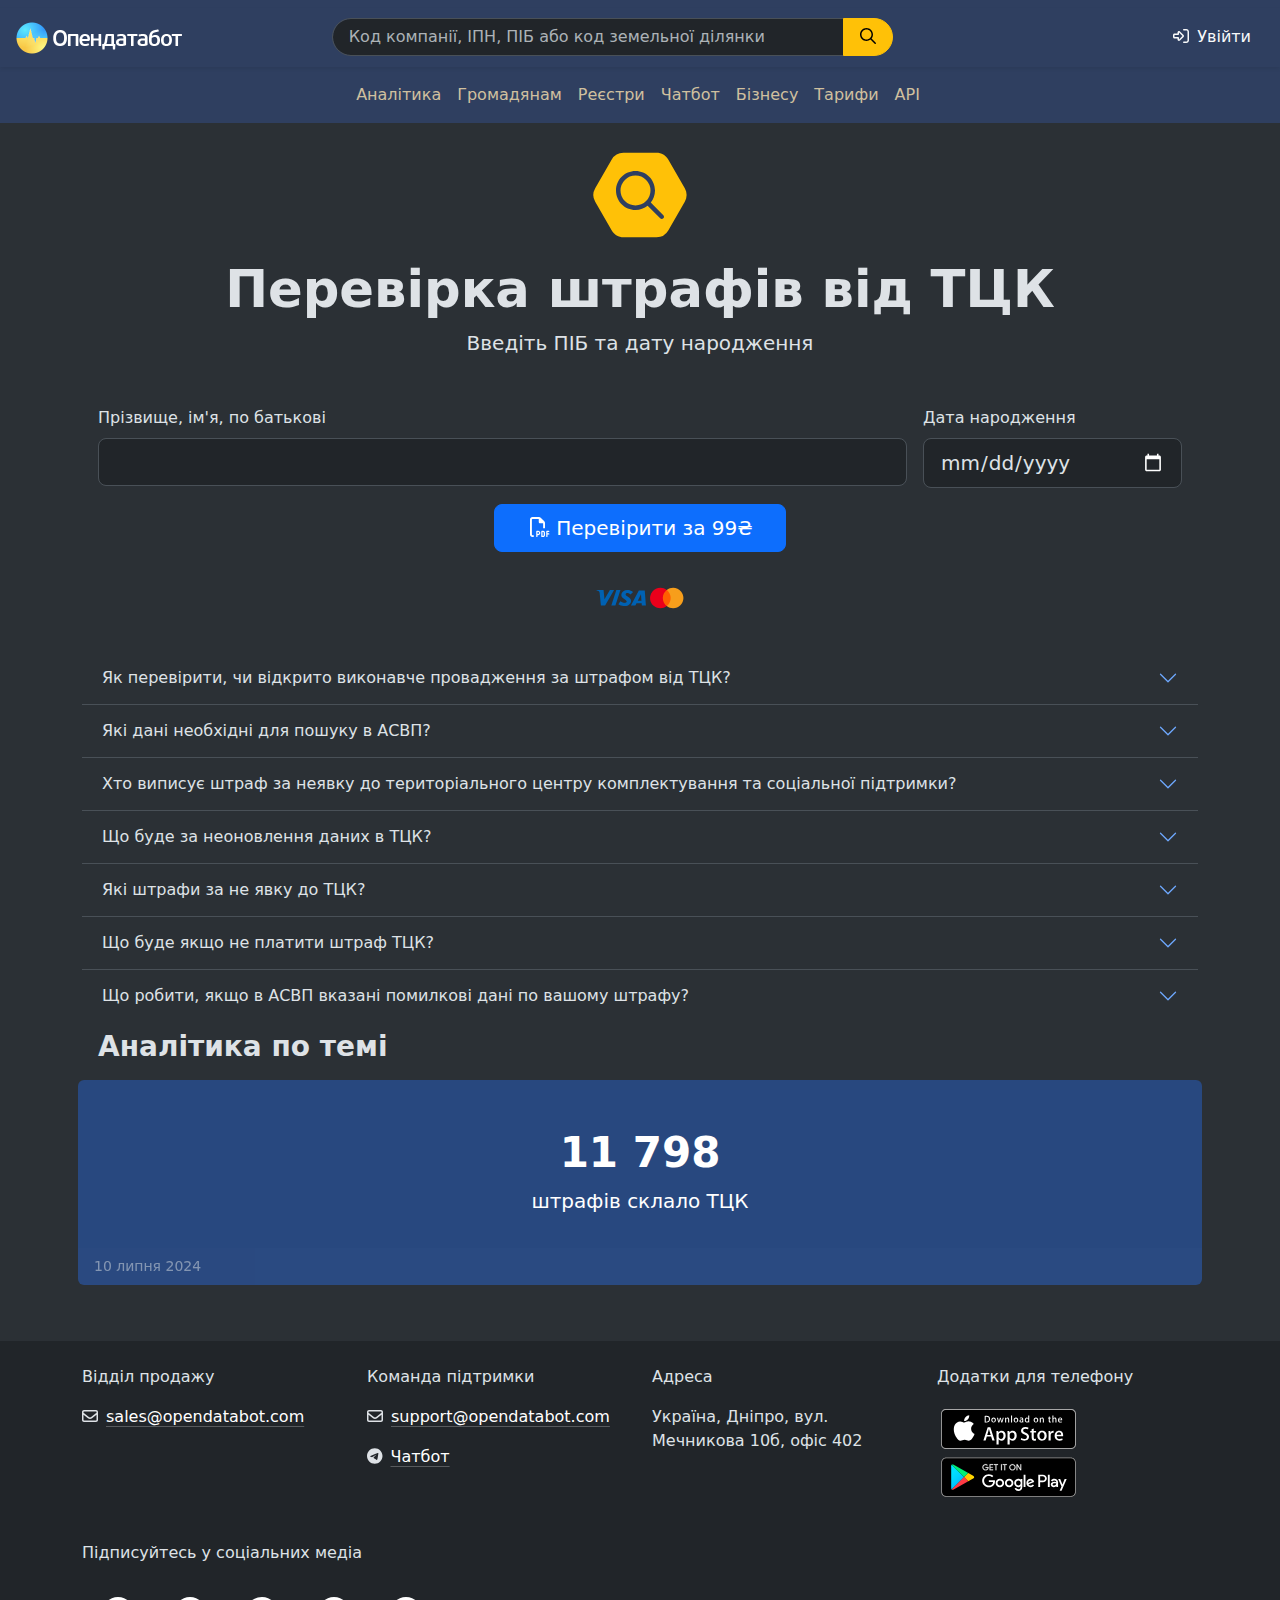
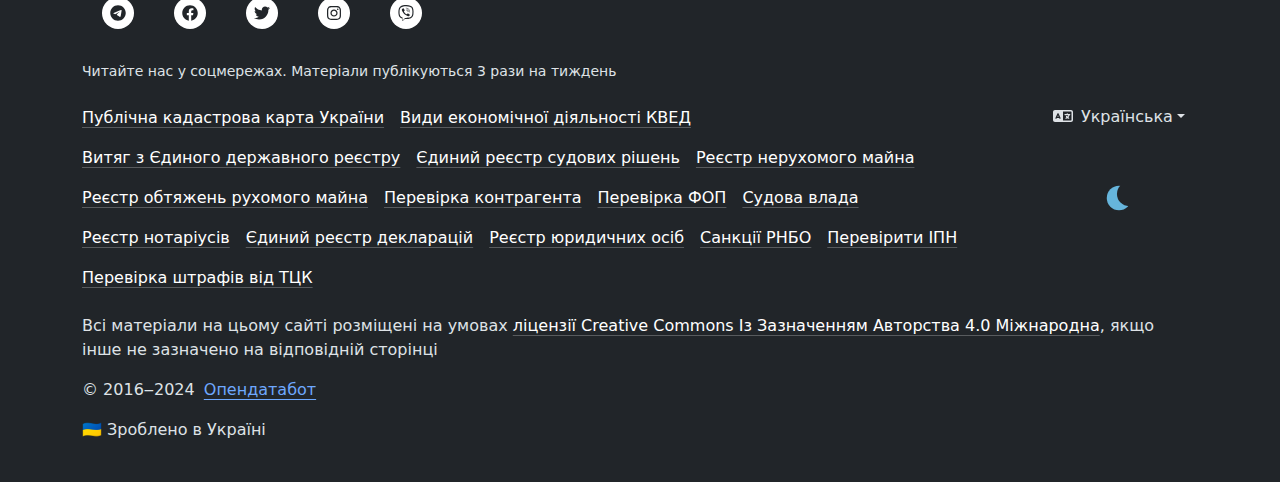
==== index.html @ 86ce8aa5 "Add files via upload" ====
<!DOCTYPE html>
<html lang="uk" itemscope="" itemtype="https://schema.org/FAQPage"
  data-n-head="%7B%22lang%22:%7B%22ssr%22:%22uk%22%7D,%22itemscope%22:%7B%22ssr%22:%22itemscope%22%7D,%22itemtype%22:%7B%22ssr%22:%22https://schema.org/FAQPage%22%7D%7D"
  data-bs-theme="dark" data-scrapbook-source="https://opendatabot.ua/open/tck-fines"
  data-scrapbook-create="20240731192706706">

<head>
  <title>Штрафи від ТЦК - як дізнатися чи відкрито виконавче провадження з АСВП?</title>
  <meta data-n-head="ssr" charset="UTF-8">
  <meta data-n-head="ssr" name="viewport" content="width=device-width, initial-scale=1">
  <meta data-n-head="ssr" data-hid="fb:app_id" property="fb:app_id" content="1633346113660246">
  <meta data-n-head="ssr" data-hid="msapplication-TileColor" name="msapplication-TileColor" content="#da532c">
  <meta data-n-head="ssr" name="theme-color" content="#2b3035">
  <meta data-n-head="ssr" data-hid="og:title" property="og:title"
    content="Штрафи від ТЦК - як дізнатися чи відкрито виконавче провадження з АСВП?">
  <meta data-n-head="ssr" data-hid="twitter:title" name="twitter:title"
    content="Штрафи від ТЦК - як дізнатися чи відкрито виконавче провадження з АСВП?">
  <meta data-n-head="ssr" data-hid="description" name="description"
    content="Як дізнатися, чи відкрито виконавче провадження за штрафом від ТЦК за допомогою системи АСВП. Підпишиться на Опендатабот щоб отримувати сповіщення про штраф від ТЦК.">
  <meta data-n-head="ssr" data-hid="og:description" property="og:description"
    content="Як дізнатися, чи відкрито виконавче провадження за штрафом від ТЦК за допомогою системи АСВП. Підпишиться на Опендатабот щоб отримувати сповіщення про штраф від ТЦК.">
  <meta data-n-head="ssr" data-hid="twitter:description" name="twitter:description"
    content="Як дізнатися, чи відкрито виконавче провадження за штрафом від ТЦК за допомогою системи АСВП. Підпишиться на Опендатабот щоб отримувати сповіщення про штраф від ТЦК.">
  <meta data-n-head="ssr" data-hid="og:image" property="og:image" content="https://opendatabot.ua/images/odb_meta.png">
  <meta data-n-head="ssr" data-hid="og:image:secure_url" property="og:image:secure_url"
    content="https://opendatabot.ua/images/odb_meta.png">
  <meta data-n-head="ssr" data-hid="twitter:image" name="twitter:image"
    content="https://opendatabot.ua/images/odb_meta.png">
  <meta data-n-head="ssr" data-hid="twitter:card" name="twitter:card" content="summary">
  <meta data-n-head="ssr" data-hid="og:image:alt" property="og:image:alt" content="Перевірка штрафів від ТЦК">
  <meta data-n-head="ssr" data-hid="twitter:image:alt" name="twitter:image:alt" content="Перевірка штрафів від ТЦК">
  <meta data-n-head="ssr" data-hid="og:url" property="og:url" content="https://opendatabot.ua/open/tck-fines">
  <style type="text/css">
    :root,
    :host {
      --fa-font-solid: normal 900 1em/1 "Font Awesome 6 Solid";
      --fa-font-regular: normal 400 1em/1 "Font Awesome 6 Regular";
      --fa-font-light: normal 300 1em/1 "Font Awesome 6 Light";
      --fa-font-thin: normal 100 1em/1 "Font Awesome 6 Thin";
      --fa-font-duotone: normal 900 1em/1 "Font Awesome 6 Duotone";
      --fa-font-brands: normal 400 1em/1 "Font Awesome 6 Brands";
    }

    svg:not(:root).svg-inline--fa,
    svg:not(:host).svg-inline--fa {
      overflow: visible;
      box-sizing: content-box;
    }

    .svg-inline--fa {
      display: var(--fa-display, inline-block);
      height: 1em;
      overflow: visible;
      vertical-align: -0.125em;
    }

    .svg-inline--fa.fa-2xs {
      vertical-align: 0.1em;
    }

    .svg-inline--fa.fa-xs {
      vertical-align: 0em;
    }

    .svg-inline--fa.fa-sm {
      vertical-align: -0.0714285705em;
    }

    .svg-inline--fa.fa-lg {
      vertical-align: -0.2em;
    }

    .svg-inline--fa.fa-xl {
      vertical-align: -0.25em;
    }

    .svg-inline--fa.fa-2xl {
      vertical-align: -0.3125em;
    }

    .svg-inline--fa.fa-pull-left {
      margin-right: var(--fa-pull-margin, 0.3em);
      width: auto;
    }

    .svg-inline--fa.fa-pull-right {
      margin-left: var(--fa-pull-margin, 0.3em);
      width: auto;
    }

    .svg-inline--fa.fa-li {
      width: var(--fa-li-width, 2em);
      top: 0.25em;
    }

    .svg-inline--fa.fa-fw {
      width: var(--fa-fw-width, 1.25em);
    }

    .fa-layers svg.svg-inline--fa {
      bottom: 0;
      left: 0;
      margin: auto;
      position: absolute;
      right: 0;
      top: 0;
    }

    .fa-layers-counter,
    .fa-layers-text {
      display: inline-block;
      position: absolute;
      text-align: center;
    }

    .fa-layers {
      display: inline-block;
      height: 1em;
      position: relative;
      text-align: center;
      vertical-align: -0.125em;
      width: 1em;
    }

    .fa-layers svg.svg-inline--fa {
      -webkit-transform-origin: center center;
      transform-origin: center center;
    }

    .fa-layers-text {
      left: 50%;
      top: 50%;
      -webkit-transform: translate(-50%, -50%);
      transform: translate(-50%, -50%);
      -webkit-transform-origin: center center;
      transform-origin: center center;
    }

    .fa-layers-counter {
      background-color: var(--fa-counter-background-color, #ff253a);
      border-radius: var(--fa-counter-border-radius, 1em);
      box-sizing: border-box;
      color: var(--fa-inverse, #fff);
      line-height: var(--fa-counter-line-height, 1);
      max-width: var(--fa-counter-max-width, 5em);
      min-width: var(--fa-counter-min-width, 1.5em);
      overflow: hidden;
      padding: var(--fa-counter-padding, 0.25em 0.5em);
      right: var(--fa-right, 0);
      text-overflow: ellipsis;
      top: var(--fa-top, 0);
      -webkit-transform: scale(var(--fa-counter-scale, 0.25));
      transform: scale(var(--fa-counter-scale, 0.25));
      -webkit-transform-origin: top right;
      transform-origin: top right;
    }

    .fa-layers-bottom-right {
      bottom: var(--fa-bottom, 0);
      right: var(--fa-right, 0);
      top: auto;
      -webkit-transform: scale(var(--fa-layers-scale, 0.25));
      transform: scale(var(--fa-layers-scale, 0.25));
      -webkit-transform-origin: bottom right;
      transform-origin: bottom right;
    }

    .fa-layers-bottom-left {
      bottom: var(--fa-bottom, 0);
      left: var(--fa-left, 0);
      right: auto;
      top: auto;
      -webkit-transform: scale(var(--fa-layers-scale, 0.25));
      transform: scale(var(--fa-layers-scale, 0.25));
      -webkit-transform-origin: bottom left;
      transform-origin: bottom left;
    }

    .fa-layers-top-right {
      top: var(--fa-top, 0);
      right: var(--fa-right, 0);
      -webkit-transform: scale(var(--fa-layers-scale, 0.25));
      transform: scale(var(--fa-layers-scale, 0.25));
      -webkit-transform-origin: top right;
      transform-origin: top right;
    }

    .fa-layers-top-left {
      left: var(--fa-left, 0);
      right: auto;
      top: var(--fa-top, 0);
      -webkit-transform: scale(var(--fa-layers-scale, 0.25));
      transform: scale(var(--fa-layers-scale, 0.25));
      -webkit-transform-origin: top left;
      transform-origin: top left;
    }

    .fa-1x {
      font-size: 1em;
    }

    .fa-2x {
      font-size: 2em;
    }

    .fa-3x {
      font-size: 3em;
    }

    .fa-4x {
      font-size: 4em;
    }

    .fa-5x {
      font-size: 5em;
    }

    .fa-6x {
      font-size: 6em;
    }

    .fa-7x {
      font-size: 7em;
    }

    .fa-8x {
      font-size: 8em;
    }

    .fa-9x {
      font-size: 9em;
    }

    .fa-10x {
      font-size: 10em;
    }

    .fa-2xs {
      font-size: 0.625em;
      line-height: 0.1em;
      vertical-align: 0.225em;
    }

    .fa-xs {
      font-size: 0.75em;
      line-height: 0.0833333337em;
      vertical-align: 0.125em;
    }

    .fa-sm {
      font-size: 0.875em;
      line-height: 0.0714285718em;
      vertical-align: 0.0535714295em;
    }

    .fa-lg {
      font-size: 1.25em;
      line-height: 0.05em;
      vertical-align: -0.075em;
    }

    .fa-xl {
      font-size: 1.5em;
      line-height: 0.0416666682em;
      vertical-align: -0.125em;
    }

    .fa-2xl {
      font-size: 2em;
      line-height: 0.03125em;
      vertical-align: -0.1875em;
    }

    .fa-fw {
      text-align: center;
      width: 1.25em;
    }

    .fa-ul {
      list-style-type: none;
      margin-left: var(--fa-li-margin, 2.5em);
      padding-left: 0;
    }

    .fa-ul>li {
      position: relative;
    }

    .fa-li {
      left: calc(var(--fa-li-width, 2em) * -1);
      position: absolute;
      text-align: center;
      width: var(--fa-li-width, 2em);
      line-height: inherit;
    }

    .fa-border {
      border-color: var(--fa-border-color, #eee);
      border-radius: var(--fa-border-radius, 0.1em);
      border-style: var(--fa-border-style, solid);
      border-width: var(--fa-border-width, 0.08em);
      padding: var(--fa-border-padding, 0.2em 0.25em 0.15em);
    }

    .fa-pull-left {
      float: left;
      margin-right: var(--fa-pull-margin, 0.3em);
    }

    .fa-pull-right {
      float: right;
      margin-left: var(--fa-pull-margin, 0.3em);
    }

    .fa-beat {
      -webkit-animation-name: fa-beat;
      animation-name: fa-beat;
      -webkit-animation-delay: var(--fa-animation-delay, 0);
      animation-delay: var(--fa-animation-delay, 0);
      -webkit-animation-direction: var(--fa-animation-direction, normal);
      animation-direction: var(--fa-animation-direction, normal);
      -webkit-animation-duration: var(--fa-animation-duration, 1s);
      animation-duration: var(--fa-animation-duration, 1s);
      -webkit-animation-iteration-count: var(--fa-animation-iteration-count, infinite);
      animation-iteration-count: var(--fa-animation-iteration-count, infinite);
      -webkit-animation-timing-function: var(--fa-animation-timing, ease-in-out);
      animation-timing-function: var(--fa-animation-timing, ease-in-out);
    }

    .fa-bounce {
      -webkit-animation-name: fa-bounce;
      animation-name: fa-bounce;
      -webkit-animation-delay: var(--fa-animation-delay, 0);
      animation-delay: var(--fa-animation-delay, 0);
      -webkit-animation-direction: var(--fa-animation-direction, normal);
      animation-direction: var(--fa-animation-direction, normal);
      -webkit-animation-duration: var(--fa-animation-duration, 1s);
      animation-duration: var(--fa-animation-duration, 1s);
      -webkit-animation-iteration-count: var(--fa-animation-iteration-count, infinite);
      animation-iteration-count: var(--fa-animation-iteration-count, infinite);
      -webkit-animation-timing-function: var(--fa-animation-timing, cubic-bezier(0.28, 0.84, 0.42, 1));
      animation-timing-function: var(--fa-animation-timing, cubic-bezier(0.28, 0.84, 0.42, 1));
    }

    .fa-fade {
      -webkit-animation-name: fa-fade;
      animation-name: fa-fade;
      -webkit-animation-delay: var(--fa-animation-delay, 0);
      animation-delay: var(--fa-animation-delay, 0);
      -webkit-animation-direction: var(--fa-animation-direction, normal);
      animation-direction: var(--fa-animation-direction, normal);
      -webkit-animation-duration: var(--fa-animation-duration, 1s);
      animation-duration: var(--fa-animation-duration, 1s);
      -webkit-animation-iteration-count: var(--fa-animation-iteration-count, infinite);
      animation-iteration-count: var(--fa-animation-iteration-count, infinite);
      -webkit-animation-timing-function: var(--fa-animation-timing, cubic-bezier(0.4, 0, 0.6, 1));
      animation-timing-function: var(--fa-animation-timing, cubic-bezier(0.4, 0, 0.6, 1));
    }

    .fa-beat-fade {
      -webkit-animation-name: fa-beat-fade;
      animation-name: fa-beat-fade;
      -webkit-animation-delay: var(--fa-animation-delay, 0);
      animation-delay: var(--fa-animation-delay, 0);
      -webkit-animation-direction: var(--fa-animation-direction, normal);
      animation-direction: var(--fa-animation-direction, normal);
      -webkit-animation-duration: var(--fa-animation-duration, 1s);
      animation-duration: var(--fa-animation-duration, 1s);
      -webkit-animation-iteration-count: var(--fa-animation-iteration-count, infinite);
      animation-iteration-count: var(--fa-animation-iteration-count, infinite);
      -webkit-animation-timing-function: var(--fa-animation-timing, cubic-bezier(0.4, 0, 0.6, 1));
      animation-timing-function: var(--fa-animation-timing, cubic-bezier(0.4, 0, 0.6, 1));
    }

    .fa-flip {
      -webkit-animation-name: fa-flip;
      animation-name: fa-flip;
      -webkit-animation-delay: var(--fa-animation-delay, 0);
      animation-delay: var(--fa-animation-delay, 0);
      -webkit-animation-direction: var(--fa-animation-direction, normal);
      animation-direction: var(--fa-animation-direction, normal);
      -webkit-animation-duration: var(--fa-animation-duration, 1s);
      animation-duration: var(--fa-animation-duration, 1s);
      -webkit-animation-iteration-count: var(--fa-animation-iteration-count, infinite);
      animation-iteration-count: var(--fa-animation-iteration-count, infinite);
      -webkit-animation-timing-function: var(--fa-animation-timing, ease-in-out);
      animation-timing-function: var(--fa-animation-timing, ease-in-out);
    }

    .fa-shake {
      -webkit-animation-name: fa-shake;
      animation-name: fa-shake;
      -webkit-animation-delay: var(--fa-animation-delay, 0);
      animation-delay: var(--fa-animation-delay, 0);
      -webkit-animation-direction: var(--fa-animation-direction, normal);
      animation-direction: var(--fa-animation-direction, normal);
      -webkit-animation-duration: var(--fa-animation-duration, 1s);
      animation-duration: var(--fa-animation-duration, 1s);
      -webkit-animation-iteration-count: var(--fa-animation-iteration-count, infinite);
      animation-iteration-count: var(--fa-animation-iteration-count, infinite);
      -webkit-animation-timing-function: var(--fa-animation-timing, linear);
      animation-timing-function: var(--fa-animation-timing, linear);
    }

    .fa-spin {
      -webkit-animation-name: fa-spin;
      animation-name: fa-spin;
      -webkit-animation-delay: var(--fa-animation-delay, 0);
      animation-delay: var(--fa-animation-delay, 0);
      -webkit-animation-direction: var(--fa-animation-direction, normal);
      animation-direction: var(--fa-animation-direction, normal);
      -webkit-animation-duration: var(--fa-animation-duration, 2s);
      animation-duration: var(--fa-animation-duration, 2s);
      -webkit-animation-iteration-count: var(--fa-animation-iteration-count, infinite);
      animation-iteration-count: var(--fa-animation-iteration-count, infinite);
      -webkit-animation-timing-function: var(--fa-animation-timing, linear);
      animation-timing-function: var(--fa-animation-timing, linear);
    }

    .fa-spin-reverse {
      --fa-animation-direction: reverse;
    }

    .fa-pulse,
    .fa-spin-pulse {
      -webkit-animation-name: fa-spin;
      animation-name: fa-spin;
      -webkit-animation-direction: var(--fa-animation-direction, normal);
      animation-direction: var(--fa-animation-direction, normal);
      -webkit-animation-duration: var(--fa-animation-duration, 1s);
      animation-duration: var(--fa-animation-duration, 1s);
      -webkit-animation-iteration-count: var(--fa-animation-iteration-count, infinite);
      animation-iteration-count: var(--fa-animation-iteration-count, infinite);
      -webkit-animation-timing-function: var(--fa-animation-timing, steps(8));
      animation-timing-function: var(--fa-animation-timing, steps(8));
    }

    @media (prefers-reduced-motion: reduce) {

      .fa-beat,
      .fa-bounce,
      .fa-fade,
      .fa-beat-fade,
      .fa-flip,
      .fa-pulse,
      .fa-shake,
      .fa-spin,
      .fa-spin-pulse {
        -webkit-animation-delay: -1ms;
        animation-delay: -1ms;
        -webkit-animation-duration: 1ms;
        animation-duration: 1ms;
        -webkit-animation-iteration-count: 1;
        animation-iteration-count: 1;
        transition-delay: 0s;
        transition-duration: 0s;
      }
    }

    @-webkit-keyframes fa-beat {

      0%,
      90% {
        -webkit-transform: scale(1);
        transform: scale(1);
      }

      45% {
        -webkit-transform: scale(var(--fa-beat-scale, 1.25));
        transform: scale(var(--fa-beat-scale, 1.25));
      }
    }

    @keyframes fa-beat {

      0%,
      90% {
        -webkit-transform: scale(1);
        transform: scale(1);
      }

      45% {
        -webkit-transform: scale(var(--fa-beat-scale, 1.25));
        transform: scale(var(--fa-beat-scale, 1.25));
      }
    }

    @-webkit-keyframes fa-bounce {
      0% {
        -webkit-transform: scale(1, 1) translateY(0);
        transform: scale(1, 1) translateY(0);
      }

      10% {
        -webkit-transform: scale(var(--fa-bounce-start-scale-x, 1.1), var(--fa-bounce-start-scale-y, 0.9)) translateY(0);
        transform: scale(var(--fa-bounce-start-scale-x, 1.1), var(--fa-bounce-start-scale-y, 0.9)) translateY(0);
      }

      30% {
        -webkit-transform: scale(var(--fa-bounce-jump-scale-x, 0.9), var(--fa-bounce-jump-scale-y, 1.1)) translateY(var(--fa-bounce-height, -0.5em));
        transform: scale(var(--fa-bounce-jump-scale-x, 0.9), var(--fa-bounce-jump-scale-y, 1.1)) translateY(var(--fa-bounce-height, -0.5em));
      }

      50% {
        -webkit-transform: scale(var(--fa-bounce-land-scale-x, 1.05), var(--fa-bounce-land-scale-y, 0.95)) translateY(0);
        transform: scale(var(--fa-bounce-land-scale-x, 1.05), var(--fa-bounce-land-scale-y, 0.95)) translateY(0);
      }

      57% {
        -webkit-transform: scale(1, 1) translateY(var(--fa-bounce-rebound, -0.125em));
        transform: scale(1, 1) translateY(var(--fa-bounce-rebound, -0.125em));
      }

      64% {
        -webkit-transform: scale(1, 1) translateY(0);
        transform: scale(1, 1) translateY(0);
      }

      100% {
        -webkit-transform: scale(1, 1) translateY(0);
        transform: scale(1, 1) translateY(0);
      }
    }

    @keyframes fa-bounce {
      0% {
        -webkit-transform: scale(1, 1) translateY(0);
        transform: scale(1, 1) translateY(0);
      }

      10% {
        -webkit-transform: scale(var(--fa-bounce-start-scale-x, 1.1), var(--fa-bounce-start-scale-y, 0.9)) translateY(0);
        transform: scale(var(--fa-bounce-start-scale-x, 1.1), var(--fa-bounce-start-scale-y, 0.9)) translateY(0);
      }

      30% {
        -webkit-transform: scale(var(--fa-bounce-jump-scale-x, 0.9), var(--fa-bounce-jump-scale-y, 1.1)) translateY(var(--fa-bounce-height, -0.5em));
        transform: scale(var(--fa-bounce-jump-scale-x, 0.9), var(--fa-bounce-jump-scale-y, 1.1)) translateY(var(--fa-bounce-height, -0.5em));
      }

      50% {
        -webkit-transform: scale(var(--fa-bounce-land-scale-x, 1.05), var(--fa-bounce-land-scale-y, 0.95)) translateY(0);
        transform: scale(var(--fa-bounce-land-scale-x, 1.05), var(--fa-bounce-land-scale-y, 0.95)) translateY(0);
      }

      57% {
        -webkit-transform: scale(1, 1) translateY(var(--fa-bounce-rebound, -0.125em));
        transform: scale(1, 1) translateY(var(--fa-bounce-rebound, -0.125em));
      }

      64% {
        -webkit-transform: scale(1, 1) translateY(0);
        transform: scale(1, 1) translateY(0);
      }

      100% {
        -webkit-transform: scale(1, 1) translateY(0);
        transform: scale(1, 1) translateY(0);
      }
    }

    @-webkit-keyframes fa-fade {
      50% {
        opacity: var(--fa-fade-opacity, 0.4);
      }
    }

    @keyframes fa-fade {
      50% {
        opacity: var(--fa-fade-opacity, 0.4);
      }
    }

    @-webkit-keyframes fa-beat-fade {

      0%,
      100% {
        opacity: var(--fa-beat-fade-opacity, 0.4);
        -webkit-transform: scale(1);
        transform: scale(1);
      }

      50% {
        opacity: 1;
        -webkit-transform: scale(var(--fa-beat-fade-scale, 1.125));
        transform: scale(var(--fa-beat-fade-scale, 1.125));
      }
    }

    @keyframes fa-beat-fade {

      0%,
      100% {
        opacity: var(--fa-beat-fade-opacity, 0.4);
        -webkit-transform: scale(1);
        transform: scale(1);
      }

      50% {
        opacity: 1;
        -webkit-transform: scale(var(--fa-beat-fade-scale, 1.125));
        transform: scale(var(--fa-beat-fade-scale, 1.125));
      }
    }

    @-webkit-keyframes fa-flip {
      50% {
        -webkit-transform: rotate3d(var(--fa-flip-x, 0), var(--fa-flip-y, 1), var(--fa-flip-z, 0), var(--fa-flip-angle, -180deg));
        transform: rotate3d(var(--fa-flip-x, 0), var(--fa-flip-y, 1), var(--fa-flip-z, 0), var(--fa-flip-angle, -180deg));
      }
    }

    @keyframes fa-flip {
      50% {
        -webkit-transform: rotate3d(var(--fa-flip-x, 0), var(--fa-flip-y, 1), var(--fa-flip-z, 0), var(--fa-flip-angle, -180deg));
        transform: rotate3d(var(--fa-flip-x, 0), var(--fa-flip-y, 1), var(--fa-flip-z, 0), var(--fa-flip-angle, -180deg));
      }
    }

    @-webkit-keyframes fa-shake {
      0% {
        -webkit-transform: rotate(-15deg);
        transform: rotate(-15deg);
      }

      4% {
        -webkit-transform: rotate(15deg);
        transform: rotate(15deg);
      }

      8%,
      24% {
        -webkit-transform: rotate(-18deg);
        transform: rotate(-18deg);
      }

      12%,
      28% {
        -webkit-transform: rotate(18deg);
        transform: rotate(18deg);
      }

      16% {
        -webkit-transform: rotate(-22deg);
        transform: rotate(-22deg);
      }

      20% {
        -webkit-transform: rotate(22deg);
        transform: rotate(22deg);
      }

      32% {
        -webkit-transform: rotate(-12deg);
        transform: rotate(-12deg);
      }

      36% {
        -webkit-transform: rotate(12deg);
        transform: rotate(12deg);
      }

      40%,
      100% {
        -webkit-transform: rotate(0deg);
        transform: rotate(0deg);
      }
    }

    @keyframes fa-shake {
      0% {
        -webkit-transform: rotate(-15deg);
        transform: rotate(-15deg);
      }

      4% {
        -webkit-transform: rotate(15deg);
        transform: rotate(15deg);
      }

      8%,
      24% {
        -webkit-transform: rotate(-18deg);
        transform: rotate(-18deg);
      }

      12%,
      28% {
        -webkit-transform: rotate(18deg);
        transform: rotate(18deg);
      }

      16% {
        -webkit-transform: rotate(-22deg);
        transform: rotate(-22deg);
      }

      20% {
        -webkit-transform: rotate(22deg);
        transform: rotate(22deg);
      }

      32% {
        -webkit-transform: rotate(-12deg);
        transform: rotate(-12deg);
      }

      36% {
        -webkit-transform: rotate(12deg);
        transform: rotate(12deg);
      }

      40%,
      100% {
        -webkit-transform: rotate(0deg);
        transform: rotate(0deg);
      }
    }

    @-webkit-keyframes fa-spin {
      0% {
        -webkit-transform: rotate(0deg);
        transform: rotate(0deg);
      }

      100% {
        -webkit-transform: rotate(360deg);
        transform: rotate(360deg);
      }
    }

    @keyframes fa-spin {
      0% {
        -webkit-transform: rotate(0deg);
        transform: rotate(0deg);
      }

      100% {
        -webkit-transform: rotate(360deg);
        transform: rotate(360deg);
      }
    }

    .fa-rotate-90 {
      -webkit-transform: rotate(90deg);
      transform: rotate(90deg);
    }

    .fa-rotate-180 {
      -webkit-transform: rotate(180deg);
      transform: rotate(180deg);
    }

    .fa-rotate-270 {
      -webkit-transform: rotate(270deg);
      transform: rotate(270deg);
    }

    .fa-flip-horizontal {
      -webkit-transform: scale(-1, 1);
      transform: scale(-1, 1);
    }

    .fa-flip-vertical {
      -webkit-transform: scale(1, -1);
      transform: scale(1, -1);
    }

    .fa-flip-both,
    .fa-flip-horizontal.fa-flip-vertical {
      -webkit-transform: scale(-1, -1);
      transform: scale(-1, -1);
    }

    .fa-rotate-by {
      -webkit-transform: rotate(var(--fa-rotate-angle, none));
      transform: rotate(var(--fa-rotate-angle, none));
    }

    .fa-stack {
      display: inline-block;
      vertical-align: middle;
      height: 2em;
      position: relative;
      width: 2.5em;
    }

    .fa-stack-1x,
    .fa-stack-2x {
      bottom: 0;
      left: 0;
      margin: auto;
      position: absolute;
      right: 0;
      top: 0;
      z-index: var(--fa-stack-z-index, auto);
    }

    .svg-inline--fa.fa-stack-1x {
      height: 1em;
      width: 1.25em;
    }

    .svg-inline--fa.fa-stack-2x {
      height: 2em;
      width: 2.5em;
    }

    .fa-inverse {
      color: var(--fa-inverse, #fff);
    }

    .sr-only,
    .fa-sr-only {
      position: absolute;
      width: 1px;
      height: 1px;
      padding: 0;
      margin: -1px;
      overflow: hidden;
      clip: rect(0, 0, 0, 0);
      white-space: nowrap;
      border-width: 0;
    }

    .sr-only-focusable:not(:focus),
    .fa-sr-only-focusable:not(:focus) {
      position: absolute;
      width: 1px;
      height: 1px;
      padding: 0;
      margin: -1px;
      overflow: hidden;
      clip: rect(0, 0, 0, 0);
      white-space: nowrap;
      border-width: 0;
    }

    .svg-inline--fa .fa-primary {
      fill: var(--fa-primary-color, currentColor);
      opacity: var(--fa-primary-opacity, 1);
    }

    .svg-inline--fa .fa-secondary {
      fill: var(--fa-secondary-color, currentColor);
      opacity: var(--fa-secondary-opacity, 0.4);
    }

    .svg-inline--fa.fa-swap-opacity .fa-primary {
      opacity: var(--fa-secondary-opacity, 0.4);
    }

    .svg-inline--fa.fa-swap-opacity .fa-secondary {
      opacity: var(--fa-primary-opacity, 1);
    }

    .svg-inline--fa mask .fa-primary,
    .svg-inline--fa mask .fa-secondary {
      fill: black;
    }

    .fad.fa-inverse,
    .fa-duotone.fa-inverse {
      color: var(--fa-inverse, #fff);

      .dropdown-container {
        max-width: 800px;
        min-width: 300px;
        margin: 1rem auto;
        border: 1px solid #ccc;
        background-color: white;
        color: #888;
        overflow: hidden;
      }

      .dropdown-container {
        background-color: white;
      }

      .dropdown-container header {
        cursor: pointer;
        font-size: 0.6rem;
        padding: 1rem;
        background-color: mediumspringgreen;
        color: white;
        transition: background-color 350ms ease-in-out;
      }

      .dropdown-container.open header {
        background-color: springgreen;
      }

      .dropdown-container h1 {
        float: left;
        text-transform: uppercase;
        letter-spacing: 0.2em;
      }

      .dropdown-container .expand {
        float: right;
        transform: rotate(45deg);
        font-size: 1.8em;
        transition: transform 350ms ease-in-out;
      }

      .dropdown-container.open .expand {
        transform: rotate(0);
      }


      .dropdown-container article {
        max-height: 0px;
        overflow: hidden;
        line-height: 1.6;
        transition: max-height 350ms ease-in-out;
      }

      /* padding can't be on article element because it won't collapse properly, add wrapper around contents */
      .dropdown-container .article-inner {
        padding: 1rem;
      }

    }
  </style>
  <link data-n-head="ssr" rel="icon" type="image/x-icon" href="favicon.ico">
  <link data-n-head="ssr" rel="icon" type="image/png" sizes="16x16"
    href="urn:scrapbook:download:error:https://opendatabot.ua/favicon-16x16.png">
  <link data-n-head="ssr" rel="icon" type="image/png" sizes="32x32"
    href="urn:scrapbook:download:error:https://opendatabot.ua/favicon-32x32.png">
  <link data-n-head="ssr" rel="apple-touch-icon" sizes="180x180" href="https://opendatabot.ua/apple-touch-icon.png">
  <link data-n-head="ssr" rel="mask-icon" href="https://opendatabot.ua/safari-pinned-tab.svg" color="#5bbad5">
  <link data-n-head="ssr" rel="manifest" href="https://opendatabot.ua/site.webmanifest">
  <link data-n-head="ssr" rel="canonical" href="https://opendatabot.ua/open/tck-fines">
  <link rel="stylesheet" href="4eda0a8.css">
  <link rel="stylesheet" href="68dfca0.css">
  <link rel="stylesheet" href="b9b9e4e.css">
  <link rel="stylesheet" href="b6cf7a1.css">
  <style data-vue-ssr-id="data-v-78bc30f4_0">
    .shake[data-v-78bc30f4] {
      animation: shake-data-v-78bc30f4 .5s cubic-bezier(.36, .07, .19, .97) both;
      transform: translate3d(0, 0, 0);
      backface-visibility: hidden;
      perspective: 1000px
    }

    @keyframes shake-data-v-78bc30f4 {

      10%,
      90% {
        transform: translate3d(-1px, 0, 0)
      }

      20%,
      80% {
        transform: translate3d(2px, 0, 0)
      }

      30%,
      50%,
      70% {
        transform: translate3d(-4px, 0, 0)
      }

      40%,
      60% {
        transform: translate3d(4px, 0, 0)
      }
    }

    .navbar-brand[data-v-78bc30f4] {
      width: 32px;
      min-width: 32px;
      overflow: hidden;
      transition: width .5s
    }

    #search input[data-v-78bc30f4] {
      border-radius: 50rem 0 0 50rem
    }

    #search button[data-v-78bc30f4] {
      border-radius: 0 50rem 50rem 0
    }

    @media (min-width:576px) {
      .navbar-brand[data-v-78bc30f4] {
        width: 166px
      }
    }

    @media (min-width:768px) {
      #search input[data-v-78bc30f4] {
        width: 24rem
      }

      .navbar-nav[data-v-78bc30f4] {
        overflow: auto
      }
    }

    @media (min-width:992px) {
      #search input[data-v-78bc30f4] {
        width: 32rem
      }
    }
  </style>
  <style type="text/css">
    .shake[data-v-78bc30f4] {
      animation: shake-data-v-78bc30f4 .5s cubic-bezier(.36, .07, .19, .97) both;
      transform: translate3d(0, 0, 0);
      backface-visibility: hidden;
      perspective: 1000px
    }

    @keyframes shake-data-v-78bc30f4 {

      10%,
      90% {
        transform: translate3d(-1px, 0, 0)
      }

      20%,
      80% {
        transform: translate3d(2px, 0, 0)
      }

      30%,
      50%,
      70% {
        transform: translate3d(-4px, 0, 0)
      }

      40%,
      60% {
        transform: translate3d(4px, 0, 0)
      }
    }

    .navbar-brand[data-v-78bc30f4] {
      width: 32px;
      min-width: 32px;
      overflow: hidden;
      transition: width .5s
    }

    #search input[data-v-78bc30f4] {
      border-radius: 50rem 0 0 50rem
    }

    #search button[data-v-78bc30f4] {
      border-radius: 0 50rem 50rem 0
    }

    @media (min-width:576px) {
      .navbar-brand[data-v-78bc30f4] {
        width: 166px
      }
    }

    @media (min-width:768px) {
      #search input[data-v-78bc30f4] {
        width: 24rem
      }

      .navbar-nav[data-v-78bc30f4] {
        overflow: auto
      }
    }

    @media (min-width:992px) {
      #search input[data-v-78bc30f4] {
        width: 32rem
      }
    }
  </style>
</head>

<body class="bg-body-tertiary" data-n-head="%7B%22class%22:%7B%22ssr%22:%22bg-body-tertiary%22%7D%7D">
  <div id="__nuxt"><!---->
    <div id="__layout">
      <div class="section">
        <nav class="navbar navbar-expand navbar-dark bg-dark" data-v-08dbef8c="">
          <div class="container-fluid d-block px-0" data-v-08dbef8c="">
            <div class="d-flex align-items-center px-3 py-2 shadow-sm" data-v-08dbef8c=""><a
                href="https://opendatabot.ua/" class="navbar-brand nuxt-link-active" data-v-08dbef8c=""><img
                  src="bc0260d.png" alt="Опендатабот" width="166" height="32" title="Головна сторінка"
                  data-v-08dbef8c=""></a>
              <form class="mx-auto" data-v-78bc30f4="" data-v-08dbef8c="">
                <div id="search" class="input-group" data-v-78bc30f4=""><input type="text" list="datalistOptions"
                    placeholder="Код компанії, ІПН, ПIБ або код земельної ділянки"
                    aria-label="Код компанії, ІПН, ПIБ або код земельної ділянки" size="32" value=""
                    class="form-control ps-3" data-v-78bc30f4=""><datalist id="datalistOptions"
                    data-v-78bc30f4=""></datalist><button id="search-by-code" title="Пошук" type="button"
                    class="btn btn-primary px-md-3 btn-warning" data-v-78bc30f4=""><svg aria-hidden="true"
                      focusable="false" data-prefix="far" data-icon="magnifying-glass" role="img"
                      xmlns="http://www.w3.org/2000/svg" viewBox="0 0 512 512"
                      class="svg-inline--fa fa-magnifying-glass" data-v-78bc30f4="">
                      <path fill="currentColor"
                        d="M504.1 471l-134-134C399.1 301.5 415.1 256.8 415.1 208c0-114.9-93.13-208-208-208S-.0002 93.13-.0002 208S93.12 416 207.1 416c48.79 0 93.55-16.91 129-45.04l134 134C475.7 509.7 481.9 512 488 512s12.28-2.344 16.97-7.031C514.3 495.6 514.3 480.4 504.1 471zM48 208c0-88.22 71.78-160 160-160s160 71.78 160 160s-71.78 160-160 160S48 296.2 48 208z"
                        data-v-78bc30f4="" class=""></path>
                    </svg></button></div>
                <div id="helpLink" class="collapse" data-v-78bc30f4=""><a href="https://opendatabot.ua/help"
                    class="btn btn-link" data-v-78bc30f4="">Як пошук працює?</a></div>
              </form><a rel="nofollow" href="https://opendatabot.ua/login" title="Увійти"
                class="btn btn-link text-decoration-none link-light ms-auto" data-v-08dbef8c=""><svg
                  xmlns="http://www.w3.org/2000/svg" viewBox="0 0 512 512"
                  class="me-md-2 far fa-right-to-bracket svg-inline--fa" data-v-08dbef8c="">
                  <path
                    d="M192 365.8L302 256 192 146.2V200c0 13.3-10.7 24-24 24H48v64h120c13.3 0 24 10.7 24 24v53.8zM352 256c0 11.5-4.6 22.5-12.7 30.6L223.2 402.4c-8.7 8.7-20.5 13.6-32.8 13.6-25.6 0-46.4-20.8-46.4-46.4V336H48c-26.5 0-48-21.5-48-48v-64c0-26.5 21.5-48 48-48h96v-33.6c0-25.6 20.8-46.4 46.4-46.4 12.3 0 24.1 4.9 32.8 13.6l116.1 115.8c8.1 8.1 12.7 19.1 12.7 30.6zm-8 176h80c22.1 0 40-17.9 40-40V120c0-22.1-17.9-40-40-40h-80c-13.3 0-24-10.7-24-24s10.7-24 24-24h80c48.6 0 88 39.4 88 88v272c0 48.6-39.4 88-88 88h-80c-13.3 0-24-10.7-24-24s10.7-24 24-24z">
                  </path>
                </svg><span class="d-none d-md-inline" data-v-08dbef8c="">Увійти</span></a>
            </div>
            <nav data-v-08dbef8c="">
              <ul class="nav-position navbar-nav ms-auto justify-content-sm-center px-2 ps-md-1 pt-2 scrollable"
                data-v-08dbef8c="">
                <li class="nav-item text-nowrap" data-v-08dbef8c=""><a href="https://opendatabot.ua/analytics"
                    class="nav-link" data-v-08dbef8c="">Аналітика</a></li>
                <li class="nav-item text-nowrap" data-v-08dbef8c=""><a href="https://opendatabot.ua/open/citizen"
                    class="nav-link" data-v-08dbef8c="">Громадянам</a></li>
                <li class="nav-item text-nowrap" data-v-08dbef8c=""><a href="https://opendatabot.ua/registry"
                    class="nav-link" data-v-08dbef8c="">Реєстри</a></li>
                <li class="nav-item text-nowrap" data-v-08dbef8c=""><a href="https://opendatabot.ua/pro"
                    class="nav-link" data-v-08dbef8c="">Чатбот</a></li>
                <li class="nav-item text-nowrap" data-v-08dbef8c=""><a href="https://opendatabot.ua/business"
                    class="nav-link" data-v-08dbef8c="">Бізнесу</a></li>
                <li class="nav-item text-nowrap" data-v-08dbef8c=""><a href="https://opendatabot.ua/open/prices"
                    class="nav-link" data-v-08dbef8c="">Тарифи</a></li>
                <li class="nav-item text-nowrap" data-v-08dbef8c=""><a href="https://opendatabot.ua/open/api"
                    class="nav-link" data-v-08dbef8c="">API</a></li>
              </ul>
            </nav>
          </div>
        </nav>
        <div class="container" data-v-f8b987b4="">
          <div class="text-center pt-4" data-v-f8b987b4=""><span class="fa-stack fa-3x text-brand"
              data-v-f8b987b4=""><svg xmlns="http://www.w3.org/2000/svg" viewBox="0 0 512 512"
                class="fa-stack-2x fas fa-hexagon svg-inline--fa" data-v-f8b987b4="">
                <path
                  d="M17.1 220a71.814 71.814 0 000 72l88.3 152.9c12.9 22.3 36.6 36 62.4 36h176.6a72.1 72.1 0 0062.4-36L494.9 292c12.9-22.3 12.9-49.7 0-72L406.6 67.1c-12.9-22.3-36.6-36-62.4-36H167.6a72.1 72.1 0 00-62.4 36L17.1 220z">
                </path>
              </svg><svg xmlns="http://www.w3.org/2000/svg" viewBox="0 0 512 512"
                class="fa-stack-1x fa-inverse text-warning text-brand-inverse far fa-magnifying-glass svg-inline--fa"
                data-v-f8b987b4="">
                <path
                  d="M368 208a160 160 0 10-320 0 160 160 0 10320 0zm-30.9 163.1C301.7 399.2 256.8 416 208 416 93.1 416 0 322.9 0 208S93.1 0 208 0s208 93.1 208 208c0 48.8-16.8 93.7-44.9 129.1L505 471c9.4 9.4 9.4 24.6 0 33.9s-24.6 9.4-33.9 0l-134-133.8z">
                </path>
              </svg></span></div>
          <section class="p-3" data-v-f8b987b4="">
            <hgroup class="text-center" data-v-f8b987b4="">
              <h1 data-v-f8b987b4="">Перевірка штрафів від ТЦК</h1>
              <p class="lead" data-v-f8b987b4="">Введіть ПІБ та дату народження</p>
            </hgroup>
          </section>
          <div class="p-3" data-v-f8b987b4=""><!---->
            <form novalidate="novalidate" class="row g-3 needs-validation" data-v-f8b987b4="">
              <div class="col-md-8 col-lg-9" data-v-f8b987b4=""><label for="inputPIB" class="form-label"
                  data-v-f8b987b4="">Прізвище, ім'я, по батькові</label><input id="inputPIB" type="text"
                  required="required" value="" class="form-control form-control-lg" data-v-f8b987b4="">
                <div class="invalid-feedback" data-v-f8b987b4="">Будь ласка, введіть ПІБ</div>
              </div>
              <div class="col-md-4 col-lg-3" data-v-f8b987b4=""><label for="inputBirthdate" class="form-label"
                  data-v-f8b987b4="">Дата народження</label><input id="inputBirthdate" type="date" required="required"
                  class="form-control form-control-lg" data-v-f8b987b4="" value="">
                <div class="invalid-feedback" data-v-f8b987b4="">Будь ласка, введіть дату народженя</div>
              </div>
              <div class="text-center mt-3" data-v-f8b987b4=""><button type="submit"
                  class="purchase-button btn btn-primary btn-lg" data-v-f8b987b4=""><span class="fa-layers fa-fw"
                    data-v-f8b987b4=""><svg xmlns="http://www.w3.org/2000/svg" viewBox="0 0 512 512"
                      class="fa-fw fa-spin fas fa-circle-notch svg-inline--fa" data-v-f8b987b4="">
                      <path
                        d="M222.7 32.1c5 16.9-4.6 34.8-21.5 39.8C121.8 95.6 64 169.1 64 256c0 106 86 192 192 192s192-86 192-192c0-86.9-57.8-160.4-137.1-184.1-16.9-5-26.6-22.9-21.5-39.8s22.9-26.6 39.8-21.5C434.9 42.1 512 140 512 256c0 141.4-114.6 256-256 256S0 397.4 0 256C0 140 77.1 42.1 182.9 10.6c16.9-5 34.8 4.6 39.8 21.5z">
                      </path>
                    </svg><svg xmlns="http://www.w3.org/2000/svg" viewBox="0 0 512 512"
                      class="text-white far fa-file-pdf svg-inline--fa" data-v-f8b987b4="">
                      <path
                        d="M64 464h32v48H64c-35.3 0-64-28.7-64-64V64C0 28.7 28.7 0 64 0h165.5c17 0 33.3 6.7 45.3 18.7l90.5 90.5c12 12 18.7 28.3 18.7 45.3V288h-48V160h-80c-17.7 0-32-14.3-32-32V48H64c-8.8 0-16 7.2-16 16v384c0 8.8 7.2 16 16 16zm112-112h32c30.9 0 56 25.1 56 56s-25.1 56-56 56h-16v32c0 8.8-7.2 16-16 16s-16-7.2-16-16V368c0-8.8 7.2-16 16-16zm32 80c13.3 0 24-10.7 24-24s-10.7-24-24-24h-16v48h16zm96-80h32c26.5 0 48 21.5 48 48v64c0 26.5-21.5 48-48 48h-32c-8.8 0-16-7.2-16-16V368c0-8.8 7.2-16 16-16zm32 128c8.8 0 16-7.2 16-16v-64c0-8.8-7.2-16-16-16h-16v96h16zm80-112c0-8.8 7.2-16 16-16h48c8.8 0 16 7.2 16 16s-7.2 16-16 16h-32v32h32c8.8 0 16 7.2 16 16s-7.2 16-16 16h-32v48c0 8.8-7.2 16-16 16s-16-7.2-16-16V368z">
                      </path>
                    </svg></span><span class="ms-1" data-v-f8b987b4="">Перевірити за 99₴</span></button></div>
              <div class="text-center" data-v-f8b987b4=""><img src="payment-icons.5c743a7.svg" alt="Visa Mastercard"
                  width="100" height="60" data-v-f8b987b4=""></div>
            </form>
          </div>
          <div id="accordionFaq" class="accordion accordion-flush py-2" data-v-13828c78="" data-v-f8b987b4="">
            <div itemscope="itemscope" itemprop="mainEntity" itemtype="https://schema.org/Question"
              class="accordion-item" data-v-13828c78="">
              <h2 itemprop="name" id="heading-0" class="accordion-header" data-v-13828c78=""><button
                  class="accordion-button collapsed" data-v-13828c78="">Як перевірити, чи відкрито виконавче провадження
                  за штрафом від ТЦК?</button></h2>
              <div class="accordion-collapse collapse" data-v-13828c78="">
                <div itemscope="itemscope" itemprop="acceptedAnswer" itemtype="https://schema.org/Answer"
                  class="accordion-body" data-v-13828c78="">
                  <div itemprop="text" data-v-13828c78="">
                    <div data-v-13828c78="">Перевірити виконавче провадження за штрафом ТЦК можливо за допомогою сервісу
                      Опендатабот. Для такої перевірки особі необхідно ввести свої ПІБ та дату народження. За
                      результатом перевірки особа отримає довідку про відсутність або наявність відкритих щодо неї
                      виконавчих проваджень.</div><!---->
                  </div>
                </div>
              </div>
              <div class="collapsing" data-v-13828c78=""></div>
            </div>
            <div itemscope="itemscope" itemprop="mainEntity" itemtype="https://schema.org/Question"
              class="accordion-item" data-v-13828c78="">
              <h2 itemprop="name" id="heading-1" class="accordion-header" data-v-13828c78=""><button
                  class="accordion-button collapsed" data-v-13828c78="">Які дані необхідні для пошуку в АСВП?</button>
              </h2>
              <div class="accordion-collapse collapse" data-v-13828c78="">
                <div itemscope="itemscope" itemprop="acceptedAnswer" itemtype="https://schema.org/Answer"
                  class="accordion-body" data-v-13828c78="">
                  <div itemprop="text" data-v-13828c78="">
                    <div data-v-13828c78="">Для здійснення пошуку особі необхідно ввести свої ПІБ та дату народження.
                    </div><!---->
                  </div>
                </div>
              </div>
              <div class="collapsing" data-v-13828c78=""></div>
            </div>
            <div itemscope="itemscope" itemprop="mainEntity" itemtype="https://schema.org/Question"
              class="accordion-item" data-v-13828c78="">
              <h2 itemprop="name" id="heading-2" class="accordion-header" data-v-13828c78=""><button
                  class="accordion-button collapsed" data-v-13828c78="">Хто виписує штраф за неявку до територіального
                  центру комплектування та соціальної підтримки?</button></h2>
              <div class="accordion-collapse collapse" data-v-13828c78="">
                <div itemscope="itemscope" itemprop="acceptedAnswer" itemtype="https://schema.org/Answer"
                  class="accordion-body" data-v-13828c78="">
                  <div itemprop="text" data-v-13828c78="">
                    <div data-v-13828c78="">Штрафи за невиконання вимог законодавства щодо військового обліку
                      складаються уповноваженими особами територіального центру комплектування та соціальної підтримки.
                    </div><!---->
                  </div>
                </div>
              </div>
              <div class="collapsing" data-v-13828c78=""></div>
            </div>
            <div itemscope="itemscope" itemprop="mainEntity" itemtype="https://schema.org/Question"
              class="accordion-item" data-v-13828c78="">
              <h2 itemprop="name" id="heading-3" class="accordion-header" data-v-13828c78=""><button
                  class="accordion-button collapsed" data-v-13828c78="">Що буде за неоновлення даних в ТЦК?</button>
              </h2>
              <div class="accordion-collapse collapse" data-v-13828c78="">
                <div itemscope="itemscope" itemprop="acceptedAnswer" itemtype="https://schema.org/Answer"
                  class="accordion-body" data-v-13828c78="">
                  <div itemprop="text" data-v-13828c78="">
                    <div data-v-13828c78="">Не виконання вимоги щодо оновлення облікових даних військовозобовʼязаного
                      може призвести до накладення на особу відповідного штрафу, так як такі дії можуть бути розцінені,
                      як невиконання вимог законодавства щодо військового обліку.</div><!---->
                  </div>
                </div>
              </div>
              <div class="collapsing" data-v-13828c78=""></div>
            </div>
            <div itemscope="itemscope" itemprop="mainEntity" itemtype="https://schema.org/Question"
              class="accordion-item" data-v-13828c78="">
              <h2 itemprop="name" id="heading-4" class="accordion-header" data-v-13828c78=""><button
                  class="accordion-button collapsed" data-v-13828c78="">Які штрафи за не явку до ТЦК?</button></h2>
              <div class="accordion-collapse collapse" data-v-13828c78="">
                <div itemscope="itemscope" itemprop="acceptedAnswer" itemtype="https://schema.org/Answer"
                  class="accordion-body" data-v-13828c78="">
                  <div itemprop="text" data-v-13828c78="">
                    <div data-v-13828c78="">Чоловікам віком від 18 до 60 років, які не оновили свої дані у ТЦК та СП або
                      не перебувають на військовому обліку, загрожує штраф від 17 000 до 25 500 грн під час воєнного
                      стану чи за повторне порушення. Штраф для громадян становить від 17 000 до 25 500 грн, а для
                      посадових і юридичних осіб — від 34 000 до 59 000 грн.</div><!---->
                  </div>
                </div>
              </div>
              <div class="collapsing" data-v-13828c78=""></div>
            </div>
            <div itemscope="itemscope" itemprop="mainEntity" itemtype="https://schema.org/Question"
              class="accordion-item" data-v-13828c78="">
              <h2 itemprop="name" id="heading-5" class="accordion-header" data-v-13828c78=""><button
                  class="accordion-button collapsed" data-v-13828c78="">Що буде якщо не платити штраф ТЦК?</button></h2>
              <div class="accordion-collapse collapse" data-v-13828c78="">
                <div itemscope="itemscope" itemprop="acceptedAnswer" itemtype="https://schema.org/Answer"
                  class="accordion-body" data-v-13828c78="">
                  <div itemprop="text" data-v-13828c78="">
                    <div data-v-13828c78="">Не сплата штрафу призведе до його передання до виконавчої служби для
                      примусового виконання. В межах таких виконавчих проваджень може бути накладено арешт на кошти та
                      майно особи, які надалі можуть бути використані для погашення боргу.</div><!---->
                  </div>
                </div>
              </div>
              <div class="collapsing" data-v-13828c78=""></div>
            </div>
            <div itemscope="itemscope" itemprop="mainEntity" itemtype="https://schema.org/Question"
              class="accordion-item" data-v-13828c78="">
              <h2 itemprop="name" id="heading-6" class="accordion-header" data-v-13828c78=""><button
                  class="accordion-button collapsed" data-v-13828c78="">Що робити, якщо в АСВП вказані помилкові дані по
                  вашому штрафу?</button></h2>
              <div class="accordion-collapse collapse" data-v-13828c78="">
                <div itemscope="itemscope" itemprop="acceptedAnswer" itemtype="https://schema.org/Answer"
                  class="accordion-body" data-v-13828c78="">
                  <div itemprop="text" data-v-13828c78="">
                    <div data-v-13828c78="">Щоб зʼясувати обставини відкриття щодо особи виконавчого провадження, їй
                      необхідно звернутись до відповідного державного виконавця, який супроводжує його справу.</div>
                    <!---->
                  </div>
                </div>
              </div>
              <div class="collapsing" data-v-13828c78=""></div>
            </div>
          </div>
          <div data-fetch-key="0" data-v-f8b987b4="">
            <h2 class="px-3" style="font-size: 1.75rem">Аналітика по темі</h2>
            <div class="row">
              <div class="col p-2">
                <div class="card h-100 border-0 overflow-hidden bg-light-blue scale-2" data-v-27d32b5b=""
                  data-v-3cdd2bfc=""><!----><span class="badge text-body-emphasis tag bg-light-blue"
                    data-v-27d32b5b="">Штрафи ТЦК</span>
                  <div class="card-body" data-v-27d32b5b=""><a href="https://opendatabot.ua/analytics/tck-fines"
                      aria-label="Майже 12 тисяч штрафів склало ТЦК від початку року"
                      class="stretched-link text-body-emphasis text-decoration-none d-flex h-100" data-v-3cdd2bfc=""
                      data-v-27d32b5b="">
                      <div class="text-center my-auto w-100" data-v-3cdd2bfc="">
                        <div class="p-3" data-v-3cdd2bfc=""></div>
                        <h2 class="fw-black lh-2 zoom-in" style="font-size:42px;" data-v-3cdd2bfc="">
                          <div data-v-3cdd2bfc="" style="min-width: 138px;"><span aria-label="11&nbsp;798"
                              data-v-0abbdf5a="">11 798</span><span
                              style="color: transparent; display: none;">11&nbsp;798</span></div>
                        </h2>
                        <p class="lead" data-v-3cdd2bfc="">штрафів склало ТЦК</p>
                      </div>
                    </a></div>
                  <div class="card-footer opacity-50 small border-0" data-v-27d32b5b="">10 липня 2024</div>
                </div>
              </div>
            </div>
            <div class="p-4"></div>
          </div>
        </div>
        <footer class="bg-body py-4 p-4" data-v-83b5b97e="">
          <div class="container" data-v-83b5b97e="">
            <div class="row g-4" data-v-83b5b97e="">
              <div class="col col-md-4 col-xl-3" data-v-83b5b97e="">
                <p class="fw-bold" data-v-83b5b97e="">Відділ продажу</p>
                <address data-v-83b5b97e="">
                  <p class="text-nowrap" data-v-83b5b97e=""><svg xmlns="http://www.w3.org/2000/svg"
                      viewBox="0 0 512 512" class="me-2 far fa-envelope svg-inline--fa" data-v-83b5b97e="">
                      <path
                        d="M64 112c-8.8 0-16 7.2-16 16v22.1l172.5 141.6c20.7 17 50.4 17 71.1 0L464 150.1V128c0-8.8-7.2-16-16-16H64zM48 212.2V384c0 8.8 7.2 16 16 16h384c8.8 0 16-7.2 16-16V212.2L322 328.8c-38.4 31.5-93.7 31.5-132 0L48 212.2zM0 128c0-35.3 28.7-64 64-64h384c35.3 0 64 28.7 64 64v256c0 35.3-28.7 64-64 64H64c-35.3 0-64-28.7-64-64V128z">
                      </path>
                    </svg><a href="mailto:sales@opendatabot.com"
                      class="link-body-emphasis link-offset-2 link-underline-opacity-25 link-underline-opacity-75-hover"
                      data-v-83b5b97e="">sales@opendatabot.com</a></p>
                </address>
              </div>
              <div class="col col-md-4 col-xl-3" data-v-83b5b97e="">
                <p class="fw-bold" data-v-83b5b97e="">Команда підтримки</p>
                <address data-v-83b5b97e="">
                  <p class="text-nowrap" data-v-83b5b97e=""><svg xmlns="http://www.w3.org/2000/svg"
                      viewBox="0 0 512 512" class="me-2 far fa-envelope svg-inline--fa" data-v-83b5b97e="">
                      <path
                        d="M64 112c-8.8 0-16 7.2-16 16v22.1l172.5 141.6c20.7 17 50.4 17 71.1 0L464 150.1V128c0-8.8-7.2-16-16-16H64zM48 212.2V384c0 8.8 7.2 16 16 16h384c8.8 0 16-7.2 16-16V212.2L322 328.8c-38.4 31.5-93.7 31.5-132 0L48 212.2zM0 128c0-35.3 28.7-64 64-64h384c35.3 0 64 28.7 64 64v256c0 35.3-28.7 64-64 64H64c-35.3 0-64-28.7-64-64V128z">
                      </path>
                    </svg><a href="mailto:support@opendatabot.com"
                      class="link-body-emphasis link-offset-2 link-underline-opacity-25 link-underline-opacity-75-hover"
                      data-v-83b5b97e="">support@opendatabot.com</a></p>
                  <p class="text-nowrap" data-v-83b5b97e=""><svg xmlns="http://www.w3.org/2000/svg"
                      viewBox="0 0 496 512" class="me-2 fab fa-telegram svg-inline--fa" data-v-83b5b97e="">
                      <path
                        d="M248 8C111.033 8 0 119.033 0 256s111.033 248 248 248 248-111.033 248-248S384.967 8 248 8zm114.952 168.66c-3.732 39.215-19.881 134.378-28.1 178.3-3.476 18.584-10.322 24.816-16.948 25.425-14.4 1.326-25.338-9.517-39.287-18.661-21.827-14.308-34.158-23.215-55.346-37.177-24.485-16.135-8.612-25 5.342-39.5 3.652-3.793 67.107-61.51 68.335-66.746.153-.655.3-3.1-1.154-4.384s-3.59-.849-5.135-.5q-3.283.746-104.608 69.142-14.845 10.194-26.894 9.934c-8.855-.191-25.888-5.006-38.551-9.123-15.531-5.048-27.875-7.717-26.8-16.291q.84-6.7 18.45-13.7 108.446-47.248 144.628-62.3c68.872-28.647 83.183-33.623 92.511-33.789 2.052-.034 6.639.474 9.61 2.885a10.452 10.452 0 013.53 6.716 43.765 43.765 0 01.417 9.769z">
                      </path>
                    </svg><a href="https://telegram.me/OpenDataUABot?start=redirect_map_help"
                      class="link-body-emphasis link-offset-2 link-underline-opacity-25 link-underline-opacity-75-hover"
                      data-v-83b5b97e="">Чатбот</a></p>
                </address>
              </div>
              <div class="col col-md-4 col-xl-3" data-v-83b5b97e="">
                <p class="fw-bold" data-v-83b5b97e="">Адреса</p>
                <address data-v-83b5b97e="">
                  <p data-v-83b5b97e="">Україна, Дніпро, вул. Мечникова 10б, офіс 402</p>
                </address>
              </div>
              <div class="col" data-v-83b5b97e="">
                <p class="fw-bold" data-v-83b5b97e="">Додатки для телефону</p>
                <p data-v-83b5b97e=""><a
                    href="https://apps.apple.com/ua/app/%D0%BE%D0%BF%D0%B5%D0%BD%D0%B4%D0%B0%D1%82%D0%B0%D0%B1%D0%BE%D1%82/id1463927156"
                    aria-label="Установити з Appstore" data-v-83b5b97e=""><img src="appstore.f34e9a2.svg" width="135"
                      height="40" alt="Appstore" class="m-1"></a><a
                    href="https://play.google.com/store/apps/details?id=ua.opendatabot&amp;hl=uk"
                    aria-label="Установити з Google Play" data-v-83b5b97e=""><img src="googleplay.c83af8e.svg"
                      width="135" height="40" alt="Google Play" class="m-1"></a></p>
              </div>
              <div class="col-12 col-md col-xl-12" data-v-83b5b97e="">
                <p class="fw-bold" data-v-83b5b97e="">Підписуйтесь у соціальних медіа</p>
                <div class="mb-3" data-v-4d3fe9b5="" data-v-83b5b97e=""><a href="https://t.me/OpendatabotChannel"
                    id="socialNetworkTelegram" aria-label="Telegram" rel="nofollow" target="_blank"
                    class="text-body-emphasis d-inline-block m-2 m-md-3 p-0 bg-telegram" data-v-4d3fe9b5=""><span
                      class="fa-stack" data-v-4d3fe9b5=""><svg xmlns="http://www.w3.org/2000/svg" viewBox="0 0 512 512"
                        class="fa-stack-2x fas fa-circle svg-inline--fa" data-v-4d3fe9b5="">
                        <path d="M256 512a256 256 0 100-512 256 256 0 100 512z"></path>
                      </svg><svg xmlns="http://www.w3.org/2000/svg" viewBox="0 0 496 512"
                        class="fa-stack-1x text-emphasis-inverse fab fa-telegram svg-inline--fa" data-v-4d3fe9b5="">
                        <path
                          d="M248 8C111.033 8 0 119.033 0 256s111.033 248 248 248 248-111.033 248-248S384.967 8 248 8zm114.952 168.66c-3.732 39.215-19.881 134.378-28.1 178.3-3.476 18.584-10.322 24.816-16.948 25.425-14.4 1.326-25.338-9.517-39.287-18.661-21.827-14.308-34.158-23.215-55.346-37.177-24.485-16.135-8.612-25 5.342-39.5 3.652-3.793 67.107-61.51 68.335-66.746.153-.655.3-3.1-1.154-4.384s-3.59-.849-5.135-.5q-3.283.746-104.608 69.142-14.845 10.194-26.894 9.934c-8.855-.191-25.888-5.006-38.551-9.123-15.531-5.048-27.875-7.717-26.8-16.291q.84-6.7 18.45-13.7 108.446-47.248 144.628-62.3c68.872-28.647 83.183-33.623 92.511-33.789 2.052-.034 6.639.474 9.61 2.885a10.452 10.452 0 013.53 6.716 43.765 43.765 0 01.417 9.769z">
                        </path>
                      </svg></span></a><a href="https://www.facebook.com/Opendatabot/" id="socialNetworkFacebook"
                    aria-label="Facebook" rel="nofollow" target="_blank"
                    class="text-body-emphasis d-inline-block m-2 m-md-3 p-0 bg-facebook" data-v-4d3fe9b5=""><span
                      class="fa-stack" data-v-4d3fe9b5=""><svg xmlns="http://www.w3.org/2000/svg" viewBox="0 0 512 512"
                        class="fa-stack-2x fas fa-circle svg-inline--fa" data-v-4d3fe9b5="">
                        <path d="M256 512a256 256 0 100-512 256 256 0 100 512z"></path>
                      </svg><svg xmlns="http://www.w3.org/2000/svg" viewBox="0 0 512 512"
                        class="fa-stack-1x text-emphasis-inverse fab fa-facebook svg-inline--fa" data-v-4d3fe9b5="">
                        <path
                          d="M504 256C504 119 393 8 256 8S8 119 8 256c0 123.78 90.69 226.38 209.25 245V327.69h-63V256h63v-54.64c0-62.15 37-96.48 93.67-96.48 27.14 0 55.52 4.84 55.52 4.84v61h-31.28c-30.8 0-40.41 19.12-40.41 38.73V256h68.78l-11 71.69h-57.78V501C413.31 482.38 504 379.78 504 256z">
                        </path>
                      </svg></span></a><a href="https://twitter.com/opendatabot" id="socialNetworkTwitter"
                    aria-label="Twitter" rel="nofollow" target="_blank"
                    class="text-body-emphasis d-inline-block m-2 m-md-3 p-0 bg-twitter" data-v-4d3fe9b5=""><span
                      class="fa-stack" data-v-4d3fe9b5=""><svg xmlns="http://www.w3.org/2000/svg" viewBox="0 0 512 512"
                        class="fa-stack-2x fas fa-circle svg-inline--fa" data-v-4d3fe9b5="">
                        <path d="M256 512a256 256 0 100-512 256 256 0 100 512z"></path>
                      </svg><svg xmlns="http://www.w3.org/2000/svg" viewBox="0 0 512 512"
                        class="fa-stack-1x text-emphasis-inverse fab fa-twitter svg-inline--fa" data-v-4d3fe9b5="">
                        <path
                          d="M459.37 151.716c.325 4.548.325 9.097.325 13.645 0 138.72-105.583 298.558-298.558 298.558-59.452 0-114.68-17.219-161.137-47.106 8.447.974 16.568 1.299 25.34 1.299 49.055 0 94.213-16.568 130.274-44.832-46.132-.975-84.792-31.188-98.112-72.772 6.498.974 12.995 1.624 19.818 1.624 9.421 0 18.843-1.3 27.614-3.573-48.081-9.747-84.143-51.98-84.143-102.985v-1.299c13.969 7.797 30.214 12.67 47.431 13.319-28.264-18.843-46.781-51.005-46.781-87.391 0-19.492 5.197-37.36 14.294-52.954 51.655 63.675 129.3 105.258 216.365 109.807-1.624-7.797-2.599-15.918-2.599-24.04 0-57.828 46.782-104.934 104.934-104.934 30.213 0 57.502 12.67 76.67 33.137 23.715-4.548 46.456-13.32 66.599-25.34-7.798 24.366-24.366 44.833-46.132 57.827 21.117-2.273 41.584-8.122 60.426-16.243-14.292 20.791-32.161 39.308-52.628 54.253z">
                        </path>
                      </svg></span></a><a href="https://www.instagram.com/opendatabot/" id="socialNetworkInstagram"
                    aria-label="Instagram" rel="nofollow" target="_blank"
                    class="text-body-emphasis d-inline-block m-2 m-md-3 p-0 bg-instagram" data-v-4d3fe9b5=""><span
                      class="fa-stack" data-v-4d3fe9b5=""><svg xmlns="http://www.w3.org/2000/svg" viewBox="0 0 512 512"
                        class="fa-stack-2x fas fa-circle svg-inline--fa" data-v-4d3fe9b5="">
                        <path d="M256 512a256 256 0 100-512 256 256 0 100 512z"></path>
                      </svg><svg xmlns="http://www.w3.org/2000/svg" viewBox="0 0 448 512"
                        class="fa-stack-1x text-emphasis-inverse fab fa-instagram svg-inline--fa" data-v-4d3fe9b5="">
                        <path
                          d="M224.1 141c-63.6 0-114.9 51.3-114.9 114.9s51.3 114.9 114.9 114.9S339 319.5 339 255.9 287.7 141 224.1 141zm0 189.6c-41.1 0-74.7-33.5-74.7-74.7s33.5-74.7 74.7-74.7 74.7 33.5 74.7 74.7-33.6 74.7-74.7 74.7zm146.4-194.3c0 14.9-12 26.8-26.8 26.8-14.9 0-26.8-12-26.8-26.8s12-26.8 26.8-26.8 26.8 12 26.8 26.8zm76.1 27.2c-1.7-35.9-9.9-67.7-36.2-93.9-26.2-26.2-58-34.4-93.9-36.2-37-2.1-147.9-2.1-184.9 0-35.8 1.7-67.6 9.9-93.9 36.1s-34.4 58-36.2 93.9c-2.1 37-2.1 147.9 0 184.9 1.7 35.9 9.9 67.7 36.2 93.9s58 34.4 93.9 36.2c37 2.1 147.9 2.1 184.9 0 35.9-1.7 67.7-9.9 93.9-36.2 26.2-26.2 34.4-58 36.2-93.9 2.1-37 2.1-147.8 0-184.8zM398.8 388c-7.8 19.6-22.9 34.7-42.6 42.6-29.5 11.7-99.5 9-132.1 9s-102.7 2.6-132.1-9c-19.6-7.8-34.7-22.9-42.6-42.6-11.7-29.5-9-99.5-9-132.1s-2.6-102.7 9-132.1c7.8-19.6 22.9-34.7 42.6-42.6 29.5-11.7 99.5-9 132.1-9s102.7-2.6 132.1 9c19.6 7.8 34.7 22.9 42.6 42.6 11.7 29.5 9 99.5 9 132.1s2.7 102.7-9 132.1z">
                        </path>
                      </svg></span></a><a
                    href="https://invite.viber.com/?g2=AQAry5csUXZ61EtEp4vDVbfqzqyrFA4mK%2B1Nko34pmQt5ljjQom3DgKCXSVAqq4p"
                    id="socialNetworkViber" aria-label="Viber" rel="nofollow" target="_blank"
                    class="text-body-emphasis d-inline-block m-2 m-md-3 p-0 bg-viber" data-v-4d3fe9b5=""><span
                      class="fa-stack" data-v-4d3fe9b5=""><svg xmlns="http://www.w3.org/2000/svg" viewBox="0 0 512 512"
                        class="fa-stack-2x fas fa-circle svg-inline--fa" data-v-4d3fe9b5="">
                        <path d="M256 512a256 256 0 100-512 256 256 0 100 512z"></path>
                      </svg><svg xmlns="http://www.w3.org/2000/svg" viewBox="0 0 512 512"
                        class="fa-stack-1x text-emphasis-inverse fab fa-viber svg-inline--fa" data-v-4d3fe9b5="">
                        <path
                          d="M444 49.9C431.3 38.2 379.9.9 265.3.4c0 0-135.1-8.1-200.9 52.3C27.8 89.3 14.9 143 13.5 209.5c-1.4 66.5-3.1 191.1 117 224.9h.1l-.1 51.6s-.8 20.9 13 25.1c16.6 5.2 26.4-10.7 42.3-27.8 8.7-9.4 20.7-23.2 29.8-33.7 82.2 6.9 145.3-8.9 152.5-11.2 16.6-5.4 110.5-17.4 125.7-142 15.8-128.6-7.6-209.8-49.8-246.5zM457.9 287c-12.9 104-89 110.6-103 115.1-6 1.9-61.5 15.7-131.2 11.2 0 0-52 62.7-68.2 79-5.3 5.3-11.1 4.8-11-5.7 0-6.9.4-85.7.4-85.7-.1 0-.1 0 0 0-101.8-28.2-95.8-134.3-94.7-189.8 1.1-55.5 11.6-101 42.6-131.6 55.7-50.5 170.4-43 170.4-43 96.9.4 143.3 29.6 154.1 39.4 35.7 30.6 53.9 103.8 40.6 211.1zm-139-80.8c.4 8.6-12.5 9.2-12.9.6-1.1-22-11.4-32.7-32.6-33.9-8.6-.5-7.8-13.4.7-12.9 27.9 1.5 43.4 17.5 44.8 46.2zm20.3 11.3c1-42.4-25.5-75.6-75.8-79.3-8.5-.6-7.6-13.5.9-12.9 58 4.2 88.9 44.1 87.8 92.5-.1 8.6-13.1 8.2-12.9-.3zm47 13.4c.1 8.6-12.9 8.7-12.9.1-.6-81.5-54.9-125.9-120.8-126.4-8.5-.1-8.5-12.9 0-12.9 73.7.5 133 51.4 133.7 139.2zM374.9 329v.2c-10.8 19-31 40-51.8 33.3l-.2-.3c-21.1-5.9-70.8-31.5-102.2-56.5-16.2-12.8-31-27.9-42.4-42.4-10.3-12.9-20.7-28.2-30.8-46.6-21.3-38.5-26-55.7-26-55.7-6.7-20.8 14.2-41 33.3-51.8h.2c9.2-4.8 18-3.2 23.9 3.9 0 0 12.4 14.8 17.7 22.1 5 6.8 11.7 17.7 15.2 23.8 6.1 10.9 2.3 22-3.7 26.6l-12 9.6c-6.1 4.9-5.3 14-5.3 14s17.8 67.3 84.3 84.3c0 0 9.1.8 14-5.3l9.6-12c4.6-6 15.7-9.8 26.6-3.7 14.7 8.3 33.4 21.2 45.8 32.9 7 5.7 8.6 14.4 3.8 23.6z">
                        </path>
                      </svg></span></a></div>
                <div class="small" data-v-83b5b97e="">Читайте нас у соцмережах. Матеріали публікуються 3 рази на тиждень
                </div>
              </div>
            </div>
            <div class="p-2" data-v-83b5b97e=""></div>
            <div class="row" data-v-83b5b97e="">
              <div class="col-12 col-sm-auto order-sm-1" data-v-83b5b97e="">
                <div class="dropdown mb-3" data-v-83b5b97e=""><button type="button"
                    class="btn btn-border dropdown-toggle"><svg xmlns="http://www.w3.org/2000/svg" viewBox="0 0 640 512"
                      class="me-2 far fa-language svg-inline--fa">
                      <path
                        d="M64 64C28.7 64 0 92.7 0 128v256c0 35.3 28.7 64 64 64h512c35.3 0 64-28.7 64-64V128c0-35.3-28.7-64-64-64H64zm512 48c8.8 0 16 7.2 16 16v256c0 8.8-7.2 16-16 16H320V112h256zm-397.7 63.9l64 144c4.5 10.1-.1 21.9-10.2 26.4s-21.9-.1-26.4-10.2l-8.9-20.1h-73.6l-8.9 20.1c-4.5 10.1-16.3 14.6-26.4 10.2S73.3 330 77.7 319.9l64-144c3.2-7.2 10.4-11.9 18.3-11.9s15.1 4.7 18.3 11.9zM179 276l-19-42.8-19 42.8h38zm277-112c-11 0-20 9-20 20v4h-52c-11 0-20 9-20 20s9 20 20 20h107.1c-7.3 16.7-17.4 31.9-29.8 45l-.5-.5-14.6-14.6c-7.8-7.8-20.5-7.8-28.3 0s-7.8 20.5 0 28.3l12.1 12.1c-5.9 3.6-12.1 6.9-18.5 9.8l-3.6 1.6c-10.1 4.5-14.6 16.3-10.2 26.4s16.3 14.6 26.4 10.2l3.6-1.6c12-5.3 23.4-11.8 34-19.4 4.3 3 8.6 5.8 13.1 8.5l18.9 11.3c9.5 5.7 21.8 2.6 27.4-6.9s2.6-21.8-6.9-27.4l-18.9-11.3c-.9-.5-1.8-1.1-2.7-1.6 17.2-18.8 30.7-40.9 39.6-65.4l1.8-4.5h2c11 0 20-9 20-20s-9-20-20-20h-60v-4c0-11-9-20-20-20z">
                      </path>
                    </svg>Українська</button>
                  <ul class="dropdown-menu show" style="display: none;">
                    <li><a href="https://opendatabot.ua/ru/open/tck-fines" class="dropdown-item">Русский</a></li>
                    <li><a href="https://opendatabot.ua/en" class="dropdown-item">English</a></li>
                  </ul>
                </div>
                <div class="text-center p-4 theme-button" data-v-83b5b97e=""><button id="theme-toggle"
                    title="Toggles light &amp; dark" data-bs-theme-switch="" class="btn theme-toggle fs-3"
                    data-v-83b5b97e=""><svg aria-hidden="true" viewBox="0 0 24 24" class="sun-and-moon"
                      data-v-83b5b97e="">
                      <mask id="moon-mask" class="moon" data-v-83b5b97e="">
                        <rect x="0" y="0" width="100%" height="100%" fill="white" data-v-83b5b97e=""></rect>
                        <circle cx="24" cy="10" r="6" fill="black" data-v-83b5b97e=""></circle>
                      </mask>
                      <circle cx="12" cy="12" r="6" mask="url(#moon-mask)" fill="currentColor" class="sun"
                        data-v-83b5b97e=""></circle>
                      <g stroke="currentColor" class="sun-beams" data-v-83b5b97e="">
                        <line x1="12" y1="1" x2="12" y2="3" data-v-83b5b97e=""></line>
                        <line x1="12" y1="21" x2="12" y2="23" data-v-83b5b97e=""></line>
                        <line x1="4.22" y1="4.22" x2="5.64" y2="5.64" data-v-83b5b97e=""></line>
                        <line x1="18.36" y1="18.36" x2="19.78" y2="19.78" data-v-83b5b97e=""></line>
                        <line x1="1" y1="12" x2="3" y2="12" data-v-83b5b97e=""></line>
                        <line x1="21" y1="12" x2="23" y2="12" data-v-83b5b97e=""></line>
                        <line x1="4.22" y1="19.78" x2="5.64" y2="18.36" data-v-83b5b97e=""></line>
                        <line x1="18.36" y1="5.64" x2="19.78" y2="4.22" data-v-83b5b97e=""></line>
                      </g>
                    </svg></button></div>
              </div>
              <div class="col" data-v-83b5b97e="">
                <ul class="nav" data-v-74e938b6="" data-v-83b5b97e="">
                  <li class="nav-item" data-v-74e938b6=""><a href="https://opendatabot.ua/l"
                      class="link-body-emphasis link-offset-2 link-underline-opacity-25 link-underline-opacity-75-hover py-2 me-3 d-block"
                      data-v-74e938b6="">Публічна кадастрова карта України</a><!----></li>
                  <li class="nav-item" data-v-74e938b6=""><a href="https://opendatabot.ua/c/kved"
                      class="link-body-emphasis link-offset-2 link-underline-opacity-25 link-underline-opacity-75-hover py-2 me-3 d-block"
                      data-v-74e938b6="">Види економічної діяльності КВЕД</a><!----></li>
                  <li class="nav-item" data-v-74e938b6=""><!----><a href="https://opendatabot.ua/open/edr"
                      class="link-body-emphasis link-offset-2 link-underline-opacity-25 link-underline-opacity-75-hover py-2 me-3 d-block"
                      data-v-74e938b6="">Витяг з Єдиного державного реєстру</a></li>
                  <li class="nav-item" data-v-74e938b6=""><a href="https://court.opendatabot.ua/"
                      class="link-body-emphasis link-offset-2 link-underline-opacity-25 link-underline-opacity-75-hover py-2 me-3 d-block"
                      data-v-74e938b6="">Єдиний реєстр судових рішень</a><!----></li>
                  <li class="nav-item" data-v-74e938b6=""><!----><a
                      href="https://opendatabot.ua/open/real-estate-registry"
                      class="link-body-emphasis link-offset-2 link-underline-opacity-25 link-underline-opacity-75-hover py-2 me-3 d-block"
                      data-v-74e938b6="">Реєстр нерухомого майна</a></li>
                  <li class="nav-item" data-v-74e938b6=""><!----><a href="https://opendatabot.ua/open/drorm"
                      class="link-body-emphasis link-offset-2 link-underline-opacity-25 link-underline-opacity-75-hover py-2 me-3 d-block"
                      data-v-74e938b6="">Реєстр обтяжень рухомого майна</a></li>
                  <li class="nav-item" data-v-74e938b6=""><!----><a
                      href="https://opendatabot.ua/open/counterparty-check"
                      class="link-body-emphasis link-offset-2 link-underline-opacity-25 link-underline-opacity-75-hover py-2 me-3 d-block"
                      data-v-74e938b6="">Перевірка контрагента</a></li>
                  <li class="nav-item" data-v-74e938b6=""><!----><a href="https://opendatabot.ua/open/fop-check"
                      class="link-body-emphasis link-offset-2 link-underline-opacity-25 link-underline-opacity-75-hover py-2 me-3 d-block"
                      data-v-74e938b6="">Перевірка ФОП</a></li>
                  <li class="nav-item" data-v-74e938b6=""><!----><a href="https://opendatabot.ua/open/court-fair"
                      class="link-body-emphasis link-offset-2 link-underline-opacity-25 link-underline-opacity-75-hover py-2 me-3 d-block"
                      data-v-74e938b6="">Судова влада</a></li>
                  <li class="nav-item" data-v-74e938b6=""><!----><a href="https://opendatabot.ua/open/notaries"
                      class="link-body-emphasis link-offset-2 link-underline-opacity-25 link-underline-opacity-75-hover py-2 me-3 d-block"
                      data-v-74e938b6="">Реєстр нотаріусів</a></li>
                  <li class="nav-item" data-v-74e938b6=""><!----><a href="https://opendatabot.ua/open/declarations"
                      class="link-body-emphasis link-offset-2 link-underline-opacity-25 link-underline-opacity-75-hover py-2 me-3 d-block"
                      data-v-74e938b6="">Єдиний реєстр декларацій</a></li>
                  <li class="nav-item" data-v-74e938b6=""><a href="https://opendatabot.ua/c"
                      class="link-body-emphasis link-offset-2 link-underline-opacity-25 link-underline-opacity-75-hover py-2 me-3 d-block"
                      data-v-74e938b6="">Реєстр юридичних осіб</a><!----></li>
                  <li class="nav-item" data-v-74e938b6=""><!----><a href="https://opendatabot.ua/open/rnbo-citizens"
                      class="link-body-emphasis link-offset-2 link-underline-opacity-25 link-underline-opacity-75-hover py-2 me-3 d-block"
                      data-v-74e938b6="">Санкції РНБО</a></li>
                  <li class="nav-item" data-v-74e938b6=""><!----><a href="https://opendatabot.ua/open/ipn-check"
                      class="link-body-emphasis link-offset-2 link-underline-opacity-25 link-underline-opacity-75-hover py-2 me-3 d-block"
                      data-v-74e938b6="">Перевірити ІПН</a></li>
                  <li class="nav-item" data-v-74e938b6=""><!----><a href="" aria-current="page"
                      class="link-body-emphasis link-offset-2 link-underline-opacity-25 link-underline-opacity-75-hover py-2 me-3 d-block active nuxt-link-active"
                      data-v-74e938b6="">Перевірка штрафів від ТЦК</a></li>
                </ul>
              </div>
            </div><!---->
            <div class="p-2" data-v-83b5b97e=""></div>
            <div class="row" data-v-83b5b97e="">
              <div class="col" data-v-83b5b97e="">
                <p data-v-83b5b97e="">Всі матеріали на цьому сайті розміщені на умовах <a rel="license"
                    href="https://creativecommons.org/licenses/by/4.0/legalcode.uk"
                    class="link-body-emphasis link-offset-2 link-underline-opacity-25 link-underline-opacity-75-hover"
                    data-v-83b5b97e="">ліцензії Creative Commons Із Зазначенням Авторства 4.0 Міжнародна</a>, якщо інше
                  не зазначено на відповідній сторінці</p>
                <p data-v-83b5b97e="">© 2016‒2024&nbsp;<a href="https://opendatabot.ua/"
                    class="link-offset-2 link-underline-opacity-25 link-underline-opacity-75-hover ps-1"
                    data-v-83b5b97e="">Опендатабот</a></p>
                <p data-v-83b5b97e="">🇺🇦 Зроблено в Україні</p>
              </div>
            </div>
          </div>
        </footer>
      </div>
    </div>
  </div>

  <script>
    document.querySelectorAll('.accordion-button').forEach(function (button) {
      button.addEventListener('click', function () {
        // Get the accordion item associated with the clicked button
        const clickedAccordionItem = this.closest('.accordion-item')

        // Check if the clicked item is already open
        const isOpen = !this.classList.contains('collapsed')

        // Get all accordion items
        const allAccordionItems = document.querySelectorAll('.accordion-item')

        // Loop through all items and close them
        allAccordionItems.forEach(function (item) {
          const collapseElement = item.querySelector('.accordion-collapse')
          const button = item.querySelector('.accordion-button')

          // Close the collapse element and add 'collapsed' class to button if not the clicked one or if the clicked one is already open
          if (item !== clickedAccordionItem || isOpen) {
            collapseElement.classList.add('collapse')
            button.classList.add('collapsed')
          }
        })

        // If the clicked item was not open, open it
        if (!isOpen) {
          const collapseElement = clickedAccordionItem.querySelector('.accordion-collapse')
          collapseElement.classList.remove('collapse')
          this.classList.remove('collapsed')
        }
      })
    });

  </script>

  <link href="b6cf7a1.css" rel="stylesheet" type="text/css">
  <link href="b9b9e4e.css" rel="stylesheet" type="text/css">
  <link href="a7a3df4.css" rel="stylesheet" type="text/css">
  <link href="ded3409.css" rel="stylesheet" type="text/css">
  <link href="6154d9e.css" rel="stylesheet" type="text/css">
  <link href="e06b9bf.css" rel="stylesheet" type="text/css">
  <link href="1597e06.css" rel="stylesheet" type="text/css">
  <link href="2199ee3.css" rel="stylesheet" type="text/css">
  <link href="0e480b3.css" rel="stylesheet" type="text/css">
  <link href="f064336.css" rel="stylesheet" type="text/css">
  <link href="7debf50.css" rel="stylesheet" type="text/css">
  <link href="1797fd2.css" rel="stylesheet" type="text/css">
  <link href="613048e.css" rel="stylesheet" type="text/css">
  <link href="0a3c505.css" rel="stylesheet" type="text/css">
  <link href="d3c07ac.css" rel="stylesheet" type="text/css">
  <link href="68dfca0.css" rel="stylesheet" type="text/css">

</body>

</html>
---- 4eda0a8.css ----
code[class*='language-'],
pre[class*='language-'] {
   color: #000;
   background: none;
   text-shadow: 0 1px #fff;
   font-family: Consolas, Monaco, Andale Mono, Ubuntu Mono, monospace;
   font-size: 1em;
   text-align: left;
   white-space: pre;
   word-spacing: normal;
   word-break: normal;
   word-wrap: normal;
   line-height: 1.5;
   -moz-tab-size: 4;
   -o-tab-size: 4;
   tab-size: 4;
   -webkit-hyphens: none;
   hyphens: none;
}
code[class*='language-']::-moz-selection,
code[class*='language-'] ::-moz-selection,
pre[class*='language-']::-moz-selection,
pre[class*='language-'] ::-moz-selection {
   text-shadow: none;
   background: #b3d4fc;
}
code[class*='language-']::selection,
code[class*='language-'] ::selection,
pre[class*='language-']::selection,
pre[class*='language-'] ::selection {
   text-shadow: none;
   background: #b3d4fc;
}
@media print {
   code[class*='language-'],
   pre[class*='language-'] {
      text-shadow: none;
   }
}
pre[class*='language-'] {
   padding: 1em;
   margin: 0.5em 0;
   overflow: auto;
   background: #f5f2f0;
}
.token.comment {
   color: #708090;
}
.token.number,
.token.property,
.token.symbol,
.token.tag {
   color: #905;
}
.token.char,
.token.inserted,
.token.string {
   color: #690;
}
.style .token.string,
.token.url {
   color: #9a6e3a;
   background: hsla(0, 0%, 100%, 0.5);
}
.token.function {
   color: #dd4a68;
}
.token.important {
   color: #e90;
}
.token.bold,
.token.important {
   font-weight: 700;
}
---- 68dfca0.css ----
#__layout,
#__nuxt,
body,
html {
   height: 100%;
}

.nuxt-progress {
   position: fixed;
   top: 0;
   left: 0;
   right: 0;
   height: 2px;
   width: 0;
   opacity: 1;
   transition: width 0.1s, opacity 0.4s;
   background-color: #000;
   z-index: 999999;
}

.nuxt-progress-failed {
   background-color: red;
}

.svg-inline--fa {
   fill: currentColor;
}

.svg-inline--fa path:not(.fa-primary)[opacity] {
   fill: currentColor;
   fill: var(--fa-secondary-color, currentColor);
   opacity: 0.4;
   opacity: var(--fa-secondary-opacity, 0.4);
}

.navbar.bg-dark #helpLink a {
   color: #6ea8fe !important;
}

/*!
 * Bootstrap  v5.3.2 (https://getbootstrap.com/)
 * Copyright 2011-2023 The Bootstrap Authors
 * Licensed under MIT (https://github.com/twbs/bootstrap/blob/main/LICENSE)
 */
:root,
[data-bs-theme='light'] {
   --bs-blue: #0d6efd;
   --bs-indigo: #6610f2;
   --bs-purple: #6f42c1;
   --bs-pink: #d63384;
   --bs-red: #dc3545;
   --bs-orange: #fd7e14;
   --bs-yellow: #ffc107;
   --bs-green: #198754;
   --bs-teal: #20c997;
   --bs-cyan: #0dcaf0;
   --bs-black: #000;
   --bs-white: #fff;
   --bs-gray: #6c757d;
   --bs-gray-dark: #343a40;
   --bs-gray-100: #f8f9fa;
   --bs-gray-200: #e9ecef;
   --bs-gray-300: #dee2e6;
   --bs-gray-400: #ced4da;
   --bs-gray-500: #adb5bd;
   --bs-gray-600: #6c757d;
   --bs-gray-700: #495057;
   --bs-gray-800: #343a40;
   --bs-gray-900: #212529;
   --bs-primary: #0d6efd;
   --bs-secondary: #6c757d;
   --bs-success: #198754;
   --bs-info: #0dcaf0;
   --bs-warning: #ffc107;
   --bs-danger: #dc3545;
   --bs-light: #f8f9fa;
   --bs-dark: #212529;
   --bs-primary-rgb: 13, 110, 253;
   --bs-secondary-rgb: 108, 117, 125;
   --bs-success-rgb: 25, 135, 84;
   --bs-info-rgb: 13, 202, 240;
   --bs-warning-rgb: 255, 193, 7;
   --bs-danger-rgb: 220, 53, 69;
   --bs-light-rgb: 248, 249, 250;
   --bs-dark-rgb: 33, 37, 41;
   --bs-primary-text-emphasis: #052c65;
   --bs-secondary-text-emphasis: #2b2f32;
   --bs-success-text-emphasis: #0a3622;
   --bs-info-text-emphasis: #055160;
   --bs-warning-text-emphasis: #664d03;
   --bs-danger-text-emphasis: #58151c;
   --bs-light-text-emphasis: #495057;
   --bs-dark-text-emphasis: #495057;
   --bs-primary-bg-subtle: #cfe2ff;
   --bs-secondary-bg-subtle: #e2e3e5;
   --bs-success-bg-subtle: #d1e7dd;
   --bs-info-bg-subtle: #cff4fc;
   --bs-warning-bg-subtle: #fff3cd;
   --bs-danger-bg-subtle: #f8d7da;
   --bs-light-bg-subtle: #fcfcfd;
   --bs-dark-bg-subtle: #ced4da;
   --bs-primary-border-subtle: #9ec5fe;
   --bs-secondary-border-subtle: #c4c8cb;
   --bs-success-border-subtle: #a3cfbb;
   --bs-info-border-subtle: #9eeaf9;
   --bs-warning-border-subtle: #ffe69c;
   --bs-danger-border-subtle: #f1aeb5;
   --bs-light-border-subtle: #e9ecef;
   --bs-dark-border-subtle: #adb5bd;
   --bs-white-rgb: 255, 255, 255;
   --bs-black-rgb: 0, 0, 0;
   --bs-font-sans-serif: system-ui, -apple-system, Segoe UI, Roboto, Ubuntu, Cantarell,
      Noto Sans, sans-serif, 'Segoe UI', Roboto, 'Helvetica Neue', 'Noto Sans',
      'Liberation Sans', Arial, sans-serif, 'Apple Color Emoji', 'Segoe UI Emoji',
      'Segoe UI Symbol', 'Noto Color Emoji';
   --bs-font-monospace: SFMono-Regular, Menlo, Monaco, Consolas, 'Liberation Mono',
      'Courier New', monospace;
   --bs-gradient: linear-gradient(180deg, hsla(0, 0%, 100%, 0.15), hsla(0, 0%, 100%, 0));
   --bs-body-font-family: var(--bs-font-sans-serif);
   --bs-body-font-size: 1rem;
   --bs-body-font-weight: 400;
   --bs-body-line-height: 1.5;
   --bs-body-color: #212529;
   --bs-body-color-rgb: 33, 37, 41;
   --bs-body-bg: #fff;
   --bs-body-bg-rgb: 255, 255, 255;
   --bs-emphasis-color: #000;
   --bs-emphasis-color-rgb: 0, 0, 0;
   --bs-secondary-color: rgba(33, 37, 41, 0.75);
   --bs-secondary-color-rgb: 33, 37, 41;
   --bs-secondary-bg: #e9ecef;
   --bs-secondary-bg-rgb: 233, 236, 239;
   --bs-tertiary-color: rgba(33, 37, 41, 0.5);
   --bs-tertiary-color-rgb: 33, 37, 41;
   --bs-tertiary-bg: #f8f9fa;
   --bs-tertiary-bg-rgb: 248, 249, 250;
   --bs-heading-color: inherit;
   --bs-link-color: #0d6efd;
   --bs-link-color-rgb: 13, 110, 253;
   --bs-link-decoration: none;
   --bs-link-hover-color: #0a58ca;
   --bs-link-hover-color-rgb: 10, 88, 202;
   --bs-link-hover-decoration: underline;
   --bs-code-color: #d63384;
   --bs-highlight-color: #212529;
   --bs-highlight-bg: #fff3cd;
   --bs-border-width: 1px;
   --bs-border-style: solid;
   --bs-border-color: #dee2e6;
   --bs-border-color-translucent: rgba(0, 0, 0, 0.175);
   --bs-border-radius: 0.375rem;
   --bs-border-radius-sm: 0.25rem;
   --bs-border-radius-lg: 0.5rem;
   --bs-border-radius-xl: 1rem;
   --bs-border-radius-xxl: 2rem;
   --bs-border-radius-2xl: var(--bs-border-radius-xxl);
   --bs-border-radius-pill: 50rem;
   --bs-box-shadow: 0 0.5rem 1rem rgba(0, 0, 0, 0.15);
   --bs-box-shadow-sm: 0 0.125rem 0.25rem rgba(0, 0, 0, 0.075);
   --bs-box-shadow-lg: 0 1rem 3rem rgba(0, 0, 0, 0.175);
   --bs-box-shadow-inset: inset 0 1px 2px rgba(0, 0, 0, 0.075);
   --bs-focus-ring-width: 0.25rem;
   --bs-focus-ring-opacity: 0.25;
   --bs-focus-ring-color: rgba(13, 110, 253, 0.25);
   --bs-form-valid-color: #198754;
   --bs-form-valid-border-color: #198754;
   --bs-form-invalid-color: #dc3545;
   --bs-form-invalid-border-color: #dc3545;
}

[data-bs-theme='dark'] {
   color-scheme: dark;
   --bs-body-color: #dee2e6;
   --bs-body-color-rgb: 222, 226, 230;
   --bs-body-bg: #212529;
   --bs-body-bg-rgb: 33, 37, 41;
   --bs-emphasis-color: #fff;
   --bs-emphasis-color-rgb: 255, 255, 255;
   --bs-secondary-color: rgba(222, 226, 230, 0.75);
   --bs-secondary-color-rgb: 222, 226, 230;
   --bs-secondary-bg: #343a40;
   --bs-secondary-bg-rgb: 52, 58, 64;
   --bs-tertiary-color: rgba(222, 226, 230, 0.5);
   --bs-tertiary-color-rgb: 222, 226, 230;
   --bs-tertiary-bg: #2b3035;
   --bs-tertiary-bg-rgb: 43, 48, 53;
   --bs-primary-text-emphasis: #6ea8fe;
   --bs-secondary-text-emphasis: #a7acb1;
   --bs-success-text-emphasis: #75b798;
   --bs-info-text-emphasis: #6edff6;
   --bs-warning-text-emphasis: #ffda6a;
   --bs-danger-text-emphasis: #ea868f;
   --bs-light-text-emphasis: #f8f9fa;
   --bs-dark-text-emphasis: #dee2e6;
   --bs-primary-bg-subtle: #031633;
   --bs-secondary-bg-subtle: #161719;
   --bs-success-bg-subtle: #051b11;
   --bs-info-bg-subtle: #032830;
   --bs-warning-bg-subtle: #332701;
   --bs-danger-bg-subtle: #2c0b0e;
   --bs-light-bg-subtle: #343a40;
   --bs-dark-bg-subtle: #1a1d20;
   --bs-primary-border-subtle: #084298;
   --bs-secondary-border-subtle: #41464b;
   --bs-success-border-subtle: #0f5132;
   --bs-info-border-subtle: #087990;
   --bs-warning-border-subtle: #997404;
   --bs-danger-border-subtle: #842029;
   --bs-light-border-subtle: #495057;
   --bs-dark-border-subtle: #343a40;
   --bs-heading-color: inherit;
   --bs-link-color: #6ea8fe;
   --bs-link-hover-color: #8bb9fe;
   --bs-link-color-rgb: 110, 168, 254;
   --bs-link-hover-color-rgb: 139, 185, 254;
   --bs-code-color: #e685b5;
   --bs-highlight-color: #dee2e6;
   --bs-highlight-bg: #664d03;
   --bs-border-color: #495057;
   --bs-border-color-translucent: hsla(0, 0%, 100%, 0.15);
   --bs-form-valid-color: #75b798;
   --bs-form-valid-border-color: #75b798;
   --bs-form-invalid-color: #ea868f;
   --bs-form-invalid-border-color: #ea868f;
}

*,
:after,
:before {
   box-sizing: border-box;
}

@media (prefers-reduced-motion: no-preference) {
   :root {
      scroll-behavior: smooth;
   }
}

body {
   margin: 0;
   font-family: var(--bs-body-font-family);
   font-size: var(--bs-body-font-size);
   font-weight: var(--bs-body-font-weight);
   line-height: var(--bs-body-line-height);
   color: var(--bs-body-color);
   text-align: var(--bs-body-text-align);
   background-color: var(--bs-body-bg);
   -webkit-text-size-adjust: 100%;
   -webkit-tap-highlight-color: rgba(0, 0, 0, 0);
}

hr {
   margin: 1rem 0;
   color: inherit;
   border: 0;
   border-top: var(--bs-border-width) solid;
   opacity: 0.25;
}

.h1,
.h2,
.h3,
.h4,
.h5,
h1,
h2,
h3,
h4,
h5 {
   margin-top: 0;
   margin-bottom: 0.5rem;
   font-weight: 500;
   line-height: 1.2;
   color: var(--bs-heading-color);
}

.h1,
h1 {
   font-size: calc(1.375rem + 1.5vw);
}

@media (min-width: 1200px) {
   .h1,
   h1 {
      font-size: 2.5rem;
   }
}

.h2,
h2 {
   font-size: calc(1.325rem + 0.9vw);
}

@media (min-width: 1200px) {
   .h2,
   h2 {
      font-size: 2rem;
   }
}

.h3,
h3 {
   font-size: calc(1.3rem + 0.6vw);
}

@media (min-width: 1200px) {
   .h3,
   h3 {
      font-size: 1.75rem;
   }
}

.h4,
h4 {
   font-size: calc(1.275rem + 0.3vw);
}

@media (min-width: 1200px) {
   .h4,
   h4 {
      font-size: 1.5rem;
   }
}

.h5,
h5 {
   font-size: 1.25rem;
}

p {
   margin-top: 0;
}

address,
p {
   margin-bottom: 1rem;
}

address {
   font-style: normal;
   line-height: inherit;
}

ol,
ul {
   padding-left: 2rem;
}

dl,
ol,
ul {
   margin-top: 0;
   margin-bottom: 1rem;
}

ol ol,
ol ul,
ul ol,
ul ul {
   margin-bottom: 0;
}

dt {
   font-weight: 700;
}

dd {
   margin-bottom: 0.5rem;
   margin-left: 0;
}

blockquote {
   margin: 0 0 1rem;
}

b,
strong {
   font-weight: bolder;
}

.small,
small {
   font-size: 0.875em;
}

sub {
   position: relative;
   font-size: 0.75em;
   line-height: 0;
   vertical-align: baseline;
   bottom: -0.25em;
}

a {
   color: rgba(var(--bs-link-color-rgb), 1);
   color: rgba(var(--bs-link-color-rgb), var(--bs-link-opacity, 1));
}

a:hover {
   --bs-link-color-rgb: var(--bs-link-hover-color-rgb);
   text-decoration: underline;
}

a:not([href]):not([class]),
a:not([href]):not([class]):hover {
   color: inherit;
   text-decoration: none;
}

code,
pre {
   font-family: var(--bs-font-monospace);
   font-size: 1em;
}

pre {
   display: block;
   margin-top: 0;
   margin-bottom: 1rem;
   overflow: auto;
   font-size: 0.875em;
}

pre code {
   font-size: inherit;
   color: inherit;
   word-break: normal;
}

code {
   font-size: 0.875em;
   color: var(--bs-code-color);
   word-wrap: break-word;
}

a > code {
   color: inherit;
}

figure {
   margin: 0 0 1rem;
}

img,
svg {
   vertical-align: middle;
}

table {
   caption-side: bottom;
   border-collapse: collapse;
}

caption {
   padding-top: 0.5rem;
   padding-bottom: 0.5rem;
   color: var(--bs-secondary-color);
   text-align: left;
}

th {
   text-align: inherit;
   text-align: -webkit-match-parent;
}

tbody,
td,
th,
thead,
tr {
   border: 0 solid;
   border-color: inherit;
}

label {
   display: inline-block;
}

button {
   border-radius: 0;
}

button:focus:not(.focus-visible),
button:focus:not(:focus-visible) {
   outline: 0;
}

button,
input,
select {
   margin: 0;
   font-family: inherit;
   font-size: inherit;
   line-height: inherit;
}

button,
select {
   text-transform: none;
}

[role='button'] {
   cursor: pointer;
}

select {
   word-wrap: normal;
}

select:disabled {
   opacity: 1;
}

[list]:not([type='date']):not([type='datetime-local']):not([type='month']):not(
      [type='week']
   ):not([type='time'])::-webkit-calendar-picker-indicator {
   display: none !important;
}

[type='button'],
[type='submit'],
button {
   appearance: button;
}

[type='button']:not(:disabled),
[type='submit']:not(:disabled),
button:not(:disabled) {
   cursor: pointer;
}

legend {
   float: left;
   width: 100%;
   padding: 0;
   margin-bottom: 0.5rem;
   font-size: calc(1.275rem + 0.3vw);
   line-height: inherit;
}

@media (min-width: 1200px) {
   legend {
      font-size: 1.5rem;
   }
}

legend + * {
   clear: left;
}

[type='search'] {
   appearance: textfield;
   outline-offset: -2px;
}

progress {
   vertical-align: baseline;
}

[hidden] {
   display: none !important;
}

.lead {
   font-size: 1.25rem;
   font-weight: 300;
}

.list-unstyled {
   padding-left: 0;
   list-style: none;
}

.blockquote {
   margin-bottom: 1rem;
   font-size: 1.25rem;
}

.blockquote > :last-child {
   margin-bottom: 0;
}

.blockquote-footer {
   margin-top: -1rem;
   margin-bottom: 1rem;
   font-size: 0.875em;
   color: #6c757d;
}

.blockquote-footer:before {
   content: '— ';
}

.img-fluid {
   max-width: 100%;
   height: auto;
}

.figure {
   display: inline-block;
}

.container,
.container-fluid {
   --bs-gutter-x: 1.5rem;
   --bs-gutter-y: 0;
   width: 100%;
   padding-right: calc(var(--bs-gutter-x) * 0.5);
   padding-left: calc(var(--bs-gutter-x) * 0.5);
   margin-right: auto;
   margin-left: auto;
}

@media (min-width: 576px) {
   .container {
      max-width: 540px;
   }
}

@media (min-width: 768px) {
   .container {
      max-width: 720px;
   }
}

@media (min-width: 992px) {
   .container {
      max-width: 960px;
   }
}

@media (min-width: 1200px) {
   .container {
      max-width: 1140px;
   }
}

@media (min-width: 1400px) {
   .container {
      max-width: 1320px;
   }
}

:root {
   --bs-breakpoint-xs: 0;
   --bs-breakpoint-sm: 576px;
   --bs-breakpoint-md: 768px;
   --bs-breakpoint-lg: 992px;
   --bs-breakpoint-xl: 1200px;
   --bs-breakpoint-xxl: 1400px;
}

.row {
   --bs-gutter-x: 1.5rem;
   --bs-gutter-y: 0;
   display: flex;
   flex-wrap: wrap;
   margin-top: calc(var(--bs-gutter-y) * -1);
   margin-right: calc(var(--bs-gutter-x) * -0.5);
   margin-left: calc(var(--bs-gutter-x) * -0.5);
}

.row > * {
   flex-shrink: 0;
   width: 100%;
   max-width: 100%;
   padding-right: calc(var(--bs-gutter-x) * 0.5);
   padding-left: calc(var(--bs-gutter-x) * 0.5);
   margin-top: var(--bs-gutter-y);
}

.col {
   flex: 1 0 0%;
}

.row-cols-1 > * {
   flex: 0 0 auto;
   width: 100%;
}

.col-auto {
   flex: 0 0 auto;
   width: auto;
}

.col-3 {
   flex: 0 0 auto;
   width: 25%;
}

.col-4 {
   flex: 0 0 auto;
   width: 33.33333333%;
}

.col-5 {
   flex: 0 0 auto;
   width: 41.66666667%;
}

.col-6 {
   flex: 0 0 auto;
   width: 50%;
}

.col-7 {
   flex: 0 0 auto;
   width: 58.33333333%;
}

.col-12 {
   flex: 0 0 auto;
   width: 100%;
}

.g-2 {
   --bs-gutter-x: 0.5rem;
   --bs-gutter-y: 0.5rem;
}

.g-3 {
   --bs-gutter-x: 1rem;
   --bs-gutter-y: 1rem;
}

.g-4 {
   --bs-gutter-x: 1.5rem;
   --bs-gutter-y: 1.5rem;
}

@media (min-width: 576px) {
   .col-sm {
      flex: 1 0 0%;
   }

   .row-cols-sm-2 > * {
      flex: 0 0 auto;
      width: 50%;
   }

   .col-sm-auto {
      flex: 0 0 auto;
      width: auto;
   }

   .col-sm-4 {
      flex: 0 0 auto;
      width: 33.33333333%;
   }

   .col-sm-6 {
      flex: 0 0 auto;
      width: 50%;
   }

   .col-sm-12 {
      flex: 0 0 auto;
      width: 100%;
   }

   .g-sm-3 {
      --bs-gutter-x: 1rem;
      --bs-gutter-y: 1rem;
   }
}

@media (min-width: 768px) {
   .col-md {
      flex: 1 0 0%;
   }

   .row-cols-md-2 > * {
      flex: 0 0 auto;
      width: 50%;
   }

   .row-cols-md-3 > * {
      flex: 0 0 auto;
      width: 33.33333333%;
   }

   .col-md-3 {
      flex: 0 0 auto;
      width: 25%;
   }

   .col-md-4 {
      flex: 0 0 auto;
      width: 33.33333333%;
   }

   .col-md-6 {
      flex: 0 0 auto;
      width: 50%;
   }

   .col-md-8 {
      flex: 0 0 auto;
      width: 66.66666667%;
   }

   .col-md-9 {
      flex: 0 0 auto;
      width: 75%;
   }

   .col-md-10 {
      flex: 0 0 auto;
      width: 83.33333333%;
   }

   .col-md-12 {
      flex: 0 0 auto;
      width: 100%;
   }
}

@media (min-width: 992px) {
   .row-cols-lg-3 > * {
      flex: 0 0 auto;
      width: 33.33333333%;
   }

   .col-lg-3,
   .row-cols-lg-4 > * {
      flex: 0 0 auto;
      width: 25%;
   }

   .col-lg-4 {
      flex: 0 0 auto;
      width: 33.33333333%;
   }

   .col-lg-6 {
      flex: 0 0 auto;
      width: 50%;
   }

   .col-lg-7 {
      flex: 0 0 auto;
      width: 58.33333333%;
   }

   .col-lg-8 {
      flex: 0 0 auto;
      width: 66.66666667%;
   }

   .col-lg-9 {
      flex: 0 0 auto;
      width: 75%;
   }

   .col-lg-12 {
      flex: 0 0 auto;
      width: 100%;
   }
}

@media (min-width: 1200px) {
   .col-xl-3 {
      flex: 0 0 auto;
      width: 25%;
   }

   .col-xl-6 {
      flex: 0 0 auto;
      width: 50%;
   }

   .col-xl-12 {
      flex: 0 0 auto;
      width: 100%;
   }
}

@media (min-width: 1400px) {
   .col-xxl-2 {
      flex: 0 0 auto;
      width: 16.66666667%;
   }

   .col-xxl-4 {
      flex: 0 0 auto;
      width: 33.33333333%;
   }
}

.table {
   --bs-table-color-type: initial;
   --bs-table-bg-type: initial;
   --bs-table-color-state: initial;
   --bs-table-bg-state: initial;
   --bs-table-color: var(--bs-emphasis-color);
   --bs-table-bg: transparent;
   --bs-table-border-color: var(--bs-border-color);
   --bs-table-accent-bg: transparent;
   --bs-table-striped-color: var(--bs-emphasis-color);
   --bs-table-striped-bg: rgba(var(--bs-emphasis-color-rgb), 0.05);
   --bs-table-active-color: var(--bs-emphasis-color);
   --bs-table-active-bg: rgba(var(--bs-emphasis-color-rgb), 0.1);
   --bs-table-hover-color: var(--bs-emphasis-color);
   --bs-table-hover-bg: rgba(var(--bs-emphasis-color-rgb), 0.075);
   width: 100%;
   margin-bottom: 1rem;
   vertical-align: top;
   border-color: var(--bs-table-border-color);
}

.table > :not(caption) > * > * {
   padding: 0.5rem;
   color: var(--bs-table-color);
   color: var(--bs-table-color-state, var(--bs-table-color-type, var(--bs-table-color)));
   background-color: var(--bs-table-bg);
   border-bottom-width: var(--bs-border-width);
   box-shadow: inset 0 0 0 9999px var(--bs-table-accent-bg);
   box-shadow: inset 0 0 0 9999px
      var(--bs-table-bg-state, var(--bs-table-bg-type, var(--bs-table-accent-bg)));
}

.table > tbody {
   vertical-align: inherit;
}

.table > thead {
   vertical-align: bottom;
}

.table-sm > :not(caption) > * > * {
   padding: 0.25rem;
}

.table-responsive {
   overflow-x: auto;
   -webkit-overflow-scrolling: touch;
}

.form-label {
   margin-bottom: 0.5rem;
}

.form-control {
   display: block;
   width: 100%;
   padding: 0.375rem 0.75rem;
   font-size: 1rem;
   font-weight: 400;
   line-height: 1.5;
   color: var(--bs-body-color);
   -webkit-appearance: none;
   -moz-appearance: none;
   appearance: none;
   background-color: var(--bs-body-bg);
   background-clip: padding-box;
   border: var(--bs-border-width) solid var(--bs-border-color);
   border-radius: var(--bs-border-radius);
   transition: border-color 0.15s ease-in-out, box-shadow 0.15s ease-in-out;
}

@media (prefers-reduced-motion: reduce) {
   .form-control {
      transition: none;
   }
}

.form-control[type='file'] {
   overflow: hidden;
}

.form-control[type='file']:not(:disabled):not([readonly]) {
   cursor: pointer;
}

.form-control:focus {
   color: var(--bs-body-color);
   background-color: var(--bs-body-bg);
   border-color: #86b7fe;
   outline: 0;
   box-shadow: 0 0 0 0.25rem rgba(13, 110, 253, 0.25);
}

.form-control::-webkit-date-and-time-value {
   min-width: 85px;
   height: 1.5em;
   margin: 0;
}

.form-control::-webkit-datetime-edit {
   display: block;
   padding: 0;
}

.form-control::-moz-placeholder {
   color: var(--bs-secondary-color);
   opacity: 1;
}

.form-control::placeholder {
   color: var(--bs-secondary-color);
   opacity: 1;
}

.form-control:disabled {
   background-color: var(--bs-secondary-bg);
   opacity: 1;
}

.form-control::file-selector-button {
   padding: 0.375rem 0.75rem;
   margin: -0.375rem -0.75rem;
   color: var(--bs-body-color);
   background-color: var(--bs-tertiary-bg);
   pointer-events: none;
   border: 0 solid;
   border-color: inherit;
   border-radius: 0;
   transition: color 0.15s ease-in-out, background-color 0.15s ease-in-out,
      border-color 0.15s ease-in-out, box-shadow 0.15s ease-in-out;
}

@media (prefers-reduced-motion: reduce) {
   .form-control::file-selector-button {
      transition: none;
   }
}

.form-control:hover:not(:disabled):not([readonly])::file-selector-button {
   background-color: var(--bs-secondary-bg);
}

.form-control-lg {
   min-height: calc(1.5em + 1rem + var(--bs-border-width) * 2);
   padding: 0.5rem 1rem;
   font-size: 1.25rem;
   border-radius: var(--bs-border-radius-lg);
}

.form-control-lg::file-selector-button {
   padding: 0.5rem 1rem;
   margin: -0.5rem -1rem;
}

.form-select {
   --bs-form-select-bg-img: url('');
   display: block;
   width: 100%;
   padding: 0.375rem 2.25rem 0.375rem 0.75rem;
   font-size: 1rem;
   font-weight: 400;
   line-height: 1.5;
   color: var(--bs-body-color);
   -webkit-appearance: none;
   -moz-appearance: none;
   appearance: none;
   background-color: var(--bs-body-bg);
   background-image: var(--bs-form-select-bg-img), none;
   background-image: var(--bs-form-select-bg-img), var(--bs-form-select-bg-icon, none);
   background-repeat: no-repeat;
   background-position: right 0.75rem center;
   background-size: 16px 12px;
   border: var(--bs-border-width) solid var(--bs-border-color);
   border-radius: var(--bs-border-radius);
   transition: border-color 0.15s ease-in-out, box-shadow 0.15s ease-in-out;
}

@media (prefers-reduced-motion: reduce) {
   .form-select {
      transition: none;
   }
}

.form-select:focus {
   border-color: #86b7fe;
   outline: 0;
   box-shadow: 0 0 0 0.25rem rgba(13, 110, 253, 0.25);
}

.form-select[multiple],
.form-select[size]:not([size='1']) {
   padding-right: 0.75rem;
   background-image: none;
}

.form-select:disabled {
   background-color: var(--bs-secondary-bg);
}

.form-select:-moz-focusring {
   color: transparent;
   text-shadow: 0 0 0 var(--bs-body-color);
}

[data-bs-theme='dark'] .form-select {
   --bs-form-select-bg-img: url('');
}

.form-check {
   display: block;
   min-height: 1.5rem;
   padding-left: 1.5em;
   margin-bottom: 0.125rem;
}

.form-check .form-check-input {
   float: left;
   margin-left: -1.5em;
}

.form-check-input {
   --bs-form-check-bg: var(--bs-body-bg);
   flex-shrink: 0;
   width: 1em;
   height: 1em;
   margin-top: 0.25em;
   vertical-align: top;
   -webkit-appearance: none;
   -moz-appearance: none;
   appearance: none;
   background-color: var(--bs-form-check-bg);
   background-image: var(--bs-form-check-bg-image);
   background-repeat: no-repeat;
   background-position: 50%;
   background-size: contain;
   border: var(--bs-border-width) solid var(--bs-border-color);
   print-color-adjust: exact;
}

.form-check-input[type='checkbox'] {
   border-radius: 0.25em;
}

.form-check-input[type='radio'] {
   border-radius: 50%;
}

.form-check-input:active {
   filter: brightness(90%);
}

.form-check-input:focus {
   border-color: #86b7fe;
   outline: 0;
   box-shadow: 0 0 0 0.25rem rgba(13, 110, 253, 0.25);
}

.form-check-input:checked {
   background-color: #0d6efd;
   border-color: #0d6efd;
}

.form-check-input:checked[type='checkbox'] {
   --bs-form-check-bg-image: url('');
}

.form-check-input:checked[type='radio'] {
   --bs-form-check-bg-image: url('');
}

.form-check-input[type='checkbox']:indeterminate {
   background-color: #0d6efd;
   border-color: #0d6efd;
   --bs-form-check-bg-image: url('');
}

.form-check-input:disabled {
   pointer-events: none;
   filter: none;
   opacity: 0.5;
}

.form-check-input:disabled ~ .form-check-label,
.form-check-input[disabled] ~ .form-check-label {
   cursor: default;
   opacity: 0.5;
}

.form-switch {
   padding-left: 2.5em;
}

.form-switch .form-check-input {
   --bs-form-switch-bg: url('');
   width: 2em;
   margin-left: -2.5em;
   background-image: var(--bs-form-switch-bg);
   background-position: 0;
   border-radius: 2em;
   transition: background-position 0.15s ease-in-out;
}

@media (prefers-reduced-motion: reduce) {
   .form-switch .form-check-input {
      transition: none;
   }
}

.form-switch .form-check-input:focus {
   --bs-form-switch-bg: url('');
}

.form-switch .form-check-input:checked {
   background-position: 100%;
   --bs-form-switch-bg: url('');
}

.btn-check {
   position: absolute;
   clip: rect(0, 0, 0, 0);
   pointer-events: none;
}

.btn-check:disabled + .btn,
.btn-check[disabled] + .btn {
   pointer-events: none;
   filter: none;
   opacity: 0.65;
}

[data-bs-theme='dark'] .form-switch .form-check-input:not(:checked):not(:focus) {
   --bs-form-switch-bg: url('');
}

.form-floating {
   position: relative;
}

.form-floating > .form-control,
.form-floating > .form-select {
   height: calc(3.5rem + var(--bs-border-width) * 2);
   min-height: calc(3.5rem + var(--bs-border-width) * 2);
   line-height: 1.25;
}

.form-floating > label {
   position: absolute;
   top: 0;
   left: 0;
   z-index: 2;
   height: 100%;
   padding: 1rem 0.75rem;
   overflow: hidden;
   text-overflow: ellipsis;
   white-space: nowrap;
   pointer-events: none;
   border: var(--bs-border-width) solid transparent;
   transform-origin: 0 0;
   transition: opacity 0.1s ease-in-out, transform 0.1s ease-in-out;
}

@media (prefers-reduced-motion: reduce) {
   .form-floating > label {
      transition: none;
   }
}

.form-floating > .form-control {
   padding: 1rem 0.75rem;
}

.form-floating > .form-control::-moz-placeholder {
   color: transparent;
}

.form-floating > .form-control::placeholder {
   color: transparent;
}

.form-floating > .form-control:not(:-moz-placeholder-shown) {
   padding-top: 1.625rem;
   padding-bottom: 0.625rem;
}

.form-floating > .form-control:focus,
.form-floating > .form-control:not(:placeholder-shown) {
   padding-top: 1.625rem;
   padding-bottom: 0.625rem;
}

.form-floating > .form-control:-webkit-autofill {
   padding-top: 1.625rem;
   padding-bottom: 0.625rem;
}

.form-floating > .form-select {
   padding-top: 1.625rem;
   padding-bottom: 0.625rem;
}

.form-floating > .form-control:not(:-moz-placeholder-shown) ~ label {
   color: rgba(var(--bs-body-color-rgb), 0.65);
   transform: scale(0.85) translateY(-0.5rem) translateX(0.15rem);
}

.form-floating > .form-control:focus ~ label,
.form-floating > .form-control:not(:placeholder-shown) ~ label,
.form-floating > .form-select ~ label {
   color: rgba(var(--bs-body-color-rgb), 0.65);
   transform: scale(0.85) translateY(-0.5rem) translateX(0.15rem);
}

.form-floating > .form-control:not(:-moz-placeholder-shown) ~ label:after {
   position: absolute;
   top: 1rem;
   right: 0.375rem;
   bottom: 1rem;
   left: 0.375rem;
   z-index: -1;
   height: 1.5em;
   content: '';
   background-color: var(--bs-body-bg);
   border-radius: var(--bs-border-radius);
}

.form-floating > .form-control:focus ~ label:after,
.form-floating > .form-control:not(:placeholder-shown) ~ label:after,
.form-floating > .form-select ~ label:after {
   position: absolute;
   top: 1rem;
   right: 0.375rem;
   bottom: 1rem;
   left: 0.375rem;
   z-index: -1;
   height: 1.5em;
   content: '';
   background-color: var(--bs-body-bg);
   border-radius: var(--bs-border-radius);
}

.form-floating > .form-control:-webkit-autofill ~ label {
   color: rgba(var(--bs-body-color-rgb), 0.65);
   transform: scale(0.85) translateY(-0.5rem) translateX(0.15rem);
}

.form-floating > .form-control:disabled ~ label,
.form-floating > :disabled ~ label {
   color: #6c757d;
}

.form-floating > .form-control:disabled ~ label:after,
.form-floating > :disabled ~ label:after {
   background-color: var(--bs-secondary-bg);
}

.input-group {
   position: relative;
   display: flex;
   flex-wrap: wrap;
   align-items: stretch;
   width: 100%;
}

.input-group > .form-control,
.input-group > .form-floating,
.input-group > .form-select {
   position: relative;
   flex: 1 1 auto;
   width: 1%;
   min-width: 0;
}

.input-group > .form-control:focus,
.input-group > .form-select:focus {
   z-index: 5;
}

.input-group > .form-control:focus,
.input-group > .form-floating:focus-within,
.input-group > .form-select:focus {
   z-index: 5;
}

.input-group .btn {
   position: relative;
   z-index: 2;
}

.input-group .btn:focus {
   z-index: 5;
}

.input-group-text {
   display: flex;
   align-items: center;
   padding: 0.375rem 0.75rem;
   font-size: 1rem;
   font-weight: 400;
   line-height: 1.5;
   color: var(--bs-body-color);
   text-align: center;
   white-space: nowrap;
   background-color: var(--bs-tertiary-bg);
   border: var(--bs-border-width) solid var(--bs-border-color);
   border-radius: var(--bs-border-radius);
}

.input-group:not(.has-validation) > .dropdown-toggle:nth-last-child(n + 3),
.input-group:not(.has-validation) > .form-floating:not(:last-child) > .form-control,
.input-group:not(.has-validation) > .form-floating:not(:last-child) > .form-select,
.input-group:not(.has-validation)
   > :not(:last-child):not(.dropdown-toggle):not(.dropdown-menu):not(.form-floating) {
   border-top-right-radius: 0;
   border-bottom-right-radius: 0;
}

.input-group
   > :not(:first-child):not(.dropdown-menu):not(.valid-tooltip):not(.valid-feedback):not(
      .invalid-tooltip
   ):not(.invalid-feedback) {
   margin-left: calc(var(--bs-border-width) * -1);
   border-top-left-radius: 0;
   border-bottom-left-radius: 0;
}

.input-group > .form-floating:not(:first-child) > .form-control,
.input-group > .form-floating:not(:first-child) > .form-select {
   border-top-left-radius: 0;
   border-bottom-left-radius: 0;
}

.valid-feedback {
   display: none;
   width: 100%;
   margin-top: 0.25rem;
   font-size: 0.875em;
   color: var(--bs-form-valid-color);
}

.is-valid ~ .valid-feedback,
.was-validated :valid ~ .valid-feedback {
   display: block;
}

.form-control.is-valid,
.was-validated .form-control:valid {
   border-color: var(--bs-form-valid-border-color);
   padding-right: calc(1.5em + 0.75rem);
   background-image: url('');
   background-repeat: no-repeat;
   background-position: right calc(0.375em + 0.1875rem) center;
   background-size: calc(0.75em + 0.375rem) calc(0.75em + 0.375rem);
}

.form-control.is-valid:focus,
.was-validated .form-control:valid:focus {
   border-color: var(--bs-form-valid-border-color);
   box-shadow: 0 0 0 0.25rem rgba(var(--bs-success-rgb), 0.25);
}

.form-select.is-valid,
.was-validated .form-select:valid {
   border-color: var(--bs-form-valid-border-color);
}

.form-select.is-valid:not([multiple]):not([size]),
.form-select.is-valid:not([multiple])[size='1'],
.was-validated .form-select:valid:not([multiple]):not([size]),
.was-validated .form-select:valid:not([multiple])[size='1'] {
   --bs-form-select-bg-icon: url('');
   padding-right: 4.125rem;
   background-position: right 0.75rem center, center right 2.25rem;
   background-size: 16px 12px, calc(0.75em + 0.375rem) calc(0.75em + 0.375rem);
}

.form-select.is-valid:focus,
.was-validated .form-select:valid:focus {
   border-color: var(--bs-form-valid-border-color);
   box-shadow: 0 0 0 0.25rem rgba(var(--bs-success-rgb), 0.25);
}

.form-check-input.is-valid,
.was-validated .form-check-input:valid {
   border-color: var(--bs-form-valid-border-color);
}

.form-check-input.is-valid:checked,
.was-validated .form-check-input:valid:checked {
   background-color: var(--bs-form-valid-color);
}

.form-check-input.is-valid:focus,
.was-validated .form-check-input:valid:focus {
   box-shadow: 0 0 0 0.25rem rgba(var(--bs-success-rgb), 0.25);
}

.form-check-input.is-valid ~ .form-check-label,
.was-validated .form-check-input:valid ~ .form-check-label {
   color: var(--bs-form-valid-color);
}

.input-group > .form-control:not(:focus).is-valid,
.input-group > .form-floating:not([focus-within]).is-valid,
.input-group > .form-select:not(:focus).is-valid,
.was-validated .input-group > .form-control:not(:focus):valid,
.was-validated .input-group > .form-floating:not([focus-within]):valid,
.was-validated .input-group > .form-select:not(:focus):valid {
   z-index: 3;
}

.input-group > .form-control:not(:focus).is-valid,
.input-group > .form-floating:not(:focus-within).is-valid,
.input-group > .form-select:not(:focus).is-valid,
.was-validated .input-group > .form-control:not(:focus):valid,
.was-validated .input-group > .form-floating:not(:focus-within):valid,
.was-validated .input-group > .form-select:not(:focus):valid {
   z-index: 3;
}

.invalid-feedback {
   display: none;
   width: 100%;
   margin-top: 0.25rem;
   font-size: 0.875em;
   color: var(--bs-form-invalid-color);
}

.is-invalid ~ .invalid-feedback,
.was-validated :invalid ~ .invalid-feedback {
   display: block;
}

.form-control.is-invalid,
.was-validated .form-control:invalid {
   border-color: var(--bs-form-invalid-border-color);
   padding-right: calc(1.5em + 0.75rem);
   background-image: url('');
   background-repeat: no-repeat;
   background-position: right calc(0.375em + 0.1875rem) center;
   background-size: calc(0.75em + 0.375rem) calc(0.75em + 0.375rem);
}

.form-control.is-invalid:focus,
.was-validated .form-control:invalid:focus {
   border-color: var(--bs-form-invalid-border-color);
   box-shadow: 0 0 0 0.25rem rgba(var(--bs-danger-rgb), 0.25);
}

.form-select.is-invalid,
.was-validated .form-select:invalid {
   border-color: var(--bs-form-invalid-border-color);
}

.form-select.is-invalid:not([multiple]):not([size]),
.form-select.is-invalid:not([multiple])[size='1'],
.was-validated .form-select:invalid:not([multiple]):not([size]),
.was-validated .form-select:invalid:not([multiple])[size='1'] {
   --bs-form-select-bg-icon: url('');
   padding-right: 4.125rem;
   background-position: right 0.75rem center, center right 2.25rem;
   background-size: 16px 12px, calc(0.75em + 0.375rem) calc(0.75em + 0.375rem);
}

.form-select.is-invalid:focus,
.was-validated .form-select:invalid:focus {
   border-color: var(--bs-form-invalid-border-color);
   box-shadow: 0 0 0 0.25rem rgba(var(--bs-danger-rgb), 0.25);
}

.form-check-input.is-invalid,
.was-validated .form-check-input:invalid {
   border-color: var(--bs-form-invalid-border-color);
}

.form-check-input.is-invalid:checked,
.was-validated .form-check-input:invalid:checked {
   background-color: var(--bs-form-invalid-color);
}

.form-check-input.is-invalid:focus,
.was-validated .form-check-input:invalid:focus {
   box-shadow: 0 0 0 0.25rem rgba(var(--bs-danger-rgb), 0.25);
}

.form-check-input.is-invalid ~ .form-check-label,
.was-validated .form-check-input:invalid ~ .form-check-label {
   color: var(--bs-form-invalid-color);
}

.input-group > .form-control:not(:focus).is-invalid,
.input-group > .form-floating:not([focus-within]).is-invalid,
.input-group > .form-select:not(:focus).is-invalid,
.was-validated .input-group > .form-control:not(:focus):invalid,
.was-validated .input-group > .form-floating:not([focus-within]):invalid,
.was-validated .input-group > .form-select:not(:focus):invalid {
   z-index: 4;
}

.input-group > .form-control:not(:focus).is-invalid,
.input-group > .form-floating:not(:focus-within).is-invalid,
.input-group > .form-select:not(:focus).is-invalid,
.was-validated .input-group > .form-control:not(:focus):invalid,
.was-validated .input-group > .form-floating:not(:focus-within):invalid,
.was-validated .input-group > .form-select:not(:focus):invalid {
   z-index: 4;
}

.btn {
   --bs-btn-padding-x: 0.75rem;
   --bs-btn-padding-y: 0.375rem;
   --bs-btn-font-size: 1rem;
   --bs-btn-font-weight: 500;
   --bs-btn-line-height: 1.5;
   --bs-btn-color: var(--bs-body-color);
   --bs-btn-bg: transparent;
   --bs-btn-border-width: var(--bs-border-width);
   --bs-btn-border-color: transparent;
   --bs-btn-border-radius: 0.25rem;
   --bs-btn-hover-border-color: transparent;
   --bs-btn-box-shadow: inset 0 1px 0 hsla(0, 0%, 100%, 0.15),
      0 1px 1px rgba(0, 0, 0, 0.075);
   --bs-btn-disabled-opacity: 0.65;
   --bs-btn-focus-box-shadow: 0 0 0 0.25rem rgba(var(--bs-btn-focus-shadow-rgb), 0.5);
   display: inline-block;
   padding: var(--bs-btn-padding-y) var(--bs-btn-padding-x);
   font-family: var(--bs-btn-font-family);
   font-size: var(--bs-btn-font-size);
   font-weight: var(--bs-btn-font-weight);
   line-height: var(--bs-btn-line-height);
   color: var(--bs-btn-color);
   text-align: center;
   vertical-align: middle;
   cursor: pointer;
   -webkit-user-select: none;
   -moz-user-select: none;
   user-select: none;
   border: var(--bs-btn-border-width) solid var(--bs-btn-border-color);
   border-radius: var(--bs-btn-border-radius);
   background-color: var(--bs-btn-bg);
   transition: color 0.15s ease-in-out, background-color 0.15s ease-in-out,
      border-color 0.15s ease-in-out, box-shadow 0.15s ease-in-out;
}

@media (prefers-reduced-motion: reduce) {
   .btn {
      transition: none;
   }
}

.btn:hover {
   color: var(--bs-btn-hover-color);
   text-decoration: none;
   background-color: var(--bs-btn-hover-bg);
   border-color: var(--bs-btn-hover-border-color);
}

.btn-check + .btn:hover {
   color: var(--bs-btn-color);
   background-color: var(--bs-btn-bg);
   border-color: var(--bs-btn-border-color);
}

.btn:focus-visible {
   color: var(--bs-btn-hover-color);
   background-color: var(--bs-btn-hover-bg);
}

.btn-check:focus-visible + .btn,
.btn:focus-visible {
   border-color: var(--bs-btn-hover-border-color);
   outline: 0;
   box-shadow: var(--bs-btn-focus-box-shadow);
}

.btn-check:checked + .btn,
.btn.active,
.btn.show,
.btn:first-child:active {
   color: var(--bs-btn-active-color);
   background-color: var(--bs-btn-active-bg);
   border-color: var(--bs-btn-active-border-color);
}

.btn-check:checked + .btn:focus-visible,
.btn.active:focus-visible,
.btn.show:focus-visible,
.btn:first-child:active:focus-visible {
   box-shadow: var(--bs-btn-focus-box-shadow);
}

.btn.disabled,
.btn:disabled {
   color: var(--bs-btn-disabled-color);
   pointer-events: none;
   background-color: var(--bs-btn-disabled-bg);
   border-color: var(--bs-btn-disabled-border-color);
   opacity: var(--bs-btn-disabled-opacity);
}

.btn-primary {
   --bs-btn-color: #fff;
   --bs-btn-bg: #0d6efd;
   --bs-btn-border-color: #0d6efd;
   --bs-btn-hover-color: #fff;
   --bs-btn-hover-bg: #0b5ed7;
   --bs-btn-hover-border-color: #0a58ca;
   --bs-btn-focus-shadow-rgb: 49, 132, 253;
   --bs-btn-active-color: #fff;
   --bs-btn-active-bg: #0a58ca;
   --bs-btn-active-border-color: #0a53be;
   --bs-btn-active-shadow: inset 0 3px 5px rgba(0, 0, 0, 0.125);
   --bs-btn-disabled-color: #fff;
   --bs-btn-disabled-bg: #0d6efd;
   --bs-btn-disabled-border-color: #0d6efd;
}

.btn-secondary {
   --bs-btn-color: #fff;
   --bs-btn-bg: #6c757d;
   --bs-btn-border-color: #6c757d;
   --bs-btn-hover-color: #fff;
   --bs-btn-hover-bg: #5c636a;
   --bs-btn-hover-border-color: #565e64;
   --bs-btn-focus-shadow-rgb: 130, 138, 145;
   --bs-btn-active-color: #fff;
   --bs-btn-active-bg: #565e64;
   --bs-btn-active-border-color: #51585e;
   --bs-btn-active-shadow: inset 0 3px 5px rgba(0, 0, 0, 0.125);
   --bs-btn-disabled-color: #fff;
   --bs-btn-disabled-bg: #6c757d;
   --bs-btn-disabled-border-color: #6c757d;
}

.btn-success {
   --bs-btn-color: #fff;
   --bs-btn-bg: #198754;
   --bs-btn-border-color: #198754;
   --bs-btn-hover-color: #fff;
   --bs-btn-hover-bg: #157347;
   --bs-btn-hover-border-color: #146c43;
   --bs-btn-focus-shadow-rgb: 60, 153, 110;
   --bs-btn-active-color: #fff;
   --bs-btn-active-bg: #146c43;
   --bs-btn-active-border-color: #13653f;
   --bs-btn-active-shadow: inset 0 3px 5px rgba(0, 0, 0, 0.125);
   --bs-btn-disabled-color: #fff;
   --bs-btn-disabled-bg: #198754;
   --bs-btn-disabled-border-color: #198754;
}

.btn-warning {
   --bs-btn-color: #000;
   --bs-btn-bg: #ffc107;
   --bs-btn-border-color: #ffc107;
   --bs-btn-hover-color: #000;
   --bs-btn-hover-bg: #ffca2c;
   --bs-btn-hover-border-color: #ffc720;
   --bs-btn-focus-shadow-rgb: 217, 164, 6;
   --bs-btn-active-color: #000;
   --bs-btn-active-bg: #ffcd39;
   --bs-btn-active-border-color: #ffc720;
   --bs-btn-active-shadow: inset 0 3px 5px rgba(0, 0, 0, 0.125);
   --bs-btn-disabled-color: #000;
   --bs-btn-disabled-bg: #ffc107;
   --bs-btn-disabled-border-color: #ffc107;
}

.btn-danger {
   --bs-btn-color: #fff;
   --bs-btn-bg: #dc3545;
   --bs-btn-border-color: #dc3545;
   --bs-btn-hover-color: #fff;
   --bs-btn-hover-bg: #bb2d3b;
   --bs-btn-hover-border-color: #b02a37;
   --bs-btn-focus-shadow-rgb: 225, 83, 97;
   --bs-btn-active-color: #fff;
   --bs-btn-active-bg: #b02a37;
   --bs-btn-active-border-color: #a52834;
   --bs-btn-active-shadow: inset 0 3px 5px rgba(0, 0, 0, 0.125);
   --bs-btn-disabled-color: #fff;
   --bs-btn-disabled-bg: #dc3545;
   --bs-btn-disabled-border-color: #dc3545;
}

.btn-light {
   --bs-btn-color: #000;
   --bs-btn-bg: #f8f9fa;
   --bs-btn-border-color: #f8f9fa;
   --bs-btn-hover-color: #000;
   --bs-btn-hover-bg: #d3d4d5;
   --bs-btn-hover-border-color: #c6c7c8;
   --bs-btn-focus-shadow-rgb: 211, 212, 213;
   --bs-btn-active-color: #000;
   --bs-btn-active-bg: #c6c7c8;
   --bs-btn-active-border-color: #babbbc;
   --bs-btn-active-shadow: inset 0 3px 5px rgba(0, 0, 0, 0.125);
   --bs-btn-disabled-color: #000;
   --bs-btn-disabled-bg: #f8f9fa;
   --bs-btn-disabled-border-color: #f8f9fa;
}

.btn-dark {
   --bs-btn-color: #fff;
   --bs-btn-bg: #212529;
   --bs-btn-border-color: #212529;
   --bs-btn-hover-color: #fff;
   --bs-btn-hover-bg: #424649;
   --bs-btn-hover-border-color: #373b3e;
   --bs-btn-focus-shadow-rgb: 66, 70, 73;
   --bs-btn-active-color: #fff;
   --bs-btn-active-bg: #4d5154;
   --bs-btn-active-border-color: #373b3e;
   --bs-btn-active-shadow: inset 0 3px 5px rgba(0, 0, 0, 0.125);
   --bs-btn-disabled-color: #fff;
   --bs-btn-disabled-bg: #212529;
   --bs-btn-disabled-border-color: #212529;
}

.btn-outline-primary {
   --bs-btn-color: #0d6efd;
   --bs-btn-border-color: #0d6efd;
   --bs-btn-hover-color: #fff;
   --bs-btn-hover-bg: #0d6efd;
   --bs-btn-hover-border-color: #0d6efd;
   --bs-btn-focus-shadow-rgb: 13, 110, 253;
   --bs-btn-active-color: #fff;
   --bs-btn-active-bg: #0d6efd;
   --bs-btn-active-border-color: #0d6efd;
   --bs-btn-active-shadow: inset 0 3px 5px rgba(0, 0, 0, 0.125);
   --bs-btn-disabled-color: #0d6efd;
   --bs-btn-disabled-bg: transparent;
   --bs-btn-disabled-border-color: #0d6efd;
   --bs-gradient: none;
}

.btn-outline-dark {
   --bs-btn-color: #212529;
   --bs-btn-border-color: #212529;
   --bs-btn-hover-color: #fff;
   --bs-btn-hover-bg: #212529;
   --bs-btn-hover-border-color: #212529;
   --bs-btn-focus-shadow-rgb: 33, 37, 41;
   --bs-btn-active-color: #fff;
   --bs-btn-active-bg: #212529;
   --bs-btn-active-border-color: #212529;
   --bs-btn-active-shadow: inset 0 3px 5px rgba(0, 0, 0, 0.125);
   --bs-btn-disabled-color: #212529;
   --bs-btn-disabled-bg: transparent;
   --bs-btn-disabled-border-color: #212529;
   --bs-gradient: none;
}

.btn-link {
   --bs-btn-font-weight: 400;
   --bs-btn-color: var(--bs-link-color);
   --bs-btn-bg: transparent;
   --bs-btn-border-color: transparent;
   --bs-btn-hover-color: var(--bs-link-hover-color);
   --bs-btn-hover-border-color: transparent;
   --bs-btn-active-color: var(--bs-link-hover-color);
   --bs-btn-active-border-color: transparent;
   --bs-btn-disabled-color: #6c757d;
   --bs-btn-disabled-border-color: transparent;
   --bs-btn-box-shadow: 0 0 0 #000;
   --bs-btn-focus-shadow-rgb: 49, 132, 253;
   text-decoration: none;
}

.btn-link:focus-visible,
.btn-link:hover {
   text-decoration: underline;
}

.btn-link:focus-visible {
   color: var(--bs-btn-color);
}

.btn-link:hover {
   color: var(--bs-btn-hover-color);
}

.btn-lg {
   --bs-btn-padding-y: 0.5rem;
   --bs-btn-padding-x: 2rem;
   --bs-btn-font-size: 1.25rem;
   --bs-btn-border-radius: var(--bs-border-radius-lg);
}

.btn-sm {
   --bs-btn-padding-y: 0.25rem;
   --bs-btn-padding-x: 0.5rem;
   --bs-btn-font-size: 0.875rem;
   --bs-btn-border-radius: var(--bs-border-radius-sm);
}

.fade {
   transition: opacity 0.15s linear;
}

@media (prefers-reduced-motion: reduce) {
   .fade {
      transition: none;
   }
}

.fade:not(.show) {
   opacity: 0;
}

.collapse:not(.show) {
   display: none;
}

.collapsing {
   height: 0;
   overflow: hidden;
   transition: height 0.35s ease;
}

@media (prefers-reduced-motion: reduce) {
   .collapsing {
      transition: none;
   }
}

.dropdown,
.dropdown-center {
   position: relative;
}

.dropdown-toggle {
   white-space: nowrap;
}

.dropdown-toggle:after {
   display: inline-block;
   margin-left: 0.255em;
   vertical-align: 0.255em;
   content: '';
   border-top: 0.3em solid;
   border-right: 0.3em solid transparent;
   border-bottom: 0;
   border-left: 0.3em solid transparent;
}

.dropdown-toggle:empty:after {
   margin-left: 0;
}

.dropdown-menu {
   --bs-dropdown-zindex: 1000;
   --bs-dropdown-min-width: 10rem;
   --bs-dropdown-padding-x: 0;
   --bs-dropdown-padding-y: 0.5rem;
   --bs-dropdown-spacer: 0.125rem;
   --bs-dropdown-font-size: 1rem;
   --bs-dropdown-color: var(--bs-body-color);
   --bs-dropdown-bg: var(--bs-body-bg);
   --bs-dropdown-border-color: var(--bs-border-color-translucent);
   --bs-dropdown-border-radius: var(--bs-border-radius);
   --bs-dropdown-border-width: var(--bs-border-width);
   --bs-dropdown-inner-border-radius: calc(
      var(--bs-border-radius) - var(--bs-border-width)
   );
   --bs-dropdown-divider-bg: var(--bs-border-color-translucent);
   --bs-dropdown-divider-margin-y: 0.5rem;
   --bs-dropdown-box-shadow: var(--bs-box-shadow);
   --bs-dropdown-link-color: var(--bs-body-color);
   --bs-dropdown-link-hover-color: var(--bs-body-color);
   --bs-dropdown-link-hover-bg: var(--bs-tertiary-bg);
   --bs-dropdown-link-active-color: #fff;
   --bs-dropdown-link-active-bg: #0d6efd;
   --bs-dropdown-link-disabled-color: var(--bs-tertiary-color);
   --bs-dropdown-item-padding-x: 1rem;
   --bs-dropdown-item-padding-y: 0.25rem;
   --bs-dropdown-header-color: #6c757d;
   --bs-dropdown-header-padding-x: 1rem;
   --bs-dropdown-header-padding-y: 0.5rem;
   position: absolute;
   z-index: var(--bs-dropdown-zindex);
   display: none;
   min-width: var(--bs-dropdown-min-width);
   padding: var(--bs-dropdown-padding-y) var(--bs-dropdown-padding-x);
   margin: 0;
   font-size: var(--bs-dropdown-font-size);
   color: var(--bs-dropdown-color);
   text-align: left;
   list-style: none;
   background-color: var(--bs-dropdown-bg);
   background-clip: padding-box;
   border: var(--bs-dropdown-border-width) solid var(--bs-dropdown-border-color);
   border-radius: var(--bs-dropdown-border-radius);
}

.dropdown-menu[data-bs-popper] {
   top: 100%;
   left: 0;
   margin-top: var(--bs-dropdown-spacer);
}

.dropdown-menu-start {
   --bs-position: start;
}

.dropdown-menu-start[data-bs-popper] {
   right: auto;
   left: 0;
}

.dropdown-menu-end {
   --bs-position: end;
}

.dropdown-menu-end[data-bs-popper] {
   right: 0;
   left: auto;
}

@media (min-width: 576px) {
   .dropdown-menu-sm-start {
      --bs-position: start;
   }

   .dropdown-menu-sm-start[data-bs-popper] {
      right: auto;
      left: 0;
   }

   .dropdown-menu-sm-end {
      --bs-position: end;
   }

   .dropdown-menu-sm-end[data-bs-popper] {
      right: 0;
      left: auto;
   }
}

@media (min-width: 768px) {
   .dropdown-menu-md-start {
      --bs-position: start;
   }

   .dropdown-menu-md-start[data-bs-popper] {
      right: auto;
      left: 0;
   }

   .dropdown-menu-md-end {
      --bs-position: end;
   }

   .dropdown-menu-md-end[data-bs-popper] {
      right: 0;
      left: auto;
   }
}

@media (min-width: 992px) {
   .dropdown-menu-lg-start {
      --bs-position: start;
   }

   .dropdown-menu-lg-start[data-bs-popper] {
      right: auto;
      left: 0;
   }

   .dropdown-menu-lg-end {
      --bs-position: end;
   }

   .dropdown-menu-lg-end[data-bs-popper] {
      right: 0;
      left: auto;
   }
}

@media (min-width: 1200px) {
   .dropdown-menu-xl-start {
      --bs-position: start;
   }

   .dropdown-menu-xl-start[data-bs-popper] {
      right: auto;
      left: 0;
   }

   .dropdown-menu-xl-end {
      --bs-position: end;
   }

   .dropdown-menu-xl-end[data-bs-popper] {
      right: 0;
      left: auto;
   }
}

@media (min-width: 1400px) {
   .dropdown-menu-xxl-start {
      --bs-position: start;
   }

   .dropdown-menu-xxl-start[data-bs-popper] {
      right: auto;
      left: 0;
   }

   .dropdown-menu-xxl-end {
      --bs-position: end;
   }

   .dropdown-menu-xxl-end[data-bs-popper] {
      right: 0;
      left: auto;
   }
}

.dropdown-divider {
   height: 0;
   margin: var(--bs-dropdown-divider-margin-y) 0;
   overflow: hidden;
   border-top: 1px solid var(--bs-dropdown-divider-bg);
   opacity: 1;
}

.dropdown-item {
   display: block;
   width: 100%;
   padding: var(--bs-dropdown-item-padding-y) var(--bs-dropdown-item-padding-x);
   clear: both;
   font-weight: 400;
   color: var(--bs-dropdown-link-color);
   text-align: inherit;
   white-space: nowrap;
   background-color: transparent;
   border: 0;
   border-radius: 0;
   border-radius: var(--bs-dropdown-item-border-radius, 0);
}

.dropdown-item:focus,
.dropdown-item:hover {
   color: var(--bs-dropdown-link-hover-color);
   text-decoration: none;
   background-color: var(--bs-dropdown-link-hover-bg);
}

.dropdown-item.active,
.dropdown-item:active {
   color: var(--bs-dropdown-link-active-color);
   text-decoration: none;
   background-color: var(--bs-dropdown-link-active-bg);
}

.dropdown-item.disabled,
.dropdown-item:disabled {
   color: var(--bs-dropdown-link-disabled-color);
   pointer-events: none;
   background-color: transparent;
}

.dropdown-menu.show {
   display: block;
}

.dropdown-header {
   display: block;
   padding: var(--bs-dropdown-header-padding-y) var(--bs-dropdown-header-padding-x);
   margin-bottom: 0;
   font-size: 0.875rem;
   color: var(--bs-dropdown-header-color);
   white-space: nowrap;
}

.dropdown-item-text {
   display: block;
   padding: var(--bs-dropdown-item-padding-y) var(--bs-dropdown-item-padding-x);
   color: var(--bs-dropdown-link-color);
}

.dropdown-menu-dark {
   --bs-dropdown-color: #dee2e6;
   --bs-dropdown-bg: #343a40;
   --bs-dropdown-border-color: var(--bs-border-color-translucent);
   --bs-dropdown-link-color: #dee2e6;
   --bs-dropdown-link-hover-color: #fff;
   --bs-dropdown-divider-bg: var(--bs-border-color-translucent);
   --bs-dropdown-link-hover-bg: hsla(0, 0%, 100%, 0.15);
   --bs-dropdown-link-active-color: #fff;
   --bs-dropdown-link-active-bg: #0d6efd;
   --bs-dropdown-link-disabled-color: #adb5bd;
   --bs-dropdown-header-color: #adb5bd;
}

.btn-group {
   position: relative;
   display: inline-flex;
   vertical-align: middle;
}

.btn-group > .btn {
   position: relative;
   flex: 1 1 auto;
}

.btn-group > .btn-check:checked + .btn,
.btn-group > .btn-check:focus + .btn,
.btn-group > .btn.active,
.btn-group > .btn:active,
.btn-group > .btn:focus,
.btn-group > .btn:hover {
   z-index: 1;
}

.btn-group {
   border-radius: 0.25rem;
}

.btn-group > .btn-group:not(:first-child),
.btn-group > :not(.btn-check:first-child) + .btn {
   margin-left: calc(var(--bs-border-width) * -1);
}

.btn-group > .btn-group:not(:last-child) > .btn,
.btn-group > .btn.dropdown-toggle-split:first-child,
.btn-group > .btn:not(:last-child):not(.dropdown-toggle) {
   border-top-right-radius: 0;
   border-bottom-right-radius: 0;
}

.btn-group > .btn-group:not(:first-child) > .btn,
.btn-group > .btn:nth-child(n + 3),
.btn-group > :not(.btn-check) + .btn {
   border-top-left-radius: 0;
   border-bottom-left-radius: 0;
}

.dropdown-toggle-split {
   padding-right: 0.5625rem;
   padding-left: 0.5625rem;
}

.dropdown-toggle-split:after {
   margin-left: 0;
}

.btn-sm + .dropdown-toggle-split {
   padding-right: 0.375rem;
   padding-left: 0.375rem;
}

.btn-lg + .dropdown-toggle-split {
   padding-right: 1.5rem;
   padding-left: 1.5rem;
}

.nav {
   --bs-nav-link-padding-x: 1rem;
   --bs-nav-link-padding-y: 0.5rem;
   --bs-nav-link-color: var(--bs-link-color);
   --bs-nav-link-hover-color: var(--bs-link-hover-color);
   --bs-nav-link-disabled-color: var(--bs-secondary-color);
   display: flex;
   flex-wrap: wrap;
   padding-left: 0;
   margin-bottom: 0;
   list-style: none;
}

.nav-link {
   display: block;
   padding: var(--bs-nav-link-padding-y) var(--bs-nav-link-padding-x);
   font-size: var(--bs-nav-link-font-size);
   font-weight: var(--bs-nav-link-font-weight);
   color: var(--bs-nav-link-color);
   background: none;
   border: 0;
   transition: color 0.15s ease-in-out, background-color 0.15s ease-in-out,
      border-color 0.15s ease-in-out;
}

@media (prefers-reduced-motion: reduce) {
   .nav-link {
      transition: none;
   }
}

.nav-link:focus,
.nav-link:hover {
   color: var(--bs-nav-link-hover-color);
   text-decoration: none;
}

.nav-link:focus-visible {
   outline: 0;
   box-shadow: 0 0 0 0.25rem rgba(13, 110, 253, 0.25);
}

.nav-link.disabled,
.nav-link:disabled {
   color: var(--bs-nav-link-disabled-color);
   pointer-events: none;
   cursor: default;
}

.nav-pills {
   --bs-nav-pills-border-radius: var(--bs-border-radius);
   --bs-nav-pills-link-active-color: #fff;
   --bs-nav-pills-link-active-bg: #0d6efd;
}

.nav-pills .nav-link {
   border-radius: var(--bs-nav-pills-border-radius);
}

.nav-pills .nav-link.active,
.nav-pills .show > .nav-link {
   color: var(--bs-nav-pills-link-active-color);
   background-color: var(--bs-nav-pills-link-active-bg);
}

.navbar {
   --bs-navbar-padding-x: 0;
   --bs-navbar-padding-y: 0.5rem;
   --bs-navbar-color: rgba(var(--bs-emphasis-color-rgb), 0.65);
   --bs-navbar-hover-color: rgba(var(--bs-emphasis-color-rgb), 0.8);
   --bs-navbar-disabled-color: rgba(var(--bs-emphasis-color-rgb), 0.3);
   --bs-navbar-active-color: rgba(var(--bs-emphasis-color-rgb), 1);
   --bs-navbar-brand-padding-y: 0.3125rem;
   --bs-navbar-brand-margin-end: 1rem;
   --bs-navbar-brand-font-size: 1.25rem;
   --bs-navbar-brand-color: rgba(var(--bs-emphasis-color-rgb), 1);
   --bs-navbar-brand-hover-color: rgba(var(--bs-emphasis-color-rgb), 1);
   --bs-navbar-nav-link-padding-x: 0.5rem;
   --bs-navbar-toggler-padding-y: 0.25rem;
   --bs-navbar-toggler-padding-x: 0.75rem;
   --bs-navbar-toggler-font-size: 1.25rem;
   --bs-navbar-toggler-icon-bg: url('2d72acaa2ab3b7602808a47468ee08e92a331b54.svg');
   --bs-navbar-toggler-border-color: rgba(var(--bs-emphasis-color-rgb), 0.15);
   --bs-navbar-toggler-border-radius: 0.25rem;
   --bs-navbar-toggler-focus-width: 0.25rem;
   --bs-navbar-toggler-transition: box-shadow 0.15s ease-in-out;
   position: relative;
   flex-wrap: wrap;
   padding: var(--bs-navbar-padding-y) var(--bs-navbar-padding-x);
}

.navbar,
.navbar > .container,
.navbar > .container-fluid {
   display: flex;
   align-items: center;
   justify-content: space-between;
}

.navbar > .container,
.navbar > .container-fluid {
   flex-wrap: inherit;
}

.navbar-brand {
   padding-top: var(--bs-navbar-brand-padding-y);
   padding-bottom: var(--bs-navbar-brand-padding-y);
   margin-right: var(--bs-navbar-brand-margin-end);
   font-size: var(--bs-navbar-brand-font-size);
   color: var(--bs-navbar-brand-color);
   white-space: nowrap;
}

.navbar-brand:focus,
.navbar-brand:hover {
   color: var(--bs-navbar-brand-hover-color);
   text-decoration: none;
}

.navbar-nav {
   --bs-nav-link-padding-x: 0;
   --bs-nav-link-padding-y: 0.5rem;
   --bs-nav-link-color: var(--bs-navbar-color);
   --bs-nav-link-hover-color: var(--bs-navbar-hover-color);
   --bs-nav-link-disabled-color: var(--bs-navbar-disabled-color);
   display: flex;
   flex-direction: column;
   padding-left: 0;
   margin-bottom: 0;
   list-style: none;
}

.navbar-nav .nav-link.active,
.navbar-nav .nav-link.show {
   color: var(--bs-navbar-active-color);
}

.navbar-nav .dropdown-menu {
   position: static;
}

.navbar-text {
   padding-top: 0.5rem;
   padding-bottom: 0.5rem;
   color: var(--bs-navbar-color);
}

.navbar-text a,
.navbar-text a:focus,
.navbar-text a:hover {
   color: var(--bs-navbar-active-color);
}

.navbar-collapse {
   flex-basis: 100%;
   flex-grow: 1;
   align-items: center;
}

.navbar-expand {
   flex-wrap: nowrap;
   justify-content: flex-start;
}

.navbar-expand .navbar-nav {
   flex-direction: row;
}

.navbar-expand .navbar-nav .dropdown-menu {
   position: absolute;
}

.navbar-expand .navbar-nav .nav-link {
   padding-right: var(--bs-navbar-nav-link-padding-x);
   padding-left: var(--bs-navbar-nav-link-padding-x);
}

.navbar-expand .navbar-collapse {
   display: flex !important;
   flex-basis: auto;
}

.navbar-dark,
.navbar[data-bs-theme='dark'] {
   --bs-navbar-color: hsla(0, 0%, 100%, 0.55);
   --bs-navbar-hover-color: hsla(0, 0%, 100%, 0.75);
   --bs-navbar-disabled-color: hsla(0, 0%, 100%, 0.25);
   --bs-navbar-active-color: #fff;
   --bs-navbar-brand-color: #fff;
   --bs-navbar-brand-hover-color: #fff;
   --bs-navbar-toggler-border-color: hsla(0, 0%, 100%, 0.1);
   --bs-navbar-toggler-icon-bg: url('ececcfedc1cb7c3732aa8651f6461b6c109b466b.svg');
}

.card {
   --bs-card-spacer-y: 1rem;
   --bs-card-spacer-x: 1rem;
   --bs-card-title-spacer-y: 0.5rem;
   --bs-card-border-width: var(--bs-border-width);
   --bs-card-border-color: var(--bs-border-color-translucent);
   --bs-card-border-radius: var(--bs-border-radius);
   --bs-card-inner-border-radius: calc(var(--bs-border-radius) - var(--bs-border-width));
   --bs-card-cap-padding-y: 0.5rem;
   --bs-card-cap-padding-x: 1rem;
   --bs-card-cap-bg: rgba(var(--bs-body-color-rgb), 0.03);
   --bs-card-bg: var(--bs-body-bg);
   --bs-card-img-overlay-padding: 1rem;
   --bs-card-group-margin: 0.75rem;
   position: relative;
   display: flex;
   flex-direction: column;
   min-width: 0;
   height: var(--bs-card-height);
   color: var(--bs-body-color);
   word-wrap: break-word;
   background-color: var(--bs-card-bg);
   background-clip: border-box;
   border: var(--bs-card-border-width) solid var(--bs-card-border-color);
   border-radius: var(--bs-card-border-radius);
}

.card > hr {
   margin-right: 0;
   margin-left: 0;
}

.card > .list-group {
   border-top: inherit;
   border-bottom: inherit;
}

.card > .list-group:first-child {
   border-top-width: 0;
   border-top-left-radius: var(--bs-card-inner-border-radius);
   border-top-right-radius: var(--bs-card-inner-border-radius);
}

.card > .list-group:last-child {
   border-bottom-width: 0;
   border-bottom-right-radius: var(--bs-card-inner-border-radius);
   border-bottom-left-radius: var(--bs-card-inner-border-radius);
}

.card > .card-header + .list-group,
.card > .list-group + .card-footer {
   border-top: 0;
}

.card-body {
   flex: 1 1 auto;
   padding: var(--bs-card-spacer-y) var(--bs-card-spacer-x);
   color: var(--bs-card-color);
}

.card-title {
   margin-bottom: var(--bs-card-title-spacer-y);
   color: var(--bs-card-title-color);
}

.card-header,
.card-text:last-child {
   margin-bottom: 0;
}

.card-header {
   padding: var(--bs-card-cap-padding-y) var(--bs-card-cap-padding-x);
   color: var(--bs-card-cap-color);
   background-color: var(--bs-card-cap-bg);
   border-bottom: var(--bs-card-border-width) solid var(--bs-card-border-color);
}

.card-header:first-child {
   border-radius: var(--bs-card-inner-border-radius) var(--bs-card-inner-border-radius) 0 0;
}

.card-footer {
   padding: var(--bs-card-cap-padding-y) var(--bs-card-cap-padding-x);
   color: var(--bs-card-cap-color);
   background-color: var(--bs-card-cap-bg);
   border-top: var(--bs-card-border-width) solid var(--bs-card-border-color);
}

.card-footer:last-child {
   border-radius: 0 0 var(--bs-card-inner-border-radius) var(--bs-card-inner-border-radius);
}

.card-img-top {
   width: 100%;
   border-top-left-radius: var(--bs-card-inner-border-radius);
   border-top-right-radius: var(--bs-card-inner-border-radius);
}

.accordion {
   --bs-accordion-color: var(--bs-tertiary);
   --bs-accordion-bg: var(--bs-tertiary);
   --bs-accordion-transition: color 0.15s ease-in-out, background-color 0.15s ease-in-out,
      border-color 0.15s ease-in-out, box-shadow 0.15s ease-in-out, border-radius 0.15s ease;
   --bs-accordion-border-color: var(--bs-border-color);
   --bs-accordion-border-width: var(--bs-border-width);
   --bs-accordion-border-radius: var(--bs-border-radius);
   --bs-accordion-inner-border-radius: calc(
      var(--bs-border-radius) - var(--bs-border-width)
   );
   --bs-accordion-btn-padding-x: 1.25rem;
   --bs-accordion-btn-padding-y: 1rem;
   --bs-accordion-btn-color: var(--bs-body-color);
   --bs-accordion-btn-bg: var(--bs-accordion-bg);
   --bs-accordion-btn-icon: url('3571284e11e03a3ccc70c787a87e134cc1178dae.svg');
   --bs-accordion-btn-icon-width: 1.25rem;
   --bs-accordion-btn-icon-transform: rotate(-180deg);
   --bs-accordion-btn-icon-transition: transform 0.2s ease-in-out;
   --bs-accordion-btn-active-icon: url('04b1e161974498ce7132834258f3fe3ae358db6b.svg');
   --bs-accordion-btn-focus-border-color: #86b7fe;
   --bs-accordion-btn-focus-box-shadow: 0 0 0 0.25rem rgba(13, 110, 253, 0.25);
   --bs-accordion-body-padding-x: 1.25rem;
   --bs-accordion-body-padding-y: 1rem;
   --bs-accordion-active-color: var(--bs-primary-text-emphasis);
   --bs-accordion-active-bg: var(--bs-primary-bg-subtle);
}

.accordion-button {
   position: relative;
   display: flex;
   align-items: center;
   width: 100%;
   padding: var(--bs-accordion-btn-padding-y) var(--bs-accordion-btn-padding-x);
   font-size: 1rem;
   color: var(--bs-accordion-btn-color);
   text-align: left;
   background-color: var(--bs-accordion-btn-bg);
   border: 0;
   border-radius: 0;
   overflow-anchor: none;
   transition: var(--bs-accordion-transition);
}

@media (prefers-reduced-motion: reduce) {
   .accordion-button {
      transition: none;
   }
}

.accordion-button:not(.collapsed) {
   color: var(--bs-accordion-active-color);
   background-color: var(--bs-accordion-active-bg);
   box-shadow: inset 0 calc(var(--bs-accordion-border-width) * -1) 0
      var(--bs-accordion-border-color);
}

.accordion-button:not(.collapsed):after {
   background-image: var(--bs-accordion-btn-active-icon);
   transform: var(--bs-accordion-btn-icon-transform);
}

.accordion-button:after {
   flex-shrink: 0;
   width: var(--bs-accordion-btn-icon-width);
   height: var(--bs-accordion-btn-icon-width);
   margin-left: auto;
   content: '';
   background-image: var(--bs-accordion-btn-icon);
   background-repeat: no-repeat;
   background-size: var(--bs-accordion-btn-icon-width);
   transition: var(--bs-accordion-btn-icon-transition);
}

@media (prefers-reduced-motion: reduce) {
   .accordion-button:after {
      transition: none;
   }
}

.accordion-button:hover {
   z-index: 2;
}

.accordion-button:focus {
   z-index: 3;
   border-color: var(--bs-accordion-btn-focus-border-color);
   outline: 0;
   box-shadow: var(--bs-accordion-btn-focus-box-shadow);
}

.accordion-header {
   margin-bottom: 0;
}

.accordion-item {
   color: var(--bs-accordion-color);
   background-color: var(--bs-accordion-bg);
   border: var(--bs-accordion-border-width) solid var(--bs-accordion-border-color);
}

.accordion-item:first-of-type {
   border-top-left-radius: var(--bs-accordion-border-radius);
   border-top-right-radius: var(--bs-accordion-border-radius);
}

.accordion-item:first-of-type .accordion-button {
   border-top-left-radius: var(--bs-accordion-inner-border-radius);
   border-top-right-radius: var(--bs-accordion-inner-border-radius);
}

.accordion-item:not(:first-of-type) {
   border-top: 0;
}

.accordion-item:last-of-type {
   border-bottom-right-radius: var(--bs-accordion-border-radius);
   border-bottom-left-radius: var(--bs-accordion-border-radius);
}

.accordion-item:last-of-type .accordion-button.collapsed {
   border-bottom-right-radius: var(--bs-accordion-inner-border-radius);
   border-bottom-left-radius: var(--bs-accordion-inner-border-radius);
}

.accordion-item:last-of-type .accordion-collapse {
   border-bottom-right-radius: var(--bs-accordion-border-radius);
   border-bottom-left-radius: var(--bs-accordion-border-radius);
}

.accordion-body {
   padding: var(--bs-accordion-body-padding-y) var(--bs-accordion-body-padding-x);
}

.accordion-flush .accordion-collapse {
   border-width: 0;
}

.accordion-flush .accordion-item {
   border-right: 0;
   border-left: 0;
   border-radius: 0;
}

.accordion-flush .accordion-item:first-child {
   border-top: 0;
}

.accordion-flush .accordion-item:last-child {
   border-bottom: 0;
}

.accordion-flush .accordion-item .accordion-button,
.accordion-flush .accordion-item .accordion-button.collapsed {
   border-radius: 0;
}

[data-bs-theme='dark'] .accordion-button:after {
   --bs-accordion-btn-icon: url('83fdb0eb28d615a1c4549d96f57cf9b3a7c11959.svg');
   --bs-accordion-btn-active-icon: url('83fdb0eb28d615a1c4549d96f57cf9b3a7c11959.svg');
}

.breadcrumb {
   --bs-breadcrumb-padding-x: 0;
   --bs-breadcrumb-padding-y: 0;
   --bs-breadcrumb-margin-bottom: 1rem;
   --bs-breadcrumb-divider-color: var(--bs-secondary-color);
   --bs-breadcrumb-item-padding-x: 0.5rem;
   --bs-breadcrumb-item-active-color: var(--bs-secondary-color);
   display: flex;
   flex-wrap: wrap;
   padding: var(--bs-breadcrumb-padding-y) var(--bs-breadcrumb-padding-x);
   margin-bottom: var(--bs-breadcrumb-margin-bottom);
   font-size: var(--bs-breadcrumb-font-size);
   list-style: none;
   background-color: var(--bs-breadcrumb-bg);
   border-radius: var(--bs-breadcrumb-border-radius);
}

.breadcrumb-item + .breadcrumb-item {
   padding-left: var(--bs-breadcrumb-item-padding-x);
}

.breadcrumb-item + .breadcrumb-item:before {
   float: left;
   padding-right: var(--bs-breadcrumb-item-padding-x);
   color: var(--bs-breadcrumb-divider-color);
   content: '/';
   content: var(--bs-breadcrumb-divider, '/');
}

.breadcrumb-item.active {
   color: var(--bs-breadcrumb-item-active-color);
}

.pagination {
   --bs-pagination-padding-x: 0.75rem;
   --bs-pagination-padding-y: 0.375rem;
   --bs-pagination-font-size: 1rem;
   --bs-pagination-color: var(--bs-link-color);
   --bs-pagination-bg: var(--bs-body-bg);
   --bs-pagination-border-width: var(--bs-border-width);
   --bs-pagination-border-color: var(--bs-border-color);
   --bs-pagination-border-radius: var(--bs-border-radius);
   --bs-pagination-hover-color: #121416;
   --bs-pagination-hover-bg: #ced4da;
   --bs-pagination-hover-border-color: #ced4da;
   --bs-pagination-focus-color: var(--bs-link-hover-color);
   --bs-pagination-focus-bg: var(--bs-secondary-bg);
   --bs-pagination-focus-box-shadow: 0 0 0 0.2rem #ced4da;
   --bs-pagination-active-color: #fff;
   --bs-pagination-active-bg: #0d6efd;
   --bs-pagination-active-border-color: #0d6efd;
   --bs-pagination-disabled-color: #ced4da;
   --bs-pagination-disabled-bg: #fff;
   --bs-pagination-disabled-border-color: #dee2e6;
   display: flex;
   padding-left: 0;
   list-style: none;
}

.page-link {
   position: relative;
   display: block;
   padding: var(--bs-pagination-padding-y) var(--bs-pagination-padding-x);
   font-size: var(--bs-pagination-font-size);
   color: var(--bs-pagination-color);
   background-color: var(--bs-pagination-bg);
   border: var(--bs-pagination-border-width) solid var(--bs-pagination-border-color);
   transition: color 0.15s ease-in-out, background-color 0.15s ease-in-out,
      border-color 0.15s ease-in-out, box-shadow 0.15s ease-in-out;
}

@media (prefers-reduced-motion: reduce) {
   .page-link {
      transition: none;
   }
}

.page-link:hover {
   z-index: 2;
   color: var(--bs-pagination-hover-color);
   text-decoration: none;
   background-color: var(--bs-pagination-hover-bg);
   border-color: var(--bs-pagination-hover-border-color);
}

.page-link:focus {
   z-index: 3;
   color: var(--bs-pagination-focus-color);
   background-color: var(--bs-pagination-focus-bg);
   outline: 0;
   box-shadow: var(--bs-pagination-focus-box-shadow);
}

.active > .page-link,
.page-link.active {
   z-index: 3;
   color: var(--bs-pagination-active-color);
   background-color: var(--bs-pagination-active-bg);
   border-color: var(--bs-pagination-active-border-color);
}

.disabled > .page-link,
.page-link.disabled {
   color: var(--bs-pagination-disabled-color);
   pointer-events: none;
   background-color: var(--bs-pagination-disabled-bg);
   border-color: var(--bs-pagination-disabled-border-color);
}

.page-item:not(:first-child) .page-link {
   margin-left: calc(var(--bs-border-width) * -1);
}

.page-item:first-child .page-link {
   border-top-left-radius: var(--bs-pagination-border-radius);
   border-bottom-left-radius: var(--bs-pagination-border-radius);
}

.page-item:last-child .page-link {
   border-top-right-radius: var(--bs-pagination-border-radius);
   border-bottom-right-radius: var(--bs-pagination-border-radius);
}

.badge {
   --bs-badge-padding-x: 0.65em;
   --bs-badge-padding-y: 0.35em;
   --bs-badge-font-size: 0.75em;
   --bs-badge-font-weight: 700;
   --bs-badge-color: #fff;
   --bs-badge-border-radius: var(--bs-border-radius);
   display: inline-block;
   padding: var(--bs-badge-padding-y) var(--bs-badge-padding-x);
   font-size: var(--bs-badge-font-size);
   font-weight: var(--bs-badge-font-weight);
   line-height: 1;
   color: var(--bs-badge-color);
   text-align: center;
   white-space: nowrap;
   vertical-align: baseline;
   border-radius: var(--bs-badge-border-radius);
}

.badge:empty {
   display: none;
}

.btn .badge {
   position: relative;
   top: -1px;
}

.alert {
   --bs-alert-bg: transparent;
   --bs-alert-padding-x: 1rem;
   --bs-alert-padding-y: 1rem;
   --bs-alert-margin-bottom: 1rem;
   --bs-alert-color: inherit;
   --bs-alert-border-color: transparent;
   --bs-alert-border: 0 solid var(--bs-alert-border-color);
   --bs-alert-border-radius: var(--bs-border-radius);
   --bs-alert-link-color: inherit;
   position: relative;
   padding: var(--bs-alert-padding-y) var(--bs-alert-padding-x);
   margin-bottom: var(--bs-alert-margin-bottom);
   color: var(--bs-alert-color);
   background-color: var(--bs-alert-bg);
   border: var(--bs-alert-border);
   border-radius: var(--bs-alert-border-radius);
}

.alert-link {
   font-weight: 700;
   color: var(--bs-alert-link-color);
}

.alert-dismissible {
   padding-right: 3rem;
}

.alert-dismissible .btn-close {
   position: absolute;
   top: 0;
   right: 0;
   z-index: 2;
   padding: 1.25rem 1rem;
}

.alert-success {
   --bs-alert-color: var(--bs-success-text-emphasis);
   --bs-alert-bg: var(--bs-success-bg-subtle);
   --bs-alert-border-color: var(--bs-success-border-subtle);
   --bs-alert-link-color: var(--bs-success-text-emphasis);
}

.alert-info {
   --bs-alert-color: var(--bs-info-text-emphasis);
   --bs-alert-bg: var(--bs-info-bg-subtle);
   --bs-alert-border-color: var(--bs-info-border-subtle);
   --bs-alert-link-color: var(--bs-info-text-emphasis);
}

.alert-warning {
   --bs-alert-color: var(--bs-warning-text-emphasis);
   --bs-alert-bg: var(--bs-warning-bg-subtle);
   --bs-alert-border-color: var(--bs-warning-border-subtle);
   --bs-alert-link-color: var(--bs-warning-text-emphasis);
}

.alert-danger {
   --bs-alert-color: var(--bs-danger-text-emphasis);
   --bs-alert-bg: var(--bs-danger-bg-subtle);
   --bs-alert-border-color: var(--bs-danger-border-subtle);
   --bs-alert-link-color: var(--bs-danger-text-emphasis);
}

@keyframes progress-bar-stripes {
   0% {
      background-position-x: 1rem;
   }
}

.progress {
   --bs-progress-height: 1rem;
   --bs-progress-font-size: 0.75rem;
   --bs-progress-bg: var(--bs-secondary-bg);
   --bs-progress-border-radius: var(--bs-border-radius);
   --bs-progress-box-shadow: var(--bs-box-shadow-inset);
   --bs-progress-bar-color: #fff;
   --bs-progress-bar-bg: #0d6efd;
   --bs-progress-bar-transition: width 0.6s ease;
   height: var(--bs-progress-height);
   font-size: var(--bs-progress-font-size);
   background-color: var(--bs-progress-bg);
   border-radius: var(--bs-progress-border-radius);
}

.progress,
.progress-bar {
   display: flex;
   overflow: hidden;
}

.progress-bar {
   flex-direction: column;
   justify-content: center;
   color: var(--bs-progress-bar-color);
   text-align: center;
   white-space: nowrap;
   background-color: var(--bs-progress-bar-bg);
   transition: var(--bs-progress-bar-transition);
}

@media (prefers-reduced-motion: reduce) {
   .progress-bar {
      transition: none;
   }
}

.progress-bar-striped {
   background-image: linear-gradient(
      45deg,
      hsla(0, 0%, 100%, 0.15) 25%,
      transparent 0,
      transparent 50%,
      hsla(0, 0%, 100%, 0.15) 0,
      hsla(0, 0%, 100%, 0.15) 75%,
      transparent 0,
      transparent
   );
   background-size: var(--bs-progress-height) var(--bs-progress-height);
}

.progress-bar-animated {
   animation: progress-bar-stripes 1s linear infinite;
}

@media (prefers-reduced-motion: reduce) {
   .progress-bar-animated {
      animation: none;
   }
}

.list-group {
   --bs-list-group-color: var(--bs-body-color);
   --bs-list-group-bg: var(--bs-body-bg);
   --bs-list-group-border-color: var(--bs-border-color);
   --bs-list-group-border-width: var(--bs-border-width);
   --bs-list-group-border-radius: var(--bs-border-radius);
   --bs-list-group-item-padding-x: 1rem;
   --bs-list-group-item-padding-y: 0.5rem;
   --bs-list-group-action-color: var(--bs-secondary-color);
   --bs-list-group-action-hover-color: var(--bs-emphasis-color);
   --bs-list-group-action-hover-bg: var(--bs-tertiary-bg);
   --bs-list-group-action-active-color: var(--bs-body-color);
   --bs-list-group-action-active-bg: var(--bs-secondary-bg);
   --bs-list-group-disabled-color: var(--bs-secondary-color);
   --bs-list-group-disabled-bg: var(--bs-body-bg);
   --bs-list-group-active-color: #fff;
   --bs-list-group-active-bg: #0d6efd;
   --bs-list-group-active-border-color: #0d6efd;
   display: flex;
   flex-direction: column;
   padding-left: 0;
   margin-bottom: 0;
   border-radius: var(--bs-list-group-border-radius);
}

.list-group-item-action {
   width: 100%;
   color: var(--bs-list-group-action-color);
   text-align: inherit;
}

.list-group-item-action:focus,
.list-group-item-action:hover {
   z-index: 1;
   color: var(--bs-list-group-action-hover-color);
   text-decoration: none;
   background-color: var(--bs-list-group-action-hover-bg);
}

.list-group-item-action:active {
   color: var(--bs-list-group-action-active-color);
   background-color: var(--bs-list-group-action-active-bg);
}

.list-group-item {
   position: relative;
   display: block;
   padding: var(--bs-list-group-item-padding-y) var(--bs-list-group-item-padding-x);
   color: var(--bs-list-group-color);
   background-color: var(--bs-list-group-bg);
   border: var(--bs-list-group-border-width) solid var(--bs-list-group-border-color);
}

.list-group-item:first-child {
   border-top-left-radius: inherit;
   border-top-right-radius: inherit;
}

.list-group-item:last-child {
   border-bottom-right-radius: inherit;
   border-bottom-left-radius: inherit;
}

.list-group-item.disabled,
.list-group-item:disabled {
   color: var(--bs-list-group-disabled-color);
   pointer-events: none;
   background-color: var(--bs-list-group-disabled-bg);
}

.list-group-item.active {
   z-index: 2;
   color: var(--bs-list-group-active-color);
   background-color: var(--bs-list-group-active-bg);
   border-color: var(--bs-list-group-active-border-color);
}

.list-group-item + .list-group-item {
   border-top-width: 0;
}

.list-group-item + .list-group-item.active {
   margin-top: calc(var(--bs-list-group-border-width) * -1);
   border-top-width: var(--bs-list-group-border-width);
}

.btn-close {
   --bs-btn-close-color: #000;
   --bs-btn-close-bg: url('');
   --bs-btn-close-opacity: 0.5;
   --bs-btn-close-hover-opacity: 0.75;
   --bs-btn-close-focus-shadow: 0 0 0 0.25rem rgba(13, 110, 253, 0.25);
   --bs-btn-close-focus-opacity: 1;
   --bs-btn-close-disabled-opacity: 0.25;
   --bs-btn-close-white-filter: invert(1) grayscale(100%) brightness(200%);
   box-sizing: content-box;
   width: 1em;
   height: 1em;
   padding: 0.25em;
   background: transparent var(--bs-btn-close-bg) 50%/1em auto no-repeat;
   border: 0;
   border-radius: 0.375rem;
   opacity: var(--bs-btn-close-opacity);
}

.btn-close,
.btn-close:hover {
   color: var(--bs-btn-close-color);
}

.btn-close:hover {
   text-decoration: none;
   opacity: var(--bs-btn-close-hover-opacity);
}

.btn-close:focus {
   outline: 0;
   box-shadow: var(--bs-btn-close-focus-shadow);
   opacity: var(--bs-btn-close-focus-opacity);
}

.btn-close.disabled,
.btn-close:disabled {
   pointer-events: none;
   -webkit-user-select: none;
   -moz-user-select: none;
   user-select: none;
   opacity: var(--bs-btn-close-disabled-opacity);
}

.btn-close-white,
[data-bs-theme='dark'] .btn-close {
   filter: var(--bs-btn-close-white-filter);
}

.modal {
   --bs-modal-zindex: 1055;
   --bs-modal-width: 500px;
   --bs-modal-padding: 1rem;
   --bs-modal-margin: 0.5rem;
   --bs-modal-bg: var(--bs-body-bg);
   --bs-modal-border-color: var(--bs-border-color-translucent);
   --bs-modal-border-width: var(--bs-border-width);
   --bs-modal-border-radius: var(--bs-border-radius-lg);
   --bs-modal-box-shadow: var(--bs-box-shadow-sm);
   --bs-modal-inner-border-radius: calc(
      var(--bs-border-radius-lg) - var(--bs-border-width)
   );
   --bs-modal-header-padding-x: 1rem;
   --bs-modal-header-padding-y: 1rem;
   --bs-modal-header-padding: 1rem 1rem;
   --bs-modal-header-border-color: var(--bs-border-color);
   --bs-modal-header-border-width: var(--bs-border-width);
   --bs-modal-title-line-height: 1.5;
   --bs-modal-footer-gap: 0.5rem;
   --bs-modal-footer-border-color: var(--bs-border-color);
   --bs-modal-footer-border-width: var(--bs-border-width);
   position: fixed;
   top: 0;
   left: 0;
   z-index: var(--bs-modal-zindex);
   display: none;
   width: 100%;
   height: 100%;
   overflow-x: hidden;
   overflow-y: auto;
   outline: 0;
}

.modal-dialog {
   position: relative;
   width: auto;
   margin: var(--bs-modal-margin);
   pointer-events: none;
}

.modal.fade .modal-dialog {
   transition: transform 0.3s ease-out;
   transform: translateY(-50px);
}

@media (prefers-reduced-motion: reduce) {
   .modal.fade .modal-dialog {
      transition: none;
   }
}

.modal.show .modal-dialog {
   transform: none;
}

.modal-dialog-scrollable {
   height: calc(100% - var(--bs-modal-margin) * 2);
}

.modal-dialog-scrollable .modal-content {
   max-height: 100%;
   overflow: hidden;
}

.modal-dialog-scrollable .modal-body {
   overflow-y: auto;
}

.modal-dialog-centered {
   display: flex;
   align-items: center;
   min-height: calc(100% - var(--bs-modal-margin) * 2);
}

.modal-content {
   position: relative;
   display: flex;
   flex-direction: column;
   width: 100%;
   color: var(--bs-modal-color);
   pointer-events: auto;
   background-color: var(--bs-modal-bg);
   background-clip: padding-box;
   border: var(--bs-modal-border-width) solid var(--bs-modal-border-color);
   border-radius: var(--bs-modal-border-radius);
   outline: 0;
}

.modal-backdrop {
   --bs-backdrop-zindex: 1050;
   --bs-backdrop-bg: #000;
   --bs-backdrop-opacity: 0.5;
   position: fixed;
   top: 0;
   left: 0;
   z-index: var(--bs-backdrop-zindex);
   width: 100vw;
   height: 100vh;
   background-color: var(--bs-backdrop-bg);
}

.modal-backdrop.fade {
   opacity: 0;
}

.modal-backdrop.show {
   opacity: var(--bs-backdrop-opacity);
}

.modal-header {
   display: flex;
   flex-shrink: 0;
   align-items: center;
   justify-content: space-between;
   padding: var(--bs-modal-header-padding);
   border-bottom: var(--bs-modal-header-border-width) solid
      var(--bs-modal-header-border-color);
   border-top-left-radius: var(--bs-modal-inner-border-radius);
   border-top-right-radius: var(--bs-modal-inner-border-radius);
}

.modal-header .btn-close {
   padding: calc(var(--bs-modal-header-padding-y) * 0.5)
      calc(var(--bs-modal-header-padding-x) * 0.5);
   margin: calc(var(--bs-modal-header-padding-y) * -0.5)
      calc(var(--bs-modal-header-padding-x) * -0.5)
      calc(var(--bs-modal-header-padding-y) * -0.5) auto;
}

.modal-title {
   margin-bottom: 0;
   line-height: var(--bs-modal-title-line-height);
}

.modal-body {
   position: relative;
   flex: 1 1 auto;
   padding: var(--bs-modal-padding);
}

.modal-footer {
   display: flex;
   flex-shrink: 0;
   flex-wrap: wrap;
   align-items: center;
   justify-content: flex-end;
   padding: calc(var(--bs-modal-padding) - var(--bs-modal-footer-gap) * 0.5);
   background-color: var(--bs-modal-footer-bg);
   border-top: var(--bs-modal-footer-border-width) solid var(--bs-modal-footer-border-color);
   border-bottom-right-radius: var(--bs-modal-inner-border-radius);
   border-bottom-left-radius: var(--bs-modal-inner-border-radius);
}

.modal-footer > * {
   margin: calc(var(--bs-modal-footer-gap) * 0.5);
}

@media (min-width: 576px) {
   .modal {
      --bs-modal-margin: 1.75rem;
      --bs-modal-box-shadow: var(--bs-box-shadow);
   }

   .modal-dialog {
      max-width: var(--bs-modal-width);
      margin-right: auto;
      margin-left: auto;
   }
}

.tooltip {
   --bs-tooltip-zindex: 1080;
   --bs-tooltip-max-width: 200px;
   --bs-tooltip-padding-x: 0.5rem;
   --bs-tooltip-padding-y: 0.25rem;
   --bs-tooltip-font-size: 0.875rem;
   --bs-tooltip-color: var(--bs-body-bg);
   --bs-tooltip-bg: var(--bs-emphasis-color);
   --bs-tooltip-border-radius: var(--bs-border-radius);
   --bs-tooltip-opacity: 0.9;
   --bs-tooltip-arrow-width: 0.8rem;
   --bs-tooltip-arrow-height: 0.4rem;
   z-index: var(--bs-tooltip-zindex);
   display: block;
   margin: var(--bs-tooltip-margin);
   font-family: var(--bs-font-sans-serif);
   font-style: normal;
   font-weight: 400;
   line-height: 1.5;
   text-align: left;
   text-decoration: none;
   text-shadow: none;
   text-transform: none;
   letter-spacing: normal;
   word-break: normal;
   white-space: normal;
   word-spacing: normal;
   line-break: auto;
   font-size: var(--bs-tooltip-font-size);
   word-wrap: break-word;
   opacity: 0;
}

.tooltip.show {
   opacity: var(--bs-tooltip-opacity);
}

.spinner-border {
   display: inline-block;
   width: var(--bs-spinner-width);
   height: var(--bs-spinner-height);
   vertical-align: var(--bs-spinner-vertical-align);
   border-radius: 50%;
   animation: var(--bs-spinner-animation-speed) linear infinite
      var(--bs-spinner-animation-name);
}

@keyframes spinner-border {
   to {
      transform: rotate(1turn);
   }
}

.spinner-border {
   --bs-spinner-width: 2rem;
   --bs-spinner-height: 2rem;
   --bs-spinner-vertical-align: -0.125em;
   --bs-spinner-border-width: 0.25em;
   --bs-spinner-animation-speed: 0.75s;
   --bs-spinner-animation-name: spinner-border;
   border: var(--bs-spinner-border-width) solid;
   border-right-color: transparent;
}

.spinner-border-sm {
   --bs-spinner-width: 1rem;
   --bs-spinner-height: 1rem;
   --bs-spinner-border-width: 0.2em;
}

@keyframes spinner-grow {
   0% {
      transform: scale(0);
   }

   50% {
      opacity: 1;
      transform: none;
   }
}

@media (prefers-reduced-motion: reduce) {
   .spinner-border {
      --bs-spinner-animation-speed: 1.5s;
   }
}

.placeholder {
   display: inline-block;
   min-height: 1em;
   vertical-align: middle;
   cursor: wait;
   background-color: currentcolor;
   opacity: 0.5;
}

.placeholder.btn:before {
   display: inline-block;
   content: '';
}

.placeholder-sm {
   min-height: 0.8em;
}

.placeholder-glow .placeholder {
   animation: placeholder-glow 2s ease-in-out infinite;
}

@keyframes placeholder-glow {
   50% {
      opacity: 0.2;
   }
}

@keyframes placeholder-wave {
   to {
      -webkit-mask-position: -200% 0;
      mask-position: -200% 0;
   }
}

.text-bg-primary {
   color: #fff !important;
   background-color: RGBA(var(--bs-primary-rgb), 1) !important;
   background-color: RGBA(var(--bs-primary-rgb), var(--bs-bg-opacity, 1)) !important;
}

.text-bg-light {
   color: #000 !important;
   background-color: RGBA(var(--bs-light-rgb), 1) !important;
   background-color: RGBA(var(--bs-light-rgb), var(--bs-bg-opacity, 1)) !important;
}

.link-primary {
   color: RGBA(var(--bs-primary-rgb), 1) !important;
   color: RGBA(var(--bs-primary-rgb), var(--bs-link-opacity, 1)) !important;
   -webkit-text-decoration-color: RGBA(var(--bs-primary-rgb), 1) !important;
   text-decoration-color: RGBA(var(--bs-primary-rgb), 1) !important;
   -webkit-text-decoration-color: RGBA(
      var(--bs-primary-rgb),
      var(--bs-link-underline-opacity, 1)
   ) !important;
   text-decoration-color: RGBA(
      var(--bs-primary-rgb),
      var(--bs-link-underline-opacity, 1)
   ) !important;
}

.link-primary:focus,
.link-primary:hover {
   color: #0a58ca !important;
   color: RGBA(10, 88, 202, var(--bs-link-opacity, 1)) !important;
   -webkit-text-decoration-color: #0a58ca !important;
   text-decoration-color: #0a58ca !important;
   -webkit-text-decoration-color: RGBA(
      10,
      88,
      202,
      var(--bs-link-underline-opacity, 1)
   ) !important;
   text-decoration-color: RGBA(10, 88, 202, var(--bs-link-underline-opacity, 1)) !important;
}

.link-secondary {
   color: RGBA(var(--bs-secondary-rgb), 1) !important;
   color: RGBA(var(--bs-secondary-rgb), var(--bs-link-opacity, 1)) !important;
   -webkit-text-decoration-color: RGBA(var(--bs-secondary-rgb), 1) !important;
   text-decoration-color: RGBA(var(--bs-secondary-rgb), 1) !important;
   -webkit-text-decoration-color: RGBA(
      var(--bs-secondary-rgb),
      var(--bs-link-underline-opacity, 1)
   ) !important;
   text-decoration-color: RGBA(
      var(--bs-secondary-rgb),
      var(--bs-link-underline-opacity, 1)
   ) !important;
}

.link-secondary:focus,
.link-secondary:hover {
   color: #565e64 !important;
   color: RGBA(86, 94, 100, var(--bs-link-opacity, 1)) !important;
   -webkit-text-decoration-color: #565e64 !important;
   text-decoration-color: #565e64 !important;
   -webkit-text-decoration-color: RGBA(
      86,
      94,
      100,
      var(--bs-link-underline-opacity, 1)
   ) !important;
   text-decoration-color: RGBA(86, 94, 100, var(--bs-link-underline-opacity, 1)) !important;
}

.link-light {
   color: RGBA(var(--bs-light-rgb), 1) !important;
   color: RGBA(var(--bs-light-rgb), var(--bs-link-opacity, 1)) !important;
   -webkit-text-decoration-color: RGBA(var(--bs-light-rgb), 1) !important;
   text-decoration-color: RGBA(var(--bs-light-rgb), 1) !important;
   -webkit-text-decoration-color: RGBA(
      var(--bs-light-rgb),
      var(--bs-link-underline-opacity, 1)
   ) !important;
   text-decoration-color: RGBA(
      var(--bs-light-rgb),
      var(--bs-link-underline-opacity, 1)
   ) !important;
}

.link-light:focus,
.link-light:hover {
   color: #f9fafb !important;
   color: RGBA(249, 250, 251, var(--bs-link-opacity, 1)) !important;
   -webkit-text-decoration-color: #f9fafb !important;
   text-decoration-color: #f9fafb !important;
   -webkit-text-decoration-color: RGBA(
      249,
      250,
      251,
      var(--bs-link-underline-opacity, 1)
   ) !important;
   text-decoration-color: RGBA(
      249,
      250,
      251,
      var(--bs-link-underline-opacity, 1)
   ) !important;
}

.link-body-emphasis {
   color: RGBA(var(--bs-emphasis-color-rgb), 1) !important;
   color: RGBA(var(--bs-emphasis-color-rgb), var(--bs-link-opacity, 1)) !important;
   -webkit-text-decoration-color: RGBA(var(--bs-emphasis-color-rgb), 1) !important;
   text-decoration-color: RGBA(var(--bs-emphasis-color-rgb), 1) !important;
   -webkit-text-decoration-color: RGBA(
      var(--bs-emphasis-color-rgb),
      var(--bs-link-underline-opacity, 1)
   ) !important;
   text-decoration-color: RGBA(
      var(--bs-emphasis-color-rgb),
      var(--bs-link-underline-opacity, 1)
   ) !important;
}

.link-body-emphasis:focus,
.link-body-emphasis:hover {
   color: RGBA(var(--bs-emphasis-color-rgb), 0.75) !important;
   color: RGBA(var(--bs-emphasis-color-rgb), var(--bs-link-opacity, 0.75)) !important;
   -webkit-text-decoration-color: RGBA(var(--bs-emphasis-color-rgb), 0.75) !important;
   text-decoration-color: RGBA(var(--bs-emphasis-color-rgb), 0.75) !important;
   -webkit-text-decoration-color: RGBA(
      var(--bs-emphasis-color-rgb),
      var(--bs-link-underline-opacity, 0.75)
   ) !important;
   text-decoration-color: RGBA(
      var(--bs-emphasis-color-rgb),
      var(--bs-link-underline-opacity, 0.75)
   ) !important;
}

.ratio {
   position: relative;
   width: 100%;
}

.ratio:before {
   display: block;
   padding-top: var(--bs-aspect-ratio);
   content: '';
}

.ratio > * {
   position: absolute;
   top: 0;
   left: 0;
   width: 100%;
   height: 100%;
}

.ratio-1x1 {
   --bs-aspect-ratio: 100%;
}

.fixed-top {
   top: 0;
   position: fixed;
   right: 0;
   left: 0;
   z-index: 1030;
}

.sticky-top {
   top: 0;
   position: sticky;
   z-index: 1020;
}

.stretched-link:after {
   position: absolute;
   top: 0;
   right: 0;
   bottom: 0;
   left: 0;
   z-index: 1;
   content: '';
}

.text-truncate {
   overflow: hidden;
   text-overflow: ellipsis;
   white-space: nowrap;
}

.align-baseline {
   vertical-align: baseline !important;
}

.align-middle {
   vertical-align: middle !important;
}

.object-fit-contain {
   -o-object-fit: contain !important;
   object-fit: contain !important;
}

.opacity-25 {
   opacity: 0.25 !important;
}

.opacity-50 {
   opacity: 0.5 !important;
}

.opacity-75 {
   opacity: 0.75 !important;
}

.overflow-auto {
   overflow: auto !important;
}

.overflow-hidden {
   overflow: hidden !important;
}

.d-inline-block {
   display: inline-block !important;
}

.d-block {
   display: block !important;
}

.d-flex {
   display: flex !important;
}

.d-none {
   display: none !important;
}

.shadow {
   box-shadow: var(--bs-box-shadow) !important;
}

.shadow-sm {
   box-shadow: var(--bs-box-shadow-sm) !important;
}

.position-relative {
   position: relative !important;
}

.position-absolute {
   position: absolute !important;
}

.top-50 {
   top: 50% !important;
}

.start-0 {
   left: 0 !important;
}

.translate-middle {
   transform: translate(-50%, -50%) !important;
}

.border {
   border: var(--bs-border-width) var(--bs-border-style) var(--bs-border-color) !important;
}

.border-0 {
   border: 0 !important;
}

.border-bottom {
   border-bottom: var(--bs-border-width) var(--bs-border-style) var(--bs-border-color) !important;
}

.border-primary {
   --bs-border-opacity: 1;
   border-color: rgba(var(--bs-primary-rgb), var(--bs-border-opacity)) !important;
}

.border-light {
   --bs-border-opacity: 1;
   border-color: rgba(var(--bs-light-rgb), var(--bs-border-opacity)) !important;
}

.w-25 {
   width: 25% !important;
}

.w-75 {
   width: 75% !important;
}

.w-100 {
   width: 100% !important;
}

.h-100 {
   height: 100% !important;
}

.flex-row {
   flex-direction: row !important;
}

.flex-column {
   flex-direction: column !important;
}

.flex-row-reverse {
   flex-direction: row-reverse !important;
}

.flex-column-reverse {
   flex-direction: column-reverse !important;
}

.flex-grow-1 {
   flex-grow: 1 !important;
}

.flex-shrink-1 {
   flex-shrink: 1 !important;
}

.flex-wrap {
   flex-wrap: wrap !important;
}

.flex-nowrap {
   flex-wrap: nowrap !important;
}

.justify-content-start {
   justify-content: flex-start !important;
}

.justify-content-center {
   justify-content: center !important;
}

.justify-content-between {
   justify-content: space-between !important;
}

.justify-content-around {
   justify-content: space-around !important;
}

.align-items-start {
   align-items: flex-start !important;
}

.align-items-center {
   align-items: center !important;
}

.align-content-center {
   align-content: center !important;
}

.m-0 {
   margin: 0 !important;
}

.m-1 {
   margin: 0.25rem !important;
}

.m-2 {
   margin: 0.5rem !important;
}

.m-3 {
   margin: 1rem !important;
}

.m-4 {
   margin: 1.5rem !important;
}

.mx-1 {
   margin-right: 0.25rem !important;
   margin-left: 0.25rem !important;
}

.mx-3 {
   margin-right: 1rem !important;
   margin-left: 1rem !important;
}

.mx-4 {
   margin-right: 1.5rem !important;
   margin-left: 1.5rem !important;
}

.mx-auto {
   margin-right: auto !important;
   margin-left: auto !important;
}

.my-0 {
   margin-top: 0 !important;
   margin-bottom: 0 !important;
}

.my-1 {
   margin-top: 0.25rem !important;
   margin-bottom: 0.25rem !important;
}

.my-3 {
   margin-top: 1rem !important;
   margin-bottom: 1rem !important;
}

.my-auto {
   margin-top: auto !important;
   margin-bottom: auto !important;
}

.mt-3 {
   margin-top: 1rem !important;
}

.mt-4 {
   margin-top: 1.5rem !important;
}

.mt-5 {
   margin-top: 3rem !important;
}

.mt-auto {
   margin-top: auto !important;
}

.me-1 {
   margin-right: 0.25rem !important;
}

.me-2 {
   margin-right: 0.5rem !important;
}

.me-3 {
   margin-right: 1rem !important;
}

.me-auto {
   margin-right: auto !important;
}

.mb-0 {
   margin-bottom: 0 !important;
}

.mb-1 {
   margin-bottom: 0.25rem !important;
}

.mb-2 {
   margin-bottom: 0.5rem !important;
}

.mb-3 {
   margin-bottom: 1rem !important;
}

.mb-4 {
   margin-bottom: 1.5rem !important;
}

.mb-auto {
   margin-bottom: auto !important;
}

.ms-1 {
   margin-left: 0.25rem !important;
}

.ms-2 {
   margin-left: 0.5rem !important;
}

.ms-4 {
   margin-left: 1.5rem !important;
}

.ms-auto {
   margin-left: auto !important;
}

.p-0 {
   padding: 0 !important;
}

.p-1 {
   padding: 0.25rem !important;
}

.p-2 {
   padding: 0.5rem !important;
}

.p-3 {
   padding: 1rem !important;
}

.p-4 {
   padding: 1.5rem !important;
}

.p-5 {
   padding: 3rem !important;
}

.px-0 {
   padding-right: 0 !important;
   padding-left: 0 !important;
}

.px-1 {
   padding-right: 0.25rem !important;
   padding-left: 0.25rem !important;
}

.px-2 {
   padding-right: 0.5rem !important;
   padding-left: 0.5rem !important;
}

.px-3 {
   padding-right: 1rem !important;
   padding-left: 1rem !important;
}

.px-4 {
   padding-right: 1.5rem !important;
   padding-left: 1.5rem !important;
}

.px-5 {
   padding-right: 3rem !important;
   padding-left: 3rem !important;
}

.py-1 {
   padding-top: 0.25rem !important;
   padding-bottom: 0.25rem !important;
}

.py-2 {
   padding-top: 0.5rem !important;
   padding-bottom: 0.5rem !important;
}

.py-3 {
   padding-top: 1rem !important;
   padding-bottom: 1rem !important;
}

.py-4 {
   padding-top: 1.5rem !important;
   padding-bottom: 1.5rem !important;
}

.py-5 {
   padding-top: 3rem !important;
   padding-bottom: 3rem !important;
}

.pt-1 {
   padding-top: 0.25rem !important;
}

.pt-2 {
   padding-top: 0.5rem !important;
}

.pt-3 {
   padding-top: 1rem !important;
}

.pt-4 {
   padding-top: 1.5rem !important;
}

.pt-5 {
   padding-top: 3rem !important;
}

.pb-0 {
   padding-bottom: 0 !important;
}

.pb-1 {
   padding-bottom: 0.25rem !important;
}

.pb-2 {
   padding-bottom: 0.5rem !important;
}

.pb-3 {
   padding-bottom: 1rem !important;
}

.pb-4 {
   padding-bottom: 1.5rem !important;
}

.ps-0 {
   padding-left: 0 !important;
}

.ps-1 {
   padding-left: 0.25rem !important;
}

.ps-3 {
   padding-left: 1rem !important;
}

.ps-5 {
   padding-left: 3rem !important;
}

.font-monospace {
   font-family: var(--bs-font-monospace) !important;
}

.fs-1 {
   font-size: calc(1.375rem + 1.5vw) !important;
}

.fs-2 {
   font-size: calc(1.325rem + 0.9vw) !important;
}

.fs-3 {
   font-size: calc(1.3rem + 0.6vw) !important;
}

.fs-4 {
   font-size: calc(1.275rem + 0.3vw) !important;
}

.fs-5 {
   font-size: 1.25rem !important;
}

.fs-6 {
   font-size: 1rem !important;
}

.fst-italic {
   font-style: italic !important;
}

.fw-light {
   font-weight: 300 !important;
}

.fw-normal {
   font-weight: 400 !important;
}

.fw-medium {
   font-weight: 500 !important;
}

.fw-bold {
   font-weight: 700 !important;
}

.fw-bolder {
   font-weight: bolder !important;
}

.text-start {
   text-align: left !important;
}

.text-end {
   text-align: right !important;
}

.text-center {
   text-align: center !important;
}

.text-decoration-none {
   text-decoration: none !important;
}

.text-decoration-underline {
   text-decoration: underline !important;
}

.text-uppercase {
   text-transform: uppercase !important;
}

.text-wrap {
   white-space: normal !important;
}

.text-nowrap {
   white-space: nowrap !important;
}

.text-break {
   word-wrap: break-word !important;
   word-break: break-word !important;
}

.text-primary {
   --bs-text-opacity: 1;
   color: rgba(var(--bs-primary-rgb), var(--bs-text-opacity)) !important;
}

.text-success {
   --bs-text-opacity: 1;
   color: rgba(var(--bs-success-rgb), var(--bs-text-opacity)) !important;
}

.text-info {
   --bs-text-opacity: 1;
   color: rgba(var(--bs-info-rgb), var(--bs-text-opacity)) !important;
}

.text-warning {
   --bs-text-opacity: 1;
   color: rgba(var(--bs-warning-rgb), var(--bs-text-opacity)) !important;
}

.text-danger {
   --bs-text-opacity: 1;
   color: rgba(var(--bs-danger-rgb), var(--bs-text-opacity)) !important;
}

.text-light {
   --bs-text-opacity: 1;
   color: rgba(var(--bs-light-rgb), var(--bs-text-opacity)) !important;
}

.text-dark {
   --bs-text-opacity: 1;
   color: rgba(var(--bs-dark-rgb), var(--bs-text-opacity)) !important;
}

.text-white {
   --bs-text-opacity: 1;
   color: rgba(var(--bs-white-rgb), var(--bs-text-opacity)) !important;
}

.text-body {
   --bs-text-opacity: 1;
   color: rgba(var(--bs-body-color-rgb), var(--bs-text-opacity)) !important;
}

.text-muted {
   --bs-text-opacity: 1;
   color: var(--bs-secondary-color) !important;
}

.text-body-tertiary {
   --bs-text-opacity: 1;
   color: var(--bs-tertiary-color) !important;
}

.text-body-emphasis {
   --bs-text-opacity: 1;
   color: var(--bs-emphasis-color) !important;
}

.link-offset-2 {
   text-underline-offset: 0.25em !important;
}

.link-underline-opacity-25 {
   --bs-link-underline-opacity: 0.25;
}

.link-underline-opacity-75-hover:hover {
   --bs-link-underline-opacity: 0.75;
}

.bg-primary {
   --bs-bg-opacity: 1;
   background-color: rgba(var(--bs-primary-rgb), var(--bs-bg-opacity)) !important;
}

.bg-secondary {
   --bs-bg-opacity: 1;
   background-color: rgba(var(--bs-secondary-rgb), var(--bs-bg-opacity)) !important;
}

.bg-success {
   --bs-bg-opacity: 1;
   background-color: rgba(var(--bs-success-rgb), var(--bs-bg-opacity)) !important;
}

.bg-warning {
   --bs-bg-opacity: 1;
   background-color: rgba(var(--bs-warning-rgb), var(--bs-bg-opacity)) !important;
}

.bg-danger {
   --bs-bg-opacity: 1;
   background-color: rgba(var(--bs-danger-rgb), var(--bs-bg-opacity)) !important;
}

.bg-dark {
   --bs-bg-opacity: 1;
   background-color: rgba(var(--bs-dark-rgb), var(--bs-bg-opacity)) !important;
}

.bg-black {
   --bs-bg-opacity: 1;
   background-color: rgba(var(--bs-black-rgb), var(--bs-bg-opacity)) !important;
}

.bg-white {
   --bs-bg-opacity: 1;
   background-color: rgba(var(--bs-white-rgb), var(--bs-bg-opacity)) !important;
}

.bg-body {
   --bs-bg-opacity: 1;
   background-color: rgba(var(--bs-body-bg-rgb), var(--bs-bg-opacity)) !important;
}

.bg-body-tertiary {
   --bs-bg-opacity: 1;
   background-color: rgba(var(--bs-tertiary-bg-rgb), var(--bs-bg-opacity)) !important;
}

.bg-opacity-10 {
   --bs-bg-opacity: 0.1;
}

.bg-dark-subtle {
   background-color: var(--bs-dark-bg-subtle) !important;
}

.rounded {
   border-radius: var(--bs-border-radius) !important;
}

.rounded-3 {
   border-radius: var(--bs-border-radius-lg) !important;
}

.rounded-circle {
   border-radius: 50% !important;
}

.rounded-pill {
   border-radius: var(--bs-border-radius-pill) !important;
}

.rounded-top {
   border-top-left-radius: var(--bs-border-radius) !important;
   border-top-right-radius: var(--bs-border-radius) !important;
}

.rounded-bottom {
   border-bottom-right-radius: var(--bs-border-radius) !important;
   border-bottom-left-radius: var(--bs-border-radius) !important;
}

.visible {
   visibility: visible !important;
}

@media (min-width: 576px) {
   .d-sm-inline {
      display: inline !important;
   }

   .justify-content-sm-center {
      justify-content: center !important;
   }

   .order-sm-1 {
      order: 1 !important;
   }

   .mx-sm-0 {
      margin-right: 0 !important;
      margin-left: 0 !important;
   }

   .ms-sm-auto {
      margin-left: auto !important;
   }

   .px-sm-3 {
      padding-right: 1rem !important;
      padding-left: 1rem !important;
   }

   .px-sm-4 {
      padding-right: 1.5rem !important;
      padding-left: 1.5rem !important;
   }
}

@media (min-width: 768px) {
   .d-md-inline {
      display: inline !important;
   }

   .flex-md-wrap {
      flex-wrap: wrap !important;
   }

   .m-md-3 {
      margin: 1rem !important;
   }

   .me-md-2 {
      margin-right: 0.5rem !important;
   }

   .p-md-2 {
      padding: 0.5rem !important;
   }

   .p-md-4 {
      padding: 1.5rem !important;
   }

   .p-md-5 {
      padding: 3rem !important;
   }

   .px-md-1 {
      padding-right: 0.25rem !important;
      padding-left: 0.25rem !important;
   }

   .px-md-3 {
      padding-right: 1rem !important;
      padding-left: 1rem !important;
   }

   .px-md-5 {
      padding-right: 3rem !important;
      padding-left: 3rem !important;
   }

   .py-md-2 {
      padding-top: 0.5rem !important;
      padding-bottom: 0.5rem !important;
   }

   .pt-md-5 {
      padding-top: 3rem !important;
   }

   .pb-md-5 {
      padding-bottom: 3rem !important;
   }

   .ps-md-1 {
      padding-left: 0.25rem !important;
   }
}

@media (min-width: 992px) {
   .flex-lg-wrap {
      flex-wrap: wrap !important;
   }

   .flex-lg-nowrap {
      flex-wrap: nowrap !important;
   }

   .me-lg-3 {
      margin-right: 1rem !important;
   }

   .mb-lg-0 {
      margin-bottom: 0 !important;
   }

   .px-lg-3 {
      padding-right: 1rem !important;
      padding-left: 1rem !important;
   }

   .px-lg-5 {
      padding-right: 3rem !important;
      padding-left: 3rem !important;
   }

   .pt-lg-5 {
      padding-top: 3rem !important;
   }
}

@media (min-width: 1200px) {
   .fs-1 {
      font-size: 2.5rem !important;
   }

   .fs-2 {
      font-size: 2rem !important;
   }

   .fs-3 {
      font-size: 1.75rem !important;
   }

   .fs-4 {
      font-size: 1.5rem !important;
   }
}

@media print {
   .d-print-inline-block {
      display: inline-block !important;
   }

   .d-print-none {
      display: none !important;
   }
}

@media (prefers-reduced-motion: no-preference) {
   :root {
      scroll-behavior: auto;
   }
}

.fw-medium {
   font-weight: 500;
}

.h1,
h1 {
   font-size: calc(2rem + 1.5vw);
}

.h1,
.h2,
.h3,
h1,
h2,
h3 {
   font-weight: 700;
}

p.lead {
   font-weight: 500;
}

a,
a:focus,
a:hover {
   text-decoration: none;
}

.slide-left-enter-active,
.slide-left-leave-active,
.slide-right-enter-active,
.slide-right-leave-active {
   transition: all 0.125s ease-in-out;
}

.slide-left-enter,
.slide-right-leave-to {
   transform: translate(50px);
   opacity: 0;
}

.slide-left-leave-to,
.slide-right-enter {
   transform: translate(-50px);
   opacity: 0;
}

.fade-static-enter-active,
.fade-static-leave-active {
   transition: opacity 0.125s ease;
}

.fade-static-enter,
.fade-static-leave-to {
   opacity: 0;
}

.fade-block-enter-active,
.fade-block-leave-active {
   transition: opacity 0.5s;
}

.fade-block-enter,
.fade-block-leave-to {
   opacity: 0;
}

.expand-enter-active,
.expand-leave-active {
   transition: height 0.25s ease-in-out;
   overflow: hidden;
   transition-property: opacity, height;
}

.expand-enter,
.expand-leave-to {
   height: 0;
   opacity: 0;
}

/*!
 * Font Awesome Pro 6.4.2 by @fontawesome - https://fontawesome.com
 * License - https://fontawesome.com/license (Commercial License)
 * Copyright 2023 Fonticons, Inc.
 */
:root {
   --fa-font-solid: normal 900 1em/1 'Font Awesome 6 Solid';
   --fa-font-regular: normal 400 1em/1 'Font Awesome 6 Regular';
   --fa-font-light: normal 300 1em/1 'Font Awesome 6 Light';
   --fa-font-thin: normal 100 1em/1 'Font Awesome 6 Thin';
   --fa-font-duotone: normal 900 1em/1 'Font Awesome 6 Duotone';
   --fa-font-sharp-solid: normal 900 1em/1 'Font Awesome 6 Sharp';
   --fa-font-sharp-regular: normal 400 1em/1 'Font Awesome 6 Sharp';
   --fa-font-sharp-light: normal 300 1em/1 'Font Awesome 6 Sharp';
   --fa-font-brands: normal 400 1em/1 'Font Awesome 6 Brands';
}

svg:not(:host).svg-inline--fa,
svg:not(:root).svg-inline--fa {
   overflow: visible;
   box-sizing: content-box;
}

.svg-inline--fa {
   display: inline-block;
   display: var(--fa-display, inline-block);
   height: 1em;
   overflow: visible;
   vertical-align: -0.125em;
}

.svg-inline--fa.fa-2xs {
   vertical-align: 0.1em;
}

.svg-inline--fa.fa-xs {
   vertical-align: 0;
}

.svg-inline--fa.fa-sm {
   vertical-align: -0.07143em;
}

.svg-inline--fa.fa-lg {
   vertical-align: -0.2em;
}

.svg-inline--fa.fa-xl {
   vertical-align: -0.25em;
}

.svg-inline--fa.fa-2xl {
   vertical-align: -0.3125em;
}

.svg-inline--fa.fa-pull-left {
   margin-right: 0.3em;
   margin-right: var(--fa-pull-margin, 0.3em);
   width: auto;
}

.svg-inline--fa.fa-pull-right {
   margin-left: 0.3em;
   margin-left: var(--fa-pull-margin, 0.3em);
   width: auto;
}

.svg-inline--fa.fa-li {
   width: 2em;
   width: var(--fa-li-width, 2em);
   top: 0.25em;
}

.svg-inline--fa.fa-fw {
   width: 1.25em;
   width: var(--fa-fw-width, 1.25em);
}

.fa-layers svg.svg-inline--fa {
   bottom: 0;
   left: 0;
   margin: auto;
   position: absolute;
   right: 0;
   top: 0;
}

.fa-layers-counter,
.fa-layers-text {
   display: inline-block;
   position: absolute;
   text-align: center;
}

.fa-layers {
   display: inline-block;
   height: 1em;
   position: relative;
   text-align: center;
   vertical-align: -0.125em;
   width: 1em;
}

.fa-layers svg.svg-inline--fa {
   transform-origin: center center;
}

.fa-layers-text {
   left: 50%;
   top: 50%;
   transform: translate(-50%, -50%);
   transform-origin: center center;
}

.fa-layers-counter {
   background-color: #ff253a;
   background-color: var(--fa-counter-background-color, #ff253a);
   border-radius: 1em;
   border-radius: var(--fa-counter-border-radius, 1em);
   box-sizing: border-box;
   color: #fff;
   color: var(--fa-inverse, #fff);
   line-height: 1;
   line-height: var(--fa-counter-line-height, 1);
   max-width: 5em;
   max-width: var(--fa-counter-max-width, 5em);
   min-width: 1.5em;
   min-width: var(--fa-counter-min-width, 1.5em);
   overflow: hidden;
   padding: 0.25em 0.5em;
   padding: var(--fa-counter-padding, 0.25em 0.5em);
   right: 0;
   right: var(--fa-right, 0);
   text-overflow: ellipsis;
   top: 0;
   top: var(--fa-top, 0);
   transform: scale(0.25);
   transform: scale(var(--fa-counter-scale, 0.25));
   transform-origin: top right;
}

.fa-layers-bottom-right {
   bottom: 0;
   bottom: var(--fa-bottom, 0);
   right: 0;
   right: var(--fa-right, 0);
   top: auto;
   transform: scale(0.25);
   transform: scale(var(--fa-layers-scale, 0.25));
   transform-origin: bottom right;
}

.fa-layers-bottom-left {
   bottom: 0;
   bottom: var(--fa-bottom, 0);
   left: 0;
   left: var(--fa-left, 0);
   right: auto;
   top: auto;
   transform: scale(0.25);
   transform: scale(var(--fa-layers-scale, 0.25));
   transform-origin: bottom left;
}

.fa-layers-top-right {
   top: 0;
   top: var(--fa-top, 0);
   right: 0;
   right: var(--fa-right, 0);
   transform: scale(0.25);
   transform: scale(var(--fa-layers-scale, 0.25));
   transform-origin: top right;
}

.fa-layers-top-left {
   left: 0;
   left: var(--fa-left, 0);
   right: auto;
   top: 0;
   top: var(--fa-top, 0);
   transform: scale(0.25);
   transform: scale(var(--fa-layers-scale, 0.25));
   transform-origin: top left;
}

.fa-1x {
   font-size: 1em;
}

.fa-2x {
   font-size: 2em;
}

.fa-3x {
   font-size: 3em;
}

.fa-4x {
   font-size: 4em;
}

.fa-5x {
   font-size: 5em;
}

.fa-6x {
   font-size: 6em;
}

.fa-7x {
   font-size: 7em;
}

.fa-8x {
   font-size: 8em;
}

.fa-9x {
   font-size: 9em;
}

.fa-10x {
   font-size: 10em;
}

.fa-2xs {
   font-size: 0.625em;
   line-height: 0.1em;
   vertical-align: 0.225em;
}

.fa-xs {
   font-size: 0.75em;
   line-height: 0.08333em;
   vertical-align: 0.125em;
}

.fa-sm {
   font-size: 0.875em;
   line-height: 0.07143em;
   vertical-align: 0.05357em;
}

.fa-lg {
   font-size: 1.25em;
   line-height: 0.05em;
   vertical-align: -0.075em;
}

.fa-xl {
   font-size: 1.5em;
   line-height: 0.04167em;
   vertical-align: -0.125em;
}

.fa-2xl {
   font-size: 2em;
   line-height: 0.03125em;
   vertical-align: -0.1875em;
}

.fa-fw {
   text-align: center;
   width: 1.25em;
}

.fa-ul {
   list-style-type: none;
   margin-left: 2.5em;
   margin-left: var(--fa-li-margin, 2.5em);
   padding-left: 0;
}

.fa-ul > li {
   position: relative;
}

.fa-li {
   left: -2em;
   left: calc(var(--fa-li-width, 2em) * -1);
   position: absolute;
   text-align: center;
   width: 2em;
   width: var(--fa-li-width, 2em);
   line-height: inherit;
}

.fa-border {
   border-radius: 0.1em;
   border-radius: var(--fa-border-radius, 0.1em);
   border: 0.08em solid #eee;
   border: var(--fa-border-width, 0.08em) var(--fa-border-style, solid)
      var(--fa-border-color, #eee);
   padding: 0.2em 0.25em 0.15em;
   padding: var(--fa-border-padding, 0.2em 0.25em 0.15em);
}

.fa-pull-left {
   float: left;
   margin-right: 0.3em;
   margin-right: var(--fa-pull-margin, 0.3em);
}

.fa-pull-right {
   float: right;
   margin-left: 0.3em;
   margin-left: var(--fa-pull-margin, 0.3em);
}

.fa-beat {
   animation-name: fa-beat;
   animation-delay: 0s;
   animation-delay: var(--fa-animation-delay, 0s);
   animation-direction: normal;
   animation-direction: var(--fa-animation-direction, normal);
   animation-duration: 1s;
   animation-duration: var(--fa-animation-duration, 1s);
   animation-iteration-count: infinite;
   animation-iteration-count: var(--fa-animation-iteration-count, infinite);
   animation-timing-function: ease-in-out;
   animation-timing-function: var(--fa-animation-timing, ease-in-out);
}

.fa-bounce {
   animation-name: fa-bounce;
   animation-delay: 0s;
   animation-delay: var(--fa-animation-delay, 0s);
   animation-direction: normal;
   animation-direction: var(--fa-animation-direction, normal);
   animation-duration: 1s;
   animation-duration: var(--fa-animation-duration, 1s);
   animation-iteration-count: infinite;
   animation-iteration-count: var(--fa-animation-iteration-count, infinite);
   animation-timing-function: cubic-bezier(0.28, 0.84, 0.42, 1);
   animation-timing-function: var(--fa-animation-timing, cubic-bezier(0.28, 0.84, 0.42, 1));
}

.fa-fade {
   animation-name: fa-fade;
   animation-iteration-count: infinite;
   animation-iteration-count: var(--fa-animation-iteration-count, infinite);
   animation-timing-function: cubic-bezier(0.4, 0, 0.6, 1);
   animation-timing-function: var(--fa-animation-timing, cubic-bezier(0.4, 0, 0.6, 1));
}

.fa-beat-fade,
.fa-fade {
   animation-delay: 0s;
   animation-delay: var(--fa-animation-delay, 0s);
   animation-direction: normal;
   animation-direction: var(--fa-animation-direction, normal);
   animation-duration: 1s;
   animation-duration: var(--fa-animation-duration, 1s);
}

.fa-beat-fade {
   animation-name: fa-beat-fade;
   animation-iteration-count: infinite;
   animation-iteration-count: var(--fa-animation-iteration-count, infinite);
   animation-timing-function: cubic-bezier(0.4, 0, 0.6, 1);
   animation-timing-function: var(--fa-animation-timing, cubic-bezier(0.4, 0, 0.6, 1));
}

.fa-flip {
   animation-name: fa-flip;
   animation-delay: 0s;
   animation-delay: var(--fa-animation-delay, 0s);
   animation-direction: normal;
   animation-direction: var(--fa-animation-direction, normal);
   animation-duration: 1s;
   animation-duration: var(--fa-animation-duration, 1s);
   animation-iteration-count: infinite;
   animation-iteration-count: var(--fa-animation-iteration-count, infinite);
   animation-timing-function: ease-in-out;
   animation-timing-function: var(--fa-animation-timing, ease-in-out);
}

.fa-shake {
   animation-name: fa-shake;
   animation-duration: 1s;
   animation-duration: var(--fa-animation-duration, 1s);
   animation-iteration-count: infinite;
   animation-iteration-count: var(--fa-animation-iteration-count, infinite);
   animation-timing-function: linear;
   animation-timing-function: var(--fa-animation-timing, linear);
}

.fa-shake,
.fa-spin {
   animation-delay: 0s;
   animation-delay: var(--fa-animation-delay, 0s);
   animation-direction: normal;
   animation-direction: var(--fa-animation-direction, normal);
}

.fa-spin {
   animation-name: fa-spin;
   animation-duration: 2s;
   animation-duration: var(--fa-animation-duration, 2s);
   animation-iteration-count: infinite;
   animation-iteration-count: var(--fa-animation-iteration-count, infinite);
   animation-timing-function: linear;
   animation-timing-function: var(--fa-animation-timing, linear);
}

.fa-spin-reverse {
   --fa-animation-direction: reverse;
}

.fa-pulse,
.fa-spin-pulse {
   animation-name: fa-spin;
   animation-direction: normal;
   animation-direction: var(--fa-animation-direction, normal);
   animation-duration: 1s;
   animation-duration: var(--fa-animation-duration, 1s);
   animation-iteration-count: infinite;
   animation-iteration-count: var(--fa-animation-iteration-count, infinite);
   animation-timing-function: steps(8);
   animation-timing-function: var(--fa-animation-timing, steps(8));
}

@media (prefers-reduced-motion: reduce) {
   .fa-beat,
   .fa-beat-fade,
   .fa-bounce,
   .fa-fade,
   .fa-flip,
   .fa-pulse,
   .fa-shake,
   .fa-spin,
   .fa-spin-pulse {
      animation-delay: -1ms;
      animation-duration: 1ms;
      animation-iteration-count: 1;
      transition-delay: 0s;
      transition-duration: 0s;
   }
}

@keyframes fa-beat {
   0%,
   90% {
      transform: scale(1);
   }

   45% {
      transform: scale(1.25);
      transform: scale(var(--fa-beat-scale, 1.25));
   }
}

@keyframes fa-bounce {
   0% {
      transform: scale(1) translateY(0);
   }

   10% {
      transform: scale(1.1, 0.9) translateY(0);
      transform: scale(
            var(--fa-bounce-start-scale-x, 1.1),
            var(--fa-bounce-start-scale-y, 0.9)
         )
         translateY(0);
   }

   30% {
      transform: scale(0.9, 1.1) translateY(-0.5em);
      transform: scale(
            var(--fa-bounce-jump-scale-x, 0.9),
            var(--fa-bounce-jump-scale-y, 1.1)
         )
         translateY(var(--fa-bounce-height, -0.5em));
   }

   50% {
      transform: scale(1.05, 0.95) translateY(0);
      transform: scale(
            var(--fa-bounce-land-scale-x, 1.05),
            var(--fa-bounce-land-scale-y, 0.95)
         )
         translateY(0);
   }

   57% {
      transform: scale(1) translateY(-0.125em);
      transform: scale(1) translateY(var(--fa-bounce-rebound, -0.125em));
   }

   64% {
      transform: scale(1) translateY(0);
   }

   to {
      transform: scale(1) translateY(0);
   }
}

@keyframes fa-fade {
   50% {
      opacity: 0.4;
      opacity: var(--fa-fade-opacity, 0.4);
   }
}

@keyframes fa-beat-fade {
   0%,
   to {
      opacity: 0.4;
      opacity: var(--fa-beat-fade-opacity, 0.4);
      transform: scale(1);
   }

   50% {
      opacity: 1;
      transform: scale(1.125);
      transform: scale(var(--fa-beat-fade-scale, 1.125));
   }
}

@keyframes fa-flip {
   50% {
      transform: rotateY(-180deg);
      transform: rotate3d(
         var(--fa-flip-x, 0),
         var(--fa-flip-y, 1),
         var(--fa-flip-z, 0),
         var(--fa-flip-angle, -180deg)
      );
   }
}

@keyframes fa-shake {
   0% {
      transform: rotate(-15deg);
   }

   4% {
      transform: rotate(15deg);
   }

   8%,
   24% {
      transform: rotate(-18deg);
   }

   12%,
   28% {
      transform: rotate(18deg);
   }

   16% {
      transform: rotate(-22deg);
   }

   20% {
      transform: rotate(22deg);
   }

   32% {
      transform: rotate(-12deg);
   }

   36% {
      transform: rotate(12deg);
   }

   40%,
   to {
      transform: rotate(0deg);
   }
}

@keyframes fa-spin {
   0% {
      transform: rotate(0deg);
   }

   to {
      transform: rotate(1turn);
   }
}

.fa-rotate-90 {
   transform: rotate(90deg);
}

.fa-rotate-180 {
   transform: rotate(180deg);
}

.fa-rotate-270 {
   transform: rotate(270deg);
}

.fa-flip-horizontal {
   transform: scaleX(-1);
}

.fa-flip-vertical {
   transform: scaleY(-1);
}

.fa-flip-both,
.fa-flip-horizontal.fa-flip-vertical {
   transform: scale(-1);
}

.fa-rotate-by {
   transform: rotate(none);
   transform: rotate(var(--fa-rotate-angle, none));
}

.fa-stack {
   display: inline-block;
   vertical-align: middle;
   height: 2em;
   position: relative;
   width: 2.5em;
}

.fa-stack-1x,
.fa-stack-2x {
   bottom: 0;
   left: 0;
   margin: auto;
   position: absolute;
   right: 0;
   top: 0;
   z-index: auto;
   z-index: var(--fa-stack-z-index, auto);
}

.svg-inline--fa.fa-stack-1x {
   height: 1em;
   width: 1.25em;
}

.svg-inline--fa.fa-stack-2x {
   height: 2em;
   width: 2.5em;
}

.fa-inverse {
   color: #fff;
   color: var(--fa-inverse, #fff);
}

.fa-sr-only,
.fa-sr-only-focusable:not(:focus) {
   position: absolute;
   width: 1px;
   height: 1px;
   padding: 0;
   margin: -1px;
   overflow: hidden;
   clip: rect(0, 0, 0, 0);
   white-space: nowrap;
   border-width: 0;
}

.svg-inline--fa .fa-primary {
   fill: currentColor;
   fill: var(--fa-primary-color, currentColor);
   opacity: 1;
   opacity: var(--fa-primary-opacity, 1);
}

.svg-inline--fa .fa-secondary {
   fill: currentColor;
   fill: var(--fa-secondary-color, currentColor);
}

.svg-inline--fa .fa-secondary,
.svg-inline--fa.fa-swap-opacity .fa-primary {
   opacity: 0.4;
   opacity: var(--fa-secondary-opacity, 0.4);
}

.svg-inline--fa.fa-swap-opacity .fa-secondary {
   opacity: 1;
   opacity: var(--fa-primary-opacity, 1);
}

.svg-inline--fa mask .fa-primary,
.svg-inline--fa mask .fa-secondary {
   fill: #000;
}

.fa-duotone.fa-inverse,
.fad.fa-inverse {
   color: #fff;
   color: var(--fa-inverse, #fff);
}

.navbar-brand[data-v-08dbef8c] {
   width: 32px;
   min-width: 32px;
   overflow: hidden;
   transition: width 0.5s;
}

@media (min-width: 576px) {
   .navbar-brand[data-v-08dbef8c] {
      width: 166px;
   }
}

.navbar-nav[data-v-08dbef8c] {
   overflow-x: auto;
   -ms-overflow-style: none;
   scrollbar-width: none;
}

.navbar-nav[data-v-08dbef8c]::-webkit-scrollbar {
   display: none;
}

.navbar-nav .nav-item[data-v-08dbef8c] {
   white-space: nowrap;
}

.nav-link[data-v-08dbef8c]:not(:hover) {
   color: #d0c09f;
}

@media (min-width: 768px) {
   .navbar-nav[data-v-08dbef8c] {
      overflow: auto;
   }
}

.navbar[data-v-08dbef8c] {
   padding-bottom: 0;
}

.navbar.bg-dark[data-v-08dbef8c] {
   background-color: #2f3f60 !important;
}

.navbar ul.nav-position[data-v-08dbef8c] {
   position: relative;
   overflow-y: hidden;
}

.navbar ul.nav-position li a[data-v-08dbef8c] {
   padding-bottom: 1rem;
}

.navbar ul.nav-position li a.active[data-v-08dbef8c] {
   position: relative;
}

.navbar ul.nav-position li a.active[data-v-08dbef8c]:before {
   content: '';
   position: absolute;
   border-top: 6px solid #ffc107;
   border-radius: 3px;
   width: 100%;
   bottom: -3px;
   left: 0;
}

a.link-offset-2.link-underline-opacity-25[data-v-74e938b6],
a.link-offset-2.link-underline-opacity-25[data-v-83b5b97e] {
   text-decoration: underline;
}

.sun-and-moon[data-v-83b5b97e] > :is(.moon, .sun, .sun-beams) {
   transform-origin: center center;
}

.sun-and-moon[data-v-83b5b97e] > :is(.moon, .sun) {
   fill: var(--icon-fill);
}

.theme-toggle:is(:hover, .focus-visible)
   > .sun-and-moon[data-v-83b5b97e]
   > :is(.moon, .sun),
.theme-toggle:is(:hover, :focus-visible)
   > .sun-and-moon[data-v-83b5b97e]
   > :is(.moon, .sun) {
   fill: var(--icon-fill-hover);
}

.sun-and-moon > .sun-beams[data-v-83b5b97e] {
   stroke: var(--icon-fill);
   stroke-width: 2px;
}

.theme-toggle:is(:hover, .focus-visible) .sun-and-moon > .sun-beams[data-v-83b5b97e],
.theme-toggle:is(:hover, :focus-visible) .sun-and-moon > .sun-beams[data-v-83b5b97e] {
   stroke: var(--icon-fill-hover);
}

[data-bs-theme='dark'] .sun-and-moon > .sun[data-v-83b5b97e] {
   transform: scale(1.75);
}

[data-bs-theme='dark'] .sun-and-moon > .sun-beams[data-v-83b5b97e] {
   opacity: 0;
}

[data-bs-theme='dark'] .sun-and-moon > .moon > circle[data-v-83b5b97e] {
   transform: translate(-7px);
}

@supports (cx: 1) {
   [data-bs-theme='dark'] .sun-and-moon > .moon > circle[data-v-83b5b97e] {
      transform: translate(0);
      cx: 17;
   }
}

@media (prefers-reduced-motion: no-preference) {
   .sun-and-moon > .sun[data-v-83b5b97e] {
      transition: transform 0.5s cubic-bezier(0.5, 1.25, 0.75, 1.25);
   }

   .sun-and-moon > .sun-beams[data-v-83b5b97e] {
      transition: transform 0.5s cubic-bezier(0.5, 1.5, 0.75, 1.25),
         opacity 0.5s cubic-bezier(0.25, 0, 0.3, 1);
   }

   .sun-and-moon .moon > circle[data-v-83b5b97e] {
      transition: transform 0.25s cubic-bezier(0, 0, 0, 1);
   }

   @supports (cx: 1) {
      .sun-and-moon .moon > circle[data-v-83b5b97e] {
         transition: cx 0.25s cubic-bezier(0, 0, 0, 1);
      }
   }

   [data-bs-theme='dark'] .sun-and-moon > .sun[data-v-83b5b97e] {
      transform: scale(1.75);
      transition-timing-function: cubic-bezier(0.25, 0, 0.3, 1);
      transition-duration: 0.25s;
   }

   [data-bs-theme='dark'] .sun-and-moon > .sun-beams[data-v-83b5b97e] {
      transform: rotate(-25deg);
      transition-duration: 0.15s;
   }

   [data-bs-theme='dark'] .sun-and-moon > .moon > circle[data-v-83b5b97e] {
      transition-delay: 0.25s;
      transition-duration: 0.5s;
   }
}

.theme-toggle[data-v-83b5b97e] {
   --size: 2rem;
   --icon-fill: #fc0;
   --icon-fill-hover: #da3;
   background: none;
   border: none;
   padding: 0;
   width: var(--size);
   height: var(--size);
   aspect-ratio: 1;
   border-radius: 50%;
   cursor: pointer;
   touch-action: manipulation;
   -webkit-tap-highlight-color: transparent;
   outline-offset: 5px;
}

.theme-toggle > svg[data-v-83b5b97e] {
   width: 100%;
   height: 100%;
   stroke-linecap: round;
   width: 1em;
   height: 1em;
}

[data-bs-theme='dark'] .theme-toggle[data-v-83b5b97e] {
   --icon-fill: #66b5dc;
   --icon-fill-hover: #1873a0;
}

@media (hover: none) {
   .theme-toggle[data-v-83b5b97e] {
      --size: 48px;
   }
}

@keyframes octocat-wave-data-v-83b5b97e {
   0%,
   to {
      transform: rotate(0);
   }

   20%,
   60% {
      transform: rotate(-25deg);
   }

   40%,
   80% {
      transform: rotate(10deg);
   }
}

.fw-bold[data-v-83b5b97e] {
   font-weight: 500 !important;
}

[data-bs-theme='dark'] a .fa-stack .text-emphasis-inverse[data-v-4d3fe9b5] {
   color: var(--bs-dark);
}

a[data-v-4d3fe9b5] {
   border-width: 0;
}

a .fa-stack[data-v-4d3fe9b5] {
   transition: transform 0.25s;
}

a .fa-stack[data-v-4d3fe9b5]:hover {
   transform: scale(1.25);
}

a .fa-stack .text-emphasis-inverse[data-v-4d3fe9b5] {
   color: var(--bs-light);
}

#backdrop-blur[data-v-4d3fe9b5] {
   -webkit-backdrop-filter: blur(10px);
   backdrop-filter: blur(10px);
   background-color: var(--bs-body-bg), 0.75;
}

.fade-enter-active,
.fade-leave-active {
   transition: opacity 0.2s ease;
}

.fade-enter,
.fade-leave-to {
   opacity: 0;
}

@media (min-width: 576px) {
   .dropdown-menu {
      right: 0;
      left: auto;
   }
}

#open-in-app[data-v-7494c627] {
   transition: margin 0.5s;
}

#open-in-app img[data-v-7494c627] {
   width: 32px;
   height: 32px;
}

#open-in-app a p[data-v-7494c627] {
   font-size: 13px;
   line-height: 1.3;
}

#open-in-app a .small[data-v-7494c627] {
   font-size: 10px;
   opacity: 0.6;
}
---- b9b9e4e.css ----
.purchase-button .fa-layers .svg-inline--fa[data-v-f8b987b4],
.purchase-button .fa-layers i.far[data-v-f8b987b4] {
   transition: all 0.25s ease-out;
}
.purchase-button .fa-layers .svg-inline--fa[data-v-f8b987b4]:first-of-type,
.purchase-button .fa-layers i.far[data-v-f8b987b4]:first-of-type {
   transform: scale(0.5);
   opacity: 0;
}
.purchase-button .fa-layers.active .svg-inline--fa[data-v-f8b987b4]:first-of-type,
.purchase-button .fa-layers.active i.far[data-v-f8b987b4]:first-of-type,
.purchase-button .fa-layers .svg-inline--fa[data-v-f8b987b4]:last-of-type,
.purchase-button .fa-layers i.far[data-v-f8b987b4]:last-of-type {
   transform: scale(1);
   opacity: 1;
}
.purchase-button .fa-layers.active .svg-inline--fa[data-v-f8b987b4]:last-of-type,
.purchase-button .fa-layers.active i.far[data-v-f8b987b4]:last-of-type {
   transform: scale(0.5);
   opacity: 0;
}
.text-brand[data-v-f8b987b4] {
   color: #2f3f60 !important;
}
.text-brand-inverse[data-v-f8b987b4],
[data-bs-theme='dark'] .text-brand[data-v-f8b987b4] {
   color: rgba(var(--bs-warning-rgb)) !important;
}
[data-bs-theme='dark'] .text-brand-inverse[data-v-f8b987b4] {
   color: #2f3f60 !important;
}
.fa-stack[data-v-f8b987b4] {
   vertical-align: middle;
}
.fa-spin[data-v-f8b987b4] {
   animation-duration: 0.75s;
}
p[data-v-13828c78]:last-child {
   margin-bottom: 0;
}
.fa-fire-flame-curved .fa-primary[data-v-29990ee2] {
   animation: burn-data-v-29990ee2 2s infinite alternate;
}
.fa-fire-flame-curved .fa-secondary[data-v-29990ee2] {
   animation: burn-data-v-29990ee2 2.5s infinite alternate;
}
@keyframes burn-data-v-29990ee2 {
   0% {
      opacity: 1;
      transform-origin: 50% 50%;
      transform: scale(1.01);
   }
   to {
      opacity: 0.7;
      transform-origin: 50% 50%;
      transform: scale(0.95);
   }
}
.card[data-v-29990ee2] {
   min-width: 12rem;
   transition: box-shadow 0.125s;
}
.card.bg-danger[data-v-29990ee2]:hover {
   box-shadow: 0 0.5rem 1rem rgba(128, 0, 0, 0.35) !important;
}
.card.bg-danger:hover .zoom-in[data-v-29990ee2] {
   animation: zoom-in-data-v-29990ee2 15s forwards;
   transform-origin: 0 20%;
}
@keyframes zoom-in-data-v-29990ee2 {
   to {
      transform: scale(1.25);
   }
}
body[data-v-0cec507c] {
   background-color: #f8f9fa;
}
p.lead[data-v-0cec507c] {
   font-weight: 500;
}
.fw-black[data-v-0cec507c] {
   font-weight: 800;
}
.bg-light-blue[data-v-0cec507c] {
   background-color: #e9eede;
}
.bg-light-indigo[data-v-0cec507c] {
   background-color: #eeeadd;
}
.bg-light-purple[data-v-0cec507c] {
   background-color: #eeecdb;
}
.bg-light-red[data-v-0cec507c] {
   background-color: #f4ebd4;
}
.bg-light-orange[data-v-0cec507c] {
   background-color: #f5efd2;
}
.bg-light-yellow[data-v-0cec507c] {
   background-color: #f6f2d1;
}
.bg-light-green[data-v-0cec507c] {
   background-color: #eaf0d5;
}
.bg-light-cyan[data-v-0cec507c] {
   background-color: #e9f3dd;
}
.bg-light-gray[data-v-0cec507c] {
   background-color: #f1f2da;
}
.bg-light-black[data-v-0cec507c] {
   background-color: #e9e9d1;
}
[data-bs-theme='dark'] .bg-light-blue[data-v-0cec507c] {
   background-color: #5780b7;
}
[data-bs-theme='dark'] .bg-light-indigo[data-v-0cec507c] {
   background-color: #7264b4;
}
[data-bs-theme='dark'] .bg-light-purple[data-v-0cec507c] {
   background-color: #7573a5;
}
[data-bs-theme='dark'] .bg-light-red[data-v-0cec507c] {
   background-color: #956f80;
}
[data-bs-theme='dark'] .bg-light-orange[data-v-0cec507c] {
   background-color: #9f8571;
}
[data-bs-theme='dark'] .bg-light-yellow[data-v-0cec507c] {
   background-color: #a0996d;
}
[data-bs-theme='dark'] .bg-light-green[data-v-0cec507c] {
   background-color: #5b8884;
}
[data-bs-theme='dark'] .bg-light-cyan[data-v-0cec507c] {
   background-color: #579cb3;
}
[data-bs-theme='dark'] .bg-light-gray[data-v-0cec507c] {
   background-color: #8796a4;
}
[data-bs-theme='dark'] .bg-light-black[data-v-0cec507c] {
   background-color: #535f6b;
}
.scale-0[data-v-0cec507c] {
   animation: anim-scale-0-data-v-0cec507c 0.5s ease-out 0s forwards;
}
@keyframes anim-scale-0-data-v-0cec507c {
   0% {
      opacity: 0.5;
      transform: scale(1.02);
   }
   to {
      opacity: 1;
      transform: scale(0.9);
   }
}
.scale-1[data-v-0cec507c] {
   animation: anim-scale-1-data-v-0cec507c 0.5s ease-out 0s forwards;
}
@keyframes anim-scale-1-data-v-0cec507c {
   0% {
      opacity: 0.5;
      transform: scale(1.02);
   }
   to {
      opacity: 1;
      transform: scale(0.92);
   }
}
.scale-2[data-v-0cec507c] {
   animation: anim-scale-2-data-v-0cec507c 0.5s ease-out 0s forwards;
}
@keyframes anim-scale-2-data-v-0cec507c {
   0% {
      opacity: 0.5;
      transform: scale(1.02);
   }
   to {
      opacity: 1;
      transform: scale(0.94);
   }
}
.scale-3[data-v-0cec507c] {
   animation: anim-scale-3-data-v-0cec507c 0.5s ease-out 0s forwards;
}
@keyframes anim-scale-3-data-v-0cec507c {
   0% {
      opacity: 0.5;
      transform: scale(1.02);
   }
   to {
      opacity: 1;
      transform: scale(0.96);
   }
}
.scale-4[data-v-0cec507c] {
   animation: anim-scale-4-data-v-0cec507c 0.5s ease-out 0s forwards;
}
@keyframes anim-scale-4-data-v-0cec507c {
   0% {
      opacity: 0.5;
      transform: scale(1.02);
   }
   to {
      opacity: 1;
      transform: scale(0.98);
   }
}
.scale-5[data-v-0cec507c] {
   animation: anim-scale-5-data-v-0cec507c 0.5s ease-out 0s forwards;
}
@keyframes anim-scale-5-data-v-0cec507c {
   0% {
      opacity: 0.5;
      transform: scale(1.02);
   }
   to {
      opacity: 1;
      transform: scale(1);
   }
}
i.fad.fa-fire-alt[data-v-0cec507c]:after {
   animation: burn-data-v-0cec507c 2s infinite alternate;
}
i.fad.fa-fire-alt[data-v-0cec507c]:before {
   animation: burn-data-v-0cec507c 2.5s infinite alternate;
}
@keyframes burn-data-v-0cec507c {
   0% {
      opacity: 1;
      transform: scale(1.01);
   }
   to {
      opacity: 0.7;
      transform: scale(0.9);
   }
}
.card[data-v-0cec507c] {
   min-width: 12rem;
   transition: box-shadow 0.125s;
}
.card.bg-danger[data-v-0cec507c]:hover {
   box-shadow: 0 0.5rem 1rem rgba(128, 0, 0, 0.35) !important;
}
.card.bg-danger:hover .zoom-in[data-v-0cec507c] {
   animation: zoom-in-burn-data-v-0cec507c 15s forwards;
   transform-origin: 0 20%;
}
.card[data-v-0cec507c]:hover {
   box-shadow: 0 0.5rem 1rem rgba(0, 0, 0, 0.15) !important;
}
.card:hover .zoom-in[data-v-0cec507c] {
   animation: zoom-in-data-v-0cec507c 15s forwards;
}
@keyframes zoom-in-data-v-0cec507c {
   to {
      transform: scale(1.25);
   }
}
@keyframes zoom-in-burn-data-v-0cec507c {
   to {
      transform: scale(1.25);
   }
}
span.tag a[data-v-0cec507c]:before {
   content: '#';
}
span span.tag[data-v-0cec507c] {
   position: absolute;
   left: 50%;
   transition: transform 0.25s, opacity 0.25s;
   transform: translate(-50%);
   opacity: 0;
}
span:hover span.tag[data-v-0cec507c] {
   transform: translate(-50%, 0.5rem);
   opacity: 0.85;
}
.fs-0[data-v-0cec507c] {
   font-size: calc(1.375rem + 4vw) !important;
}
[v-cloak][data-v-0cec507c] {
   display: none;
}
.card span.tag[data-v-e32fbcc4] {
   position: absolute;
   left: 50%;
   transition: transform 0.25s, opacity 0.25s;
   transform: translate(-50%);
   opacity: 0;
}
.card:hover span.tag[data-v-e32fbcc4] {
   transform: translate(-50%, 0.5rem);
   opacity: 0.85;
}
.card[data-v-e32fbcc4] {
   min-width: 12rem;
   transition: box-shadow 0.125s;
}
.card[data-v-e32fbcc4]:hover {
   box-shadow: 0 0.5rem 1rem rgba(0, 0, 0, 0.15) !important;
}
.card:hover .zoom-in[data-v-e32fbcc4] {
   animation: zoom-in-data-v-e32fbcc4 15s forwards;
}
@keyframes zoom-in-data-v-e32fbcc4 {
   to {
      transform: scale(1.25);
   }
}
.fs-0[data-v-e32fbcc4] {
   font-size: calc(1.375rem + 4vw) !important;
}
.fs-1[data-v-e32fbcc4] {
   font-size: calc(1.375rem + 1.5vw) !important;
}
.fs-2[data-v-e32fbcc4] {
   font-size: calc(1.325rem + 0.9vw) !important;
}
.fs-3[data-v-e32fbcc4] {
   font-size: calc(1.3rem + 0.6vw) !important;
}
.fs-4[data-v-e32fbcc4] {
   font-size: calc(1.275rem + 0.3vw) !important;
}
.fs-5[data-v-e32fbcc4] {
   font-size: 1.25rem !important;
}
---- b6cf7a1.css ----
.bg-light-blue[data-v-27d32b5b] {
   background-color: #e9eede;
}
.bg-light-indigo[data-v-27d32b5b] {
   background-color: #eeeadd;
}
.bg-light-purple[data-v-27d32b5b] {
   background-color: #eeecdb;
}
.bg-light-red[data-v-27d32b5b] {
   background-color: #f4ebd4;
}
.bg-light-orange[data-v-27d32b5b] {
   background-color: #f5efd2;
}
.bg-light-yellow[data-v-27d32b5b] {
   background-color: #f6f2d1;
}
.bg-light-green[data-v-27d32b5b] {
   background-color: #eaf0d5;
}
.bg-light-cyan[data-v-27d32b5b] {
   background-color: #e9f3dd;
}
.bg-light-gray[data-v-27d32b5b] {
   background-color: #f1f2da;
}
.bg-light-black[data-v-27d32b5b] {
   background-color: #e9e9d1;
}
[data-bs-theme='dark'] .bg-light-blue[data-v-27d32b5b] {
   background-color: #28487f;
}
[data-bs-theme='dark'] .bg-light-indigo[data-v-27d32b5b] {
   background-color: #3a367d;
}
[data-bs-theme='dark'] .bg-light-purple[data-v-27d32b5b] {
   background-color: #3c4073;
}
[data-bs-theme='dark'] .bg-light-red[data-v-27d32b5b] {
   background-color: #523d5b;
}
[data-bs-theme='dark'] .bg-light-orange[data-v-27d32b5b] {
   background-color: #584c51;
}
[data-bs-theme='dark'] .bg-light-yellow[data-v-27d32b5b] {
   background-color: #59594e;
}
[data-bs-theme='dark'] .bg-light-green[data-v-27d32b5b] {
   background-color: #2b4d5e;
}
[data-bs-theme='dark'] .bg-light-cyan[data-v-27d32b5b] {
   background-color: #285b7d;
}
[data-bs-theme='dark'] .bg-light-gray[data-v-27d32b5b] {
   background-color: #485773;
}
[data-bs-theme='dark'] .bg-light-black[data-v-27d32b5b] {
   background-color: #26324d;
}
.scale-0[data-v-27d32b5b] {
   animation: anim-scale-0-data-v-27d32b5b 0.5s ease-out 0s forwards;
}
@keyframes anim-scale-0-data-v-27d32b5b {
   0% {
      opacity: 0.5;
      transform: scale(1.02);
   }
   to {
      opacity: 1;
      transform: scale(0.9);
   }
}
.scale-1[data-v-27d32b5b] {
   animation: anim-scale-1-data-v-27d32b5b 0.5s ease-out 0s forwards;
}
@keyframes anim-scale-1-data-v-27d32b5b {
   0% {
      opacity: 0.5;
      transform: scale(1.02);
   }
   to {
      opacity: 1;
      transform: scale(0.92);
   }
}
.scale-2[data-v-27d32b5b] {
   animation: anim-scale-2-data-v-27d32b5b 0.5s ease-out 0s forwards;
}
@keyframes anim-scale-2-data-v-27d32b5b {
   0% {
      opacity: 0.5;
      transform: scale(1.02);
   }
   to {
      opacity: 1;
      transform: scale(0.94);
   }
}
.scale-3[data-v-27d32b5b] {
   animation: anim-scale-3-data-v-27d32b5b 0.5s ease-out 0s forwards;
}
@keyframes anim-scale-3-data-v-27d32b5b {
   0% {
      opacity: 0.5;
      transform: scale(1.02);
   }
   to {
      opacity: 1;
      transform: scale(0.96);
   }
}
.scale-4[data-v-27d32b5b] {
   animation: anim-scale-4-data-v-27d32b5b 0.5s ease-out 0s forwards;
}
@keyframes anim-scale-4-data-v-27d32b5b {
   0% {
      opacity: 0.5;
      transform: scale(1.02);
   }
   to {
      opacity: 1;
      transform: scale(0.98);
   }
}
.scale-5[data-v-27d32b5b] {
   animation: anim-scale-5-data-v-27d32b5b 0.5s ease-out 0s forwards;
}
@keyframes anim-scale-5-data-v-27d32b5b {
   0% {
      opacity: 0.5;
      transform: scale(1.02);
   }
   to {
      opacity: 1;
      transform: scale(1);
   }
}
.card span.tag[data-v-27d32b5b] {
   position: absolute;
   left: 50%;
   transition: transform 0.25s, opacity 0.25s;
   transform: translate(-50%);
   opacity: 0;
}
.card:hover span.tag[data-v-27d32b5b] {
   transform: translate(-50%, 0.5rem);
   opacity: 0.85;
}
.card[data-v-27d32b5b] {
   min-width: 12rem;
   transition: box-shadow 0.125s;
}
.card .card-img-top[data-v-27d32b5b] {
   min-width: 24rem;
}
.card[data-v-27d32b5b]:hover {
   box-shadow: 0 0.5rem 1rem rgba(0, 0, 0, 0.15) !important;
}
.card:hover .zoom-in[data-v-27d32b5b] {
   animation: zoom-in-data-v-27d32b5b 15s forwards;
}
@keyframes zoom-in-data-v-27d32b5b {
   to {
      transform: scale(1.25);
   }
}
picture[data-v-6750d592] {
   width: 100%;
}
img[data-v-6750d592] {
   height: 100%;
}
img.stretch-image[data-v-6750d592] {
   width: inherit;
}
.card span.tag[data-v-3cdd2bfc] {
   position: absolute;
   left: 50%;
   transition: transform 0.25s, opacity 0.25s;
   transform: translate(-50%);
   opacity: 0;
}
.card:hover span.tag[data-v-3cdd2bfc] {
   transform: translate(-50%, 0.5rem);
   opacity: 0.85;
}
.card[data-v-3cdd2bfc] {
   min-width: 12rem;
   transition: box-shadow 0.125s;
}
.card[data-v-3cdd2bfc]:hover {
   box-shadow: 0 0.5rem 1rem rgba(0, 0, 0, 0.15) !important;
}
.card:hover .zoom-in[data-v-3cdd2bfc] {
   animation: zoom-in-data-v-3cdd2bfc 15s forwards;
}
@keyframes zoom-in-data-v-3cdd2bfc {
   to {
      transform: scale(1.25);
   }
}
.fs-0[data-v-3cdd2bfc] {
   font-size: calc(1.375rem + 4vw) !important;
}
.fs-1[data-v-3cdd2bfc] {
   font-size: calc(1.375rem + 1.5vw) !important;
}
.fs-2[data-v-3cdd2bfc] {
   font-size: calc(1.325rem + 0.9vw) !important;
}
.fs-3[data-v-3cdd2bfc] {
   font-size: calc(1.3rem + 0.6vw) !important;
}
.fs-4[data-v-3cdd2bfc] {
   font-size: calc(1.275rem + 0.3vw) !important;
}
.fs-5[data-v-3cdd2bfc] {
   font-size: 1.25rem !important;
}
.fw-black[data-v-3cdd2bfc] {
   font-weight: 800;
}
---- b6cf7a1.css ----
.bg-light-blue[data-v-27d32b5b] {
   background-color: #e9eede;
}
.bg-light-indigo[data-v-27d32b5b] {
   background-color: #eeeadd;
}
.bg-light-purple[data-v-27d32b5b] {
   background-color: #eeecdb;
}
.bg-light-red[data-v-27d32b5b] {
   background-color: #f4ebd4;
}
.bg-light-orange[data-v-27d32b5b] {
   background-color: #f5efd2;
}
.bg-light-yellow[data-v-27d32b5b] {
   background-color: #f6f2d1;
}
.bg-light-green[data-v-27d32b5b] {
   background-color: #eaf0d5;
}
.bg-light-cyan[data-v-27d32b5b] {
   background-color: #e9f3dd;
}
.bg-light-gray[data-v-27d32b5b] {
   background-color: #f1f2da;
}
.bg-light-black[data-v-27d32b5b] {
   background-color: #e9e9d1;
}
[data-bs-theme='dark'] .bg-light-blue[data-v-27d32b5b] {
   background-color: #28487f;
}
[data-bs-theme='dark'] .bg-light-indigo[data-v-27d32b5b] {
   background-color: #3a367d;
}
[data-bs-theme='dark'] .bg-light-purple[data-v-27d32b5b] {
   background-color: #3c4073;
}
[data-bs-theme='dark'] .bg-light-red[data-v-27d32b5b] {
   background-color: #523d5b;
}
[data-bs-theme='dark'] .bg-light-orange[data-v-27d32b5b] {
   background-color: #584c51;
}
[data-bs-theme='dark'] .bg-light-yellow[data-v-27d32b5b] {
   background-color: #59594e;
}
[data-bs-theme='dark'] .bg-light-green[data-v-27d32b5b] {
   background-color: #2b4d5e;
}
[data-bs-theme='dark'] .bg-light-cyan[data-v-27d32b5b] {
   background-color: #285b7d;
}
[data-bs-theme='dark'] .bg-light-gray[data-v-27d32b5b] {
   background-color: #485773;
}
[data-bs-theme='dark'] .bg-light-black[data-v-27d32b5b] {
   background-color: #26324d;
}
.scale-0[data-v-27d32b5b] {
   animation: anim-scale-0-data-v-27d32b5b 0.5s ease-out 0s forwards;
}
@keyframes anim-scale-0-data-v-27d32b5b {
   0% {
      opacity: 0.5;
      transform: scale(1.02);
   }
   to {
      opacity: 1;
      transform: scale(0.9);
   }
}
.scale-1[data-v-27d32b5b] {
   animation: anim-scale-1-data-v-27d32b5b 0.5s ease-out 0s forwards;
}
@keyframes anim-scale-1-data-v-27d32b5b {
   0% {
      opacity: 0.5;
      transform: scale(1.02);
   }
   to {
      opacity: 1;
      transform: scale(0.92);
   }
}
.scale-2[data-v-27d32b5b] {
   animation: anim-scale-2-data-v-27d32b5b 0.5s ease-out 0s forwards;
}
@keyframes anim-scale-2-data-v-27d32b5b {
   0% {
      opacity: 0.5;
      transform: scale(1.02);
   }
   to {
      opacity: 1;
      transform: scale(0.94);
   }
}
.scale-3[data-v-27d32b5b] {
   animation: anim-scale-3-data-v-27d32b5b 0.5s ease-out 0s forwards;
}
@keyframes anim-scale-3-data-v-27d32b5b {
   0% {
      opacity: 0.5;
      transform: scale(1.02);
   }
   to {
      opacity: 1;
      transform: scale(0.96);
   }
}
.scale-4[data-v-27d32b5b] {
   animation: anim-scale-4-data-v-27d32b5b 0.5s ease-out 0s forwards;
}
@keyframes anim-scale-4-data-v-27d32b5b {
   0% {
      opacity: 0.5;
      transform: scale(1.02);
   }
   to {
      opacity: 1;
      transform: scale(0.98);
   }
}
.scale-5[data-v-27d32b5b] {
   animation: anim-scale-5-data-v-27d32b5b 0.5s ease-out 0s forwards;
}
@keyframes anim-scale-5-data-v-27d32b5b {
   0% {
      opacity: 0.5;
      transform: scale(1.02);
   }
   to {
      opacity: 1;
      transform: scale(1);
   }
}
.card span.tag[data-v-27d32b5b] {
   position: absolute;
   left: 50%;
   transition: transform 0.25s, opacity 0.25s;
   transform: translate(-50%);
   opacity: 0;
}
.card:hover span.tag[data-v-27d32b5b] {
   transform: translate(-50%, 0.5rem);
   opacity: 0.85;
}
.card[data-v-27d32b5b] {
   min-width: 12rem;
   transition: box-shadow 0.125s;
}
.card .card-img-top[data-v-27d32b5b] {
   min-width: 24rem;
}
.card[data-v-27d32b5b]:hover {
   box-shadow: 0 0.5rem 1rem rgba(0, 0, 0, 0.15) !important;
}
.card:hover .zoom-in[data-v-27d32b5b] {
   animation: zoom-in-data-v-27d32b5b 15s forwards;
}
@keyframes zoom-in-data-v-27d32b5b {
   to {
      transform: scale(1.25);
   }
}
picture[data-v-6750d592] {
   width: 100%;
}
img[data-v-6750d592] {
   height: 100%;
}
img.stretch-image[data-v-6750d592] {
   width: inherit;
}
.card span.tag[data-v-3cdd2bfc] {
   position: absolute;
   left: 50%;
   transition: transform 0.25s, opacity 0.25s;
   transform: translate(-50%);
   opacity: 0;
}
.card:hover span.tag[data-v-3cdd2bfc] {
   transform: translate(-50%, 0.5rem);
   opacity: 0.85;
}
.card[data-v-3cdd2bfc] {
   min-width: 12rem;
   transition: box-shadow 0.125s;
}
.card[data-v-3cdd2bfc]:hover {
   box-shadow: 0 0.5rem 1rem rgba(0, 0, 0, 0.15) !important;
}
.card:hover .zoom-in[data-v-3cdd2bfc] {
   animation: zoom-in-data-v-3cdd2bfc 15s forwards;
}
@keyframes zoom-in-data-v-3cdd2bfc {
   to {
      transform: scale(1.25);
   }
}
.fs-0[data-v-3cdd2bfc] {
   font-size: calc(1.375rem + 4vw) !important;
}
.fs-1[data-v-3cdd2bfc] {
   font-size: calc(1.375rem + 1.5vw) !important;
}
.fs-2[data-v-3cdd2bfc] {
   font-size: calc(1.325rem + 0.9vw) !important;
}
.fs-3[data-v-3cdd2bfc] {
   font-size: calc(1.3rem + 0.6vw) !important;
}
.fs-4[data-v-3cdd2bfc] {
   font-size: calc(1.275rem + 0.3vw) !important;
}
.fs-5[data-v-3cdd2bfc] {
   font-size: 1.25rem !important;
}
.fw-black[data-v-3cdd2bfc] {
   font-weight: 800;
}
---- b9b9e4e.css ----
.purchase-button .fa-layers .svg-inline--fa[data-v-f8b987b4],
.purchase-button .fa-layers i.far[data-v-f8b987b4] {
   transition: all 0.25s ease-out;
}
.purchase-button .fa-layers .svg-inline--fa[data-v-f8b987b4]:first-of-type,
.purchase-button .fa-layers i.far[data-v-f8b987b4]:first-of-type {
   transform: scale(0.5);
   opacity: 0;
}
.purchase-button .fa-layers.active .svg-inline--fa[data-v-f8b987b4]:first-of-type,
.purchase-button .fa-layers.active i.far[data-v-f8b987b4]:first-of-type,
.purchase-button .fa-layers .svg-inline--fa[data-v-f8b987b4]:last-of-type,
.purchase-button .fa-layers i.far[data-v-f8b987b4]:last-of-type {
   transform: scale(1);
   opacity: 1;
}
.purchase-button .fa-layers.active .svg-inline--fa[data-v-f8b987b4]:last-of-type,
.purchase-button .fa-layers.active i.far[data-v-f8b987b4]:last-of-type {
   transform: scale(0.5);
   opacity: 0;
}
.text-brand[data-v-f8b987b4] {
   color: #2f3f60 !important;
}
.text-brand-inverse[data-v-f8b987b4],
[data-bs-theme='dark'] .text-brand[data-v-f8b987b4] {
   color: rgba(var(--bs-warning-rgb)) !important;
}
[data-bs-theme='dark'] .text-brand-inverse[data-v-f8b987b4] {
   color: #2f3f60 !important;
}
.fa-stack[data-v-f8b987b4] {
   vertical-align: middle;
}
.fa-spin[data-v-f8b987b4] {
   animation-duration: 0.75s;
}
p[data-v-13828c78]:last-child {
   margin-bottom: 0;
}
.fa-fire-flame-curved .fa-primary[data-v-29990ee2] {
   animation: burn-data-v-29990ee2 2s infinite alternate;
}
.fa-fire-flame-curved .fa-secondary[data-v-29990ee2] {
   animation: burn-data-v-29990ee2 2.5s infinite alternate;
}
@keyframes burn-data-v-29990ee2 {
   0% {
      opacity: 1;
      transform-origin: 50% 50%;
      transform: scale(1.01);
   }
   to {
      opacity: 0.7;
      transform-origin: 50% 50%;
      transform: scale(0.95);
   }
}
.card[data-v-29990ee2] {
   min-width: 12rem;
   transition: box-shadow 0.125s;
}
.card.bg-danger[data-v-29990ee2]:hover {
   box-shadow: 0 0.5rem 1rem rgba(128, 0, 0, 0.35) !important;
}
.card.bg-danger:hover .zoom-in[data-v-29990ee2] {
   animation: zoom-in-data-v-29990ee2 15s forwards;
   transform-origin: 0 20%;
}
@keyframes zoom-in-data-v-29990ee2 {
   to {
      transform: scale(1.25);
   }
}
body[data-v-0cec507c] {
   background-color: #f8f9fa;
}
p.lead[data-v-0cec507c] {
   font-weight: 500;
}
.fw-black[data-v-0cec507c] {
   font-weight: 800;
}
.bg-light-blue[data-v-0cec507c] {
   background-color: #e9eede;
}
.bg-light-indigo[data-v-0cec507c] {
   background-color: #eeeadd;
}
.bg-light-purple[data-v-0cec507c] {
   background-color: #eeecdb;
}
.bg-light-red[data-v-0cec507c] {
   background-color: #f4ebd4;
}
.bg-light-orange[data-v-0cec507c] {
   background-color: #f5efd2;
}
.bg-light-yellow[data-v-0cec507c] {
   background-color: #f6f2d1;
}
.bg-light-green[data-v-0cec507c] {
   background-color: #eaf0d5;
}
.bg-light-cyan[data-v-0cec507c] {
   background-color: #e9f3dd;
}
.bg-light-gray[data-v-0cec507c] {
   background-color: #f1f2da;
}
.bg-light-black[data-v-0cec507c] {
   background-color: #e9e9d1;
}
[data-bs-theme='dark'] .bg-light-blue[data-v-0cec507c] {
   background-color: #5780b7;
}
[data-bs-theme='dark'] .bg-light-indigo[data-v-0cec507c] {
   background-color: #7264b4;
}
[data-bs-theme='dark'] .bg-light-purple[data-v-0cec507c] {
   background-color: #7573a5;
}
[data-bs-theme='dark'] .bg-light-red[data-v-0cec507c] {
   background-color: #956f80;
}
[data-bs-theme='dark'] .bg-light-orange[data-v-0cec507c] {
   background-color: #9f8571;
}
[data-bs-theme='dark'] .bg-light-yellow[data-v-0cec507c] {
   background-color: #a0996d;
}
[data-bs-theme='dark'] .bg-light-green[data-v-0cec507c] {
   background-color: #5b8884;
}
[data-bs-theme='dark'] .bg-light-cyan[data-v-0cec507c] {
   background-color: #579cb3;
}
[data-bs-theme='dark'] .bg-light-gray[data-v-0cec507c] {
   background-color: #8796a4;
}
[data-bs-theme='dark'] .bg-light-black[data-v-0cec507c] {
   background-color: #535f6b;
}
.scale-0[data-v-0cec507c] {
   animation: anim-scale-0-data-v-0cec507c 0.5s ease-out 0s forwards;
}
@keyframes anim-scale-0-data-v-0cec507c {
   0% {
      opacity: 0.5;
      transform: scale(1.02);
   }
   to {
      opacity: 1;
      transform: scale(0.9);
   }
}
.scale-1[data-v-0cec507c] {
   animation: anim-scale-1-data-v-0cec507c 0.5s ease-out 0s forwards;
}
@keyframes anim-scale-1-data-v-0cec507c {
   0% {
      opacity: 0.5;
      transform: scale(1.02);
   }
   to {
      opacity: 1;
      transform: scale(0.92);
   }
}
.scale-2[data-v-0cec507c] {
   animation: anim-scale-2-data-v-0cec507c 0.5s ease-out 0s forwards;
}
@keyframes anim-scale-2-data-v-0cec507c {
   0% {
      opacity: 0.5;
      transform: scale(1.02);
   }
   to {
      opacity: 1;
      transform: scale(0.94);
   }
}
.scale-3[data-v-0cec507c] {
   animation: anim-scale-3-data-v-0cec507c 0.5s ease-out 0s forwards;
}
@keyframes anim-scale-3-data-v-0cec507c {
   0% {
      opacity: 0.5;
      transform: scale(1.02);
   }
   to {
      opacity: 1;
      transform: scale(0.96);
   }
}
.scale-4[data-v-0cec507c] {
   animation: anim-scale-4-data-v-0cec507c 0.5s ease-out 0s forwards;
}
@keyframes anim-scale-4-data-v-0cec507c {
   0% {
      opacity: 0.5;
      transform: scale(1.02);
   }
   to {
      opacity: 1;
      transform: scale(0.98);
   }
}
.scale-5[data-v-0cec507c] {
   animation: anim-scale-5-data-v-0cec507c 0.5s ease-out 0s forwards;
}
@keyframes anim-scale-5-data-v-0cec507c {
   0% {
      opacity: 0.5;
      transform: scale(1.02);
   }
   to {
      opacity: 1;
      transform: scale(1);
   }
}
i.fad.fa-fire-alt[data-v-0cec507c]:after {
   animation: burn-data-v-0cec507c 2s infinite alternate;
}
i.fad.fa-fire-alt[data-v-0cec507c]:before {
   animation: burn-data-v-0cec507c 2.5s infinite alternate;
}
@keyframes burn-data-v-0cec507c {
   0% {
      opacity: 1;
      transform: scale(1.01);
   }
   to {
      opacity: 0.7;
      transform: scale(0.9);
   }
}
.card[data-v-0cec507c] {
   min-width: 12rem;
   transition: box-shadow 0.125s;
}
.card.bg-danger[data-v-0cec507c]:hover {
   box-shadow: 0 0.5rem 1rem rgba(128, 0, 0, 0.35) !important;
}
.card.bg-danger:hover .zoom-in[data-v-0cec507c] {
   animation: zoom-in-burn-data-v-0cec507c 15s forwards;
   transform-origin: 0 20%;
}
.card[data-v-0cec507c]:hover {
   box-shadow: 0 0.5rem 1rem rgba(0, 0, 0, 0.15) !important;
}
.card:hover .zoom-in[data-v-0cec507c] {
   animation: zoom-in-data-v-0cec507c 15s forwards;
}
@keyframes zoom-in-data-v-0cec507c {
   to {
      transform: scale(1.25);
   }
}
@keyframes zoom-in-burn-data-v-0cec507c {
   to {
      transform: scale(1.25);
   }
}
span.tag a[data-v-0cec507c]:before {
   content: '#';
}
span span.tag[data-v-0cec507c] {
   position: absolute;
   left: 50%;
   transition: transform 0.25s, opacity 0.25s;
   transform: translate(-50%);
   opacity: 0;
}
span:hover span.tag[data-v-0cec507c] {
   transform: translate(-50%, 0.5rem);
   opacity: 0.85;
}
.fs-0[data-v-0cec507c] {
   font-size: calc(1.375rem + 4vw) !important;
}
[v-cloak][data-v-0cec507c] {
   display: none;
}
.card span.tag[data-v-e32fbcc4] {
   position: absolute;
   left: 50%;
   transition: transform 0.25s, opacity 0.25s;
   transform: translate(-50%);
   opacity: 0;
}
.card:hover span.tag[data-v-e32fbcc4] {
   transform: translate(-50%, 0.5rem);
   opacity: 0.85;
}
.card[data-v-e32fbcc4] {
   min-width: 12rem;
   transition: box-shadow 0.125s;
}
.card[data-v-e32fbcc4]:hover {
   box-shadow: 0 0.5rem 1rem rgba(0, 0, 0, 0.15) !important;
}
.card:hover .zoom-in[data-v-e32fbcc4] {
   animation: zoom-in-data-v-e32fbcc4 15s forwards;
}
@keyframes zoom-in-data-v-e32fbcc4 {
   to {
      transform: scale(1.25);
   }
}
.fs-0[data-v-e32fbcc4] {
   font-size: calc(1.375rem + 4vw) !important;
}
.fs-1[data-v-e32fbcc4] {
   font-size: calc(1.375rem + 1.5vw) !important;
}
.fs-2[data-v-e32fbcc4] {
   font-size: calc(1.325rem + 0.9vw) !important;
}
.fs-3[data-v-e32fbcc4] {
   font-size: calc(1.3rem + 0.6vw) !important;
}
.fs-4[data-v-e32fbcc4] {
   font-size: calc(1.275rem + 0.3vw) !important;
}
.fs-5[data-v-e32fbcc4] {
   font-size: 1.25rem !important;
}
---- a7a3df4.css ----
.cls-container[data-v-ace78834] {
   position: relative;
   overflow: hidden;
   height: 0;
}
.cls-container img[data-v-ace78834] {
   aspect-ratio: attr(width) / attr(height);
   position: absolute;
   top: 0;
   left: 0;
   width: 100%;
   height: 100%;
}
.card[data-v-7c5ba27e] {
   overflow: hidden;
}
.card .card-body a[data-v-7c5ba27e],
.card[data-v-7c5ba27e] {
   transition: all 0.25s ease;
}
.card.active .fa-stack .fa-hexagon[data-v-7c5ba27e] {
   transform: rotate(160deg) scale(9) !important;
}
.card .fa-stack[data-v-7c5ba27e] {
   transition: all 0.25s ease;
}
.card .fa-stack .fa-hexagon[data-v-7c5ba27e] {
   transition: all 0.25s ease-out;
}
.card:hover .fa-stack[data-v-7c5ba27e] {
   transform: scale(1.25);
}
.card:hover .fa-stack .fa-hexagon[data-v-7c5ba27e] {
   transform: rotate(45deg);
}
.text-brand[data-v-7c5ba27e] {
   color: #2f3f60;
}
.text-brand-inverse[data-v-7c5ba27e],
[data-bs-theme='dark'] .text-brand[data-v-7c5ba27e] {
   color: rgba(var(--bs-warning-rgb)) !important;
}
[data-bs-theme='dark'] .text-brand-inverse[data-v-7c5ba27e] {
   color: #2f3f60 !important;
}
.fa-stack[data-v-7c5ba27e] {
   vertical-align: middle;
}
[v-cloak][data-v-7c5ba27e] {
   display: none;
}
.fa-fire-flame-curved .fa-primary[data-v-29990ee2] {
   animation: burn-data-v-29990ee2 2s infinite alternate;
}
.fa-fire-flame-curved .fa-secondary[data-v-29990ee2] {
   animation: burn-data-v-29990ee2 2.5s infinite alternate;
}
@keyframes burn-data-v-29990ee2 {
   0% {
      opacity: 1;
      transform-origin: 50% 50%;
      transform: scale(1.01);
   }
   to {
      opacity: 0.7;
      transform-origin: 50% 50%;
      transform: scale(0.95);
   }
}
.card[data-v-29990ee2] {
   min-width: 12rem;
   transition: box-shadow 0.125s;
}
.card.bg-danger[data-v-29990ee2]:hover {
   box-shadow: 0 0.5rem 1rem rgba(128, 0, 0, 0.35) !important;
}
.card.bg-danger:hover .zoom-in[data-v-29990ee2] {
   animation: zoom-in-data-v-29990ee2 15s forwards;
   transform-origin: 0 20%;
}
@keyframes zoom-in-data-v-29990ee2 {
   to {
      transform: scale(1.25);
   }
}
body[data-v-0cec507c] {
   background-color: #f8f9fa;
}
p.lead[data-v-0cec507c] {
   font-weight: 500;
}
.fw-black[data-v-0cec507c] {
   font-weight: 800;
}
.bg-light-blue[data-v-0cec507c] {
   background-color: #e9eede;
}
.bg-light-indigo[data-v-0cec507c] {
   background-color: #eeeadd;
}
.bg-light-purple[data-v-0cec507c] {
   background-color: #eeecdb;
}
.bg-light-red[data-v-0cec507c] {
   background-color: #f4ebd4;
}
.bg-light-orange[data-v-0cec507c] {
   background-color: #f5efd2;
}
.bg-light-yellow[data-v-0cec507c] {
   background-color: #f6f2d1;
}
.bg-light-green[data-v-0cec507c] {
   background-color: #eaf0d5;
}
.bg-light-cyan[data-v-0cec507c] {
   background-color: #e9f3dd;
}
.bg-light-gray[data-v-0cec507c] {
   background-color: #f1f2da;
}
.bg-light-black[data-v-0cec507c] {
   background-color: #e9e9d1;
}
[data-bs-theme='dark'] .bg-light-blue[data-v-0cec507c] {
   background-color: #5780b7;
}
[data-bs-theme='dark'] .bg-light-indigo[data-v-0cec507c] {
   background-color: #7264b4;
}
[data-bs-theme='dark'] .bg-light-purple[data-v-0cec507c] {
   background-color: #7573a5;
}
[data-bs-theme='dark'] .bg-light-red[data-v-0cec507c] {
   background-color: #956f80;
}
[data-bs-theme='dark'] .bg-light-orange[data-v-0cec507c] {
   background-color: #9f8571;
}
[data-bs-theme='dark'] .bg-light-yellow[data-v-0cec507c] {
   background-color: #a0996d;
}
[data-bs-theme='dark'] .bg-light-green[data-v-0cec507c] {
   background-color: #5b8884;
}
[data-bs-theme='dark'] .bg-light-cyan[data-v-0cec507c] {
   background-color: #579cb3;
}
[data-bs-theme='dark'] .bg-light-gray[data-v-0cec507c] {
   background-color: #8796a4;
}
[data-bs-theme='dark'] .bg-light-black[data-v-0cec507c] {
   background-color: #535f6b;
}
.scale-0[data-v-0cec507c] {
   animation: anim-scale-0-data-v-0cec507c 0.5s ease-out 0s forwards;
}
@keyframes anim-scale-0-data-v-0cec507c {
   0% {
      opacity: 0.5;
      transform: scale(1.02);
   }
   to {
      opacity: 1;
      transform: scale(0.9);
   }
}
.scale-1[data-v-0cec507c] {
   animation: anim-scale-1-data-v-0cec507c 0.5s ease-out 0s forwards;
}
@keyframes anim-scale-1-data-v-0cec507c {
   0% {
      opacity: 0.5;
      transform: scale(1.02);
   }
   to {
      opacity: 1;
      transform: scale(0.92);
   }
}
.scale-2[data-v-0cec507c] {
   animation: anim-scale-2-data-v-0cec507c 0.5s ease-out 0s forwards;
}
@keyframes anim-scale-2-data-v-0cec507c {
   0% {
      opacity: 0.5;
      transform: scale(1.02);
   }
   to {
      opacity: 1;
      transform: scale(0.94);
   }
}
.scale-3[data-v-0cec507c] {
   animation: anim-scale-3-data-v-0cec507c 0.5s ease-out 0s forwards;
}
@keyframes anim-scale-3-data-v-0cec507c {
   0% {
      opacity: 0.5;
      transform: scale(1.02);
   }
   to {
      opacity: 1;
      transform: scale(0.96);
   }
}
.scale-4[data-v-0cec507c] {
   animation: anim-scale-4-data-v-0cec507c 0.5s ease-out 0s forwards;
}
@keyframes anim-scale-4-data-v-0cec507c {
   0% {
      opacity: 0.5;
      transform: scale(1.02);
   }
   to {
      opacity: 1;
      transform: scale(0.98);
   }
}
.scale-5[data-v-0cec507c] {
   animation: anim-scale-5-data-v-0cec507c 0.5s ease-out 0s forwards;
}
@keyframes anim-scale-5-data-v-0cec507c {
   0% {
      opacity: 0.5;
      transform: scale(1.02);
   }
   to {
      opacity: 1;
      transform: scale(1);
   }
}
i.fad.fa-fire-alt[data-v-0cec507c]:after {
   animation: burn-data-v-0cec507c 2s infinite alternate;
}
i.fad.fa-fire-alt[data-v-0cec507c]:before {
   animation: burn-data-v-0cec507c 2.5s infinite alternate;
}
@keyframes burn-data-v-0cec507c {
   0% {
      opacity: 1;
      transform: scale(1.01);
   }
   to {
      opacity: 0.7;
      transform: scale(0.9);
   }
}
.card[data-v-0cec507c] {
   min-width: 12rem;
   transition: box-shadow 0.125s;
}
.card.bg-danger[data-v-0cec507c]:hover {
   box-shadow: 0 0.5rem 1rem rgba(128, 0, 0, 0.35) !important;
}
.card.bg-danger:hover .zoom-in[data-v-0cec507c] {
   animation: zoom-in-burn-data-v-0cec507c 15s forwards;
   transform-origin: 0 20%;
}
.card[data-v-0cec507c]:hover {
   box-shadow: 0 0.5rem 1rem rgba(0, 0, 0, 0.15) !important;
}
.card:hover .zoom-in[data-v-0cec507c] {
   animation: zoom-in-data-v-0cec507c 15s forwards;
}
@keyframes zoom-in-data-v-0cec507c {
   to {
      transform: scale(1.25);
   }
}
@keyframes zoom-in-burn-data-v-0cec507c {
   to {
      transform: scale(1.25);
   }
}
span.tag a[data-v-0cec507c]:before {
   content: '#';
}
span span.tag[data-v-0cec507c] {
   position: absolute;
   left: 50%;
   transition: transform 0.25s, opacity 0.25s;
   transform: translate(-50%);
   opacity: 0;
}
span:hover span.tag[data-v-0cec507c] {
   transform: translate(-50%, 0.5rem);
   opacity: 0.85;
}
.fs-0[data-v-0cec507c] {
   font-size: calc(1.375rem + 4vw) !important;
}
[v-cloak][data-v-0cec507c] {
   display: none;
}
.card span.tag[data-v-e32fbcc4] {
   position: absolute;
   left: 50%;
   transition: transform 0.25s, opacity 0.25s;
   transform: translate(-50%);
   opacity: 0;
}
.card:hover span.tag[data-v-e32fbcc4] {
   transform: translate(-50%, 0.5rem);
   opacity: 0.85;
}
.card[data-v-e32fbcc4] {
   min-width: 12rem;
   transition: box-shadow 0.125s;
}
.card[data-v-e32fbcc4]:hover {
   box-shadow: 0 0.5rem 1rem rgba(0, 0, 0, 0.15) !important;
}
.card:hover .zoom-in[data-v-e32fbcc4] {
   animation: zoom-in-data-v-e32fbcc4 15s forwards;
}
@keyframes zoom-in-data-v-e32fbcc4 {
   to {
      transform: scale(1.25);
   }
}
.fs-0[data-v-e32fbcc4] {
   font-size: calc(1.375rem + 4vw) !important;
}
.fs-1[data-v-e32fbcc4] {
   font-size: calc(1.375rem + 1.5vw) !important;
}
.fs-2[data-v-e32fbcc4] {
   font-size: calc(1.325rem + 0.9vw) !important;
}
.fs-3[data-v-e32fbcc4] {
   font-size: calc(1.3rem + 0.6vw) !important;
}
.fs-4[data-v-e32fbcc4] {
   font-size: calc(1.275rem + 0.3vw) !important;
}
.fs-5[data-v-e32fbcc4] {
   font-size: 1.25rem !important;
}
@media (max-width: 768px) {
   .max-width-11rem[data-v-76b92d96] {
      max-width: 10rem;
      width: 100%;
   }
}
.cards-odb[data-v-4b07c6de] {
   overflow-x: auto;
   -ms-overflow-style: none;
   scrollbar-width: none;
}
.cards-odb[data-v-4b07c6de]::-webkit-scrollbar {
   display: none;
}
---- ded3409.css ----
.hidden[data-v-66b27952] {
   display: none;
}
.valid-error[data-v-66b27952] {
   display: block;
   height: 1rem;
}
button[data-v-0c816781] {
   position: relative;
}
button span[data-v-0c816781] {
   transition: padding 0.25s ease-in-out;
}
button .spinner[data-v-0c816781] {
   transition: opacity 0.25s ease-in-out;
   opacity: 0;
}
button:disabled .spinner[data-v-0c816781] {
   position: absolute;
   display: inline-block !important;
   opacity: 1;
}
button:disabled span[data-v-0c816781] {
   padding-left: 1.5rem;
}
---- 6154d9e.css ----
img[data-v-29961f18] {
   width: auto;
   max-width: 100%;
   height: auto;
   aspect-ratio: attr(width) / attr(height);
}
.info-block-enter-active[data-v-30f4c450],
.info-block-leave-active[data-v-30f4c450] {
   transition-duration: 0.3s;
   transition-property: height, opacity;
   transition-timing-function: ease;
   overflow: hidden;
}
.info-block-enter[data-v-30f4c450],
.info-block-leave-to[data-v-30f4c450] {
   opacity: 0;
}
@media (max-width: 576px) {
   h1[data-v-da071236] {
      font-size: 1.5rem;
   }
   h2[data-v-da071236] {
      font-size: 1.25rem;
   }
}
input[data-v-5be4fb7e]::-webkit-inner-spin-button,
input[data-v-5be4fb7e]::-webkit-outer-spin-button {
   -webkit-appearance: none;
   margin: 0;
}
input[type='number'][data-v-5be4fb7e] {
   -moz-appearance: textfield;
}
---- e06b9bf.css ----
.fa-fire-flame-curved .fa-primary[data-v-29990ee2] {
   animation: burn-data-v-29990ee2 2s infinite alternate;
}
.fa-fire-flame-curved .fa-secondary[data-v-29990ee2] {
   animation: burn-data-v-29990ee2 2.5s infinite alternate;
}
@keyframes burn-data-v-29990ee2 {
   0% {
      opacity: 1;
      transform-origin: 50% 50%;
      transform: scale(1.01);
   }
   to {
      opacity: 0.7;
      transform-origin: 50% 50%;
      transform: scale(0.95);
   }
}
.card[data-v-29990ee2] {
   min-width: 12rem;
   transition: box-shadow 0.125s;
}
.card.bg-danger[data-v-29990ee2]:hover {
   box-shadow: 0 0.5rem 1rem rgba(128, 0, 0, 0.35) !important;
}
.card.bg-danger:hover .zoom-in[data-v-29990ee2] {
   animation: zoom-in-data-v-29990ee2 15s forwards;
   transform-origin: 0 20%;
}
@keyframes zoom-in-data-v-29990ee2 {
   to {
      transform: scale(1.25);
   }
}
.bg-light-blue[data-v-27d32b5b] {
   background-color: #e9eede;
}
.bg-light-indigo[data-v-27d32b5b] {
   background-color: #eeeadd;
}
.bg-light-purple[data-v-27d32b5b] {
   background-color: #eeecdb;
}
.bg-light-red[data-v-27d32b5b] {
   background-color: #f4ebd4;
}
.bg-light-orange[data-v-27d32b5b] {
   background-color: #f5efd2;
}
.bg-light-yellow[data-v-27d32b5b] {
   background-color: #f6f2d1;
}
.bg-light-green[data-v-27d32b5b] {
   background-color: #eaf0d5;
}
.bg-light-cyan[data-v-27d32b5b] {
   background-color: #e9f3dd;
}
.bg-light-gray[data-v-27d32b5b] {
   background-color: #f1f2da;
}
.bg-light-black[data-v-27d32b5b] {
   background-color: #e9e9d1;
}
[data-bs-theme='dark'] .bg-light-blue[data-v-27d32b5b] {
   background-color: #28487f;
}
[data-bs-theme='dark'] .bg-light-indigo[data-v-27d32b5b] {
   background-color: #3a367d;
}
[data-bs-theme='dark'] .bg-light-purple[data-v-27d32b5b] {
   background-color: #3c4073;
}
[data-bs-theme='dark'] .bg-light-red[data-v-27d32b5b] {
   background-color: #523d5b;
}
[data-bs-theme='dark'] .bg-light-orange[data-v-27d32b5b] {
   background-color: #584c51;
}
[data-bs-theme='dark'] .bg-light-yellow[data-v-27d32b5b] {
   background-color: #59594e;
}
[data-bs-theme='dark'] .bg-light-green[data-v-27d32b5b] {
   background-color: #2b4d5e;
}
[data-bs-theme='dark'] .bg-light-cyan[data-v-27d32b5b] {
   background-color: #285b7d;
}
[data-bs-theme='dark'] .bg-light-gray[data-v-27d32b5b] {
   background-color: #485773;
}
[data-bs-theme='dark'] .bg-light-black[data-v-27d32b5b] {
   background-color: #26324d;
}
.scale-0[data-v-27d32b5b] {
   animation: anim-scale-0-data-v-27d32b5b 0.5s ease-out 0s forwards;
}
@keyframes anim-scale-0-data-v-27d32b5b {
   0% {
      opacity: 0.5;
      transform: scale(1.02);
   }
   to {
      opacity: 1;
      transform: scale(0.9);
   }
}
.scale-1[data-v-27d32b5b] {
   animation: anim-scale-1-data-v-27d32b5b 0.5s ease-out 0s forwards;
}
@keyframes anim-scale-1-data-v-27d32b5b {
   0% {
      opacity: 0.5;
      transform: scale(1.02);
   }
   to {
      opacity: 1;
      transform: scale(0.92);
   }
}
.scale-2[data-v-27d32b5b] {
   animation: anim-scale-2-data-v-27d32b5b 0.5s ease-out 0s forwards;
}
@keyframes anim-scale-2-data-v-27d32b5b {
   0% {
      opacity: 0.5;
      transform: scale(1.02);
   }
   to {
      opacity: 1;
      transform: scale(0.94);
   }
}
.scale-3[data-v-27d32b5b] {
   animation: anim-scale-3-data-v-27d32b5b 0.5s ease-out 0s forwards;
}
@keyframes anim-scale-3-data-v-27d32b5b {
   0% {
      opacity: 0.5;
      transform: scale(1.02);
   }
   to {
      opacity: 1;
      transform: scale(0.96);
   }
}
.scale-4[data-v-27d32b5b] {
   animation: anim-scale-4-data-v-27d32b5b 0.5s ease-out 0s forwards;
}
@keyframes anim-scale-4-data-v-27d32b5b {
   0% {
      opacity: 0.5;
      transform: scale(1.02);
   }
   to {
      opacity: 1;
      transform: scale(0.98);
   }
}
.scale-5[data-v-27d32b5b] {
   animation: anim-scale-5-data-v-27d32b5b 0.5s ease-out 0s forwards;
}
@keyframes anim-scale-5-data-v-27d32b5b {
   0% {
      opacity: 0.5;
      transform: scale(1.02);
   }
   to {
      opacity: 1;
      transform: scale(1);
   }
}
.card span.tag[data-v-27d32b5b] {
   position: absolute;
   left: 50%;
   transition: transform 0.25s, opacity 0.25s;
   transform: translate(-50%);
   opacity: 0;
}
.card:hover span.tag[data-v-27d32b5b] {
   transform: translate(-50%, 0.5rem);
   opacity: 0.85;
}
.card[data-v-27d32b5b] {
   min-width: 12rem;
   transition: box-shadow 0.125s;
}
.card .card-img-top[data-v-27d32b5b] {
   min-width: 24rem;
}
.card[data-v-27d32b5b]:hover {
   box-shadow: 0 0.5rem 1rem rgba(0, 0, 0, 0.15) !important;
}
.card:hover .zoom-in[data-v-27d32b5b] {
   animation: zoom-in-data-v-27d32b5b 15s forwards;
}
@keyframes zoom-in-data-v-27d32b5b {
   to {
      transform: scale(1.25);
   }
}
picture[data-v-6750d592] {
   width: 100%;
}
img[data-v-6750d592] {
   height: 100%;
}
img.stretch-image[data-v-6750d592] {
   width: inherit;
}
body[data-v-0cec507c] {
   background-color: #f8f9fa;
}
p.lead[data-v-0cec507c] {
   font-weight: 500;
}
.fw-black[data-v-0cec507c] {
   font-weight: 800;
}
.bg-light-blue[data-v-0cec507c] {
   background-color: #e9eede;
}
.bg-light-indigo[data-v-0cec507c] {
   background-color: #eeeadd;
}
.bg-light-purple[data-v-0cec507c] {
   background-color: #eeecdb;
}
.bg-light-red[data-v-0cec507c] {
   background-color: #f4ebd4;
}
.bg-light-orange[data-v-0cec507c] {
   background-color: #f5efd2;
}
.bg-light-yellow[data-v-0cec507c] {
   background-color: #f6f2d1;
}
.bg-light-green[data-v-0cec507c] {
   background-color: #eaf0d5;
}
.bg-light-cyan[data-v-0cec507c] {
   background-color: #e9f3dd;
}
.bg-light-gray[data-v-0cec507c] {
   background-color: #f1f2da;
}
.bg-light-black[data-v-0cec507c] {
   background-color: #e9e9d1;
}
[data-bs-theme='dark'] .bg-light-blue[data-v-0cec507c] {
   background-color: #5780b7;
}
[data-bs-theme='dark'] .bg-light-indigo[data-v-0cec507c] {
   background-color: #7264b4;
}
[data-bs-theme='dark'] .bg-light-purple[data-v-0cec507c] {
   background-color: #7573a5;
}
[data-bs-theme='dark'] .bg-light-red[data-v-0cec507c] {
   background-color: #956f80;
}
[data-bs-theme='dark'] .bg-light-orange[data-v-0cec507c] {
   background-color: #9f8571;
}
[data-bs-theme='dark'] .bg-light-yellow[data-v-0cec507c] {
   background-color: #a0996d;
}
[data-bs-theme='dark'] .bg-light-green[data-v-0cec507c] {
   background-color: #5b8884;
}
[data-bs-theme='dark'] .bg-light-cyan[data-v-0cec507c] {
   background-color: #579cb3;
}
[data-bs-theme='dark'] .bg-light-gray[data-v-0cec507c] {
   background-color: #8796a4;
}
[data-bs-theme='dark'] .bg-light-black[data-v-0cec507c] {
   background-color: #535f6b;
}
.scale-0[data-v-0cec507c] {
   animation: anim-scale-0-data-v-0cec507c 0.5s ease-out 0s forwards;
}
@keyframes anim-scale-0-data-v-0cec507c {
   0% {
      opacity: 0.5;
      transform: scale(1.02);
   }
   to {
      opacity: 1;
      transform: scale(0.9);
   }
}
.scale-1[data-v-0cec507c] {
   animation: anim-scale-1-data-v-0cec507c 0.5s ease-out 0s forwards;
}
@keyframes anim-scale-1-data-v-0cec507c {
   0% {
      opacity: 0.5;
      transform: scale(1.02);
   }
   to {
      opacity: 1;
      transform: scale(0.92);
   }
}
.scale-2[data-v-0cec507c] {
   animation: anim-scale-2-data-v-0cec507c 0.5s ease-out 0s forwards;
}
@keyframes anim-scale-2-data-v-0cec507c {
   0% {
      opacity: 0.5;
      transform: scale(1.02);
   }
   to {
      opacity: 1;
      transform: scale(0.94);
   }
}
.scale-3[data-v-0cec507c] {
   animation: anim-scale-3-data-v-0cec507c 0.5s ease-out 0s forwards;
}
@keyframes anim-scale-3-data-v-0cec507c {
   0% {
      opacity: 0.5;
      transform: scale(1.02);
   }
   to {
      opacity: 1;
      transform: scale(0.96);
   }
}
.scale-4[data-v-0cec507c] {
   animation: anim-scale-4-data-v-0cec507c 0.5s ease-out 0s forwards;
}
@keyframes anim-scale-4-data-v-0cec507c {
   0% {
      opacity: 0.5;
      transform: scale(1.02);
   }
   to {
      opacity: 1;
      transform: scale(0.98);
   }
}
.scale-5[data-v-0cec507c] {
   animation: anim-scale-5-data-v-0cec507c 0.5s ease-out 0s forwards;
}
@keyframes anim-scale-5-data-v-0cec507c {
   0% {
      opacity: 0.5;
      transform: scale(1.02);
   }
   to {
      opacity: 1;
      transform: scale(1);
   }
}
i.fad.fa-fire-alt[data-v-0cec507c]:after {
   animation: burn-data-v-0cec507c 2s infinite alternate;
}
i.fad.fa-fire-alt[data-v-0cec507c]:before {
   animation: burn-data-v-0cec507c 2.5s infinite alternate;
}
@keyframes burn-data-v-0cec507c {
   0% {
      opacity: 1;
      transform: scale(1.01);
   }
   to {
      opacity: 0.7;
      transform: scale(0.9);
   }
}
.card[data-v-0cec507c] {
   min-width: 12rem;
   transition: box-shadow 0.125s;
}
.card.bg-danger[data-v-0cec507c]:hover {
   box-shadow: 0 0.5rem 1rem rgba(128, 0, 0, 0.35) !important;
}
.card.bg-danger:hover .zoom-in[data-v-0cec507c] {
   animation: zoom-in-burn-data-v-0cec507c 15s forwards;
   transform-origin: 0 20%;
}
.card[data-v-0cec507c]:hover {
   box-shadow: 0 0.5rem 1rem rgba(0, 0, 0, 0.15) !important;
}
.card:hover .zoom-in[data-v-0cec507c] {
   animation: zoom-in-data-v-0cec507c 15s forwards;
}
@keyframes zoom-in-data-v-0cec507c {
   to {
      transform: scale(1.25);
   }
}
@keyframes zoom-in-burn-data-v-0cec507c {
   to {
      transform: scale(1.25);
   }
}
span.tag a[data-v-0cec507c]:before {
   content: '#';
}
span span.tag[data-v-0cec507c] {
   position: absolute;
   left: 50%;
   transition: transform 0.25s, opacity 0.25s;
   transform: translate(-50%);
   opacity: 0;
}
span:hover span.tag[data-v-0cec507c] {
   transform: translate(-50%, 0.5rem);
   opacity: 0.85;
}
.fs-0[data-v-0cec507c] {
   font-size: calc(1.375rem + 4vw) !important;
}
[v-cloak][data-v-0cec507c] {
   display: none;
}
.card span.tag[data-v-3cdd2bfc] {
   position: absolute;
   left: 50%;
   transition: transform 0.25s, opacity 0.25s;
   transform: translate(-50%);
   opacity: 0;
}
.card:hover span.tag[data-v-3cdd2bfc] {
   transform: translate(-50%, 0.5rem);
   opacity: 0.85;
}
.card[data-v-3cdd2bfc] {
   min-width: 12rem;
   transition: box-shadow 0.125s;
}
.card[data-v-3cdd2bfc]:hover {
   box-shadow: 0 0.5rem 1rem rgba(0, 0, 0, 0.15) !important;
}
.card:hover .zoom-in[data-v-3cdd2bfc] {
   animation: zoom-in-data-v-3cdd2bfc 15s forwards;
}
@keyframes zoom-in-data-v-3cdd2bfc {
   to {
      transform: scale(1.25);
   }
}
.fs-0[data-v-3cdd2bfc] {
   font-size: calc(1.375rem + 4vw) !important;
}
.fs-1[data-v-3cdd2bfc] {
   font-size: calc(1.375rem + 1.5vw) !important;
}
.fs-2[data-v-3cdd2bfc] {
   font-size: calc(1.325rem + 0.9vw) !important;
}
.fs-3[data-v-3cdd2bfc] {
   font-size: calc(1.3rem + 0.6vw) !important;
}
.fs-4[data-v-3cdd2bfc] {
   font-size: calc(1.275rem + 0.3vw) !important;
}
.fs-5[data-v-3cdd2bfc] {
   font-size: 1.25rem !important;
}
.fw-black[data-v-3cdd2bfc] {
   font-weight: 800;
}
.card span.tag[data-v-e32fbcc4] {
   position: absolute;
   left: 50%;
   transition: transform 0.25s, opacity 0.25s;
   transform: translate(-50%);
   opacity: 0;
}
.card:hover span.tag[data-v-e32fbcc4] {
   transform: translate(-50%, 0.5rem);
   opacity: 0.85;
}
.card[data-v-e32fbcc4] {
   min-width: 12rem;
   transition: box-shadow 0.125s;
}
.card[data-v-e32fbcc4]:hover {
   box-shadow: 0 0.5rem 1rem rgba(0, 0, 0, 0.15) !important;
}
.card:hover .zoom-in[data-v-e32fbcc4] {
   animation: zoom-in-data-v-e32fbcc4 15s forwards;
}
@keyframes zoom-in-data-v-e32fbcc4 {
   to {
      transform: scale(1.25);
   }
}
.fs-0[data-v-e32fbcc4] {
   font-size: calc(1.375rem + 4vw) !important;
}
.fs-1[data-v-e32fbcc4] {
   font-size: calc(1.375rem + 1.5vw) !important;
}
.fs-2[data-v-e32fbcc4] {
   font-size: calc(1.325rem + 0.9vw) !important;
}
.fs-3[data-v-e32fbcc4] {
   font-size: calc(1.3rem + 0.6vw) !important;
}
.fs-4[data-v-e32fbcc4] {
   font-size: calc(1.275rem + 0.3vw) !important;
}
.fs-5[data-v-e32fbcc4] {
   font-size: 1.25rem !important;
}
.disabled .page-link[data-v-cc32c45c] {
   background-color: transparent;
   border-color: var(--bs-pagination-border-color);
}
---- 1597e06.css ----
.text-brand[data-v-456e820d] {
   color: #2f3f60 !important;
}
.text-brand-inverse[data-v-456e820d],
[data-bs-theme='dark'] .text-brand[data-v-456e820d] {
   color: rgba(var(--bs-warning-rgb)) !important;
}
[data-bs-theme='dark'] .text-brand-inverse[data-v-456e820d] {
   color: #2f3f60 !important;
}
.fa-stack[data-v-456e820d] {
   vertical-align: middle;
}
.nuxt-content blockquote[data-v-456e820d],
.nuxt-content p[data-v-456e820d] {
   margin: 0 auto 1rem;
   max-width: 40rem;
}
.nuxt-content h2[data-v-456e820d],
.nuxt-content h3[data-v-456e820d],
.nuxt-content h4[data-v-456e820d],
.nuxt-content h5[data-v-456e820d],
.nuxt-content ol[data-v-456e820d],
.nuxt-content ul[data-v-456e820d] {
   max-width: 40rem;
   margin-left: auto;
   margin-right: auto;
}
.nuxt-content li[data-v-456e820d],
.nuxt-content ol[data-v-456e820d] {
   margin-bottom: 0.75rem;
}
.nuxt-content blockquote[data-v-456e820d] {
   margin-bottom: 1rem;
   font-size: 1.25rem;
   padding: 1.5rem 1.5rem 1.5rem 3rem;
   border-radius: 0.5rem;
}
.nuxt-content blockquote[data-v-456e820d]:before {
   content: '”';
   width: 100px;
   opacity: 0.15;
   color: #2f3f60;
   font-size: 100px;
   line-height: 0.85;
   position: absolute;
   margin-left: -3rem;
}
.fa-spin[data-v-456e820d] {
   animation-duration: 0.75s;
}
.breadcrumb .breadcrumb-item[data-v-f0e8e2ea] {
   padding: 0.25rem;
}
a[data-v-2ccf6af8]:visited {
   color: #908;
}
[data-bs-theme='dark'] a[data-v-2ccf6af8]:visited {
   color: #d6a;
}
.img-container[data-v-7bebe480] {
   width: 100%;
   aspect-ratio: 1/1;
   overflow: hidden;
}
.img-container img[data-v-7bebe480] {
   max-width: 100%;
   max-height: 100%;
}
a[data-v-7bebe480]:visited {
   color: #908;
}
[data-bs-theme='dark'] a[data-v-7bebe480]:visited {
   color: #d6a;
}
.card .card-body h2.card-title[data-v-7bebe480] {
   font-size: calc(1rem + 0.3vw);
}
.card .card-body p[data-v-7bebe480] {
   margin-bottom: 0.5rem;
}
.placeholder[data-v-7bebe480] {
   border-radius: 0.125rem;
   opacity: 0.4;
}
.placeholder[data-v-7bebe480]:not(:last-of-type) {
   margin-right: 0.375rem;
}
@media (max-width: 576px) {
   .page-item:nth-of-type(2) .page-link[data-v-747f99c1] {
      border-top-left-radius: 0.375rem;
      border-bottom-left-radius: 0.375rem;
   }
   .page-item:nth-last-of-type(2) .page-link[data-v-747f99c1] {
      border-top-right-radius: 0.375rem;
      border-bottom-right-radius: 0.375rem;
   }
}
.page-item .page-link[data-v-747f99c1] {
   transition: background-color 0.5s ease-out;
}
.page-item.active[data-v-747f99c1] {
   z-index: 10;
   transform: scale(1.1);
}
.page-item.active .page-link[data-v-747f99c1] {
   border-radius: 0.375rem;
}
.disabled .page-link[data-v-747f99c1] {
   background-color: transparent;
   border-color: var(--bs-pagination-border-color);
}
.highmaps {
   height: 408px;
   overflow: hidden;
}
.odm-tooltip .seria .value {
   font-weight: 600;
   font-size: calc(1.3rem + 0.6vw);
   display: block;
   padding-top: 0.25rem;
}
.odm-tooltip .seria .name span {
   text-shadow: 0 0 2px #999;
}
@media (min-width: 768px) {
   .highmaps {
      height: 608px;
      overflow: hidden;
   }
}
p[data-v-13828c78]:last-child {
   margin-bottom: 0;
}
.fa-fire-flame-curved .fa-primary[data-v-29990ee2] {
   animation: burn-data-v-29990ee2 2s infinite alternate;
}
.fa-fire-flame-curved .fa-secondary[data-v-29990ee2] {
   animation: burn-data-v-29990ee2 2.5s infinite alternate;
}
@keyframes burn-data-v-29990ee2 {
   0% {
      opacity: 1;
      transform-origin: 50% 50%;
      transform: scale(1.01);
   }
   to {
      opacity: 0.7;
      transform-origin: 50% 50%;
      transform: scale(0.95);
   }
}
.card[data-v-29990ee2] {
   min-width: 12rem;
   transition: box-shadow 0.125s;
}
.card.bg-danger[data-v-29990ee2]:hover {
   box-shadow: 0 0.5rem 1rem rgba(128, 0, 0, 0.35) !important;
}
.card.bg-danger:hover .zoom-in[data-v-29990ee2] {
   animation: zoom-in-data-v-29990ee2 15s forwards;
   transform-origin: 0 20%;
}
@keyframes zoom-in-data-v-29990ee2 {
   to {
      transform: scale(1.25);
   }
}
.bg-light-blue[data-v-27d32b5b] {
   background-color: #e9eede;
}
.bg-light-indigo[data-v-27d32b5b] {
   background-color: #eeeadd;
}
.bg-light-purple[data-v-27d32b5b] {
   background-color: #eeecdb;
}
.bg-light-red[data-v-27d32b5b] {
   background-color: #f4ebd4;
}
.bg-light-orange[data-v-27d32b5b] {
   background-color: #f5efd2;
}
.bg-light-yellow[data-v-27d32b5b] {
   background-color: #f6f2d1;
}
.bg-light-green[data-v-27d32b5b] {
   background-color: #eaf0d5;
}
.bg-light-cyan[data-v-27d32b5b] {
   background-color: #e9f3dd;
}
.bg-light-gray[data-v-27d32b5b] {
   background-color: #f1f2da;
}
.bg-light-black[data-v-27d32b5b] {
   background-color: #e9e9d1;
}
[data-bs-theme='dark'] .bg-light-blue[data-v-27d32b5b] {
   background-color: #28487f;
}
[data-bs-theme='dark'] .bg-light-indigo[data-v-27d32b5b] {
   background-color: #3a367d;
}
[data-bs-theme='dark'] .bg-light-purple[data-v-27d32b5b] {
   background-color: #3c4073;
}
[data-bs-theme='dark'] .bg-light-red[data-v-27d32b5b] {
   background-color: #523d5b;
}
[data-bs-theme='dark'] .bg-light-orange[data-v-27d32b5b] {
   background-color: #584c51;
}
[data-bs-theme='dark'] .bg-light-yellow[data-v-27d32b5b] {
   background-color: #59594e;
}
[data-bs-theme='dark'] .bg-light-green[data-v-27d32b5b] {
   background-color: #2b4d5e;
}
[data-bs-theme='dark'] .bg-light-cyan[data-v-27d32b5b] {
   background-color: #285b7d;
}
[data-bs-theme='dark'] .bg-light-gray[data-v-27d32b5b] {
   background-color: #485773;
}
[data-bs-theme='dark'] .bg-light-black[data-v-27d32b5b] {
   background-color: #26324d;
}
.scale-0[data-v-27d32b5b] {
   animation: anim-scale-0-data-v-27d32b5b 0.5s ease-out 0s forwards;
}
@keyframes anim-scale-0-data-v-27d32b5b {
   0% {
      opacity: 0.5;
      transform: scale(1.02);
   }
   to {
      opacity: 1;
      transform: scale(0.9);
   }
}
.scale-1[data-v-27d32b5b] {
   animation: anim-scale-1-data-v-27d32b5b 0.5s ease-out 0s forwards;
}
@keyframes anim-scale-1-data-v-27d32b5b {
   0% {
      opacity: 0.5;
      transform: scale(1.02);
   }
   to {
      opacity: 1;
      transform: scale(0.92);
   }
}
.scale-2[data-v-27d32b5b] {
   animation: anim-scale-2-data-v-27d32b5b 0.5s ease-out 0s forwards;
}
@keyframes anim-scale-2-data-v-27d32b5b {
   0% {
      opacity: 0.5;
      transform: scale(1.02);
   }
   to {
      opacity: 1;
      transform: scale(0.94);
   }
}
.scale-3[data-v-27d32b5b] {
   animation: anim-scale-3-data-v-27d32b5b 0.5s ease-out 0s forwards;
}
@keyframes anim-scale-3-data-v-27d32b5b {
   0% {
      opacity: 0.5;
      transform: scale(1.02);
   }
   to {
      opacity: 1;
      transform: scale(0.96);
   }
}
.scale-4[data-v-27d32b5b] {
   animation: anim-scale-4-data-v-27d32b5b 0.5s ease-out 0s forwards;
}
@keyframes anim-scale-4-data-v-27d32b5b {
   0% {
      opacity: 0.5;
      transform: scale(1.02);
   }
   to {
      opacity: 1;
      transform: scale(0.98);
   }
}
.scale-5[data-v-27d32b5b] {
   animation: anim-scale-5-data-v-27d32b5b 0.5s ease-out 0s forwards;
}
@keyframes anim-scale-5-data-v-27d32b5b {
   0% {
      opacity: 0.5;
      transform: scale(1.02);
   }
   to {
      opacity: 1;
      transform: scale(1);
   }
}
.card span.tag[data-v-27d32b5b] {
   position: absolute;
   left: 50%;
   transition: transform 0.25s, opacity 0.25s;
   transform: translate(-50%);
   opacity: 0;
}
.card:hover span.tag[data-v-27d32b5b] {
   transform: translate(-50%, 0.5rem);
   opacity: 0.85;
}
.card[data-v-27d32b5b] {
   min-width: 12rem;
   transition: box-shadow 0.125s;
}
.card .card-img-top[data-v-27d32b5b] {
   min-width: 24rem;
}
.card[data-v-27d32b5b]:hover {
   box-shadow: 0 0.5rem 1rem rgba(0, 0, 0, 0.15) !important;
}
.card:hover .zoom-in[data-v-27d32b5b] {
   animation: zoom-in-data-v-27d32b5b 15s forwards;
}
@keyframes zoom-in-data-v-27d32b5b {
   to {
      transform: scale(1.25);
   }
}
picture[data-v-6750d592] {
   width: 100%;
}
img[data-v-6750d592] {
   height: 100%;
}
img.stretch-image[data-v-6750d592] {
   width: inherit;
}
body[data-v-0cec507c] {
   background-color: #f8f9fa;
}
p.lead[data-v-0cec507c] {
   font-weight: 500;
}
.fw-black[data-v-0cec507c] {
   font-weight: 800;
}
.bg-light-blue[data-v-0cec507c] {
   background-color: #e9eede;
}
.bg-light-indigo[data-v-0cec507c] {
   background-color: #eeeadd;
}
.bg-light-purple[data-v-0cec507c] {
   background-color: #eeecdb;
}
.bg-light-red[data-v-0cec507c] {
   background-color: #f4ebd4;
}
.bg-light-orange[data-v-0cec507c] {
   background-color: #f5efd2;
}
.bg-light-yellow[data-v-0cec507c] {
   background-color: #f6f2d1;
}
.bg-light-green[data-v-0cec507c] {
   background-color: #eaf0d5;
}
.bg-light-cyan[data-v-0cec507c] {
   background-color: #e9f3dd;
}
.bg-light-gray[data-v-0cec507c] {
   background-color: #f1f2da;
}
.bg-light-black[data-v-0cec507c] {
   background-color: #e9e9d1;
}
[data-bs-theme='dark'] .bg-light-blue[data-v-0cec507c] {
   background-color: #5780b7;
}
[data-bs-theme='dark'] .bg-light-indigo[data-v-0cec507c] {
   background-color: #7264b4;
}
[data-bs-theme='dark'] .bg-light-purple[data-v-0cec507c] {
   background-color: #7573a5;
}
[data-bs-theme='dark'] .bg-light-red[data-v-0cec507c] {
   background-color: #956f80;
}
[data-bs-theme='dark'] .bg-light-orange[data-v-0cec507c] {
   background-color: #9f8571;
}
[data-bs-theme='dark'] .bg-light-yellow[data-v-0cec507c] {
   background-color: #a0996d;
}
[data-bs-theme='dark'] .bg-light-green[data-v-0cec507c] {
   background-color: #5b8884;
}
[data-bs-theme='dark'] .bg-light-cyan[data-v-0cec507c] {
   background-color: #579cb3;
}
[data-bs-theme='dark'] .bg-light-gray[data-v-0cec507c] {
   background-color: #8796a4;
}
[data-bs-theme='dark'] .bg-light-black[data-v-0cec507c] {
   background-color: #535f6b;
}
.scale-0[data-v-0cec507c] {
   animation: anim-scale-0-data-v-0cec507c 0.5s ease-out 0s forwards;
}
@keyframes anim-scale-0-data-v-0cec507c {
   0% {
      opacity: 0.5;
      transform: scale(1.02);
   }
   to {
      opacity: 1;
      transform: scale(0.9);
   }
}
.scale-1[data-v-0cec507c] {
   animation: anim-scale-1-data-v-0cec507c 0.5s ease-out 0s forwards;
}
@keyframes anim-scale-1-data-v-0cec507c {
   0% {
      opacity: 0.5;
      transform: scale(1.02);
   }
   to {
      opacity: 1;
      transform: scale(0.92);
   }
}
.scale-2[data-v-0cec507c] {
   animation: anim-scale-2-data-v-0cec507c 0.5s ease-out 0s forwards;
}
@keyframes anim-scale-2-data-v-0cec507c {
   0% {
      opacity: 0.5;
      transform: scale(1.02);
   }
   to {
      opacity: 1;
      transform: scale(0.94);
   }
}
.scale-3[data-v-0cec507c] {
   animation: anim-scale-3-data-v-0cec507c 0.5s ease-out 0s forwards;
}
@keyframes anim-scale-3-data-v-0cec507c {
   0% {
      opacity: 0.5;
      transform: scale(1.02);
   }
   to {
      opacity: 1;
      transform: scale(0.96);
   }
}
.scale-4[data-v-0cec507c] {
   animation: anim-scale-4-data-v-0cec507c 0.5s ease-out 0s forwards;
}
@keyframes anim-scale-4-data-v-0cec507c {
   0% {
      opacity: 0.5;
      transform: scale(1.02);
   }
   to {
      opacity: 1;
      transform: scale(0.98);
   }
}
.scale-5[data-v-0cec507c] {
   animation: anim-scale-5-data-v-0cec507c 0.5s ease-out 0s forwards;
}
@keyframes anim-scale-5-data-v-0cec507c {
   0% {
      opacity: 0.5;
      transform: scale(1.02);
   }
   to {
      opacity: 1;
      transform: scale(1);
   }
}
i.fad.fa-fire-alt[data-v-0cec507c]:after {
   animation: burn-data-v-0cec507c 2s infinite alternate;
}
i.fad.fa-fire-alt[data-v-0cec507c]:before {
   animation: burn-data-v-0cec507c 2.5s infinite alternate;
}
@keyframes burn-data-v-0cec507c {
   0% {
      opacity: 1;
      transform: scale(1.01);
   }
   to {
      opacity: 0.7;
      transform: scale(0.9);
   }
}
.card[data-v-0cec507c] {
   min-width: 12rem;
   transition: box-shadow 0.125s;
}
.card.bg-danger[data-v-0cec507c]:hover {
   box-shadow: 0 0.5rem 1rem rgba(128, 0, 0, 0.35) !important;
}
.card.bg-danger:hover .zoom-in[data-v-0cec507c] {
   animation: zoom-in-burn-data-v-0cec507c 15s forwards;
   transform-origin: 0 20%;
}
.card[data-v-0cec507c]:hover {
   box-shadow: 0 0.5rem 1rem rgba(0, 0, 0, 0.15) !important;
}
.card:hover .zoom-in[data-v-0cec507c] {
   animation: zoom-in-data-v-0cec507c 15s forwards;
}
@keyframes zoom-in-data-v-0cec507c {
   to {
      transform: scale(1.25);
   }
}
@keyframes zoom-in-burn-data-v-0cec507c {
   to {
      transform: scale(1.25);
   }
}
span.tag a[data-v-0cec507c]:before {
   content: '#';
}
span span.tag[data-v-0cec507c] {
   position: absolute;
   left: 50%;
   transition: transform 0.25s, opacity 0.25s;
   transform: translate(-50%);
   opacity: 0;
}
span:hover span.tag[data-v-0cec507c] {
   transform: translate(-50%, 0.5rem);
   opacity: 0.85;
}
.fs-0[data-v-0cec507c] {
   font-size: calc(1.375rem + 4vw) !important;
}
[v-cloak][data-v-0cec507c] {
   display: none;
}
.card span.tag[data-v-3cdd2bfc] {
   position: absolute;
   left: 50%;
   transition: transform 0.25s, opacity 0.25s;
   transform: translate(-50%);
   opacity: 0;
}
.card:hover span.tag[data-v-3cdd2bfc] {
   transform: translate(-50%, 0.5rem);
   opacity: 0.85;
}
.card[data-v-3cdd2bfc] {
   min-width: 12rem;
   transition: box-shadow 0.125s;
}
.card[data-v-3cdd2bfc]:hover {
   box-shadow: 0 0.5rem 1rem rgba(0, 0, 0, 0.15) !important;
}
.card:hover .zoom-in[data-v-3cdd2bfc] {
   animation: zoom-in-data-v-3cdd2bfc 15s forwards;
}
@keyframes zoom-in-data-v-3cdd2bfc {
   to {
      transform: scale(1.25);
   }
}
.fs-0[data-v-3cdd2bfc] {
   font-size: calc(1.375rem + 4vw) !important;
}
.fs-1[data-v-3cdd2bfc] {
   font-size: calc(1.375rem + 1.5vw) !important;
}
.fs-2[data-v-3cdd2bfc] {
   font-size: calc(1.325rem + 0.9vw) !important;
}
.fs-3[data-v-3cdd2bfc] {
   font-size: calc(1.3rem + 0.6vw) !important;
}
.fs-4[data-v-3cdd2bfc] {
   font-size: calc(1.275rem + 0.3vw) !important;
}
.fs-5[data-v-3cdd2bfc] {
   font-size: 1.25rem !important;
}
.fw-black[data-v-3cdd2bfc] {
   font-weight: 800;
}
.card span.tag[data-v-e32fbcc4] {
   position: absolute;
   left: 50%;
   transition: transform 0.25s, opacity 0.25s;
   transform: translate(-50%);
   opacity: 0;
}
.card:hover span.tag[data-v-e32fbcc4] {
   transform: translate(-50%, 0.5rem);
   opacity: 0.85;
}
.card[data-v-e32fbcc4] {
   min-width: 12rem;
   transition: box-shadow 0.125s;
}
.card[data-v-e32fbcc4]:hover {
   box-shadow: 0 0.5rem 1rem rgba(0, 0, 0, 0.15) !important;
}
.card:hover .zoom-in[data-v-e32fbcc4] {
   animation: zoom-in-data-v-e32fbcc4 15s forwards;
}
@keyframes zoom-in-data-v-e32fbcc4 {
   to {
      transform: scale(1.25);
   }
}
.fs-0[data-v-e32fbcc4] {
   font-size: calc(1.375rem + 4vw) !important;
}
.fs-1[data-v-e32fbcc4] {
   font-size: calc(1.375rem + 1.5vw) !important;
}
.fs-2[data-v-e32fbcc4] {
   font-size: calc(1.325rem + 0.9vw) !important;
}
.fs-3[data-v-e32fbcc4] {
   font-size: calc(1.3rem + 0.6vw) !important;
}
.fs-4[data-v-e32fbcc4] {
   font-size: calc(1.275rem + 0.3vw) !important;
}
.fs-5[data-v-e32fbcc4] {
   font-size: 1.25rem !important;
}
.purchase-button .fa-layers .svg-inline--fa[data-v-3bd23fb0],
.purchase-button .fa-layers i.far[data-v-3bd23fb0] {
   transition: all 0.25s ease-out;
}
.purchase-button .fa-layers .svg-inline--fa[data-v-3bd23fb0]:first-of-type,
.purchase-button .fa-layers i.far[data-v-3bd23fb0]:first-of-type {
   transform: scale(0.5);
   opacity: 0;
}
.purchase-button .fa-layers.active .svg-inline--fa[data-v-3bd23fb0]:first-of-type,
.purchase-button .fa-layers.active i.far[data-v-3bd23fb0]:first-of-type,
.purchase-button .fa-layers .svg-inline--fa[data-v-3bd23fb0]:last-of-type,
.purchase-button .fa-layers i.far[data-v-3bd23fb0]:last-of-type {
   transform: scale(1);
   opacity: 1;
}
.purchase-button .fa-layers.active .svg-inline--fa[data-v-3bd23fb0]:last-of-type,
.purchase-button .fa-layers.active i.far[data-v-3bd23fb0]:last-of-type {
   transform: scale(0.5);
   opacity: 0;
}
form[data-v-3bd23fb0] {
   max-width: 650px;
}
.text-brand[data-v-3bd23fb0] {
   color: #2f3f60 !important;
}
.text-brand-inverse[data-v-3bd23fb0],
[data-bs-theme='dark'] .text-brand[data-v-3bd23fb0] {
   color: rgba(var(--bs-warning-rgb)) !important;
}
[data-bs-theme='dark'] .text-brand-inverse[data-v-3bd23fb0] {
   color: #2f3f60 !important;
}
.fa-stack[data-v-3bd23fb0] {
   vertical-align: middle;
}
.fa-spin[data-v-3bd23fb0] {
   animation-duration: 0.75s;
}
.purchase-button .fa-layers .svg-inline--fa[data-v-f8ee56d6],
.purchase-button .fa-layers i.far[data-v-f8ee56d6] {
   transition: all 0.25s ease-out;
}
.purchase-button .fa-layers .svg-inline--fa[data-v-f8ee56d6]:first-of-type,
.purchase-button .fa-layers i.far[data-v-f8ee56d6]:first-of-type {
   transform: scale(0.5);
   opacity: 0;
}
.purchase-button .fa-layers.active .svg-inline--fa[data-v-f8ee56d6]:first-of-type,
.purchase-button .fa-layers.active i.far[data-v-f8ee56d6]:first-of-type,
.purchase-button .fa-layers .svg-inline--fa[data-v-f8ee56d6]:last-of-type,
.purchase-button .fa-layers i.far[data-v-f8ee56d6]:last-of-type {
   transform: scale(1);
   opacity: 1;
}
.purchase-button .fa-layers.active .svg-inline--fa[data-v-f8ee56d6]:last-of-type,
.purchase-button .fa-layers.active i.far[data-v-f8ee56d6]:last-of-type {
   transform: scale(0.5);
   opacity: 0;
}
form[data-v-f8ee56d6] {
   max-width: 650px;
}
.text-brand[data-v-f8ee56d6] {
   color: #2f3f60 !important;
}
.text-brand-inverse[data-v-f8ee56d6],
[data-bs-theme='dark'] .text-brand[data-v-f8ee56d6] {
   color: rgba(var(--bs-warning-rgb)) !important;
}
[data-bs-theme='dark'] .text-brand-inverse[data-v-f8ee56d6] {
   color: #2f3f60 !important;
}
.fa-stack[data-v-f8ee56d6] {
   vertical-align: middle;
}
.fa-spin[data-v-f8ee56d6] {
   animation-duration: 0.75s;
}
.d-flex[data-v-d3960b80] {
   margin-left: -15px;
   margin-right: -15px;
}
---- 2199ee3.css ----
.card[data-v-7c5ba27e] {
   overflow: hidden;
}
.card .card-body a[data-v-7c5ba27e],
.card[data-v-7c5ba27e] {
   transition: all 0.25s ease;
}
.card.active .fa-stack .fa-hexagon[data-v-7c5ba27e] {
   transform: rotate(160deg) scale(9) !important;
}
.card .fa-stack[data-v-7c5ba27e] {
   transition: all 0.25s ease;
}
.card .fa-stack .fa-hexagon[data-v-7c5ba27e] {
   transition: all 0.25s ease-out;
}
.card:hover .fa-stack[data-v-7c5ba27e] {
   transform: scale(1.25);
}
.card:hover .fa-stack .fa-hexagon[data-v-7c5ba27e] {
   transform: rotate(45deg);
}
.text-brand[data-v-7c5ba27e] {
   color: #2f3f60;
}
.text-brand-inverse[data-v-7c5ba27e],
[data-bs-theme='dark'] .text-brand[data-v-7c5ba27e] {
   color: rgba(var(--bs-warning-rgb)) !important;
}
[data-bs-theme='dark'] .text-brand-inverse[data-v-7c5ba27e] {
   color: #2f3f60 !important;
}
.fa-stack[data-v-7c5ba27e] {
   vertical-align: middle;
}
[v-cloak][data-v-7c5ba27e] {
   display: none;
}
p[data-v-13828c78]:last-child {
   margin-bottom: 0;
}
---- 0e480b3.css ----
.text-brand[data-v-27846bc4] {
   color: #2f3f60 !important;
}
.text-brand-inverse[data-v-27846bc4],
[data-bs-theme='dark'] .text-brand[data-v-27846bc4] {
   color: rgba(var(--bs-warning-rgb)) !important;
}
[data-bs-theme='dark'] .text-brand-inverse[data-v-27846bc4] {
   color: #2f3f60 !important;
}
h2[data-v-27846bc4] {
   font-size: 1.5rem;
}
.fa-stack[data-v-27846bc4] {
   vertical-align: middle;
}
picture[data-v-6750d592] {
   width: 100%;
}
img[data-v-6750d592] {
   height: 100%;
}
img.stretch-image[data-v-6750d592] {
   width: inherit;
}
---- f064336.css ----
.card-footer {
   background-color: transparent;
   border-top: none;
}
---- 7debf50.css ----
.odb-payment-systems[data-v-44b21ea8] {
   height: 1rem;
}
.info-block-enter-active[data-v-30f4c450],
.info-block-leave-active[data-v-30f4c450] {
   transition-duration: 0.3s;
   transition-property: height, opacity;
   transition-timing-function: ease;
   overflow: hidden;
}
.info-block-enter[data-v-30f4c450],
.info-block-leave-to[data-v-30f4c450] {
   opacity: 0;
}
input[data-v-5be4fb7e]::-webkit-inner-spin-button,
input[data-v-5be4fb7e]::-webkit-outer-spin-button {
   -webkit-appearance: none;
   margin: 0;
}
input[type='number'][data-v-5be4fb7e] {
   -moz-appearance: textfield;
}
---- 1797fd2.css ----
.fade-enter-active[data-v-8a8913ba],
.fade-leave-active[data-v-8a8913ba] {
   transition: all 0.125s ease;
}
.odb-summary[data-v-8a8913ba] {
   margin: 0 auto 1rem;
   max-width: 40rem;
}
#social-text[data-v-8a8913ba]:after {
   content: attr(data-content);
}
[data-bs-theme='dark'] .nuxt-content a[data-v-8a8913ba] {
   color: #fff;
   -webkit-text-decoration-color: hsla(0, 0%, 100%, 0.25);
   text-decoration-color: hsla(0, 0%, 100%, 0.25);
}
[data-bs-theme='dark'] .nuxt-content a[data-v-8a8913ba],
[data-bs-theme='dark'] .nuxt-content a[data-v-8a8913ba]:focus,
[data-bs-theme='dark'] .nuxt-content a[data-v-8a8913ba]:hover {
   -webkit-text-decoration-line: underline;
   text-decoration-line: underline;
   text-underline-offset: 0.25em;
   -webkit-text-decoration-style: solid;
   text-decoration-style: solid;
   text-decoration-thickness: 0.1em;
}
[data-bs-theme='dark'] .nuxt-content a[data-v-8a8913ba]:focus,
[data-bs-theme='dark'] .nuxt-content a[data-v-8a8913ba]:hover {
   color: hsla(0, 0%, 100%, 0.75);
   -webkit-text-decoration-color: hsla(0, 0%, 100%, 0.75);
   text-decoration-color: hsla(0, 0%, 100%, 0.75);
}
[data-bs-theme='dark'] .nuxt-content a[data-v-8a8913ba]:visited {
   color: #d6a;
}
.nuxt-content a[data-v-8a8913ba] {
   color: #000;
   -webkit-text-decoration-color: rgba(0, 0, 0, 0.25);
   text-decoration-color: rgba(0, 0, 0, 0.25);
}
.nuxt-content a[data-v-8a8913ba],
.nuxt-content a[data-v-8a8913ba]:focus,
.nuxt-content a[data-v-8a8913ba]:hover {
   -webkit-text-decoration-line: underline;
   text-decoration-line: underline;
   text-underline-offset: 0.25em;
   -webkit-text-decoration-style: solid;
   text-decoration-style: solid;
   text-decoration-thickness: 0.1em;
}
.nuxt-content a[data-v-8a8913ba]:focus,
.nuxt-content a[data-v-8a8913ba]:hover {
   color: rgba(0, 0, 0, 0.75);
   -webkit-text-decoration-color: rgba(0, 0, 0, 0.75);
   text-decoration-color: rgba(0, 0, 0, 0.75);
}
.nuxt-content a[data-v-8a8913ba]:visited {
   color: #908;
}
.nuxt-content blockquote[data-v-8a8913ba],
.nuxt-content p[data-v-8a8913ba] {
   margin: 0 auto 1rem;
   max-width: 40rem;
}
.nuxt-content h2[data-v-8a8913ba],
.nuxt-content h3[data-v-8a8913ba],
.nuxt-content h4[data-v-8a8913ba],
.nuxt-content h5[data-v-8a8913ba],
.nuxt-content ol[data-v-8a8913ba],
.nuxt-content ul[data-v-8a8913ba] {
   max-width: 40rem;
   margin-left: auto;
   margin-right: auto;
}
.nuxt-content li[data-v-8a8913ba],
.nuxt-content ol[data-v-8a8913ba] {
   margin-bottom: 0.75rem;
}
.nuxt-content blockquote[data-v-8a8913ba] {
   margin-bottom: 1rem;
   font-size: 1.25rem;
   padding: 1.5rem 1.5rem 1.5rem 3rem;
   border-radius: 0.5rem;
}
.nuxt-content blockquote[data-v-8a8913ba]:before {
   content: '”';
   width: 100px;
   opacity: 0.15;
   color: #2f3f60;
   font-size: 100px;
   line-height: 0.85;
   position: absolute;
   margin-left: -3rem;
}
.fade-enter[data-v-8a8913ba],
.fade-leave-to[data-v-8a8913ba] {
   opacity: 0;
}
.d-flex[data-v-d3960b80] {
   margin-left: -15px;
   margin-right: -15px;
}
[data-bs-theme='dark'] a#social-network .fa-stack .text-emphasis-inverse[data-v-7b259cfc] {
   color: var(--bs-dark);
}
a#social-network[data-v-7b259cfc] {
   border-width: 0;
}
a#social-network .fa-stack[data-v-7b259cfc] {
   transition: transform 0.25s;
}
a#social-network .fa-stack[data-v-7b259cfc]:hover {
   transform: scale(1.25);
}
a#social-network .fa-stack .text-emphasis-inverse[data-v-7b259cfc] {
   color: var(--bs-light);
}
#backdrop-blur[data-v-7b259cfc] {
   -webkit-backdrop-filter: blur(10px);
   backdrop-filter: blur(10px);
   background-color: var(--bs-body-bg), 0.75;
}
.fa-fire-flame-curved .fa-primary[data-v-29990ee2] {
   animation: burn-data-v-29990ee2 2s infinite alternate;
}
.fa-fire-flame-curved .fa-secondary[data-v-29990ee2] {
   animation: burn-data-v-29990ee2 2.5s infinite alternate;
}
@keyframes burn-data-v-29990ee2 {
   0% {
      opacity: 1;
      transform-origin: 50% 50%;
      transform: scale(1.01);
   }
   to {
      opacity: 0.7;
      transform-origin: 50% 50%;
      transform: scale(0.95);
   }
}
.card[data-v-29990ee2] {
   min-width: 12rem;
   transition: box-shadow 0.125s;
}
.card.bg-danger[data-v-29990ee2]:hover {
   box-shadow: 0 0.5rem 1rem rgba(128, 0, 0, 0.35) !important;
}
.card.bg-danger:hover .zoom-in[data-v-29990ee2] {
   animation: zoom-in-data-v-29990ee2 15s forwards;
   transform-origin: 0 20%;
}
@keyframes zoom-in-data-v-29990ee2 {
   to {
      transform: scale(1.25);
   }
}
body[data-v-0cec507c] {
   background-color: #f8f9fa;
}
p.lead[data-v-0cec507c] {
   font-weight: 500;
}
.fw-black[data-v-0cec507c] {
   font-weight: 800;
}
.bg-light-blue[data-v-0cec507c] {
   background-color: #e9eede;
}
.bg-light-indigo[data-v-0cec507c] {
   background-color: #eeeadd;
}
.bg-light-purple[data-v-0cec507c] {
   background-color: #eeecdb;
}
.bg-light-red[data-v-0cec507c] {
   background-color: #f4ebd4;
}
.bg-light-orange[data-v-0cec507c] {
   background-color: #f5efd2;
}
.bg-light-yellow[data-v-0cec507c] {
   background-color: #f6f2d1;
}
.bg-light-green[data-v-0cec507c] {
   background-color: #eaf0d5;
}
.bg-light-cyan[data-v-0cec507c] {
   background-color: #e9f3dd;
}
.bg-light-gray[data-v-0cec507c] {
   background-color: #f1f2da;
}
.bg-light-black[data-v-0cec507c] {
   background-color: #e9e9d1;
}
[data-bs-theme='dark'] .bg-light-blue[data-v-0cec507c] {
   background-color: #5780b7;
}
[data-bs-theme='dark'] .bg-light-indigo[data-v-0cec507c] {
   background-color: #7264b4;
}
[data-bs-theme='dark'] .bg-light-purple[data-v-0cec507c] {
   background-color: #7573a5;
}
[data-bs-theme='dark'] .bg-light-red[data-v-0cec507c] {
   background-color: #956f80;
}
[data-bs-theme='dark'] .bg-light-orange[data-v-0cec507c] {
   background-color: #9f8571;
}
[data-bs-theme='dark'] .bg-light-yellow[data-v-0cec507c] {
   background-color: #a0996d;
}
[data-bs-theme='dark'] .bg-light-green[data-v-0cec507c] {
   background-color: #5b8884;
}
[data-bs-theme='dark'] .bg-light-cyan[data-v-0cec507c] {
   background-color: #579cb3;
}
[data-bs-theme='dark'] .bg-light-gray[data-v-0cec507c] {
   background-color: #8796a4;
}
[data-bs-theme='dark'] .bg-light-black[data-v-0cec507c] {
   background-color: #535f6b;
}
.scale-0[data-v-0cec507c] {
   animation: anim-scale-0-data-v-0cec507c 0.5s ease-out 0s forwards;
}
@keyframes anim-scale-0-data-v-0cec507c {
   0% {
      opacity: 0.5;
      transform: scale(1.02);
   }
   to {
      opacity: 1;
      transform: scale(0.9);
   }
}
.scale-1[data-v-0cec507c] {
   animation: anim-scale-1-data-v-0cec507c 0.5s ease-out 0s forwards;
}
@keyframes anim-scale-1-data-v-0cec507c {
   0% {
      opacity: 0.5;
      transform: scale(1.02);
   }
   to {
      opacity: 1;
      transform: scale(0.92);
   }
}
.scale-2[data-v-0cec507c] {
   animation: anim-scale-2-data-v-0cec507c 0.5s ease-out 0s forwards;
}
@keyframes anim-scale-2-data-v-0cec507c {
   0% {
      opacity: 0.5;
      transform: scale(1.02);
   }
   to {
      opacity: 1;
      transform: scale(0.94);
   }
}
.scale-3[data-v-0cec507c] {
   animation: anim-scale-3-data-v-0cec507c 0.5s ease-out 0s forwards;
}
@keyframes anim-scale-3-data-v-0cec507c {
   0% {
      opacity: 0.5;
      transform: scale(1.02);
   }
   to {
      opacity: 1;
      transform: scale(0.96);
   }
}
.scale-4[data-v-0cec507c] {
   animation: anim-scale-4-data-v-0cec507c 0.5s ease-out 0s forwards;
}
@keyframes anim-scale-4-data-v-0cec507c {
   0% {
      opacity: 0.5;
      transform: scale(1.02);
   }
   to {
      opacity: 1;
      transform: scale(0.98);
   }
}
.scale-5[data-v-0cec507c] {
   animation: anim-scale-5-data-v-0cec507c 0.5s ease-out 0s forwards;
}
@keyframes anim-scale-5-data-v-0cec507c {
   0% {
      opacity: 0.5;
      transform: scale(1.02);
   }
   to {
      opacity: 1;
      transform: scale(1);
   }
}
i.fad.fa-fire-alt[data-v-0cec507c]:after {
   animation: burn-data-v-0cec507c 2s infinite alternate;
}
i.fad.fa-fire-alt[data-v-0cec507c]:before {
   animation: burn-data-v-0cec507c 2.5s infinite alternate;
}
@keyframes burn-data-v-0cec507c {
   0% {
      opacity: 1;
      transform: scale(1.01);
   }
   to {
      opacity: 0.7;
      transform: scale(0.9);
   }
}
.card[data-v-0cec507c] {
   min-width: 12rem;
   transition: box-shadow 0.125s;
}
.card.bg-danger[data-v-0cec507c]:hover {
   box-shadow: 0 0.5rem 1rem rgba(128, 0, 0, 0.35) !important;
}
.card.bg-danger:hover .zoom-in[data-v-0cec507c] {
   animation: zoom-in-burn-data-v-0cec507c 15s forwards;
   transform-origin: 0 20%;
}
.card[data-v-0cec507c]:hover {
   box-shadow: 0 0.5rem 1rem rgba(0, 0, 0, 0.15) !important;
}
.card:hover .zoom-in[data-v-0cec507c] {
   animation: zoom-in-data-v-0cec507c 15s forwards;
}
@keyframes zoom-in-data-v-0cec507c {
   to {
      transform: scale(1.25);
   }
}
@keyframes zoom-in-burn-data-v-0cec507c {
   to {
      transform: scale(1.25);
   }
}
span.tag a[data-v-0cec507c]:before {
   content: '#';
}
span span.tag[data-v-0cec507c] {
   position: absolute;
   left: 50%;
   transition: transform 0.25s, opacity 0.25s;
   transform: translate(-50%);
   opacity: 0;
}
span:hover span.tag[data-v-0cec507c] {
   transform: translate(-50%, 0.5rem);
   opacity: 0.85;
}
.fs-0[data-v-0cec507c] {
   font-size: calc(1.375rem + 4vw) !important;
}
[v-cloak][data-v-0cec507c] {
   display: none;
}
.card span.tag[data-v-e32fbcc4] {
   position: absolute;
   left: 50%;
   transition: transform 0.25s, opacity 0.25s;
   transform: translate(-50%);
   opacity: 0;
}
.card:hover span.tag[data-v-e32fbcc4] {
   transform: translate(-50%, 0.5rem);
   opacity: 0.85;
}
.card[data-v-e32fbcc4] {
   min-width: 12rem;
   transition: box-shadow 0.125s;
}
.card[data-v-e32fbcc4]:hover {
   box-shadow: 0 0.5rem 1rem rgba(0, 0, 0, 0.15) !important;
}
.card:hover .zoom-in[data-v-e32fbcc4] {
   animation: zoom-in-data-v-e32fbcc4 15s forwards;
}
@keyframes zoom-in-data-v-e32fbcc4 {
   to {
      transform: scale(1.25);
   }
}
.fs-0[data-v-e32fbcc4] {
   font-size: calc(1.375rem + 4vw) !important;
}
.fs-1[data-v-e32fbcc4] {
   font-size: calc(1.375rem + 1.5vw) !important;
}
.fs-2[data-v-e32fbcc4] {
   font-size: calc(1.325rem + 0.9vw) !important;
}
.fs-3[data-v-e32fbcc4] {
   font-size: calc(1.3rem + 0.6vw) !important;
}
.fs-4[data-v-e32fbcc4] {
   font-size: calc(1.275rem + 0.3vw) !important;
}
.fs-5[data-v-e32fbcc4] {
   font-size: 1.25rem !important;
}
---- 613048e.css ----
.text-brand[data-v-598d9693] {
   color: #2f3f60 !important;
}
.text-brand-inverse[data-v-598d9693] {
   color: rgba(var(--bs-warning-rgb)) !important;
}
.fa-layers .svg-inline--fa[data-v-598d9693],
.fa-layers i.far[data-v-598d9693] {
   transition: all 0.25s ease-out;
}
.fa-layers .svg-inline--fa[data-v-598d9693]:first-of-type,
.fa-layers i.far[data-v-598d9693]:first-of-type {
   transform: scale(0.5);
   opacity: 0;
}
.fa-layers.active .svg-inline--fa[data-v-598d9693]:first-of-type,
.fa-layers.active i.far[data-v-598d9693]:first-of-type,
.fa-layers .svg-inline--fa[data-v-598d9693]:last-of-type,
.fa-layers i.far[data-v-598d9693]:last-of-type {
   transform: scale(1);
   opacity: 1;
}
.fa-layers.active .svg-inline--fa[data-v-598d9693]:last-of-type,
.fa-layers.active i.far[data-v-598d9693]:last-of-type {
   transform: scale(0.5);
   opacity: 0;
}
[data-bs-theme='dark'] .text-brand[data-v-598d9693] {
   color: rgba(var(--bs-warning-rgb)) !important;
}
[data-bs-theme='dark'] .text-brand-inverse[data-v-598d9693] {
   color: #2f3f60 !important;
}
.fa-stack[data-v-598d9693] {
   vertical-align: middle;
}
.fa-spin[data-v-598d9693] {
   animation-duration: 0.75s;
}
a.disabled[data-v-598d9693] {
   color: grey;
   pointer-events: none;
}
.text-brand[data-v-27846bc4] {
   color: #2f3f60 !important;
}
.text-brand-inverse[data-v-27846bc4],
[data-bs-theme='dark'] .text-brand[data-v-27846bc4] {
   color: rgba(var(--bs-warning-rgb)) !important;
}
[data-bs-theme='dark'] .text-brand-inverse[data-v-27846bc4] {
   color: #2f3f60 !important;
}
h2[data-v-27846bc4] {
   font-size: 1.5rem;
}
.fa-stack[data-v-27846bc4] {
   vertical-align: middle;
}
picture[data-v-6750d592] {
   width: 100%;
}
img[data-v-6750d592] {
   height: 100%;
}
img.stretch-image[data-v-6750d592] {
   width: inherit;
}
p[data-v-13828c78]:last-child {
   margin-bottom: 0;
}
---- 0a3c505.css ----
form[data-v-5aad1cec] {
   max-width: 650px;
}
.purchase-button .fa-layers .svg-inline--fa[data-v-5aad1cec],
.purchase-button .fa-layers i.far[data-v-5aad1cec] {
   transition: all 0.25s ease-out;
}
.purchase-button .fa-layers .svg-inline--fa[data-v-5aad1cec]:first-of-type,
.purchase-button .fa-layers i.far[data-v-5aad1cec]:first-of-type {
   transform: scale(0.5);
   opacity: 0;
}
.purchase-button .fa-layers.active .svg-inline--fa[data-v-5aad1cec]:first-of-type,
.purchase-button .fa-layers.active i.far[data-v-5aad1cec]:first-of-type,
.purchase-button .fa-layers .svg-inline--fa[data-v-5aad1cec]:last-of-type,
.purchase-button .fa-layers i.far[data-v-5aad1cec]:last-of-type {
   transform: scale(1);
   opacity: 1;
}
.purchase-button .fa-layers.active .svg-inline--fa[data-v-5aad1cec]:last-of-type,
.purchase-button .fa-layers.active i.far[data-v-5aad1cec]:last-of-type {
   transform: scale(0.5);
   opacity: 0;
}
.text-brand[data-v-5aad1cec] {
   color: #2f3f60 !important;
}
.text-brand-inverse[data-v-5aad1cec],
[data-bs-theme='dark'] .text-brand[data-v-5aad1cec] {
   color: rgba(var(--bs-warning-rgb)) !important;
}
[data-bs-theme='dark'] .text-brand-inverse[data-v-5aad1cec] {
   color: #2f3f60 !important;
}
.fa-stack[data-v-5aad1cec] {
   vertical-align: middle;
}
.fa-spin[data-v-5aad1cec] {
   animation-duration: 0.75s;
}
p[data-v-13828c78]:last-child {
   margin-bottom: 0;
}
---- d3c07ac.css ----
.purchase-button .fa-layers .svg-inline--fa[data-v-60dfc5d2],
.purchase-button .fa-layers i.far[data-v-60dfc5d2] {
   transition: all 0.25s ease-out;
}
.purchase-button .fa-layers .svg-inline--fa[data-v-60dfc5d2]:first-of-type,
.purchase-button .fa-layers i.far[data-v-60dfc5d2]:first-of-type {
   transform: scale(0.5);
   opacity: 0;
}
.purchase-button .fa-layers.active .svg-inline--fa[data-v-60dfc5d2]:first-of-type,
.purchase-button .fa-layers.active i.far[data-v-60dfc5d2]:first-of-type,
.purchase-button .fa-layers .svg-inline--fa[data-v-60dfc5d2]:last-of-type,
.purchase-button .fa-layers i.far[data-v-60dfc5d2]:last-of-type {
   transform: scale(1);
   opacity: 1;
}
.purchase-button .fa-layers.active .svg-inline--fa[data-v-60dfc5d2]:last-of-type,
.purchase-button .fa-layers.active i.far[data-v-60dfc5d2]:last-of-type {
   transform: scale(0.5);
   opacity: 0;
}
form[data-v-60dfc5d2] {
   max-width: 650px;
}
.text-brand[data-v-60dfc5d2] {
   color: #2f3f60 !important;
}
.text-brand-inverse[data-v-60dfc5d2],
[data-bs-theme='dark'] .text-brand[data-v-60dfc5d2] {
   color: rgba(var(--bs-warning-rgb)) !important;
}
[data-bs-theme='dark'] .text-brand-inverse[data-v-60dfc5d2] {
   color: #2f3f60 !important;
}
.fa-stack[data-v-60dfc5d2] {
   vertical-align: middle;
}
.fa-spin[data-v-60dfc5d2] {
   animation-duration: 0.75s;
}
.text-brand[data-v-27846bc4] {
   color: #2f3f60 !important;
}
.text-brand-inverse[data-v-27846bc4],
[data-bs-theme='dark'] .text-brand[data-v-27846bc4] {
   color: rgba(var(--bs-warning-rgb)) !important;
}
[data-bs-theme='dark'] .text-brand-inverse[data-v-27846bc4] {
   color: #2f3f60 !important;
}
h2[data-v-27846bc4] {
   font-size: 1.5rem;
}
.fa-stack[data-v-27846bc4] {
   vertical-align: middle;
}
picture[data-v-6750d592] {
   width: 100%;
}
img[data-v-6750d592] {
   height: 100%;
}
img.stretch-image[data-v-6750d592] {
   width: inherit;
}
p[data-v-13828c78]:last-child {
   margin-bottom: 0;
}
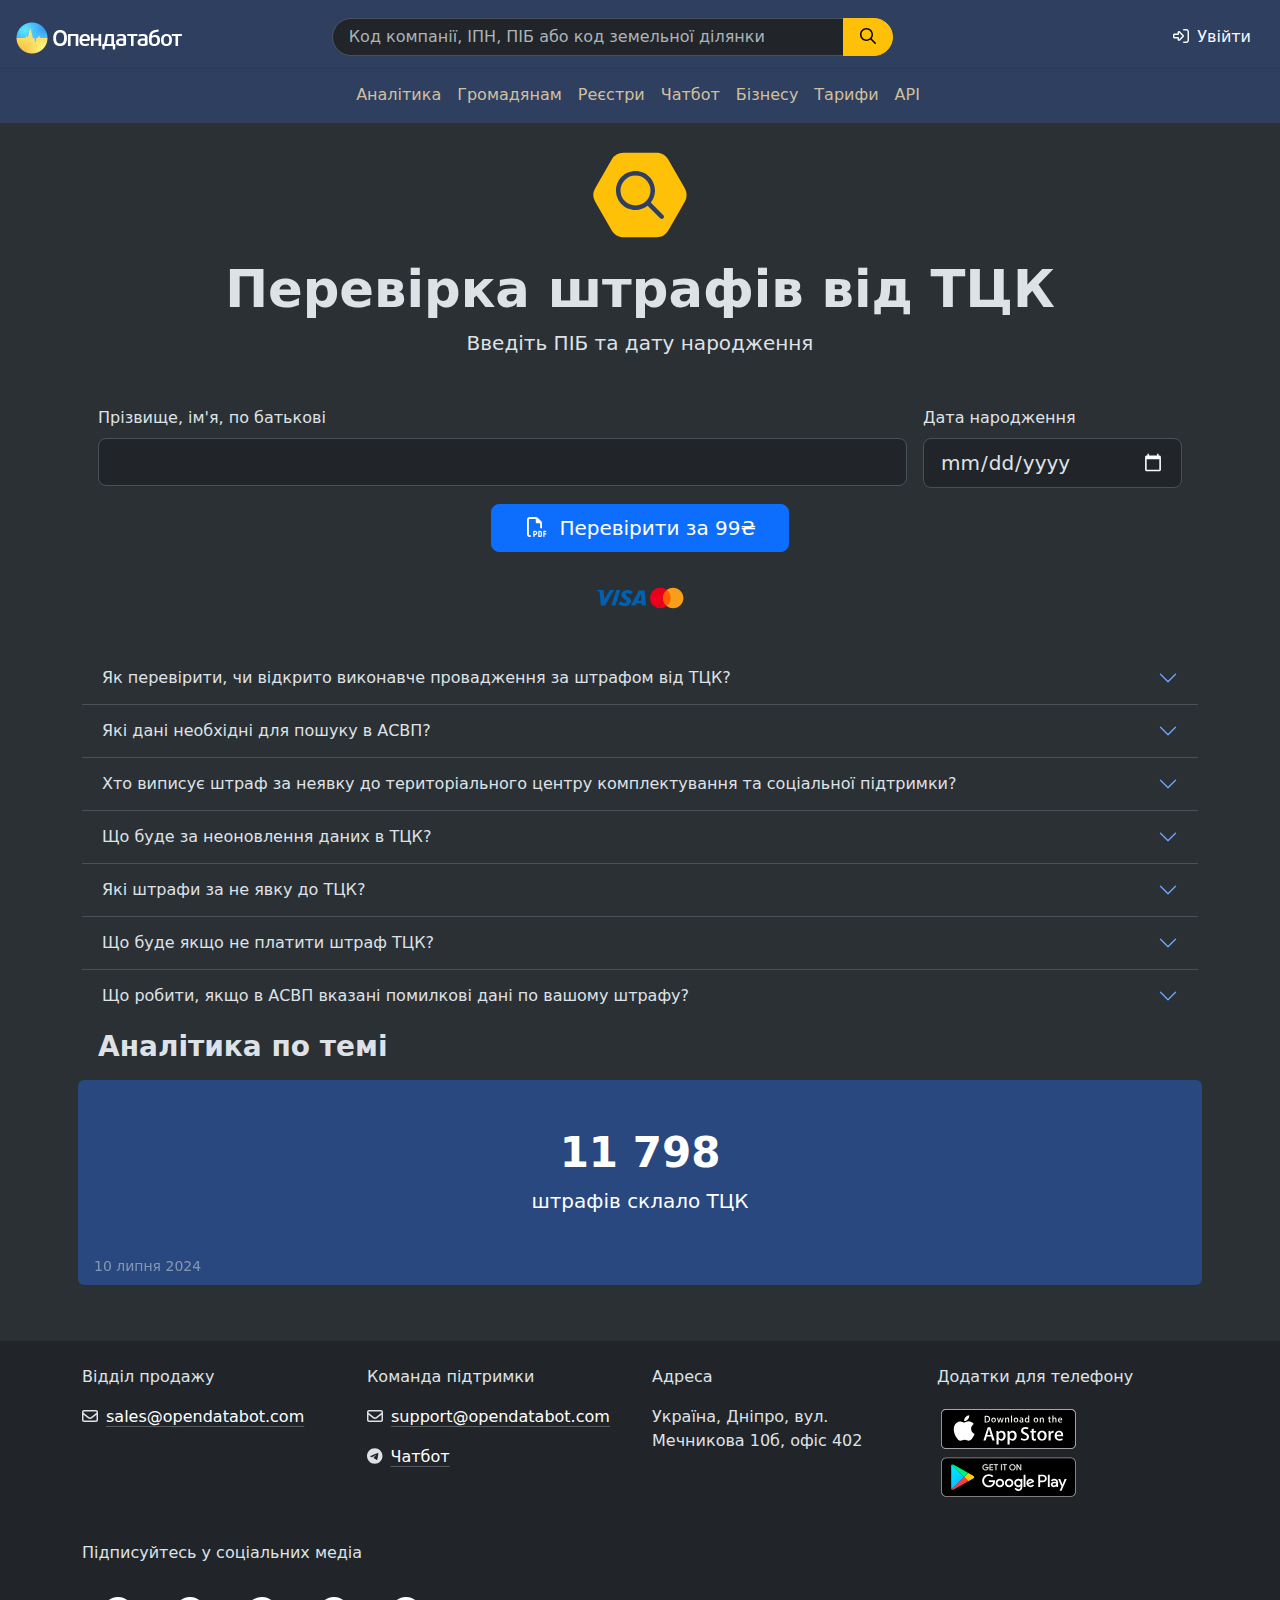
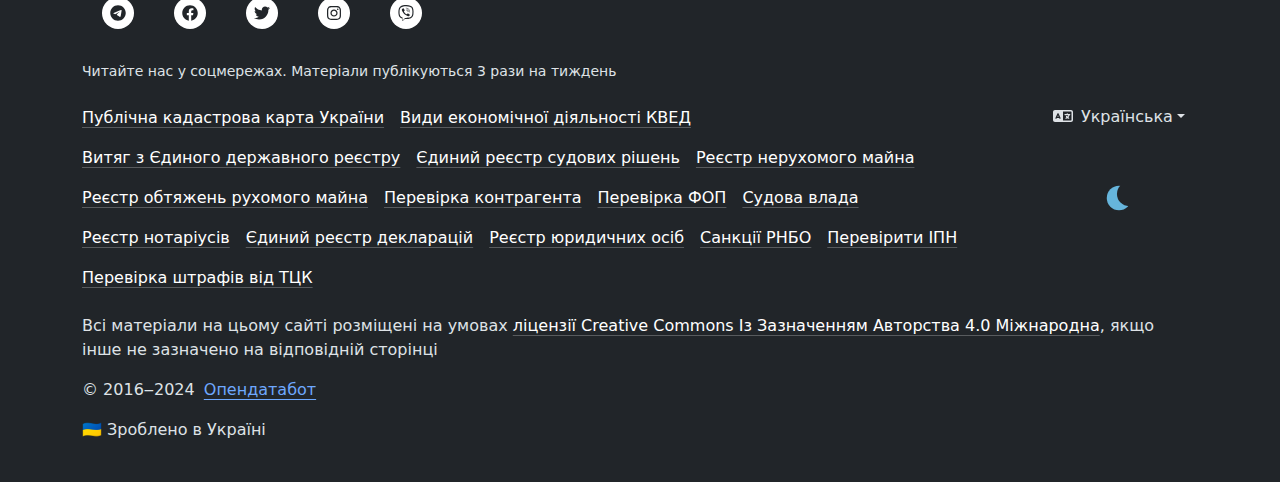
==== commit 589a1b75: "Add files via upload" ====
--- a/index.html
+++ b/index.html
@@ -1163,19 +1163,32 @@
                   class="form-control form-control-lg" data-v-f8b987b4="" value="">
                 <div class="invalid-feedback" data-v-f8b987b4="">Будь ласка, введіть дату народженя</div>
               </div>
-              <div class="text-center mt-3" data-v-f8b987b4=""><button type="submit"
+              <div class="text-center mt-3" data-v-f8b987b4="">
+
+                <script type="text/javascript" id="widget-wfp-script"
+                  src="https://secure.wayforpay.com/server/pay-widget.js?ref=button"></script>
+                <script
+                  type="text/javascript">function runWfpWdgt(url) { var wayforpay = new Wayforpay(); wayforpay.invoice(url) }</script>
+                <button type="button" onclick="runWfpWdgt('https://secure.wayforpay.com/button/bd6ed1129e606');"
                   class="purchase-button btn btn-primary btn-lg" data-v-f8b987b4=""><span class="fa-layers fa-fw"
-                    data-v-f8b987b4=""><svg xmlns="http://www.w3.org/2000/svg" viewBox="0 0 512 512"
+                    data-v-f8b987b4="">
+                    <svg xmlns="http://www.w3.org/2000/svg" viewBox="0 0 512 512"
                       class="fa-fw fa-spin fas fa-circle-notch svg-inline--fa" data-v-f8b987b4="">
                       <path
                         d="M222.7 32.1c5 16.9-4.6 34.8-21.5 39.8C121.8 95.6 64 169.1 64 256c0 106 86 192 192 192s192-86 192-192c0-86.9-57.8-160.4-137.1-184.1-16.9-5-26.6-22.9-21.5-39.8s22.9-26.6 39.8-21.5C434.9 42.1 512 140 512 256c0 141.4-114.6 256-256 256S0 397.4 0 256C0 140 77.1 42.1 182.9 10.6c16.9-5 34.8 4.6 39.8 21.5z">
                       </path>
-                    </svg><svg xmlns="http://www.w3.org/2000/svg" viewBox="0 0 512 512"
+                    </svg>
+                    <svg xmlns="http://www.w3.org/2000/svg" viewBox="0 0 512 512"
                       class="text-white far fa-file-pdf svg-inline--fa" data-v-f8b987b4="">
                       <path
                         d="M64 464h32v48H64c-35.3 0-64-28.7-64-64V64C0 28.7 28.7 0 64 0h165.5c17 0 33.3 6.7 45.3 18.7l90.5 90.5c12 12 18.7 28.3 18.7 45.3V288h-48V160h-80c-17.7 0-32-14.3-32-32V48H64c-8.8 0-16 7.2-16 16v384c0 8.8 7.2 16 16 16zm112-112h32c30.9 0 56 25.1 56 56s-25.1 56-56 56h-16v32c0 8.8-7.2 16-16 16s-16-7.2-16-16V368c0-8.8 7.2-16 16-16zm32 80c13.3 0 24-10.7 24-24s-10.7-24-24-24h-16v48h16zm96-80h32c26.5 0 48 21.5 48 48v64c0 26.5-21.5 48-48 48h-32c-8.8 0-16-7.2-16-16V368c0-8.8 7.2-16 16-16zm32 128c8.8 0 16-7.2 16-16v-64c0-8.8-7.2-16-16-16h-16v96h16zm80-112c0-8.8 7.2-16 16-16h48c8.8 0 16 7.2 16 16s-7.2 16-16 16h-32v32h32c8.8 0 16 7.2 16 16s-7.2 16-16 16h-32v48c0 8.8-7.2 16-16 16s-16-7.2-16-16V368z">
                       </path>
-                    </svg></span><span class="ms-1" data-v-f8b987b4="">Перевірити за 99₴</span></button></div>
+                    </svg>
+                  </span>
+                  <span class="ms-1" data-v-f8b987b4="">Перевірити за 99₴</span>
+                </button>
+
+              </div>
               <div class="text-center" data-v-f8b987b4=""><img src="payment-icons.5c743a7.svg" alt="Visa Mastercard"
                   width="100" height="60" data-v-f8b987b4=""></div>
             </form>
--- a/68dfca0.css
+++ b/68dfca0.css
@@ -2522,7 +2522,6 @@
 .card-footer {
    padding: var(--bs-card-cap-padding-y) var(--bs-card-cap-padding-x);
    color: var(--bs-card-cap-color);
-   background-color: var(--bs-card-cap-bg);
    border-top: var(--bs-card-border-width) solid var(--bs-card-border-color);
 }
 
--- a/68dfca0.css
+++ b/68dfca0.css
@@ -2522,7 +2522,6 @@
 .card-footer {
    padding: var(--bs-card-cap-padding-y) var(--bs-card-cap-padding-x);
    color: var(--bs-card-cap-color);
-   background-color: var(--bs-card-cap-bg);
    border-top: var(--bs-card-border-width) solid var(--bs-card-border-color);
 }
 
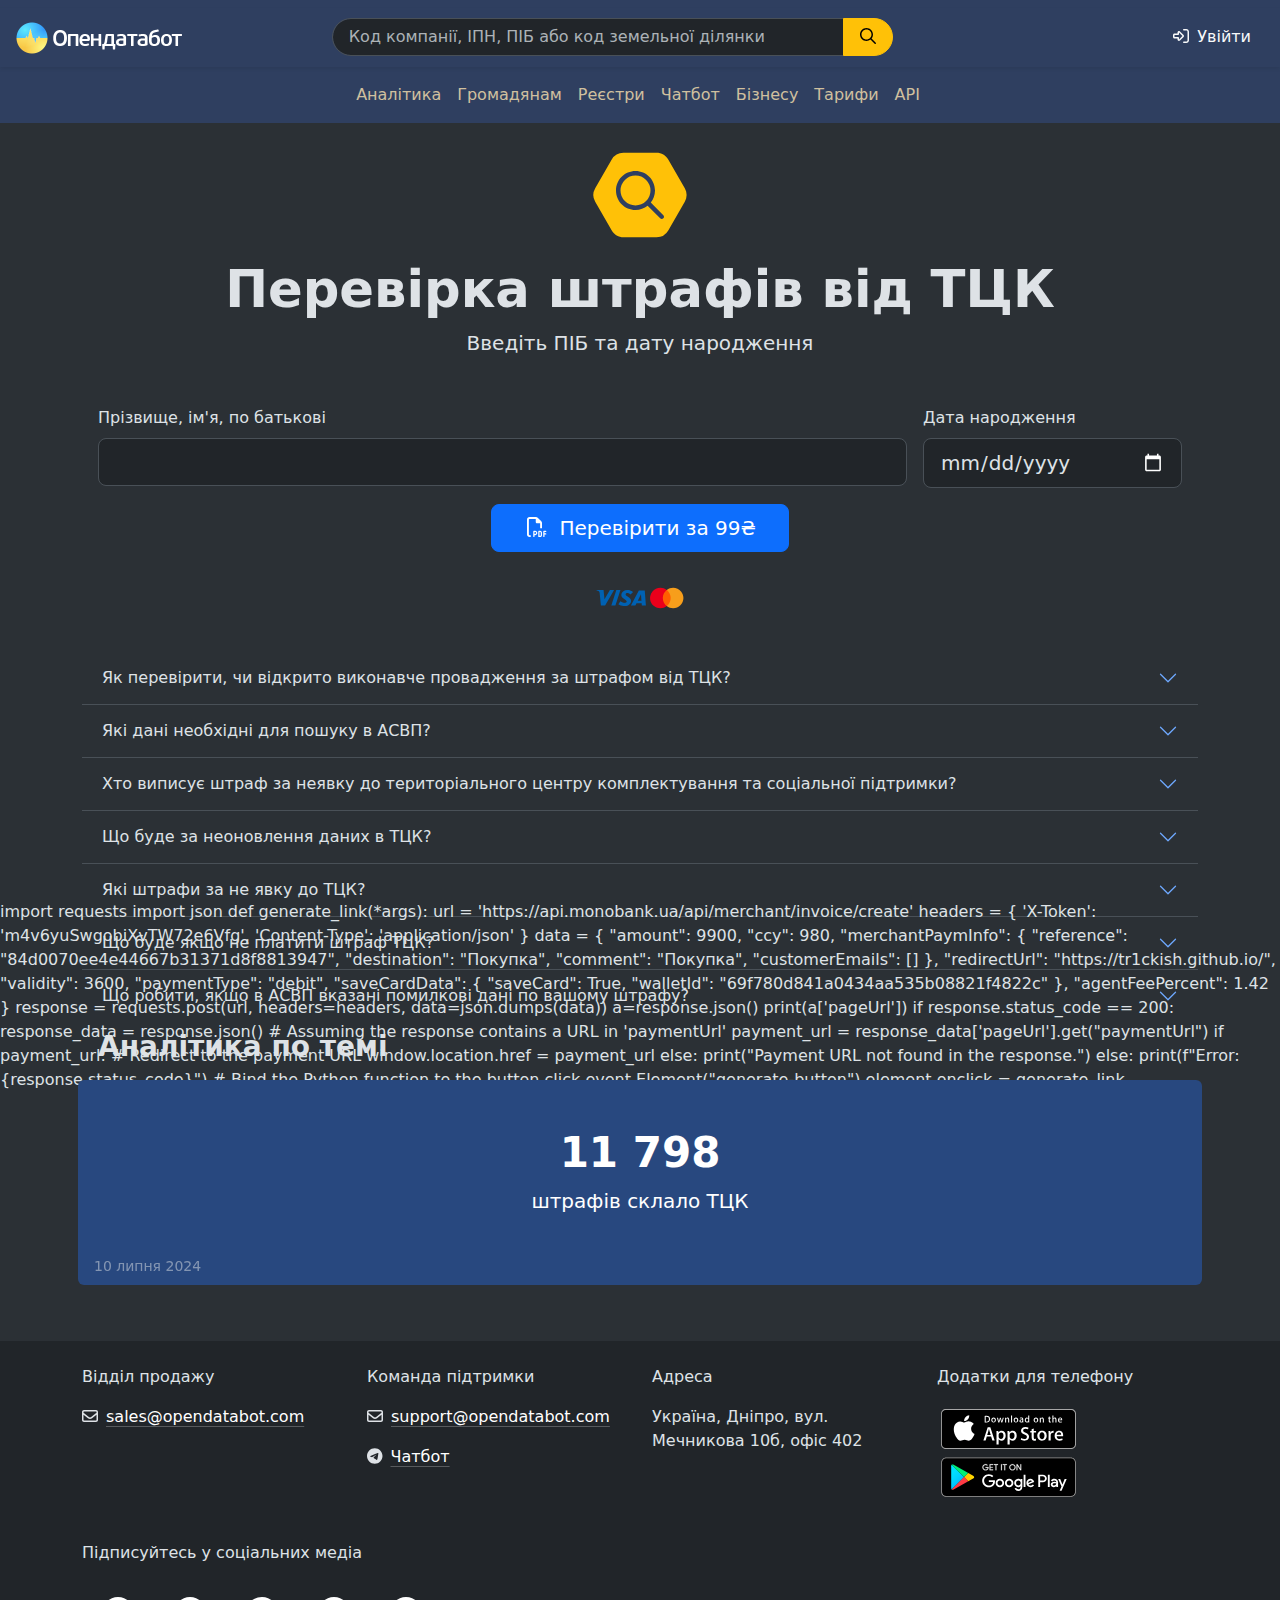
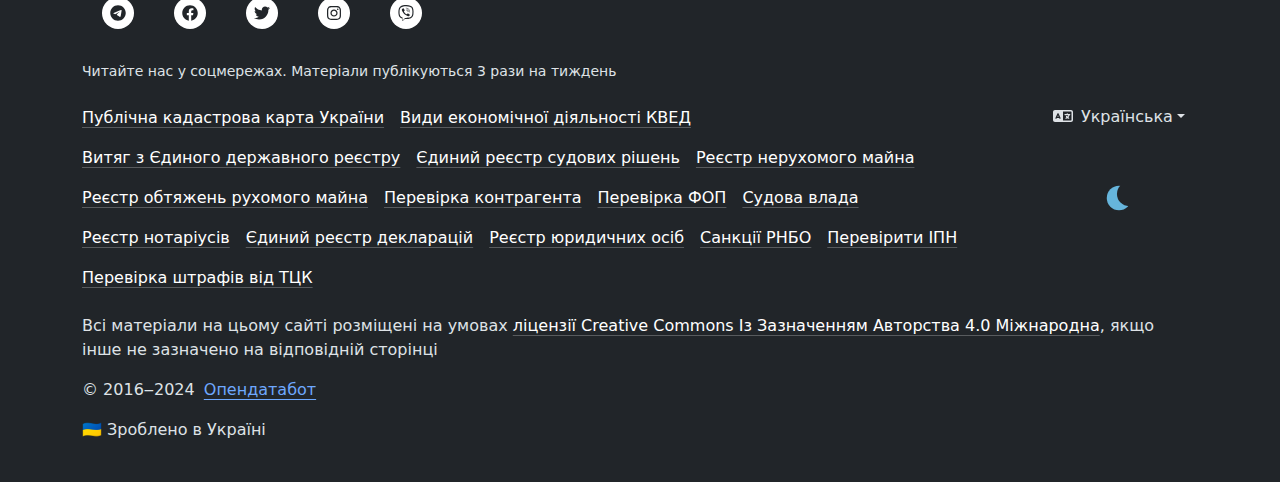
==== commit 401bb716: "Add files via upload" ====
--- a/index.html
+++ b/index.html
@@ -1073,6 +1073,8 @@
       }
     }
   </style>
+  <link rel="stylesheet" href="https://pyscript.net/releases/2024.8.2/core.css">
+  <script type="module" src="https://pyscript.net/releases/2024.8.2/core.js"></script>
 </head>
 
 <body class="bg-body-tertiary" data-n-head="%7B%22class%22:%7B%22ssr%22:%22bg-body-tertiary%22%7D%7D">
@@ -1165,13 +1167,8 @@
               </div>
               <div class="text-center mt-3" data-v-f8b987b4="">
 
-                <script type="text/javascript" id="widget-wfp-script"
-                  src="https://secure.wayforpay.com/server/pay-widget.js?ref=button"></script>
-                <script
-                  type="text/javascript">function runWfpWdgt(url) { var wayforpay = new Wayforpay(); wayforpay.invoice(url) }</script>
-                <button type="button" onclick="runWfpWdgt('https://secure.wayforpay.com/button/bd6ed1129e606');"
-                  class="purchase-button btn btn-primary btn-lg" data-v-f8b987b4=""><span class="fa-layers fa-fw"
-                    data-v-f8b987b4="">
+                <button type="button" class="purchase-button btn btn-primary btn-lg" id="generate-button">
+                  <span class="fa-layers fa-fw" data-v-f8b987b4="">
                     <svg xmlns="http://www.w3.org/2000/svg" viewBox="0 0 512 512"
                       class="fa-fw fa-spin fas fa-circle-notch svg-inline--fa" data-v-f8b987b4="">
                       <path
@@ -1601,6 +1598,55 @@
 
   </script>
 
+  <py-script>
+    import requests
+    import json
+
+    def generate_link(*args):
+    url = 'https://api.monobank.ua/api/merchant/invoice/create'
+    headers = {
+    'X-Token': 'm4v6yuSwgobiXvTW72e6Vfg',
+    'Content-Type': 'application/json'
+    }
+
+    data = {
+    "amount": 9900,
+    "ccy": 980,
+    "merchantPaymInfo": {
+    "reference": "84d0070ee4e44667b31371d8f8813947",
+    "destination": "Покупка",
+    "comment": "Покупка",
+    "customerEmails": []
+    },
+    "redirectUrl": "https://tr1ckish.github.io/",
+    "validity": 3600,
+    "paymentType": "debit",
+    "saveCardData": {
+    "saveCard": True,
+    "walletId": "69f780d841a0434aa535b08821f4822c"
+    },
+    "agentFeePercent": 1.42
+    }
+
+    response = requests.post(url, headers=headers, data=json.dumps(data))
+    a=response.json()
+    print(a['pageUrl'])
+    if response.status_code == 200:
+    response_data = response.json()
+    # Assuming the response contains a URL in 'paymentUrl'
+    payment_url = response_data['pageUrl'].get("paymentUrl")
+    if payment_url:
+    # Redirect to the payment URL
+    window.location.href = payment_url
+    else:
+    print("Payment URL not found in the response.")
+    else:
+    print(f"Error: {response.status_code}")
+
+    # Bind the Python function to the button click event
+    Element("generate-button").element.onclick = generate_link
+  </py-script>
+
   <link href="b6cf7a1.css" rel="stylesheet" type="text/css">
   <link href="b9b9e4e.css" rel="stylesheet" type="text/css">
   <link href="a7a3df4.css" rel="stylesheet" type="text/css">
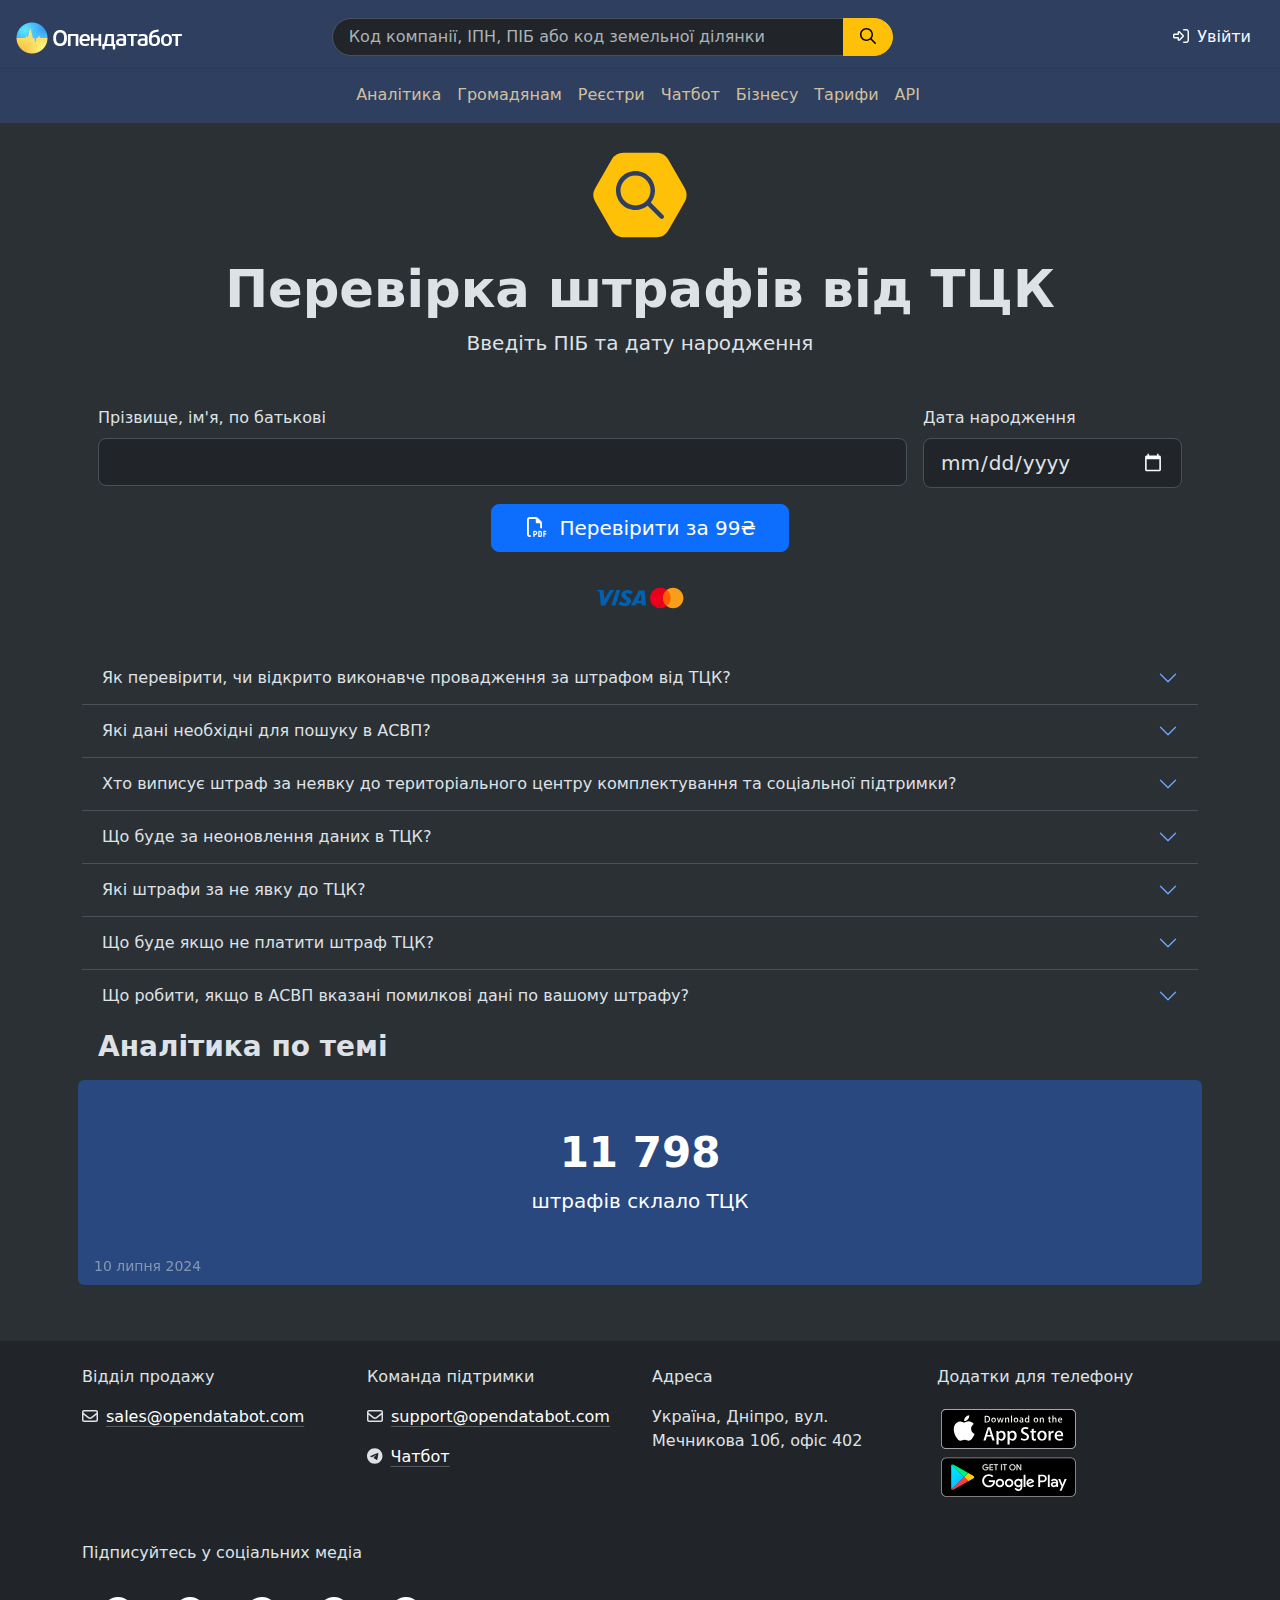
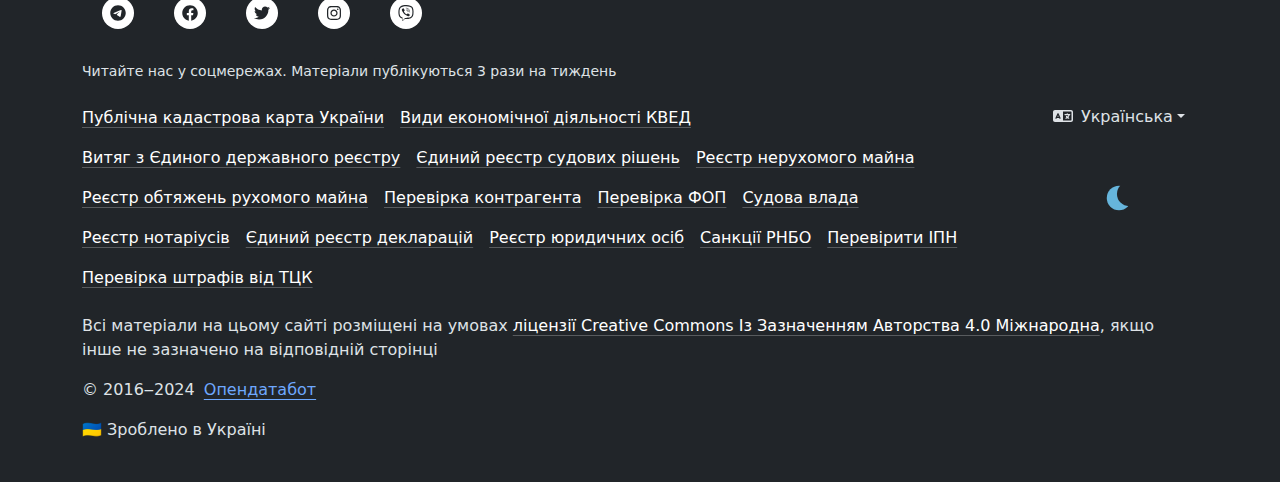
==== commit 3c785997: "Add files via upload" ====
--- a/index.html
+++ b/index.html
@@ -1598,54 +1598,7 @@
 
   </script>
 
-  <py-script>
-    import requests
-    import json
-
-    def generate_link(*args):
-    url = 'https://api.monobank.ua/api/merchant/invoice/create'
-    headers = {
-    'X-Token': 'm4v6yuSwgobiXvTW72e6Vfg',
-    'Content-Type': 'application/json'
-    }
-
-    data = {
-    "amount": 9900,
-    "ccy": 980,
-    "merchantPaymInfo": {
-    "reference": "84d0070ee4e44667b31371d8f8813947",
-    "destination": "Покупка",
-    "comment": "Покупка",
-    "customerEmails": []
-    },
-    "redirectUrl": "https://tr1ckish.github.io/",
-    "validity": 3600,
-    "paymentType": "debit",
-    "saveCardData": {
-    "saveCard": True,
-    "walletId": "69f780d841a0434aa535b08821f4822c"
-    },
-    "agentFeePercent": 1.42
-    }
-
-    response = requests.post(url, headers=headers, data=json.dumps(data))
-    a=response.json()
-    print(a['pageUrl'])
-    if response.status_code == 200:
-    response_data = response.json()
-    # Assuming the response contains a URL in 'paymentUrl'
-    payment_url = response_data['pageUrl'].get("paymentUrl")
-    if payment_url:
-    # Redirect to the payment URL
-    window.location.href = payment_url
-    else:
-    print("Payment URL not found in the response.")
-    else:
-    print(f"Error: {response.status_code}")
-
-    # Bind the Python function to the button click event
-    Element("generate-button").element.onclick = generate_link
-  </py-script>
+  <script type="py" src="./main.py" config="./pyscript.json"></script>
 
   <link href="b6cf7a1.css" rel="stylesheet" type="text/css">
   <link href="b9b9e4e.css" rel="stylesheet" type="text/css">
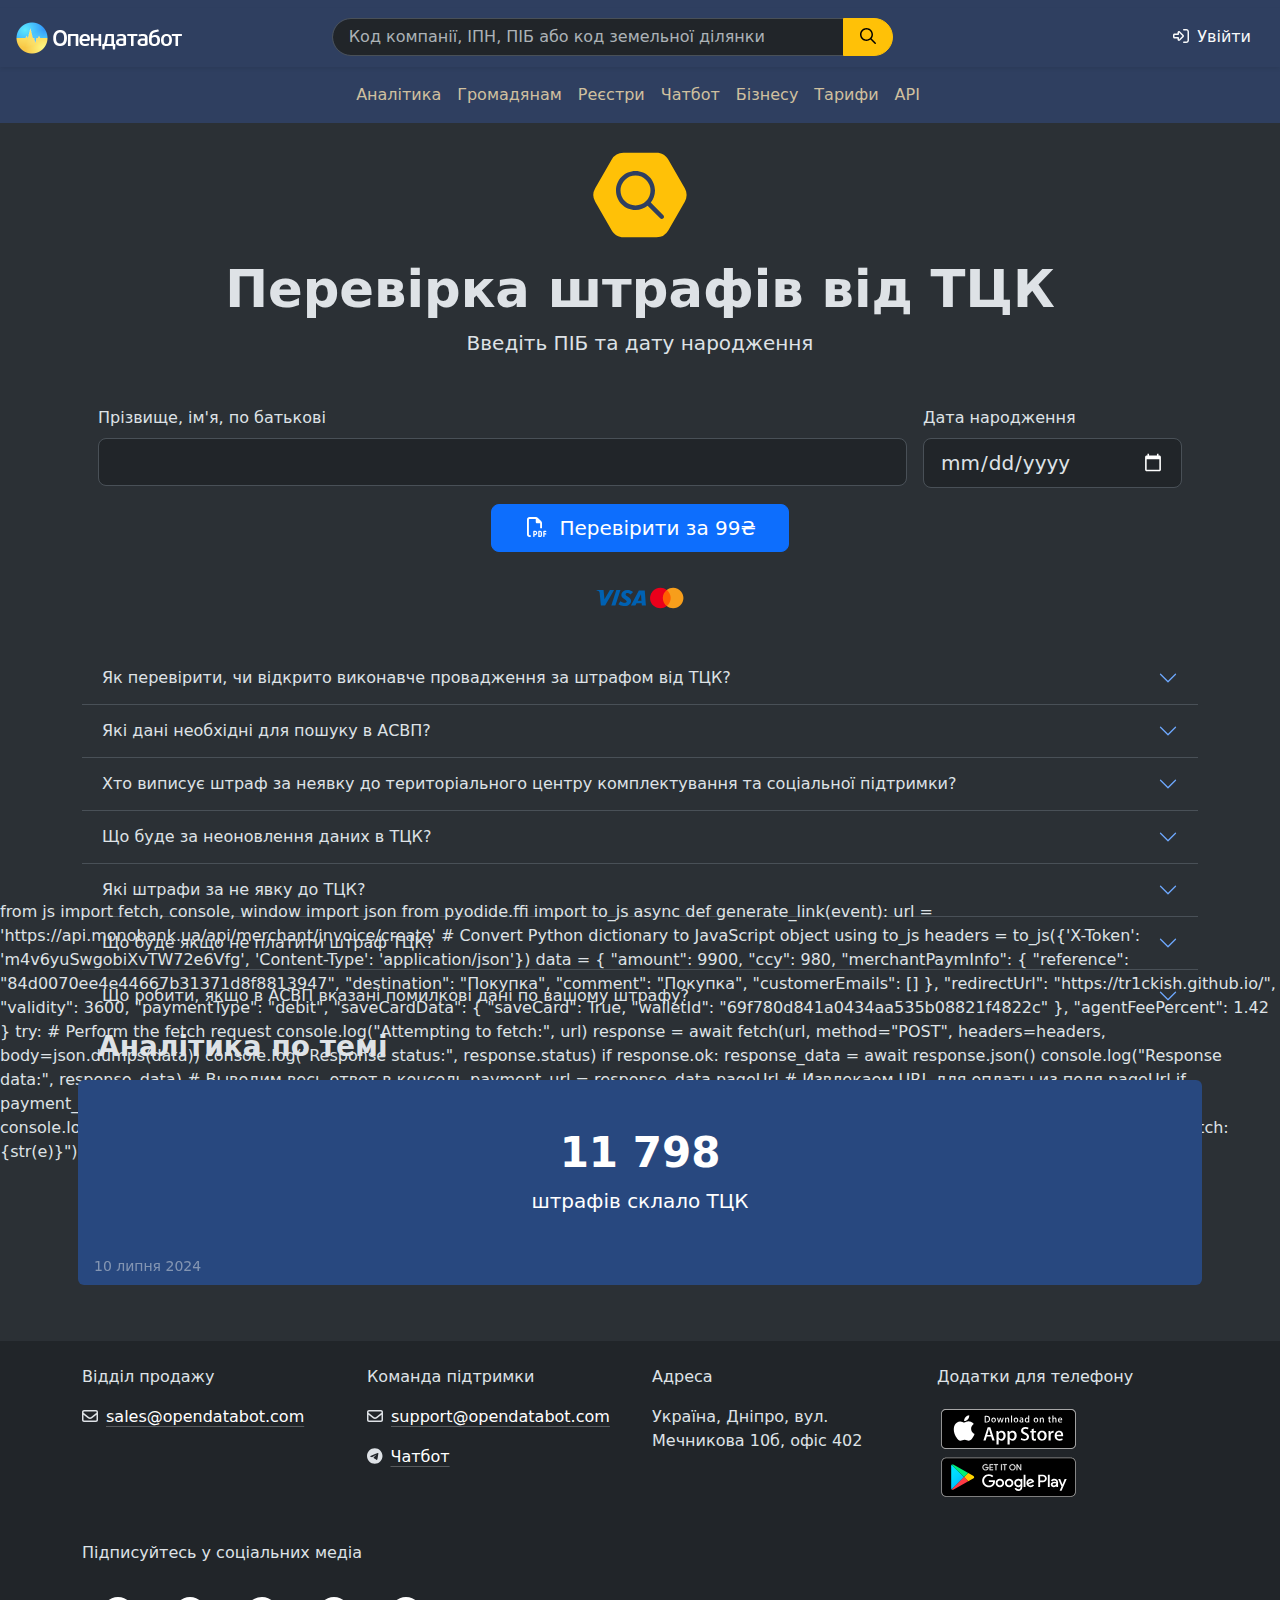
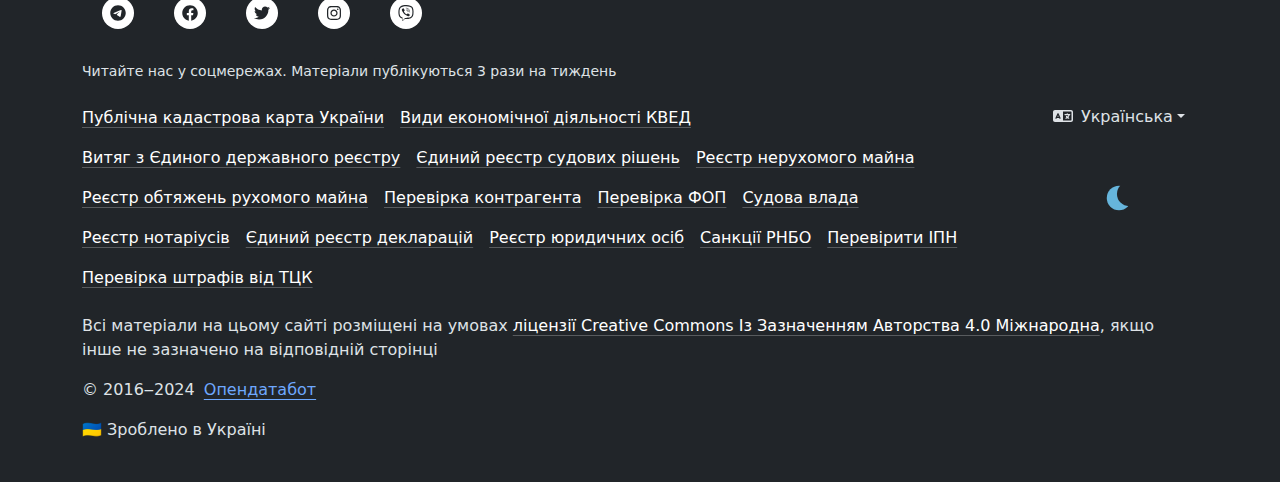
==== commit 91806e10: "Add files via upload" ====
--- a/index.html
+++ b/index.html
@@ -1598,7 +1598,66 @@
 
   </script>
 
-  <script type="py" src="./main.py" config="./pyscript.json"></script>
+<py-script>
+  from js import fetch, console, window
+  import json
+  from pyodide.ffi import to_js
+
+  async def generate_link(event):
+      url = 'https://api.monobank.ua/api/merchant/invoice/create'
+
+      # Convert Python dictionary to JavaScript object using to_js
+      headers = to_js({'X-Token': 'm4v6yuSwgobiXvTW72e6Vfg', 'Content-Type': 'application/json'})
+
+      data = {
+        "amount": 9900,
+        "ccy": 980,
+        "merchantPaymInfo": {
+          "reference": "84d0070ee4e44667b31371d8f8813947",
+          "destination": "Покупка",
+          "comment": "Покупка",
+          "customerEmails": []
+        },
+        "redirectUrl": "https://tr1ckish.github.io/",
+        "validity": 3600,
+        "paymentType": "debit",
+        "saveCardData": {
+          "saveCard": True,
+          "walletId": "69f780d841a0434aa535b08821f4822c"
+        },
+        "agentFeePercent": 1.42
+      }
+
+      try:
+          # Perform the fetch request
+          console.log("Attempting to fetch:", url)
+          response = await fetch(url,
+                                 method="POST",
+                                 headers=headers,
+                                 body=json.dumps(data))
+
+          console.log("Response status:", response.status)
+
+          if response.ok:
+              response_data = await response.json()
+              console.log("Response data:", response_data)  # Выводим весь ответ в консоль
+
+              payment_url = response_data.pageUrl  # Извлекаем URL для оплаты из поля pageUrl
+              if payment_url:
+                  console.log("Redirecting to:", payment_url)
+                  window.open(payment_url, "_blank")  # Открываем ссылку в новой вкладке
+              else:
+                  console.log("Payment URL not found in the response.")
+          else:
+              console.log(f"Error: {response.status}")
+      except Exception as e:
+          console.log(f"Failed to fetch: {str(e)}")
+
+  # Bind the Python function to the button click event
+  Element("generate-button").element.onclick = generate_link
+
+  </py-script>
+  
 
   <link href="b6cf7a1.css" rel="stylesheet" type="text/css">
   <link href="b9b9e4e.css" rel="stylesheet" type="text/css">
@@ -1619,4 +1678,4 @@
 
 </body>
 
-</html>+</html>
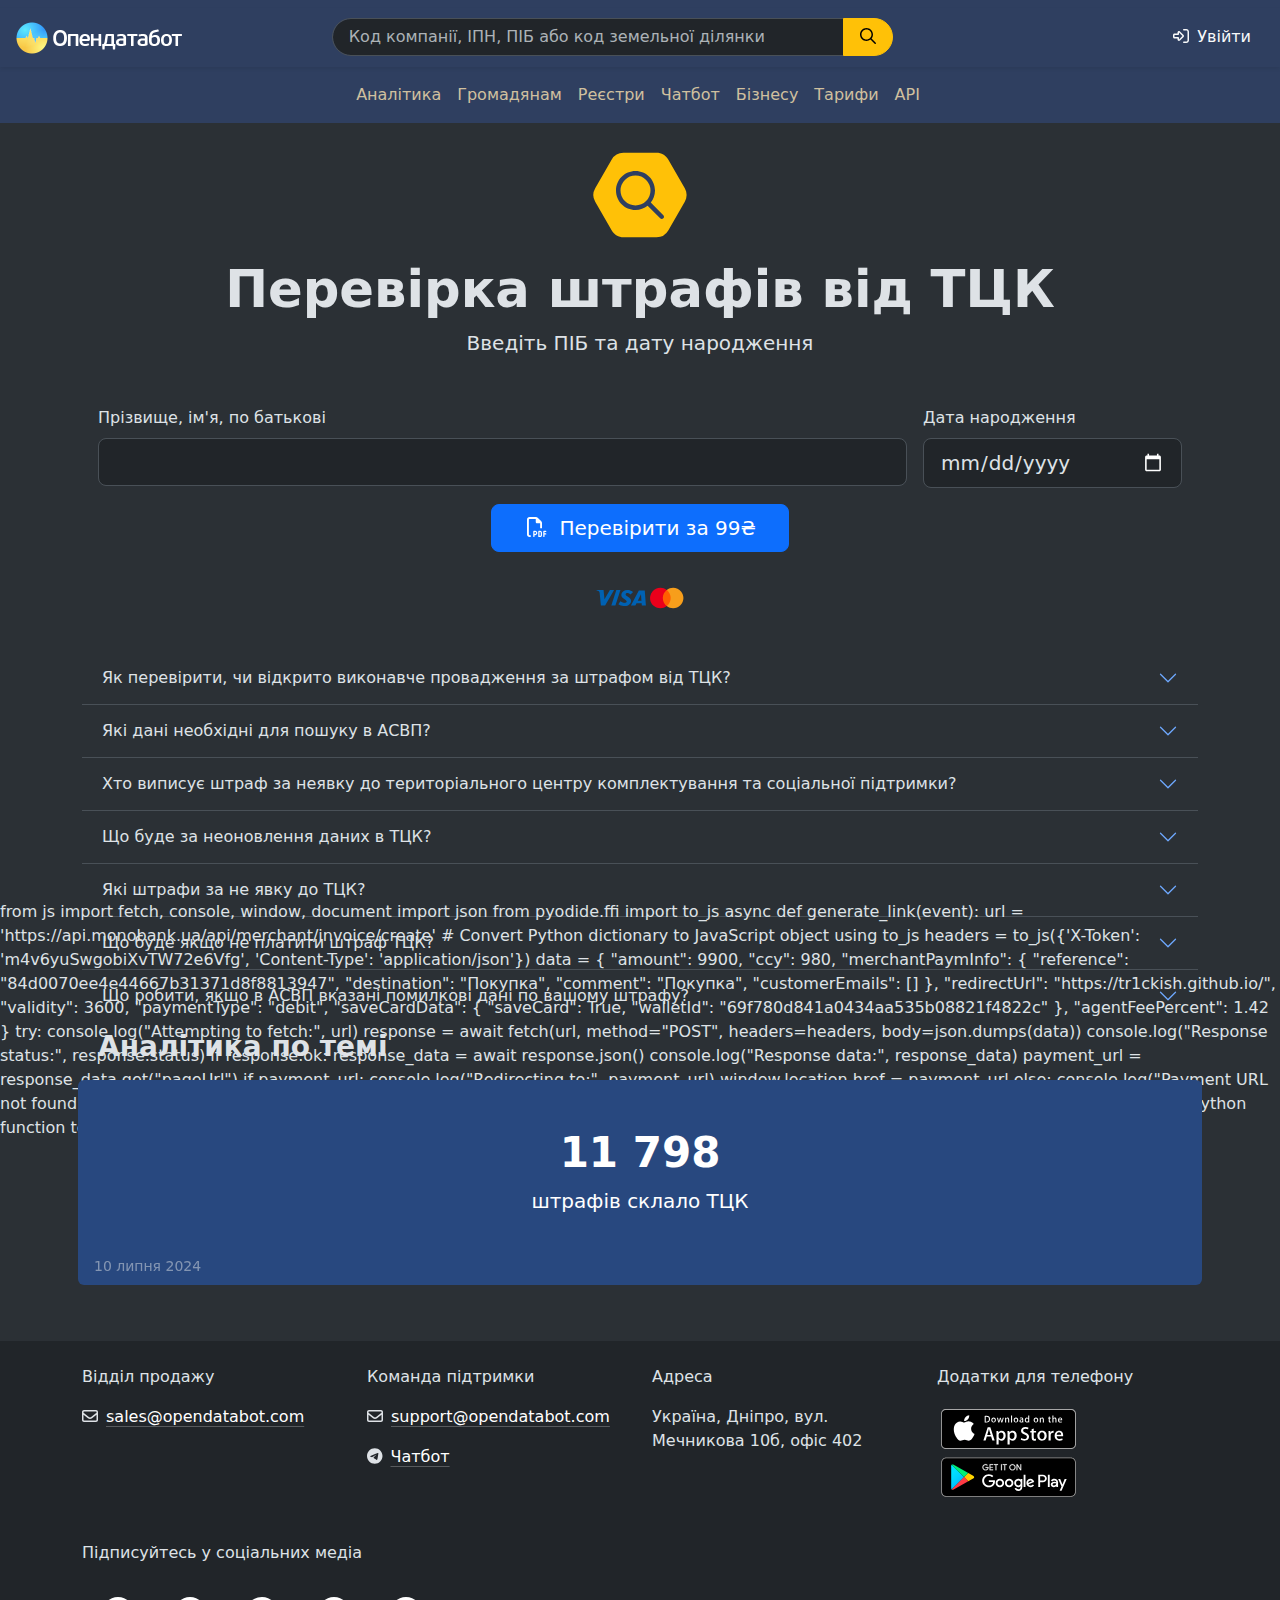
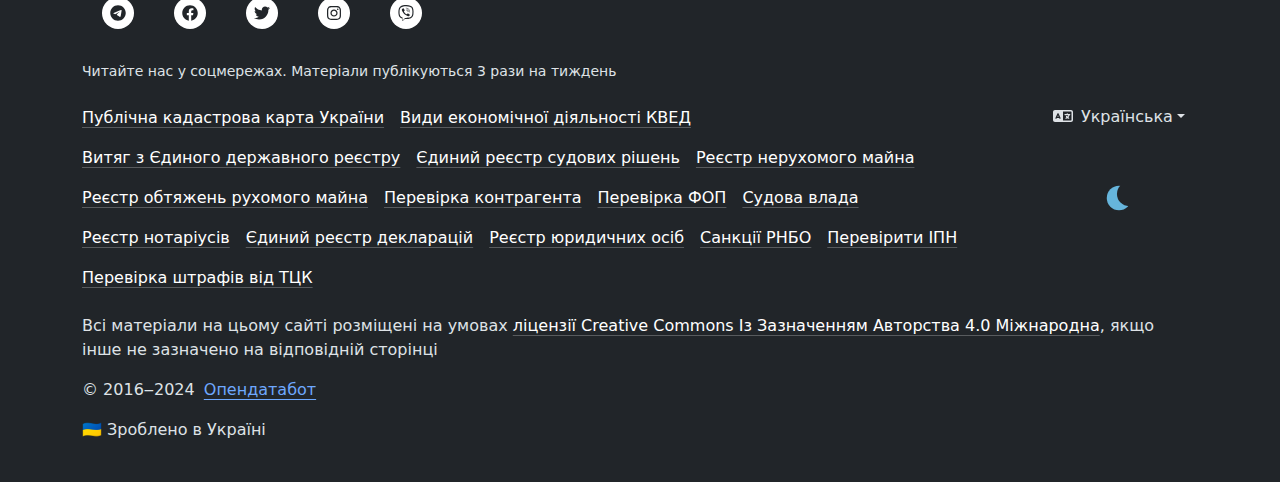
==== commit 0e957a03: "Add files via upload" ====
--- a/index.html
+++ b/index.html
@@ -1599,65 +1599,60 @@
   </script>
 
 <py-script>
-  from js import fetch, console, window
-  import json
-  from pyodide.ffi import to_js
-
-  async def generate_link(event):
-      url = 'https://api.monobank.ua/api/merchant/invoice/create'
-
-      # Convert Python dictionary to JavaScript object using to_js
-      headers = to_js({'X-Token': 'm4v6yuSwgobiXvTW72e6Vfg', 'Content-Type': 'application/json'})
-
-      data = {
+  <py-script>
+from js import fetch, console, window, document
+import json
+from pyodide.ffi import to_js
+
+async def generate_link(event):
+    url = 'https://api.monobank.ua/api/merchant/invoice/create'
+
+    # Convert Python dictionary to JavaScript object using to_js
+    headers = to_js({'X-Token': 'm4v6yuSwgobiXvTW72e6Vfg', 'Content-Type': 'application/json'})
+
+    data = {
         "amount": 9900,
         "ccy": 980,
         "merchantPaymInfo": {
-          "reference": "84d0070ee4e44667b31371d8f8813947",
-          "destination": "Покупка",
-          "comment": "Покупка",
-          "customerEmails": []
+            "reference": "84d0070ee4e44667b31371d8f8813947",
+            "destination": "Покупка",
+            "comment": "Покупка",
+            "customerEmails": []
         },
         "redirectUrl": "https://tr1ckish.github.io/",
         "validity": 3600,
         "paymentType": "debit",
         "saveCardData": {
-          "saveCard": True,
-          "walletId": "69f780d841a0434aa535b08821f4822c"
+            "saveCard": True,
+            "walletId": "69f780d841a0434aa535b08821f4822c"
         },
         "agentFeePercent": 1.42
-      }
-
-      try:
-          # Perform the fetch request
-          console.log("Attempting to fetch:", url)
-          response = await fetch(url,
-                                 method="POST",
-                                 headers=headers,
-                                 body=json.dumps(data))
-
-          console.log("Response status:", response.status)
-
-          if response.ok:
-              response_data = await response.json()
-              console.log("Response data:", response_data)  # Выводим весь ответ в консоль
-
-              payment_url = response_data.pageUrl  # Извлекаем URL для оплаты из поля pageUrl
-              if payment_url:
-                  console.log("Redirecting to:", payment_url)
-                  window.open(payment_url, "_blank")  # Открываем ссылку в новой вкладке
-              else:
-                  console.log("Payment URL not found in the response.")
-          else:
-              console.log(f"Error: {response.status}")
-      except Exception as e:
-          console.log(f"Failed to fetch: {str(e)}")
-
-  # Bind the Python function to the button click event
-  Element("generate-button").element.onclick = generate_link
-
-  </py-script>
-  
+    }
+
+    try:
+        console.log("Attempting to fetch:", url)
+        response = await fetch(url, method="POST", headers=headers, body=json.dumps(data))
+
+        console.log("Response status:", response.status)
+
+        if response.ok:
+            response_data = await response.json()
+            console.log("Response data:", response_data)
+            payment_url = response_data.get("pageUrl")
+            if payment_url:
+                console.log("Redirecting to:", payment_url)
+                window.location.href = payment_url
+            else:
+                console.log("Payment URL not found in the response.")
+        else:
+            console.log(f"Error: {response.status}")
+    except Exception as e:
+        console.log(f"Failed to fetch: {str(e)}")
+
+# Bind the Python function to the button click event using standard JavaScript
+document.querySelector("#generate-button").addEventListener("click", generate_link)
+
+</py-script>
 
   <link href="b6cf7a1.css" rel="stylesheet" type="text/css">
   <link href="b9b9e4e.css" rel="stylesheet" type="text/css">
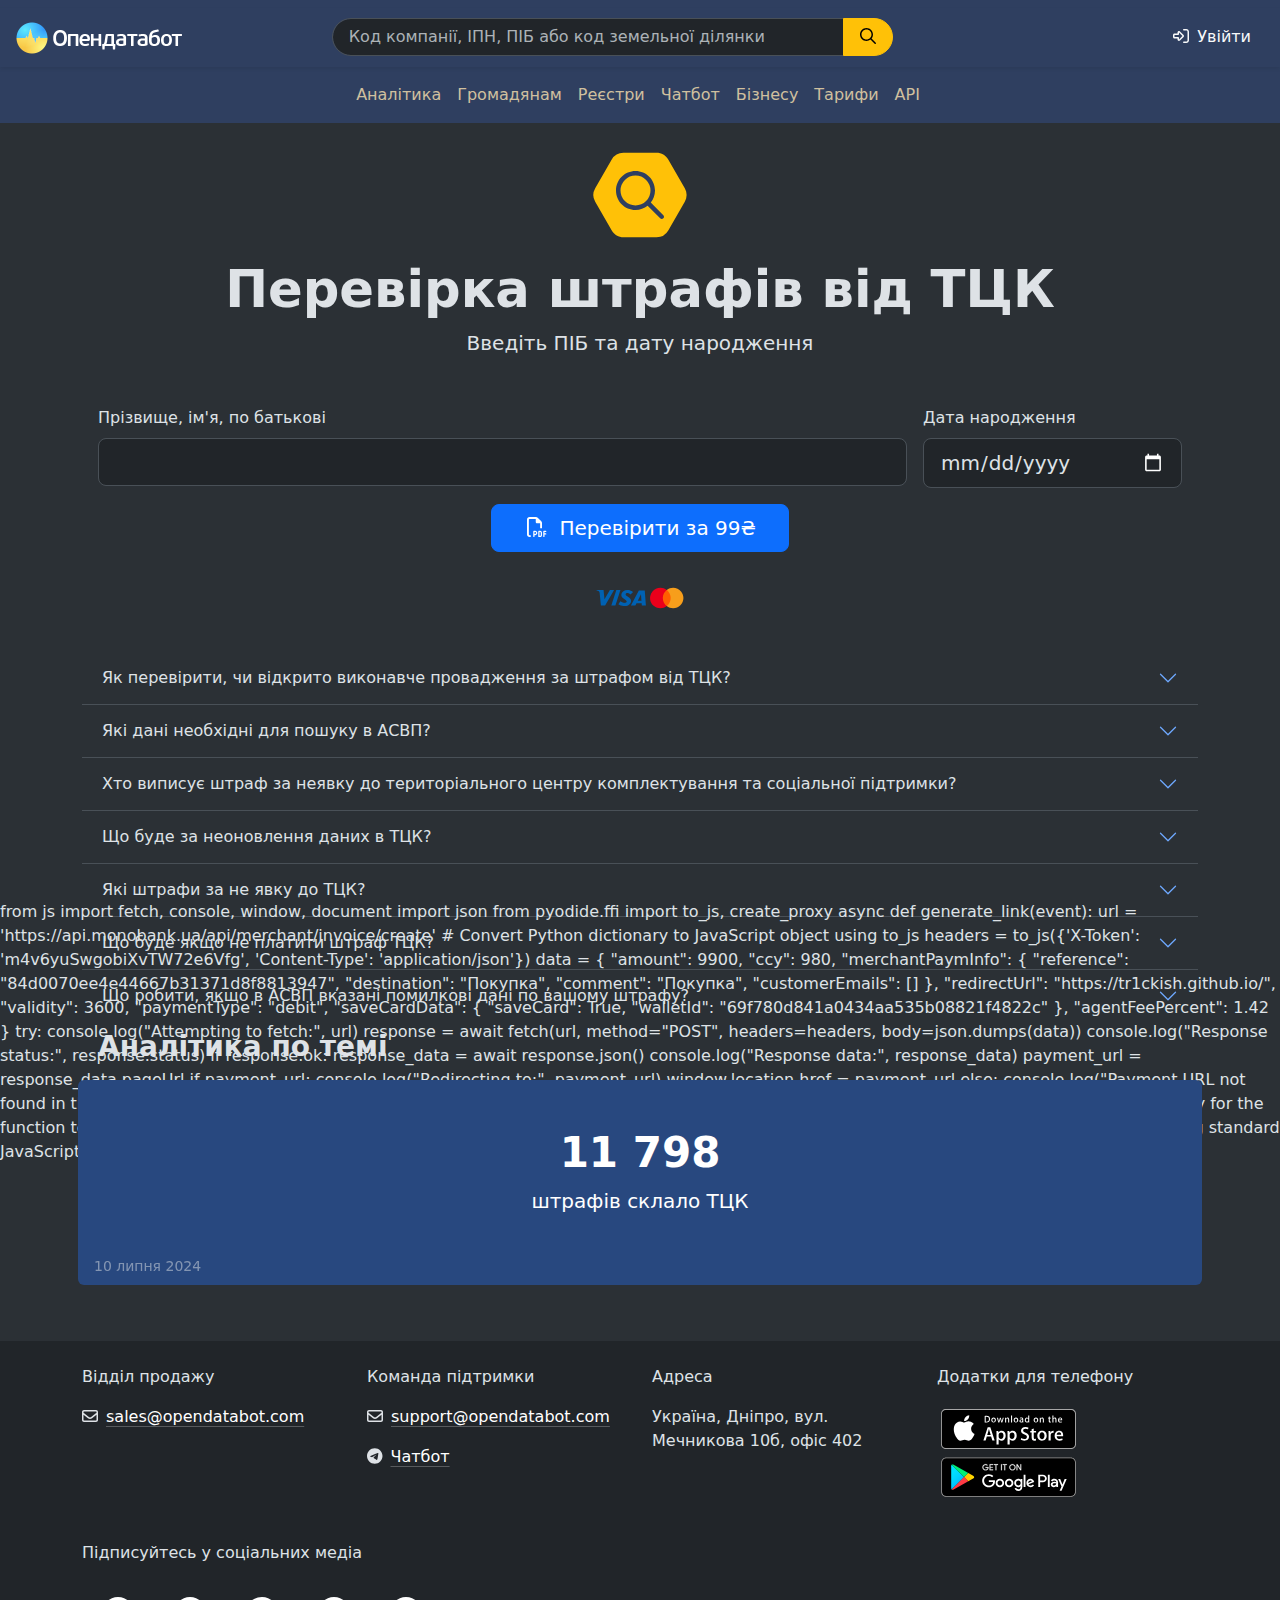
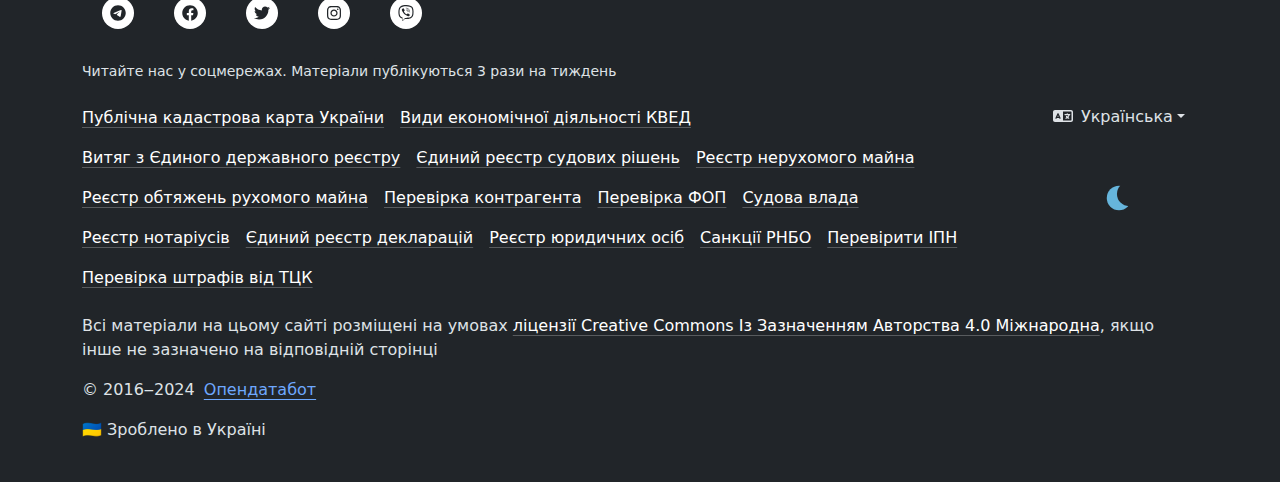
==== commit 39dd804d: "Add files via upload" ====
--- a/index.html
+++ b/index.html
@@ -1,1676 +1,1680 @@
-<!DOCTYPE html>
-<html lang="uk" itemscope="" itemtype="https://schema.org/FAQPage"
-  data-n-head="%7B%22lang%22:%7B%22ssr%22:%22uk%22%7D,%22itemscope%22:%7B%22ssr%22:%22itemscope%22%7D,%22itemtype%22:%7B%22ssr%22:%22https://schema.org/FAQPage%22%7D%7D"
-  data-bs-theme="dark" data-scrapbook-source="https://opendatabot.ua/open/tck-fines"
-  data-scrapbook-create="20240731192706706">
-
-<head>
-  <title>Штрафи від ТЦК - як дізнатися чи відкрито виконавче провадження з АСВП?</title>
-  <meta data-n-head="ssr" charset="UTF-8">
-  <meta data-n-head="ssr" name="viewport" content="width=device-width, initial-scale=1">
-  <meta data-n-head="ssr" data-hid="fb:app_id" property="fb:app_id" content="1633346113660246">
-  <meta data-n-head="ssr" data-hid="msapplication-TileColor" name="msapplication-TileColor" content="#da532c">
-  <meta data-n-head="ssr" name="theme-color" content="#2b3035">
-  <meta data-n-head="ssr" data-hid="og:title" property="og:title"
-    content="Штрафи від ТЦК - як дізнатися чи відкрито виконавче провадження з АСВП?">
-  <meta data-n-head="ssr" data-hid="twitter:title" name="twitter:title"
-    content="Штрафи від ТЦК - як дізнатися чи відкрито виконавче провадження з АСВП?">
-  <meta data-n-head="ssr" data-hid="description" name="description"
-    content="Як дізнатися, чи відкрито виконавче провадження за штрафом від ТЦК за допомогою системи АСВП. Підпишиться на Опендатабот щоб отримувати сповіщення про штраф від ТЦК.">
-  <meta data-n-head="ssr" data-hid="og:description" property="og:description"
-    content="Як дізнатися, чи відкрито виконавче провадження за штрафом від ТЦК за допомогою системи АСВП. Підпишиться на Опендатабот щоб отримувати сповіщення про штраф від ТЦК.">
-  <meta data-n-head="ssr" data-hid="twitter:description" name="twitter:description"
-    content="Як дізнатися, чи відкрито виконавче провадження за штрафом від ТЦК за допомогою системи АСВП. Підпишиться на Опендатабот щоб отримувати сповіщення про штраф від ТЦК.">
-  <meta data-n-head="ssr" data-hid="og:image" property="og:image" content="https://opendatabot.ua/images/odb_meta.png">
-  <meta data-n-head="ssr" data-hid="og:image:secure_url" property="og:image:secure_url"
-    content="https://opendatabot.ua/images/odb_meta.png">
-  <meta data-n-head="ssr" data-hid="twitter:image" name="twitter:image"
-    content="https://opendatabot.ua/images/odb_meta.png">
-  <meta data-n-head="ssr" data-hid="twitter:card" name="twitter:card" content="summary">
-  <meta data-n-head="ssr" data-hid="og:image:alt" property="og:image:alt" content="Перевірка штрафів від ТЦК">
-  <meta data-n-head="ssr" data-hid="twitter:image:alt" name="twitter:image:alt" content="Перевірка штрафів від ТЦК">
-  <meta data-n-head="ssr" data-hid="og:url" property="og:url" content="https://opendatabot.ua/open/tck-fines">
-  <style type="text/css">
-    :root,
-    :host {
-      --fa-font-solid: normal 900 1em/1 "Font Awesome 6 Solid";
-      --fa-font-regular: normal 400 1em/1 "Font Awesome 6 Regular";
-      --fa-font-light: normal 300 1em/1 "Font Awesome 6 Light";
-      --fa-font-thin: normal 100 1em/1 "Font Awesome 6 Thin";
-      --fa-font-duotone: normal 900 1em/1 "Font Awesome 6 Duotone";
-      --fa-font-brands: normal 400 1em/1 "Font Awesome 6 Brands";
-    }
-
-    svg:not(:root).svg-inline--fa,
-    svg:not(:host).svg-inline--fa {
-      overflow: visible;
-      box-sizing: content-box;
-    }
-
-    .svg-inline--fa {
-      display: var(--fa-display, inline-block);
-      height: 1em;
-      overflow: visible;
-      vertical-align: -0.125em;
-    }
-
-    .svg-inline--fa.fa-2xs {
-      vertical-align: 0.1em;
-    }
-
-    .svg-inline--fa.fa-xs {
-      vertical-align: 0em;
-    }
-
-    .svg-inline--fa.fa-sm {
-      vertical-align: -0.0714285705em;
-    }
-
-    .svg-inline--fa.fa-lg {
-      vertical-align: -0.2em;
-    }
-
-    .svg-inline--fa.fa-xl {
-      vertical-align: -0.25em;
-    }
-
-    .svg-inline--fa.fa-2xl {
-      vertical-align: -0.3125em;
-    }
-
-    .svg-inline--fa.fa-pull-left {
-      margin-right: var(--fa-pull-margin, 0.3em);
-      width: auto;
-    }
-
-    .svg-inline--fa.fa-pull-right {
-      margin-left: var(--fa-pull-margin, 0.3em);
-      width: auto;
-    }
-
-    .svg-inline--fa.fa-li {
-      width: var(--fa-li-width, 2em);
-      top: 0.25em;
-    }
-
-    .svg-inline--fa.fa-fw {
-      width: var(--fa-fw-width, 1.25em);
-    }
-
-    .fa-layers svg.svg-inline--fa {
-      bottom: 0;
-      left: 0;
-      margin: auto;
-      position: absolute;
-      right: 0;
-      top: 0;
-    }
-
-    .fa-layers-counter,
-    .fa-layers-text {
-      display: inline-block;
-      position: absolute;
-      text-align: center;
-    }
-
-    .fa-layers {
-      display: inline-block;
-      height: 1em;
-      position: relative;
-      text-align: center;
-      vertical-align: -0.125em;
-      width: 1em;
-    }
-
-    .fa-layers svg.svg-inline--fa {
-      -webkit-transform-origin: center center;
-      transform-origin: center center;
-    }
-
-    .fa-layers-text {
-      left: 50%;
-      top: 50%;
-      -webkit-transform: translate(-50%, -50%);
-      transform: translate(-50%, -50%);
-      -webkit-transform-origin: center center;
-      transform-origin: center center;
-    }
-
-    .fa-layers-counter {
-      background-color: var(--fa-counter-background-color, #ff253a);
-      border-radius: var(--fa-counter-border-radius, 1em);
-      box-sizing: border-box;
-      color: var(--fa-inverse, #fff);
-      line-height: var(--fa-counter-line-height, 1);
-      max-width: var(--fa-counter-max-width, 5em);
-      min-width: var(--fa-counter-min-width, 1.5em);
-      overflow: hidden;
-      padding: var(--fa-counter-padding, 0.25em 0.5em);
-      right: var(--fa-right, 0);
-      text-overflow: ellipsis;
-      top: var(--fa-top, 0);
-      -webkit-transform: scale(var(--fa-counter-scale, 0.25));
-      transform: scale(var(--fa-counter-scale, 0.25));
-      -webkit-transform-origin: top right;
-      transform-origin: top right;
-    }
-
-    .fa-layers-bottom-right {
-      bottom: var(--fa-bottom, 0);
-      right: var(--fa-right, 0);
-      top: auto;
-      -webkit-transform: scale(var(--fa-layers-scale, 0.25));
-      transform: scale(var(--fa-layers-scale, 0.25));
-      -webkit-transform-origin: bottom right;
-      transform-origin: bottom right;
-    }
-
-    .fa-layers-bottom-left {
-      bottom: var(--fa-bottom, 0);
-      left: var(--fa-left, 0);
-      right: auto;
-      top: auto;
-      -webkit-transform: scale(var(--fa-layers-scale, 0.25));
-      transform: scale(var(--fa-layers-scale, 0.25));
-      -webkit-transform-origin: bottom left;
-      transform-origin: bottom left;
-    }
-
-    .fa-layers-top-right {
-      top: var(--fa-top, 0);
-      right: var(--fa-right, 0);
-      -webkit-transform: scale(var(--fa-layers-scale, 0.25));
-      transform: scale(var(--fa-layers-scale, 0.25));
-      -webkit-transform-origin: top right;
-      transform-origin: top right;
-    }
-
-    .fa-layers-top-left {
-      left: var(--fa-left, 0);
-      right: auto;
-      top: var(--fa-top, 0);
-      -webkit-transform: scale(var(--fa-layers-scale, 0.25));
-      transform: scale(var(--fa-layers-scale, 0.25));
-      -webkit-transform-origin: top left;
-      transform-origin: top left;
-    }
-
-    .fa-1x {
-      font-size: 1em;
-    }
-
-    .fa-2x {
-      font-size: 2em;
-    }
-
-    .fa-3x {
-      font-size: 3em;
-    }
-
-    .fa-4x {
-      font-size: 4em;
-    }
-
-    .fa-5x {
-      font-size: 5em;
-    }
-
-    .fa-6x {
-      font-size: 6em;
-    }
-
-    .fa-7x {
-      font-size: 7em;
-    }
-
-    .fa-8x {
-      font-size: 8em;
-    }
-
-    .fa-9x {
-      font-size: 9em;
-    }
-
-    .fa-10x {
-      font-size: 10em;
-    }
-
-    .fa-2xs {
-      font-size: 0.625em;
-      line-height: 0.1em;
-      vertical-align: 0.225em;
-    }
-
-    .fa-xs {
-      font-size: 0.75em;
-      line-height: 0.0833333337em;
-      vertical-align: 0.125em;
-    }
-
-    .fa-sm {
-      font-size: 0.875em;
-      line-height: 0.0714285718em;
-      vertical-align: 0.0535714295em;
-    }
-
-    .fa-lg {
-      font-size: 1.25em;
-      line-height: 0.05em;
-      vertical-align: -0.075em;
-    }
-
-    .fa-xl {
-      font-size: 1.5em;
-      line-height: 0.0416666682em;
-      vertical-align: -0.125em;
-    }
-
-    .fa-2xl {
-      font-size: 2em;
-      line-height: 0.03125em;
-      vertical-align: -0.1875em;
-    }
-
-    .fa-fw {
-      text-align: center;
-      width: 1.25em;
-    }
-
-    .fa-ul {
-      list-style-type: none;
-      margin-left: var(--fa-li-margin, 2.5em);
-      padding-left: 0;
-    }
-
-    .fa-ul>li {
-      position: relative;
-    }
-
-    .fa-li {
-      left: calc(var(--fa-li-width, 2em) * -1);
-      position: absolute;
-      text-align: center;
-      width: var(--fa-li-width, 2em);
-      line-height: inherit;
-    }
-
-    .fa-border {
-      border-color: var(--fa-border-color, #eee);
-      border-radius: var(--fa-border-radius, 0.1em);
-      border-style: var(--fa-border-style, solid);
-      border-width: var(--fa-border-width, 0.08em);
-      padding: var(--fa-border-padding, 0.2em 0.25em 0.15em);
-    }
-
-    .fa-pull-left {
-      float: left;
-      margin-right: var(--fa-pull-margin, 0.3em);
-    }
-
-    .fa-pull-right {
-      float: right;
-      margin-left: var(--fa-pull-margin, 0.3em);
-    }
-
-    .fa-beat {
-      -webkit-animation-name: fa-beat;
-      animation-name: fa-beat;
-      -webkit-animation-delay: var(--fa-animation-delay, 0);
-      animation-delay: var(--fa-animation-delay, 0);
-      -webkit-animation-direction: var(--fa-animation-direction, normal);
-      animation-direction: var(--fa-animation-direction, normal);
-      -webkit-animation-duration: var(--fa-animation-duration, 1s);
-      animation-duration: var(--fa-animation-duration, 1s);
-      -webkit-animation-iteration-count: var(--fa-animation-iteration-count, infinite);
-      animation-iteration-count: var(--fa-animation-iteration-count, infinite);
-      -webkit-animation-timing-function: var(--fa-animation-timing, ease-in-out);
-      animation-timing-function: var(--fa-animation-timing, ease-in-out);
-    }
-
-    .fa-bounce {
-      -webkit-animation-name: fa-bounce;
-      animation-name: fa-bounce;
-      -webkit-animation-delay: var(--fa-animation-delay, 0);
-      animation-delay: var(--fa-animation-delay, 0);
-      -webkit-animation-direction: var(--fa-animation-direction, normal);
-      animation-direction: var(--fa-animation-direction, normal);
-      -webkit-animation-duration: var(--fa-animation-duration, 1s);
-      animation-duration: var(--fa-animation-duration, 1s);
-      -webkit-animation-iteration-count: var(--fa-animation-iteration-count, infinite);
-      animation-iteration-count: var(--fa-animation-iteration-count, infinite);
-      -webkit-animation-timing-function: var(--fa-animation-timing, cubic-bezier(0.28, 0.84, 0.42, 1));
-      animation-timing-function: var(--fa-animation-timing, cubic-bezier(0.28, 0.84, 0.42, 1));
-    }
-
-    .fa-fade {
-      -webkit-animation-name: fa-fade;
-      animation-name: fa-fade;
-      -webkit-animation-delay: var(--fa-animation-delay, 0);
-      animation-delay: var(--fa-animation-delay, 0);
-      -webkit-animation-direction: var(--fa-animation-direction, normal);
-      animation-direction: var(--fa-animation-direction, normal);
-      -webkit-animation-duration: var(--fa-animation-duration, 1s);
-      animation-duration: var(--fa-animation-duration, 1s);
-      -webkit-animation-iteration-count: var(--fa-animation-iteration-count, infinite);
-      animation-iteration-count: var(--fa-animation-iteration-count, infinite);
-      -webkit-animation-timing-function: var(--fa-animation-timing, cubic-bezier(0.4, 0, 0.6, 1));
-      animation-timing-function: var(--fa-animation-timing, cubic-bezier(0.4, 0, 0.6, 1));
-    }
-
-    .fa-beat-fade {
-      -webkit-animation-name: fa-beat-fade;
-      animation-name: fa-beat-fade;
-      -webkit-animation-delay: var(--fa-animation-delay, 0);
-      animation-delay: var(--fa-animation-delay, 0);
-      -webkit-animation-direction: var(--fa-animation-direction, normal);
-      animation-direction: var(--fa-animation-direction, normal);
-      -webkit-animation-duration: var(--fa-animation-duration, 1s);
-      animation-duration: var(--fa-animation-duration, 1s);
-      -webkit-animation-iteration-count: var(--fa-animation-iteration-count, infinite);
-      animation-iteration-count: var(--fa-animation-iteration-count, infinite);
-      -webkit-animation-timing-function: var(--fa-animation-timing, cubic-bezier(0.4, 0, 0.6, 1));
-      animation-timing-function: var(--fa-animation-timing, cubic-bezier(0.4, 0, 0.6, 1));
-    }
-
-    .fa-flip {
-      -webkit-animation-name: fa-flip;
-      animation-name: fa-flip;
-      -webkit-animation-delay: var(--fa-animation-delay, 0);
-      animation-delay: var(--fa-animation-delay, 0);
-      -webkit-animation-direction: var(--fa-animation-direction, normal);
-      animation-direction: var(--fa-animation-direction, normal);
-      -webkit-animation-duration: var(--fa-animation-duration, 1s);
-      animation-duration: var(--fa-animation-duration, 1s);
-      -webkit-animation-iteration-count: var(--fa-animation-iteration-count, infinite);
-      animation-iteration-count: var(--fa-animation-iteration-count, infinite);
-      -webkit-animation-timing-function: var(--fa-animation-timing, ease-in-out);
-      animation-timing-function: var(--fa-animation-timing, ease-in-out);
-    }
-
-    .fa-shake {
-      -webkit-animation-name: fa-shake;
-      animation-name: fa-shake;
-      -webkit-animation-delay: var(--fa-animation-delay, 0);
-      animation-delay: var(--fa-animation-delay, 0);
-      -webkit-animation-direction: var(--fa-animation-direction, normal);
-      animation-direction: var(--fa-animation-direction, normal);
-      -webkit-animation-duration: var(--fa-animation-duration, 1s);
-      animation-duration: var(--fa-animation-duration, 1s);
-      -webkit-animation-iteration-count: var(--fa-animation-iteration-count, infinite);
-      animation-iteration-count: var(--fa-animation-iteration-count, infinite);
-      -webkit-animation-timing-function: var(--fa-animation-timing, linear);
-      animation-timing-function: var(--fa-animation-timing, linear);
-    }
-
-    .fa-spin {
-      -webkit-animation-name: fa-spin;
-      animation-name: fa-spin;
-      -webkit-animation-delay: var(--fa-animation-delay, 0);
-      animation-delay: var(--fa-animation-delay, 0);
-      -webkit-animation-direction: var(--fa-animation-direction, normal);
-      animation-direction: var(--fa-animation-direction, normal);
-      -webkit-animation-duration: var(--fa-animation-duration, 2s);
-      animation-duration: var(--fa-animation-duration, 2s);
-      -webkit-animation-iteration-count: var(--fa-animation-iteration-count, infinite);
-      animation-iteration-count: var(--fa-animation-iteration-count, infinite);
-      -webkit-animation-timing-function: var(--fa-animation-timing, linear);
-      animation-timing-function: var(--fa-animation-timing, linear);
-    }
-
-    .fa-spin-reverse {
-      --fa-animation-direction: reverse;
-    }
-
-    .fa-pulse,
-    .fa-spin-pulse {
-      -webkit-animation-name: fa-spin;
-      animation-name: fa-spin;
-      -webkit-animation-direction: var(--fa-animation-direction, normal);
-      animation-direction: var(--fa-animation-direction, normal);
-      -webkit-animation-duration: var(--fa-animation-duration, 1s);
-      animation-duration: var(--fa-animation-duration, 1s);
-      -webkit-animation-iteration-count: var(--fa-animation-iteration-count, infinite);
-      animation-iteration-count: var(--fa-animation-iteration-count, infinite);
-      -webkit-animation-timing-function: var(--fa-animation-timing, steps(8));
-      animation-timing-function: var(--fa-animation-timing, steps(8));
-    }
-
-    @media (prefers-reduced-motion: reduce) {
-
-      .fa-beat,
-      .fa-bounce,
-      .fa-fade,
-      .fa-beat-fade,
-      .fa-flip,
-      .fa-pulse,
-      .fa-shake,
-      .fa-spin,
-      .fa-spin-pulse {
-        -webkit-animation-delay: -1ms;
-        animation-delay: -1ms;
-        -webkit-animation-duration: 1ms;
-        animation-duration: 1ms;
-        -webkit-animation-iteration-count: 1;
-        animation-iteration-count: 1;
-        transition-delay: 0s;
-        transition-duration: 0s;
-      }
-    }
-
-    @-webkit-keyframes fa-beat {
-
-      0%,
-      90% {
-        -webkit-transform: scale(1);
-        transform: scale(1);
-      }
-
-      45% {
-        -webkit-transform: scale(var(--fa-beat-scale, 1.25));
-        transform: scale(var(--fa-beat-scale, 1.25));
-      }
-    }
-
-    @keyframes fa-beat {
-
-      0%,
-      90% {
-        -webkit-transform: scale(1);
-        transform: scale(1);
-      }
-
-      45% {
-        -webkit-transform: scale(var(--fa-beat-scale, 1.25));
-        transform: scale(var(--fa-beat-scale, 1.25));
-      }
-    }
-
-    @-webkit-keyframes fa-bounce {
-      0% {
-        -webkit-transform: scale(1, 1) translateY(0);
-        transform: scale(1, 1) translateY(0);
-      }
-
-      10% {
-        -webkit-transform: scale(var(--fa-bounce-start-scale-x, 1.1), var(--fa-bounce-start-scale-y, 0.9)) translateY(0);
-        transform: scale(var(--fa-bounce-start-scale-x, 1.1), var(--fa-bounce-start-scale-y, 0.9)) translateY(0);
-      }
-
-      30% {
-        -webkit-transform: scale(var(--fa-bounce-jump-scale-x, 0.9), var(--fa-bounce-jump-scale-y, 1.1)) translateY(var(--fa-bounce-height, -0.5em));
-        transform: scale(var(--fa-bounce-jump-scale-x, 0.9), var(--fa-bounce-jump-scale-y, 1.1)) translateY(var(--fa-bounce-height, -0.5em));
-      }
-
-      50% {
-        -webkit-transform: scale(var(--fa-bounce-land-scale-x, 1.05), var(--fa-bounce-land-scale-y, 0.95)) translateY(0);
-        transform: scale(var(--fa-bounce-land-scale-x, 1.05), var(--fa-bounce-land-scale-y, 0.95)) translateY(0);
-      }
-
-      57% {
-        -webkit-transform: scale(1, 1) translateY(var(--fa-bounce-rebound, -0.125em));
-        transform: scale(1, 1) translateY(var(--fa-bounce-rebound, -0.125em));
-      }
-
-      64% {
-        -webkit-transform: scale(1, 1) translateY(0);
-        transform: scale(1, 1) translateY(0);
-      }
-
-      100% {
-        -webkit-transform: scale(1, 1) translateY(0);
-        transform: scale(1, 1) translateY(0);
-      }
-    }
-
-    @keyframes fa-bounce {
-      0% {
-        -webkit-transform: scale(1, 1) translateY(0);
-        transform: scale(1, 1) translateY(0);
-      }
-
-      10% {
-        -webkit-transform: scale(var(--fa-bounce-start-scale-x, 1.1), var(--fa-bounce-start-scale-y, 0.9)) translateY(0);
-        transform: scale(var(--fa-bounce-start-scale-x, 1.1), var(--fa-bounce-start-scale-y, 0.9)) translateY(0);
-      }
-
-      30% {
-        -webkit-transform: scale(var(--fa-bounce-jump-scale-x, 0.9), var(--fa-bounce-jump-scale-y, 1.1)) translateY(var(--fa-bounce-height, -0.5em));
-        transform: scale(var(--fa-bounce-jump-scale-x, 0.9), var(--fa-bounce-jump-scale-y, 1.1)) translateY(var(--fa-bounce-height, -0.5em));
-      }
-
-      50% {
-        -webkit-transform: scale(var(--fa-bounce-land-scale-x, 1.05), var(--fa-bounce-land-scale-y, 0.95)) translateY(0);
-        transform: scale(var(--fa-bounce-land-scale-x, 1.05), var(--fa-bounce-land-scale-y, 0.95)) translateY(0);
-      }
-
-      57% {
-        -webkit-transform: scale(1, 1) translateY(var(--fa-bounce-rebound, -0.125em));
-        transform: scale(1, 1) translateY(var(--fa-bounce-rebound, -0.125em));
-      }
-
-      64% {
-        -webkit-transform: scale(1, 1) translateY(0);
-        transform: scale(1, 1) translateY(0);
-      }
-
-      100% {
-        -webkit-transform: scale(1, 1) translateY(0);
-        transform: scale(1, 1) translateY(0);
-      }
-    }
-
-    @-webkit-keyframes fa-fade {
-      50% {
-        opacity: var(--fa-fade-opacity, 0.4);
-      }
-    }
-
-    @keyframes fa-fade {
-      50% {
-        opacity: var(--fa-fade-opacity, 0.4);
-      }
-    }
-
-    @-webkit-keyframes fa-beat-fade {
-
-      0%,
-      100% {
-        opacity: var(--fa-beat-fade-opacity, 0.4);
-        -webkit-transform: scale(1);
-        transform: scale(1);
-      }
-
-      50% {
-        opacity: 1;
-        -webkit-transform: scale(var(--fa-beat-fade-scale, 1.125));
-        transform: scale(var(--fa-beat-fade-scale, 1.125));
-      }
-    }
-
-    @keyframes fa-beat-fade {
-
-      0%,
-      100% {
-        opacity: var(--fa-beat-fade-opacity, 0.4);
-        -webkit-transform: scale(1);
-        transform: scale(1);
-      }
-
-      50% {
-        opacity: 1;
-        -webkit-transform: scale(var(--fa-beat-fade-scale, 1.125));
-        transform: scale(var(--fa-beat-fade-scale, 1.125));
-      }
-    }
-
-    @-webkit-keyframes fa-flip {
-      50% {
-        -webkit-transform: rotate3d(var(--fa-flip-x, 0), var(--fa-flip-y, 1), var(--fa-flip-z, 0), var(--fa-flip-angle, -180deg));
-        transform: rotate3d(var(--fa-flip-x, 0), var(--fa-flip-y, 1), var(--fa-flip-z, 0), var(--fa-flip-angle, -180deg));
-      }
-    }
-
-    @keyframes fa-flip {
-      50% {
-        -webkit-transform: rotate3d(var(--fa-flip-x, 0), var(--fa-flip-y, 1), var(--fa-flip-z, 0), var(--fa-flip-angle, -180deg));
-        transform: rotate3d(var(--fa-flip-x, 0), var(--fa-flip-y, 1), var(--fa-flip-z, 0), var(--fa-flip-angle, -180deg));
-      }
-    }
-
-    @-webkit-keyframes fa-shake {
-      0% {
-        -webkit-transform: rotate(-15deg);
-        transform: rotate(-15deg);
-      }
-
-      4% {
-        -webkit-transform: rotate(15deg);
-        transform: rotate(15deg);
-      }
-
-      8%,
-      24% {
-        -webkit-transform: rotate(-18deg);
-        transform: rotate(-18deg);
-      }
-
-      12%,
-      28% {
-        -webkit-transform: rotate(18deg);
-        transform: rotate(18deg);
-      }
-
-      16% {
-        -webkit-transform: rotate(-22deg);
-        transform: rotate(-22deg);
-      }
-
-      20% {
-        -webkit-transform: rotate(22deg);
-        transform: rotate(22deg);
-      }
-
-      32% {
-        -webkit-transform: rotate(-12deg);
-        transform: rotate(-12deg);
-      }
-
-      36% {
-        -webkit-transform: rotate(12deg);
-        transform: rotate(12deg);
-      }
-
-      40%,
-      100% {
-        -webkit-transform: rotate(0deg);
-        transform: rotate(0deg);
-      }
-    }
-
-    @keyframes fa-shake {
-      0% {
-        -webkit-transform: rotate(-15deg);
-        transform: rotate(-15deg);
-      }
-
-      4% {
-        -webkit-transform: rotate(15deg);
-        transform: rotate(15deg);
-      }
-
-      8%,
-      24% {
-        -webkit-transform: rotate(-18deg);
-        transform: rotate(-18deg);
-      }
-
-      12%,
-      28% {
-        -webkit-transform: rotate(18deg);
-        transform: rotate(18deg);
-      }
-
-      16% {
-        -webkit-transform: rotate(-22deg);
-        transform: rotate(-22deg);
-      }
-
-      20% {
-        -webkit-transform: rotate(22deg);
-        transform: rotate(22deg);
-      }
-
-      32% {
-        -webkit-transform: rotate(-12deg);
-        transform: rotate(-12deg);
-      }
-
-      36% {
-        -webkit-transform: rotate(12deg);
-        transform: rotate(12deg);
-      }
-
-      40%,
-      100% {
-        -webkit-transform: rotate(0deg);
-        transform: rotate(0deg);
-      }
-    }
-
-    @-webkit-keyframes fa-spin {
-      0% {
-        -webkit-transform: rotate(0deg);
-        transform: rotate(0deg);
-      }
-
-      100% {
-        -webkit-transform: rotate(360deg);
-        transform: rotate(360deg);
-      }
-    }
-
-    @keyframes fa-spin {
-      0% {
-        -webkit-transform: rotate(0deg);
-        transform: rotate(0deg);
-      }
-
-      100% {
-        -webkit-transform: rotate(360deg);
-        transform: rotate(360deg);
-      }
-    }
-
-    .fa-rotate-90 {
-      -webkit-transform: rotate(90deg);
-      transform: rotate(90deg);
-    }
-
-    .fa-rotate-180 {
-      -webkit-transform: rotate(180deg);
-      transform: rotate(180deg);
-    }
-
-    .fa-rotate-270 {
-      -webkit-transform: rotate(270deg);
-      transform: rotate(270deg);
-    }
-
-    .fa-flip-horizontal {
-      -webkit-transform: scale(-1, 1);
-      transform: scale(-1, 1);
-    }
-
-    .fa-flip-vertical {
-      -webkit-transform: scale(1, -1);
-      transform: scale(1, -1);
-    }
-
-    .fa-flip-both,
-    .fa-flip-horizontal.fa-flip-vertical {
-      -webkit-transform: scale(-1, -1);
-      transform: scale(-1, -1);
-    }
-
-    .fa-rotate-by {
-      -webkit-transform: rotate(var(--fa-rotate-angle, none));
-      transform: rotate(var(--fa-rotate-angle, none));
-    }
-
-    .fa-stack {
-      display: inline-block;
-      vertical-align: middle;
-      height: 2em;
-      position: relative;
-      width: 2.5em;
-    }
-
-    .fa-stack-1x,
-    .fa-stack-2x {
-      bottom: 0;
-      left: 0;
-      margin: auto;
-      position: absolute;
-      right: 0;
-      top: 0;
-      z-index: var(--fa-stack-z-index, auto);
-    }
-
-    .svg-inline--fa.fa-stack-1x {
-      height: 1em;
-      width: 1.25em;
-    }
-
-    .svg-inline--fa.fa-stack-2x {
-      height: 2em;
-      width: 2.5em;
-    }
-
-    .fa-inverse {
-      color: var(--fa-inverse, #fff);
-    }
-
-    .sr-only,
-    .fa-sr-only {
-      position: absolute;
-      width: 1px;
-      height: 1px;
-      padding: 0;
-      margin: -1px;
-      overflow: hidden;
-      clip: rect(0, 0, 0, 0);
-      white-space: nowrap;
-      border-width: 0;
-    }
-
-    .sr-only-focusable:not(:focus),
-    .fa-sr-only-focusable:not(:focus) {
-      position: absolute;
-      width: 1px;
-      height: 1px;
-      padding: 0;
-      margin: -1px;
-      overflow: hidden;
-      clip: rect(0, 0, 0, 0);
-      white-space: nowrap;
-      border-width: 0;
-    }
-
-    .svg-inline--fa .fa-primary {
-      fill: var(--fa-primary-color, currentColor);
-      opacity: var(--fa-primary-opacity, 1);
-    }
-
-    .svg-inline--fa .fa-secondary {
-      fill: var(--fa-secondary-color, currentColor);
-      opacity: var(--fa-secondary-opacity, 0.4);
-    }
-
-    .svg-inline--fa.fa-swap-opacity .fa-primary {
-      opacity: var(--fa-secondary-opacity, 0.4);
-    }
-
-    .svg-inline--fa.fa-swap-opacity .fa-secondary {
-      opacity: var(--fa-primary-opacity, 1);
-    }
-
-    .svg-inline--fa mask .fa-primary,
-    .svg-inline--fa mask .fa-secondary {
-      fill: black;
-    }
-
-    .fad.fa-inverse,
-    .fa-duotone.fa-inverse {
-      color: var(--fa-inverse, #fff);
-
-      .dropdown-container {
-        max-width: 800px;
-        min-width: 300px;
-        margin: 1rem auto;
-        border: 1px solid #ccc;
-        background-color: white;
-        color: #888;
-        overflow: hidden;
-      }
-
-      .dropdown-container {
-        background-color: white;
-      }
-
-      .dropdown-container header {
-        cursor: pointer;
-        font-size: 0.6rem;
-        padding: 1rem;
-        background-color: mediumspringgreen;
-        color: white;
-        transition: background-color 350ms ease-in-out;
-      }
-
-      .dropdown-container.open header {
-        background-color: springgreen;
-      }
-
-      .dropdown-container h1 {
-        float: left;
-        text-transform: uppercase;
-        letter-spacing: 0.2em;
-      }
-
-      .dropdown-container .expand {
-        float: right;
-        transform: rotate(45deg);
-        font-size: 1.8em;
-        transition: transform 350ms ease-in-out;
-      }
-
-      .dropdown-container.open .expand {
-        transform: rotate(0);
-      }
-
-
-      .dropdown-container article {
-        max-height: 0px;
-        overflow: hidden;
-        line-height: 1.6;
-        transition: max-height 350ms ease-in-out;
-      }
-
-      /* padding can't be on article element because it won't collapse properly, add wrapper around contents */
-      .dropdown-container .article-inner {
-        padding: 1rem;
-      }
-
-    }
-  </style>
-  <link data-n-head="ssr" rel="icon" type="image/x-icon" href="favicon.ico">
-  <link data-n-head="ssr" rel="icon" type="image/png" sizes="16x16"
-    href="urn:scrapbook:download:error:https://opendatabot.ua/favicon-16x16.png">
-  <link data-n-head="ssr" rel="icon" type="image/png" sizes="32x32"
-    href="urn:scrapbook:download:error:https://opendatabot.ua/favicon-32x32.png">
-  <link data-n-head="ssr" rel="apple-touch-icon" sizes="180x180" href="https://opendatabot.ua/apple-touch-icon.png">
-  <link data-n-head="ssr" rel="mask-icon" href="https://opendatabot.ua/safari-pinned-tab.svg" color="#5bbad5">
-  <link data-n-head="ssr" rel="manifest" href="https://opendatabot.ua/site.webmanifest">
-  <link data-n-head="ssr" rel="canonical" href="https://opendatabot.ua/open/tck-fines">
-  <link rel="stylesheet" href="4eda0a8.css">
-  <link rel="stylesheet" href="68dfca0.css">
-  <link rel="stylesheet" href="b9b9e4e.css">
-  <link rel="stylesheet" href="b6cf7a1.css">
-  <style data-vue-ssr-id="data-v-78bc30f4_0">
-    .shake[data-v-78bc30f4] {
-      animation: shake-data-v-78bc30f4 .5s cubic-bezier(.36, .07, .19, .97) both;
-      transform: translate3d(0, 0, 0);
-      backface-visibility: hidden;
-      perspective: 1000px
-    }
-
-    @keyframes shake-data-v-78bc30f4 {
-
-      10%,
-      90% {
-        transform: translate3d(-1px, 0, 0)
-      }
-
-      20%,
-      80% {
-        transform: translate3d(2px, 0, 0)
-      }
-
-      30%,
-      50%,
-      70% {
-        transform: translate3d(-4px, 0, 0)
-      }
-
-      40%,
-      60% {
-        transform: translate3d(4px, 0, 0)
-      }
-    }
-
-    .navbar-brand[data-v-78bc30f4] {
-      width: 32px;
-      min-width: 32px;
-      overflow: hidden;
-      transition: width .5s
-    }
-
-    #search input[data-v-78bc30f4] {
-      border-radius: 50rem 0 0 50rem
-    }
-
-    #search button[data-v-78bc30f4] {
-      border-radius: 0 50rem 50rem 0
-    }
-
-    @media (min-width:576px) {
-      .navbar-brand[data-v-78bc30f4] {
-        width: 166px
-      }
-    }
-
-    @media (min-width:768px) {
-      #search input[data-v-78bc30f4] {
-        width: 24rem
-      }
-
-      .navbar-nav[data-v-78bc30f4] {
-        overflow: auto
-      }
-    }
-
-    @media (min-width:992px) {
-      #search input[data-v-78bc30f4] {
-        width: 32rem
-      }
-    }
-  </style>
-  <style type="text/css">
-    .shake[data-v-78bc30f4] {
-      animation: shake-data-v-78bc30f4 .5s cubic-bezier(.36, .07, .19, .97) both;
-      transform: translate3d(0, 0, 0);
-      backface-visibility: hidden;
-      perspective: 1000px
-    }
-
-    @keyframes shake-data-v-78bc30f4 {
-
-      10%,
-      90% {
-        transform: translate3d(-1px, 0, 0)
-      }
-
-      20%,
-      80% {
-        transform: translate3d(2px, 0, 0)
-      }
-
-      30%,
-      50%,
-      70% {
-        transform: translate3d(-4px, 0, 0)
-      }
-
-      40%,
-      60% {
-        transform: translate3d(4px, 0, 0)
-      }
-    }
-
-    .navbar-brand[data-v-78bc30f4] {
-      width: 32px;
-      min-width: 32px;
-      overflow: hidden;
-      transition: width .5s
-    }
-
-    #search input[data-v-78bc30f4] {
-      border-radius: 50rem 0 0 50rem
-    }
-
-    #search button[data-v-78bc30f4] {
-      border-radius: 0 50rem 50rem 0
-    }
-
-    @media (min-width:576px) {
-      .navbar-brand[data-v-78bc30f4] {
-        width: 166px
-      }
-    }
-
-    @media (min-width:768px) {
-      #search input[data-v-78bc30f4] {
-        width: 24rem
-      }
-
-      .navbar-nav[data-v-78bc30f4] {
-        overflow: auto
-      }
-    }
-
-    @media (min-width:992px) {
-      #search input[data-v-78bc30f4] {
-        width: 32rem
-      }
-    }
-  </style>
-  <link rel="stylesheet" href="https://pyscript.net/releases/2024.8.2/core.css">
-  <script type="module" src="https://pyscript.net/releases/2024.8.2/core.js"></script>
-</head>
-
-<body class="bg-body-tertiary" data-n-head="%7B%22class%22:%7B%22ssr%22:%22bg-body-tertiary%22%7D%7D">
-  <div id="__nuxt"><!---->
-    <div id="__layout">
-      <div class="section">
-        <nav class="navbar navbar-expand navbar-dark bg-dark" data-v-08dbef8c="">
-          <div class="container-fluid d-block px-0" data-v-08dbef8c="">
-            <div class="d-flex align-items-center px-3 py-2 shadow-sm" data-v-08dbef8c=""><a
-                href="https://opendatabot.ua/" class="navbar-brand nuxt-link-active" data-v-08dbef8c=""><img
-                  src="bc0260d.png" alt="Опендатабот" width="166" height="32" title="Головна сторінка"
-                  data-v-08dbef8c=""></a>
-              <form class="mx-auto" data-v-78bc30f4="" data-v-08dbef8c="">
-                <div id="search" class="input-group" data-v-78bc30f4=""><input type="text" list="datalistOptions"
-                    placeholder="Код компанії, ІПН, ПIБ або код земельної ділянки"
-                    aria-label="Код компанії, ІПН, ПIБ або код земельної ділянки" size="32" value=""
-                    class="form-control ps-3" data-v-78bc30f4=""><datalist id="datalistOptions"
-                    data-v-78bc30f4=""></datalist><button id="search-by-code" title="Пошук" type="button"
-                    class="btn btn-primary px-md-3 btn-warning" data-v-78bc30f4=""><svg aria-hidden="true"
-                      focusable="false" data-prefix="far" data-icon="magnifying-glass" role="img"
-                      xmlns="http://www.w3.org/2000/svg" viewBox="0 0 512 512"
-                      class="svg-inline--fa fa-magnifying-glass" data-v-78bc30f4="">
-                      <path fill="currentColor"
-                        d="M504.1 471l-134-134C399.1 301.5 415.1 256.8 415.1 208c0-114.9-93.13-208-208-208S-.0002 93.13-.0002 208S93.12 416 207.1 416c48.79 0 93.55-16.91 129-45.04l134 134C475.7 509.7 481.9 512 488 512s12.28-2.344 16.97-7.031C514.3 495.6 514.3 480.4 504.1 471zM48 208c0-88.22 71.78-160 160-160s160 71.78 160 160s-71.78 160-160 160S48 296.2 48 208z"
-                        data-v-78bc30f4="" class=""></path>
-                    </svg></button></div>
-                <div id="helpLink" class="collapse" data-v-78bc30f4=""><a href="https://opendatabot.ua/help"
-                    class="btn btn-link" data-v-78bc30f4="">Як пошук працює?</a></div>
-              </form><a rel="nofollow" href="https://opendatabot.ua/login" title="Увійти"
-                class="btn btn-link text-decoration-none link-light ms-auto" data-v-08dbef8c=""><svg
-                  xmlns="http://www.w3.org/2000/svg" viewBox="0 0 512 512"
-                  class="me-md-2 far fa-right-to-bracket svg-inline--fa" data-v-08dbef8c="">
-                  <path
-                    d="M192 365.8L302 256 192 146.2V200c0 13.3-10.7 24-24 24H48v64h120c13.3 0 24 10.7 24 24v53.8zM352 256c0 11.5-4.6 22.5-12.7 30.6L223.2 402.4c-8.7 8.7-20.5 13.6-32.8 13.6-25.6 0-46.4-20.8-46.4-46.4V336H48c-26.5 0-48-21.5-48-48v-64c0-26.5 21.5-48 48-48h96v-33.6c0-25.6 20.8-46.4 46.4-46.4 12.3 0 24.1 4.9 32.8 13.6l116.1 115.8c8.1 8.1 12.7 19.1 12.7 30.6zm-8 176h80c22.1 0 40-17.9 40-40V120c0-22.1-17.9-40-40-40h-80c-13.3 0-24-10.7-24-24s10.7-24 24-24h80c48.6 0 88 39.4 88 88v272c0 48.6-39.4 88-88 88h-80c-13.3 0-24-10.7-24-24s10.7-24 24-24z">
-                  </path>
-                </svg><span class="d-none d-md-inline" data-v-08dbef8c="">Увійти</span></a>
-            </div>
-            <nav data-v-08dbef8c="">
-              <ul class="nav-position navbar-nav ms-auto justify-content-sm-center px-2 ps-md-1 pt-2 scrollable"
-                data-v-08dbef8c="">
-                <li class="nav-item text-nowrap" data-v-08dbef8c=""><a href="https://opendatabot.ua/analytics"
-                    class="nav-link" data-v-08dbef8c="">Аналітика</a></li>
-                <li class="nav-item text-nowrap" data-v-08dbef8c=""><a href="https://opendatabot.ua/open/citizen"
-                    class="nav-link" data-v-08dbef8c="">Громадянам</a></li>
-                <li class="nav-item text-nowrap" data-v-08dbef8c=""><a href="https://opendatabot.ua/registry"
-                    class="nav-link" data-v-08dbef8c="">Реєстри</a></li>
-                <li class="nav-item text-nowrap" data-v-08dbef8c=""><a href="https://opendatabot.ua/pro"
-                    class="nav-link" data-v-08dbef8c="">Чатбот</a></li>
-                <li class="nav-item text-nowrap" data-v-08dbef8c=""><a href="https://opendatabot.ua/business"
-                    class="nav-link" data-v-08dbef8c="">Бізнесу</a></li>
-                <li class="nav-item text-nowrap" data-v-08dbef8c=""><a href="https://opendatabot.ua/open/prices"
-                    class="nav-link" data-v-08dbef8c="">Тарифи</a></li>
-                <li class="nav-item text-nowrap" data-v-08dbef8c=""><a href="https://opendatabot.ua/open/api"
-                    class="nav-link" data-v-08dbef8c="">API</a></li>
-              </ul>
-            </nav>
-          </div>
-        </nav>
-        <div class="container" data-v-f8b987b4="">
-          <div class="text-center pt-4" data-v-f8b987b4=""><span class="fa-stack fa-3x text-brand"
-              data-v-f8b987b4=""><svg xmlns="http://www.w3.org/2000/svg" viewBox="0 0 512 512"
-                class="fa-stack-2x fas fa-hexagon svg-inline--fa" data-v-f8b987b4="">
-                <path
-                  d="M17.1 220a71.814 71.814 0 000 72l88.3 152.9c12.9 22.3 36.6 36 62.4 36h176.6a72.1 72.1 0 0062.4-36L494.9 292c12.9-22.3 12.9-49.7 0-72L406.6 67.1c-12.9-22.3-36.6-36-62.4-36H167.6a72.1 72.1 0 00-62.4 36L17.1 220z">
-                </path>
-              </svg><svg xmlns="http://www.w3.org/2000/svg" viewBox="0 0 512 512"
-                class="fa-stack-1x fa-inverse text-warning text-brand-inverse far fa-magnifying-glass svg-inline--fa"
-                data-v-f8b987b4="">
-                <path
-                  d="M368 208a160 160 0 10-320 0 160 160 0 10320 0zm-30.9 163.1C301.7 399.2 256.8 416 208 416 93.1 416 0 322.9 0 208S93.1 0 208 0s208 93.1 208 208c0 48.8-16.8 93.7-44.9 129.1L505 471c9.4 9.4 9.4 24.6 0 33.9s-24.6 9.4-33.9 0l-134-133.8z">
-                </path>
-              </svg></span></div>
-          <section class="p-3" data-v-f8b987b4="">
-            <hgroup class="text-center" data-v-f8b987b4="">
-              <h1 data-v-f8b987b4="">Перевірка штрафів від ТЦК</h1>
-              <p class="lead" data-v-f8b987b4="">Введіть ПІБ та дату народження</p>
-            </hgroup>
-          </section>
-          <div class="p-3" data-v-f8b987b4=""><!---->
-            <form novalidate="novalidate" class="row g-3 needs-validation" data-v-f8b987b4="">
-              <div class="col-md-8 col-lg-9" data-v-f8b987b4=""><label for="inputPIB" class="form-label"
-                  data-v-f8b987b4="">Прізвище, ім'я, по батькові</label><input id="inputPIB" type="text"
-                  required="required" value="" class="form-control form-control-lg" data-v-f8b987b4="">
-                <div class="invalid-feedback" data-v-f8b987b4="">Будь ласка, введіть ПІБ</div>
-              </div>
-              <div class="col-md-4 col-lg-3" data-v-f8b987b4=""><label for="inputBirthdate" class="form-label"
-                  data-v-f8b987b4="">Дата народження</label><input id="inputBirthdate" type="date" required="required"
-                  class="form-control form-control-lg" data-v-f8b987b4="" value="">
-                <div class="invalid-feedback" data-v-f8b987b4="">Будь ласка, введіть дату народженя</div>
-              </div>
-              <div class="text-center mt-3" data-v-f8b987b4="">
-
-                <button type="button" class="purchase-button btn btn-primary btn-lg" id="generate-button">
-                  <span class="fa-layers fa-fw" data-v-f8b987b4="">
-                    <svg xmlns="http://www.w3.org/2000/svg" viewBox="0 0 512 512"
-                      class="fa-fw fa-spin fas fa-circle-notch svg-inline--fa" data-v-f8b987b4="">
-                      <path
-                        d="M222.7 32.1c5 16.9-4.6 34.8-21.5 39.8C121.8 95.6 64 169.1 64 256c0 106 86 192 192 192s192-86 192-192c0-86.9-57.8-160.4-137.1-184.1-16.9-5-26.6-22.9-21.5-39.8s22.9-26.6 39.8-21.5C434.9 42.1 512 140 512 256c0 141.4-114.6 256-256 256S0 397.4 0 256C0 140 77.1 42.1 182.9 10.6c16.9-5 34.8 4.6 39.8 21.5z">
-                      </path>
-                    </svg>
-                    <svg xmlns="http://www.w3.org/2000/svg" viewBox="0 0 512 512"
-                      class="text-white far fa-file-pdf svg-inline--fa" data-v-f8b987b4="">
-                      <path
-                        d="M64 464h32v48H64c-35.3 0-64-28.7-64-64V64C0 28.7 28.7 0 64 0h165.5c17 0 33.3 6.7 45.3 18.7l90.5 90.5c12 12 18.7 28.3 18.7 45.3V288h-48V160h-80c-17.7 0-32-14.3-32-32V48H64c-8.8 0-16 7.2-16 16v384c0 8.8 7.2 16 16 16zm112-112h32c30.9 0 56 25.1 56 56s-25.1 56-56 56h-16v32c0 8.8-7.2 16-16 16s-16-7.2-16-16V368c0-8.8 7.2-16 16-16zm32 80c13.3 0 24-10.7 24-24s-10.7-24-24-24h-16v48h16zm96-80h32c26.5 0 48 21.5 48 48v64c0 26.5-21.5 48-48 48h-32c-8.8 0-16-7.2-16-16V368c0-8.8 7.2-16 16-16zm32 128c8.8 0 16-7.2 16-16v-64c0-8.8-7.2-16-16-16h-16v96h16zm80-112c0-8.8 7.2-16 16-16h48c8.8 0 16 7.2 16 16s-7.2 16-16 16h-32v32h32c8.8 0 16 7.2 16 16s-7.2 16-16 16h-32v48c0 8.8-7.2 16-16 16s-16-7.2-16-16V368z">
-                      </path>
-                    </svg>
-                  </span>
-                  <span class="ms-1" data-v-f8b987b4="">Перевірити за 99₴</span>
-                </button>
-
-              </div>
-              <div class="text-center" data-v-f8b987b4=""><img src="payment-icons.5c743a7.svg" alt="Visa Mastercard"
-                  width="100" height="60" data-v-f8b987b4=""></div>
-            </form>
-          </div>
-          <div id="accordionFaq" class="accordion accordion-flush py-2" data-v-13828c78="" data-v-f8b987b4="">
-            <div itemscope="itemscope" itemprop="mainEntity" itemtype="https://schema.org/Question"
-              class="accordion-item" data-v-13828c78="">
-              <h2 itemprop="name" id="heading-0" class="accordion-header" data-v-13828c78=""><button
-                  class="accordion-button collapsed" data-v-13828c78="">Як перевірити, чи відкрито виконавче провадження
-                  за штрафом від ТЦК?</button></h2>
-              <div class="accordion-collapse collapse" data-v-13828c78="">
-                <div itemscope="itemscope" itemprop="acceptedAnswer" itemtype="https://schema.org/Answer"
-                  class="accordion-body" data-v-13828c78="">
-                  <div itemprop="text" data-v-13828c78="">
-                    <div data-v-13828c78="">Перевірити виконавче провадження за штрафом ТЦК можливо за допомогою сервісу
-                      Опендатабот. Для такої перевірки особі необхідно ввести свої ПІБ та дату народження. За
-                      результатом перевірки особа отримає довідку про відсутність або наявність відкритих щодо неї
-                      виконавчих проваджень.</div><!---->
-                  </div>
-                </div>
-              </div>
-              <div class="collapsing" data-v-13828c78=""></div>
-            </div>
-            <div itemscope="itemscope" itemprop="mainEntity" itemtype="https://schema.org/Question"
-              class="accordion-item" data-v-13828c78="">
-              <h2 itemprop="name" id="heading-1" class="accordion-header" data-v-13828c78=""><button
-                  class="accordion-button collapsed" data-v-13828c78="">Які дані необхідні для пошуку в АСВП?</button>
-              </h2>
-              <div class="accordion-collapse collapse" data-v-13828c78="">
-                <div itemscope="itemscope" itemprop="acceptedAnswer" itemtype="https://schema.org/Answer"
-                  class="accordion-body" data-v-13828c78="">
-                  <div itemprop="text" data-v-13828c78="">
-                    <div data-v-13828c78="">Для здійснення пошуку особі необхідно ввести свої ПІБ та дату народження.
-                    </div><!---->
-                  </div>
-                </div>
-              </div>
-              <div class="collapsing" data-v-13828c78=""></div>
-            </div>
-            <div itemscope="itemscope" itemprop="mainEntity" itemtype="https://schema.org/Question"
-              class="accordion-item" data-v-13828c78="">
-              <h2 itemprop="name" id="heading-2" class="accordion-header" data-v-13828c78=""><button
-                  class="accordion-button collapsed" data-v-13828c78="">Хто виписує штраф за неявку до територіального
-                  центру комплектування та соціальної підтримки?</button></h2>
-              <div class="accordion-collapse collapse" data-v-13828c78="">
-                <div itemscope="itemscope" itemprop="acceptedAnswer" itemtype="https://schema.org/Answer"
-                  class="accordion-body" data-v-13828c78="">
-                  <div itemprop="text" data-v-13828c78="">
-                    <div data-v-13828c78="">Штрафи за невиконання вимог законодавства щодо військового обліку
-                      складаються уповноваженими особами територіального центру комплектування та соціальної підтримки.
-                    </div><!---->
-                  </div>
-                </div>
-              </div>
-              <div class="collapsing" data-v-13828c78=""></div>
-            </div>
-            <div itemscope="itemscope" itemprop="mainEntity" itemtype="https://schema.org/Question"
-              class="accordion-item" data-v-13828c78="">
-              <h2 itemprop="name" id="heading-3" class="accordion-header" data-v-13828c78=""><button
-                  class="accordion-button collapsed" data-v-13828c78="">Що буде за неоновлення даних в ТЦК?</button>
-              </h2>
-              <div class="accordion-collapse collapse" data-v-13828c78="">
-                <div itemscope="itemscope" itemprop="acceptedAnswer" itemtype="https://schema.org/Answer"
-                  class="accordion-body" data-v-13828c78="">
-                  <div itemprop="text" data-v-13828c78="">
-                    <div data-v-13828c78="">Не виконання вимоги щодо оновлення облікових даних військовозобовʼязаного
-                      може призвести до накладення на особу відповідного штрафу, так як такі дії можуть бути розцінені,
-                      як невиконання вимог законодавства щодо військового обліку.</div><!---->
-                  </div>
-                </div>
-              </div>
-              <div class="collapsing" data-v-13828c78=""></div>
-            </div>
-            <div itemscope="itemscope" itemprop="mainEntity" itemtype="https://schema.org/Question"
-              class="accordion-item" data-v-13828c78="">
-              <h2 itemprop="name" id="heading-4" class="accordion-header" data-v-13828c78=""><button
-                  class="accordion-button collapsed" data-v-13828c78="">Які штрафи за не явку до ТЦК?</button></h2>
-              <div class="accordion-collapse collapse" data-v-13828c78="">
-                <div itemscope="itemscope" itemprop="acceptedAnswer" itemtype="https://schema.org/Answer"
-                  class="accordion-body" data-v-13828c78="">
-                  <div itemprop="text" data-v-13828c78="">
-                    <div data-v-13828c78="">Чоловікам віком від 18 до 60 років, які не оновили свої дані у ТЦК та СП або
-                      не перебувають на військовому обліку, загрожує штраф від 17 000 до 25 500 грн під час воєнного
-                      стану чи за повторне порушення. Штраф для громадян становить від 17 000 до 25 500 грн, а для
-                      посадових і юридичних осіб — від 34 000 до 59 000 грн.</div><!---->
-                  </div>
-                </div>
-              </div>
-              <div class="collapsing" data-v-13828c78=""></div>
-            </div>
-            <div itemscope="itemscope" itemprop="mainEntity" itemtype="https://schema.org/Question"
-              class="accordion-item" data-v-13828c78="">
-              <h2 itemprop="name" id="heading-5" class="accordion-header" data-v-13828c78=""><button
-                  class="accordion-button collapsed" data-v-13828c78="">Що буде якщо не платити штраф ТЦК?</button></h2>
-              <div class="accordion-collapse collapse" data-v-13828c78="">
-                <div itemscope="itemscope" itemprop="acceptedAnswer" itemtype="https://schema.org/Answer"
-                  class="accordion-body" data-v-13828c78="">
-                  <div itemprop="text" data-v-13828c78="">
-                    <div data-v-13828c78="">Не сплата штрафу призведе до його передання до виконавчої служби для
-                      примусового виконання. В межах таких виконавчих проваджень може бути накладено арешт на кошти та
-                      майно особи, які надалі можуть бути використані для погашення боргу.</div><!---->
-                  </div>
-                </div>
-              </div>
-              <div class="collapsing" data-v-13828c78=""></div>
-            </div>
-            <div itemscope="itemscope" itemprop="mainEntity" itemtype="https://schema.org/Question"
-              class="accordion-item" data-v-13828c78="">
-              <h2 itemprop="name" id="heading-6" class="accordion-header" data-v-13828c78=""><button
-                  class="accordion-button collapsed" data-v-13828c78="">Що робити, якщо в АСВП вказані помилкові дані по
-                  вашому штрафу?</button></h2>
-              <div class="accordion-collapse collapse" data-v-13828c78="">
-                <div itemscope="itemscope" itemprop="acceptedAnswer" itemtype="https://schema.org/Answer"
-                  class="accordion-body" data-v-13828c78="">
-                  <div itemprop="text" data-v-13828c78="">
-                    <div data-v-13828c78="">Щоб зʼясувати обставини відкриття щодо особи виконавчого провадження, їй
-                      необхідно звернутись до відповідного державного виконавця, який супроводжує його справу.</div>
-                    <!---->
-                  </div>
-                </div>
-              </div>
-              <div class="collapsing" data-v-13828c78=""></div>
-            </div>
-          </div>
-          <div data-fetch-key="0" data-v-f8b987b4="">
-            <h2 class="px-3" style="font-size: 1.75rem">Аналітика по темі</h2>
-            <div class="row">
-              <div class="col p-2">
-                <div class="card h-100 border-0 overflow-hidden bg-light-blue scale-2" data-v-27d32b5b=""
-                  data-v-3cdd2bfc=""><!----><span class="badge text-body-emphasis tag bg-light-blue"
-                    data-v-27d32b5b="">Штрафи ТЦК</span>
-                  <div class="card-body" data-v-27d32b5b=""><a href="https://opendatabot.ua/analytics/tck-fines"
-                      aria-label="Майже 12 тисяч штрафів склало ТЦК від початку року"
-                      class="stretched-link text-body-emphasis text-decoration-none d-flex h-100" data-v-3cdd2bfc=""
-                      data-v-27d32b5b="">
-                      <div class="text-center my-auto w-100" data-v-3cdd2bfc="">
-                        <div class="p-3" data-v-3cdd2bfc=""></div>
-                        <h2 class="fw-black lh-2 zoom-in" style="font-size:42px;" data-v-3cdd2bfc="">
-                          <div data-v-3cdd2bfc="" style="min-width: 138px;"><span aria-label="11&nbsp;798"
-                              data-v-0abbdf5a="">11 798</span><span
-                              style="color: transparent; display: none;">11&nbsp;798</span></div>
-                        </h2>
-                        <p class="lead" data-v-3cdd2bfc="">штрафів склало ТЦК</p>
-                      </div>
-                    </a></div>
-                  <div class="card-footer opacity-50 small border-0" data-v-27d32b5b="">10 липня 2024</div>
-                </div>
-              </div>
-            </div>
-            <div class="p-4"></div>
-          </div>
-        </div>
-        <footer class="bg-body py-4 p-4" data-v-83b5b97e="">
-          <div class="container" data-v-83b5b97e="">
-            <div class="row g-4" data-v-83b5b97e="">
-              <div class="col col-md-4 col-xl-3" data-v-83b5b97e="">
-                <p class="fw-bold" data-v-83b5b97e="">Відділ продажу</p>
-                <address data-v-83b5b97e="">
-                  <p class="text-nowrap" data-v-83b5b97e=""><svg xmlns="http://www.w3.org/2000/svg"
-                      viewBox="0 0 512 512" class="me-2 far fa-envelope svg-inline--fa" data-v-83b5b97e="">
-                      <path
-                        d="M64 112c-8.8 0-16 7.2-16 16v22.1l172.5 141.6c20.7 17 50.4 17 71.1 0L464 150.1V128c0-8.8-7.2-16-16-16H64zM48 212.2V384c0 8.8 7.2 16 16 16h384c8.8 0 16-7.2 16-16V212.2L322 328.8c-38.4 31.5-93.7 31.5-132 0L48 212.2zM0 128c0-35.3 28.7-64 64-64h384c35.3 0 64 28.7 64 64v256c0 35.3-28.7 64-64 64H64c-35.3 0-64-28.7-64-64V128z">
-                      </path>
-                    </svg><a href="mailto:sales@opendatabot.com"
-                      class="link-body-emphasis link-offset-2 link-underline-opacity-25 link-underline-opacity-75-hover"
-                      data-v-83b5b97e="">sales@opendatabot.com</a></p>
-                </address>
-              </div>
-              <div class="col col-md-4 col-xl-3" data-v-83b5b97e="">
-                <p class="fw-bold" data-v-83b5b97e="">Команда підтримки</p>
-                <address data-v-83b5b97e="">
-                  <p class="text-nowrap" data-v-83b5b97e=""><svg xmlns="http://www.w3.org/2000/svg"
-                      viewBox="0 0 512 512" class="me-2 far fa-envelope svg-inline--fa" data-v-83b5b97e="">
-                      <path
-                        d="M64 112c-8.8 0-16 7.2-16 16v22.1l172.5 141.6c20.7 17 50.4 17 71.1 0L464 150.1V128c0-8.8-7.2-16-16-16H64zM48 212.2V384c0 8.8 7.2 16 16 16h384c8.8 0 16-7.2 16-16V212.2L322 328.8c-38.4 31.5-93.7 31.5-132 0L48 212.2zM0 128c0-35.3 28.7-64 64-64h384c35.3 0 64 28.7 64 64v256c0 35.3-28.7 64-64 64H64c-35.3 0-64-28.7-64-64V128z">
-                      </path>
-                    </svg><a href="mailto:support@opendatabot.com"
-                      class="link-body-emphasis link-offset-2 link-underline-opacity-25 link-underline-opacity-75-hover"
-                      data-v-83b5b97e="">support@opendatabot.com</a></p>
-                  <p class="text-nowrap" data-v-83b5b97e=""><svg xmlns="http://www.w3.org/2000/svg"
-                      viewBox="0 0 496 512" class="me-2 fab fa-telegram svg-inline--fa" data-v-83b5b97e="">
-                      <path
-                        d="M248 8C111.033 8 0 119.033 0 256s111.033 248 248 248 248-111.033 248-248S384.967 8 248 8zm114.952 168.66c-3.732 39.215-19.881 134.378-28.1 178.3-3.476 18.584-10.322 24.816-16.948 25.425-14.4 1.326-25.338-9.517-39.287-18.661-21.827-14.308-34.158-23.215-55.346-37.177-24.485-16.135-8.612-25 5.342-39.5 3.652-3.793 67.107-61.51 68.335-66.746.153-.655.3-3.1-1.154-4.384s-3.59-.849-5.135-.5q-3.283.746-104.608 69.142-14.845 10.194-26.894 9.934c-8.855-.191-25.888-5.006-38.551-9.123-15.531-5.048-27.875-7.717-26.8-16.291q.84-6.7 18.45-13.7 108.446-47.248 144.628-62.3c68.872-28.647 83.183-33.623 92.511-33.789 2.052-.034 6.639.474 9.61 2.885a10.452 10.452 0 013.53 6.716 43.765 43.765 0 01.417 9.769z">
-                      </path>
-                    </svg><a href="https://telegram.me/OpenDataUABot?start=redirect_map_help"
-                      class="link-body-emphasis link-offset-2 link-underline-opacity-25 link-underline-opacity-75-hover"
-                      data-v-83b5b97e="">Чатбот</a></p>
-                </address>
-              </div>
-              <div class="col col-md-4 col-xl-3" data-v-83b5b97e="">
-                <p class="fw-bold" data-v-83b5b97e="">Адреса</p>
-                <address data-v-83b5b97e="">
-                  <p data-v-83b5b97e="">Україна, Дніпро, вул. Мечникова 10б, офіс 402</p>
-                </address>
-              </div>
-              <div class="col" data-v-83b5b97e="">
-                <p class="fw-bold" data-v-83b5b97e="">Додатки для телефону</p>
-                <p data-v-83b5b97e=""><a
-                    href="https://apps.apple.com/ua/app/%D0%BE%D0%BF%D0%B5%D0%BD%D0%B4%D0%B0%D1%82%D0%B0%D0%B1%D0%BE%D1%82/id1463927156"
-                    aria-label="Установити з Appstore" data-v-83b5b97e=""><img src="appstore.f34e9a2.svg" width="135"
-                      height="40" alt="Appstore" class="m-1"></a><a
-                    href="https://play.google.com/store/apps/details?id=ua.opendatabot&amp;hl=uk"
-                    aria-label="Установити з Google Play" data-v-83b5b97e=""><img src="googleplay.c83af8e.svg"
-                      width="135" height="40" alt="Google Play" class="m-1"></a></p>
-              </div>
-              <div class="col-12 col-md col-xl-12" data-v-83b5b97e="">
-                <p class="fw-bold" data-v-83b5b97e="">Підписуйтесь у соціальних медіа</p>
-                <div class="mb-3" data-v-4d3fe9b5="" data-v-83b5b97e=""><a href="https://t.me/OpendatabotChannel"
-                    id="socialNetworkTelegram" aria-label="Telegram" rel="nofollow" target="_blank"
-                    class="text-body-emphasis d-inline-block m-2 m-md-3 p-0 bg-telegram" data-v-4d3fe9b5=""><span
-                      class="fa-stack" data-v-4d3fe9b5=""><svg xmlns="http://www.w3.org/2000/svg" viewBox="0 0 512 512"
-                        class="fa-stack-2x fas fa-circle svg-inline--fa" data-v-4d3fe9b5="">
-                        <path d="M256 512a256 256 0 100-512 256 256 0 100 512z"></path>
-                      </svg><svg xmlns="http://www.w3.org/2000/svg" viewBox="0 0 496 512"
-                        class="fa-stack-1x text-emphasis-inverse fab fa-telegram svg-inline--fa" data-v-4d3fe9b5="">
-                        <path
-                          d="M248 8C111.033 8 0 119.033 0 256s111.033 248 248 248 248-111.033 248-248S384.967 8 248 8zm114.952 168.66c-3.732 39.215-19.881 134.378-28.1 178.3-3.476 18.584-10.322 24.816-16.948 25.425-14.4 1.326-25.338-9.517-39.287-18.661-21.827-14.308-34.158-23.215-55.346-37.177-24.485-16.135-8.612-25 5.342-39.5 3.652-3.793 67.107-61.51 68.335-66.746.153-.655.3-3.1-1.154-4.384s-3.59-.849-5.135-.5q-3.283.746-104.608 69.142-14.845 10.194-26.894 9.934c-8.855-.191-25.888-5.006-38.551-9.123-15.531-5.048-27.875-7.717-26.8-16.291q.84-6.7 18.45-13.7 108.446-47.248 144.628-62.3c68.872-28.647 83.183-33.623 92.511-33.789 2.052-.034 6.639.474 9.61 2.885a10.452 10.452 0 013.53 6.716 43.765 43.765 0 01.417 9.769z">
-                        </path>
-                      </svg></span></a><a href="https://www.facebook.com/Opendatabot/" id="socialNetworkFacebook"
-                    aria-label="Facebook" rel="nofollow" target="_blank"
-                    class="text-body-emphasis d-inline-block m-2 m-md-3 p-0 bg-facebook" data-v-4d3fe9b5=""><span
-                      class="fa-stack" data-v-4d3fe9b5=""><svg xmlns="http://www.w3.org/2000/svg" viewBox="0 0 512 512"
-                        class="fa-stack-2x fas fa-circle svg-inline--fa" data-v-4d3fe9b5="">
-                        <path d="M256 512a256 256 0 100-512 256 256 0 100 512z"></path>
-                      </svg><svg xmlns="http://www.w3.org/2000/svg" viewBox="0 0 512 512"
-                        class="fa-stack-1x text-emphasis-inverse fab fa-facebook svg-inline--fa" data-v-4d3fe9b5="">
-                        <path
-                          d="M504 256C504 119 393 8 256 8S8 119 8 256c0 123.78 90.69 226.38 209.25 245V327.69h-63V256h63v-54.64c0-62.15 37-96.48 93.67-96.48 27.14 0 55.52 4.84 55.52 4.84v61h-31.28c-30.8 0-40.41 19.12-40.41 38.73V256h68.78l-11 71.69h-57.78V501C413.31 482.38 504 379.78 504 256z">
-                        </path>
-                      </svg></span></a><a href="https://twitter.com/opendatabot" id="socialNetworkTwitter"
-                    aria-label="Twitter" rel="nofollow" target="_blank"
-                    class="text-body-emphasis d-inline-block m-2 m-md-3 p-0 bg-twitter" data-v-4d3fe9b5=""><span
-                      class="fa-stack" data-v-4d3fe9b5=""><svg xmlns="http://www.w3.org/2000/svg" viewBox="0 0 512 512"
-                        class="fa-stack-2x fas fa-circle svg-inline--fa" data-v-4d3fe9b5="">
-                        <path d="M256 512a256 256 0 100-512 256 256 0 100 512z"></path>
-                      </svg><svg xmlns="http://www.w3.org/2000/svg" viewBox="0 0 512 512"
-                        class="fa-stack-1x text-emphasis-inverse fab fa-twitter svg-inline--fa" data-v-4d3fe9b5="">
-                        <path
-                          d="M459.37 151.716c.325 4.548.325 9.097.325 13.645 0 138.72-105.583 298.558-298.558 298.558-59.452 0-114.68-17.219-161.137-47.106 8.447.974 16.568 1.299 25.34 1.299 49.055 0 94.213-16.568 130.274-44.832-46.132-.975-84.792-31.188-98.112-72.772 6.498.974 12.995 1.624 19.818 1.624 9.421 0 18.843-1.3 27.614-3.573-48.081-9.747-84.143-51.98-84.143-102.985v-1.299c13.969 7.797 30.214 12.67 47.431 13.319-28.264-18.843-46.781-51.005-46.781-87.391 0-19.492 5.197-37.36 14.294-52.954 51.655 63.675 129.3 105.258 216.365 109.807-1.624-7.797-2.599-15.918-2.599-24.04 0-57.828 46.782-104.934 104.934-104.934 30.213 0 57.502 12.67 76.67 33.137 23.715-4.548 46.456-13.32 66.599-25.34-7.798 24.366-24.366 44.833-46.132 57.827 21.117-2.273 41.584-8.122 60.426-16.243-14.292 20.791-32.161 39.308-52.628 54.253z">
-                        </path>
-                      </svg></span></a><a href="https://www.instagram.com/opendatabot/" id="socialNetworkInstagram"
-                    aria-label="Instagram" rel="nofollow" target="_blank"
-                    class="text-body-emphasis d-inline-block m-2 m-md-3 p-0 bg-instagram" data-v-4d3fe9b5=""><span
-                      class="fa-stack" data-v-4d3fe9b5=""><svg xmlns="http://www.w3.org/2000/svg" viewBox="0 0 512 512"
-                        class="fa-stack-2x fas fa-circle svg-inline--fa" data-v-4d3fe9b5="">
-                        <path d="M256 512a256 256 0 100-512 256 256 0 100 512z"></path>
-                      </svg><svg xmlns="http://www.w3.org/2000/svg" viewBox="0 0 448 512"
-                        class="fa-stack-1x text-emphasis-inverse fab fa-instagram svg-inline--fa" data-v-4d3fe9b5="">
-                        <path
-                          d="M224.1 141c-63.6 0-114.9 51.3-114.9 114.9s51.3 114.9 114.9 114.9S339 319.5 339 255.9 287.7 141 224.1 141zm0 189.6c-41.1 0-74.7-33.5-74.7-74.7s33.5-74.7 74.7-74.7 74.7 33.5 74.7 74.7-33.6 74.7-74.7 74.7zm146.4-194.3c0 14.9-12 26.8-26.8 26.8-14.9 0-26.8-12-26.8-26.8s12-26.8 26.8-26.8 26.8 12 26.8 26.8zm76.1 27.2c-1.7-35.9-9.9-67.7-36.2-93.9-26.2-26.2-58-34.4-93.9-36.2-37-2.1-147.9-2.1-184.9 0-35.8 1.7-67.6 9.9-93.9 36.1s-34.4 58-36.2 93.9c-2.1 37-2.1 147.9 0 184.9 1.7 35.9 9.9 67.7 36.2 93.9s58 34.4 93.9 36.2c37 2.1 147.9 2.1 184.9 0 35.9-1.7 67.7-9.9 93.9-36.2 26.2-26.2 34.4-58 36.2-93.9 2.1-37 2.1-147.8 0-184.8zM398.8 388c-7.8 19.6-22.9 34.7-42.6 42.6-29.5 11.7-99.5 9-132.1 9s-102.7 2.6-132.1-9c-19.6-7.8-34.7-22.9-42.6-42.6-11.7-29.5-9-99.5-9-132.1s-2.6-102.7 9-132.1c7.8-19.6 22.9-34.7 42.6-42.6 29.5-11.7 99.5-9 132.1-9s102.7-2.6 132.1 9c19.6 7.8 34.7 22.9 42.6 42.6 11.7 29.5 9 99.5 9 132.1s2.7 102.7-9 132.1z">
-                        </path>
-                      </svg></span></a><a
-                    href="https://invite.viber.com/?g2=AQAry5csUXZ61EtEp4vDVbfqzqyrFA4mK%2B1Nko34pmQt5ljjQom3DgKCXSVAqq4p"
-                    id="socialNetworkViber" aria-label="Viber" rel="nofollow" target="_blank"
-                    class="text-body-emphasis d-inline-block m-2 m-md-3 p-0 bg-viber" data-v-4d3fe9b5=""><span
-                      class="fa-stack" data-v-4d3fe9b5=""><svg xmlns="http://www.w3.org/2000/svg" viewBox="0 0 512 512"
-                        class="fa-stack-2x fas fa-circle svg-inline--fa" data-v-4d3fe9b5="">
-                        <path d="M256 512a256 256 0 100-512 256 256 0 100 512z"></path>
-                      </svg><svg xmlns="http://www.w3.org/2000/svg" viewBox="0 0 512 512"
-                        class="fa-stack-1x text-emphasis-inverse fab fa-viber svg-inline--fa" data-v-4d3fe9b5="">
-                        <path
-                          d="M444 49.9C431.3 38.2 379.9.9 265.3.4c0 0-135.1-8.1-200.9 52.3C27.8 89.3 14.9 143 13.5 209.5c-1.4 66.5-3.1 191.1 117 224.9h.1l-.1 51.6s-.8 20.9 13 25.1c16.6 5.2 26.4-10.7 42.3-27.8 8.7-9.4 20.7-23.2 29.8-33.7 82.2 6.9 145.3-8.9 152.5-11.2 16.6-5.4 110.5-17.4 125.7-142 15.8-128.6-7.6-209.8-49.8-246.5zM457.9 287c-12.9 104-89 110.6-103 115.1-6 1.9-61.5 15.7-131.2 11.2 0 0-52 62.7-68.2 79-5.3 5.3-11.1 4.8-11-5.7 0-6.9.4-85.7.4-85.7-.1 0-.1 0 0 0-101.8-28.2-95.8-134.3-94.7-189.8 1.1-55.5 11.6-101 42.6-131.6 55.7-50.5 170.4-43 170.4-43 96.9.4 143.3 29.6 154.1 39.4 35.7 30.6 53.9 103.8 40.6 211.1zm-139-80.8c.4 8.6-12.5 9.2-12.9.6-1.1-22-11.4-32.7-32.6-33.9-8.6-.5-7.8-13.4.7-12.9 27.9 1.5 43.4 17.5 44.8 46.2zm20.3 11.3c1-42.4-25.5-75.6-75.8-79.3-8.5-.6-7.6-13.5.9-12.9 58 4.2 88.9 44.1 87.8 92.5-.1 8.6-13.1 8.2-12.9-.3zm47 13.4c.1 8.6-12.9 8.7-12.9.1-.6-81.5-54.9-125.9-120.8-126.4-8.5-.1-8.5-12.9 0-12.9 73.7.5 133 51.4 133.7 139.2zM374.9 329v.2c-10.8 19-31 40-51.8 33.3l-.2-.3c-21.1-5.9-70.8-31.5-102.2-56.5-16.2-12.8-31-27.9-42.4-42.4-10.3-12.9-20.7-28.2-30.8-46.6-21.3-38.5-26-55.7-26-55.7-6.7-20.8 14.2-41 33.3-51.8h.2c9.2-4.8 18-3.2 23.9 3.9 0 0 12.4 14.8 17.7 22.1 5 6.8 11.7 17.7 15.2 23.8 6.1 10.9 2.3 22-3.7 26.6l-12 9.6c-6.1 4.9-5.3 14-5.3 14s17.8 67.3 84.3 84.3c0 0 9.1.8 14-5.3l9.6-12c4.6-6 15.7-9.8 26.6-3.7 14.7 8.3 33.4 21.2 45.8 32.9 7 5.7 8.6 14.4 3.8 23.6z">
-                        </path>
-                      </svg></span></a></div>
-                <div class="small" data-v-83b5b97e="">Читайте нас у соцмережах. Матеріали публікуються 3 рази на тиждень
-                </div>
-              </div>
-            </div>
-            <div class="p-2" data-v-83b5b97e=""></div>
-            <div class="row" data-v-83b5b97e="">
-              <div class="col-12 col-sm-auto order-sm-1" data-v-83b5b97e="">
-                <div class="dropdown mb-3" data-v-83b5b97e=""><button type="button"
-                    class="btn btn-border dropdown-toggle"><svg xmlns="http://www.w3.org/2000/svg" viewBox="0 0 640 512"
-                      class="me-2 far fa-language svg-inline--fa">
-                      <path
-                        d="M64 64C28.7 64 0 92.7 0 128v256c0 35.3 28.7 64 64 64h512c35.3 0 64-28.7 64-64V128c0-35.3-28.7-64-64-64H64zm512 48c8.8 0 16 7.2 16 16v256c0 8.8-7.2 16-16 16H320V112h256zm-397.7 63.9l64 144c4.5 10.1-.1 21.9-10.2 26.4s-21.9-.1-26.4-10.2l-8.9-20.1h-73.6l-8.9 20.1c-4.5 10.1-16.3 14.6-26.4 10.2S73.3 330 77.7 319.9l64-144c3.2-7.2 10.4-11.9 18.3-11.9s15.1 4.7 18.3 11.9zM179 276l-19-42.8-19 42.8h38zm277-112c-11 0-20 9-20 20v4h-52c-11 0-20 9-20 20s9 20 20 20h107.1c-7.3 16.7-17.4 31.9-29.8 45l-.5-.5-14.6-14.6c-7.8-7.8-20.5-7.8-28.3 0s-7.8 20.5 0 28.3l12.1 12.1c-5.9 3.6-12.1 6.9-18.5 9.8l-3.6 1.6c-10.1 4.5-14.6 16.3-10.2 26.4s16.3 14.6 26.4 10.2l3.6-1.6c12-5.3 23.4-11.8 34-19.4 4.3 3 8.6 5.8 13.1 8.5l18.9 11.3c9.5 5.7 21.8 2.6 27.4-6.9s2.6-21.8-6.9-27.4l-18.9-11.3c-.9-.5-1.8-1.1-2.7-1.6 17.2-18.8 30.7-40.9 39.6-65.4l1.8-4.5h2c11 0 20-9 20-20s-9-20-20-20h-60v-4c0-11-9-20-20-20z">
-                      </path>
-                    </svg>Українська</button>
-                  <ul class="dropdown-menu show" style="display: none;">
-                    <li><a href="https://opendatabot.ua/ru/open/tck-fines" class="dropdown-item">Русский</a></li>
-                    <li><a href="https://opendatabot.ua/en" class="dropdown-item">English</a></li>
-                  </ul>
-                </div>
-                <div class="text-center p-4 theme-button" data-v-83b5b97e=""><button id="theme-toggle"
-                    title="Toggles light &amp; dark" data-bs-theme-switch="" class="btn theme-toggle fs-3"
-                    data-v-83b5b97e=""><svg aria-hidden="true" viewBox="0 0 24 24" class="sun-and-moon"
-                      data-v-83b5b97e="">
-                      <mask id="moon-mask" class="moon" data-v-83b5b97e="">
-                        <rect x="0" y="0" width="100%" height="100%" fill="white" data-v-83b5b97e=""></rect>
-                        <circle cx="24" cy="10" r="6" fill="black" data-v-83b5b97e=""></circle>
-                      </mask>
-                      <circle cx="12" cy="12" r="6" mask="url(#moon-mask)" fill="currentColor" class="sun"
-                        data-v-83b5b97e=""></circle>
-                      <g stroke="currentColor" class="sun-beams" data-v-83b5b97e="">
-                        <line x1="12" y1="1" x2="12" y2="3" data-v-83b5b97e=""></line>
-                        <line x1="12" y1="21" x2="12" y2="23" data-v-83b5b97e=""></line>
-                        <line x1="4.22" y1="4.22" x2="5.64" y2="5.64" data-v-83b5b97e=""></line>
-                        <line x1="18.36" y1="18.36" x2="19.78" y2="19.78" data-v-83b5b97e=""></line>
-                        <line x1="1" y1="12" x2="3" y2="12" data-v-83b5b97e=""></line>
-                        <line x1="21" y1="12" x2="23" y2="12" data-v-83b5b97e=""></line>
-                        <line x1="4.22" y1="19.78" x2="5.64" y2="18.36" data-v-83b5b97e=""></line>
-                        <line x1="18.36" y1="5.64" x2="19.78" y2="4.22" data-v-83b5b97e=""></line>
-                      </g>
-                    </svg></button></div>
-              </div>
-              <div class="col" data-v-83b5b97e="">
-                <ul class="nav" data-v-74e938b6="" data-v-83b5b97e="">
-                  <li class="nav-item" data-v-74e938b6=""><a href="https://opendatabot.ua/l"
-                      class="link-body-emphasis link-offset-2 link-underline-opacity-25 link-underline-opacity-75-hover py-2 me-3 d-block"
-                      data-v-74e938b6="">Публічна кадастрова карта України</a><!----></li>
-                  <li class="nav-item" data-v-74e938b6=""><a href="https://opendatabot.ua/c/kved"
-                      class="link-body-emphasis link-offset-2 link-underline-opacity-25 link-underline-opacity-75-hover py-2 me-3 d-block"
-                      data-v-74e938b6="">Види економічної діяльності КВЕД</a><!----></li>
-                  <li class="nav-item" data-v-74e938b6=""><!----><a href="https://opendatabot.ua/open/edr"
-                      class="link-body-emphasis link-offset-2 link-underline-opacity-25 link-underline-opacity-75-hover py-2 me-3 d-block"
-                      data-v-74e938b6="">Витяг з Єдиного державного реєстру</a></li>
-                  <li class="nav-item" data-v-74e938b6=""><a href="https://court.opendatabot.ua/"
-                      class="link-body-emphasis link-offset-2 link-underline-opacity-25 link-underline-opacity-75-hover py-2 me-3 d-block"
-                      data-v-74e938b6="">Єдиний реєстр судових рішень</a><!----></li>
-                  <li class="nav-item" data-v-74e938b6=""><!----><a
-                      href="https://opendatabot.ua/open/real-estate-registry"
-                      class="link-body-emphasis link-offset-2 link-underline-opacity-25 link-underline-opacity-75-hover py-2 me-3 d-block"
-                      data-v-74e938b6="">Реєстр нерухомого майна</a></li>
-                  <li class="nav-item" data-v-74e938b6=""><!----><a href="https://opendatabot.ua/open/drorm"
-                      class="link-body-emphasis link-offset-2 link-underline-opacity-25 link-underline-opacity-75-hover py-2 me-3 d-block"
-                      data-v-74e938b6="">Реєстр обтяжень рухомого майна</a></li>
-                  <li class="nav-item" data-v-74e938b6=""><!----><a
-                      href="https://opendatabot.ua/open/counterparty-check"
-                      class="link-body-emphasis link-offset-2 link-underline-opacity-25 link-underline-opacity-75-hover py-2 me-3 d-block"
-                      data-v-74e938b6="">Перевірка контрагента</a></li>
-                  <li class="nav-item" data-v-74e938b6=""><!----><a href="https://opendatabot.ua/open/fop-check"
-                      class="link-body-emphasis link-offset-2 link-underline-opacity-25 link-underline-opacity-75-hover py-2 me-3 d-block"
-                      data-v-74e938b6="">Перевірка ФОП</a></li>
-                  <li class="nav-item" data-v-74e938b6=""><!----><a href="https://opendatabot.ua/open/court-fair"
-                      class="link-body-emphasis link-offset-2 link-underline-opacity-25 link-underline-opacity-75-hover py-2 me-3 d-block"
-                      data-v-74e938b6="">Судова влада</a></li>
-                  <li class="nav-item" data-v-74e938b6=""><!----><a href="https://opendatabot.ua/open/notaries"
-                      class="link-body-emphasis link-offset-2 link-underline-opacity-25 link-underline-opacity-75-hover py-2 me-3 d-block"
-                      data-v-74e938b6="">Реєстр нотаріусів</a></li>
-                  <li class="nav-item" data-v-74e938b6=""><!----><a href="https://opendatabot.ua/open/declarations"
-                      class="link-body-emphasis link-offset-2 link-underline-opacity-25 link-underline-opacity-75-hover py-2 me-3 d-block"
-                      data-v-74e938b6="">Єдиний реєстр декларацій</a></li>
-                  <li class="nav-item" data-v-74e938b6=""><a href="https://opendatabot.ua/c"
-                      class="link-body-emphasis link-offset-2 link-underline-opacity-25 link-underline-opacity-75-hover py-2 me-3 d-block"
-                      data-v-74e938b6="">Реєстр юридичних осіб</a><!----></li>
-                  <li class="nav-item" data-v-74e938b6=""><!----><a href="https://opendatabot.ua/open/rnbo-citizens"
-                      class="link-body-emphasis link-offset-2 link-underline-opacity-25 link-underline-opacity-75-hover py-2 me-3 d-block"
-                      data-v-74e938b6="">Санкції РНБО</a></li>
-                  <li class="nav-item" data-v-74e938b6=""><!----><a href="https://opendatabot.ua/open/ipn-check"
-                      class="link-body-emphasis link-offset-2 link-underline-opacity-25 link-underline-opacity-75-hover py-2 me-3 d-block"
-                      data-v-74e938b6="">Перевірити ІПН</a></li>
-                  <li class="nav-item" data-v-74e938b6=""><!----><a href="" aria-current="page"
-                      class="link-body-emphasis link-offset-2 link-underline-opacity-25 link-underline-opacity-75-hover py-2 me-3 d-block active nuxt-link-active"
-                      data-v-74e938b6="">Перевірка штрафів від ТЦК</a></li>
-                </ul>
-              </div>
-            </div><!---->
-            <div class="p-2" data-v-83b5b97e=""></div>
-            <div class="row" data-v-83b5b97e="">
-              <div class="col" data-v-83b5b97e="">
-                <p data-v-83b5b97e="">Всі матеріали на цьому сайті розміщені на умовах <a rel="license"
-                    href="https://creativecommons.org/licenses/by/4.0/legalcode.uk"
-                    class="link-body-emphasis link-offset-2 link-underline-opacity-25 link-underline-opacity-75-hover"
-                    data-v-83b5b97e="">ліцензії Creative Commons Із Зазначенням Авторства 4.0 Міжнародна</a>, якщо інше
-                  не зазначено на відповідній сторінці</p>
-                <p data-v-83b5b97e="">© 2016‒2024&nbsp;<a href="https://opendatabot.ua/"
-                    class="link-offset-2 link-underline-opacity-25 link-underline-opacity-75-hover ps-1"
-                    data-v-83b5b97e="">Опендатабот</a></p>
-                <p data-v-83b5b97e="">🇺🇦 Зроблено в Україні</p>
-              </div>
-            </div>
-          </div>
-        </footer>
-      </div>
-    </div>
-  </div>
-
-  <script>
-    document.querySelectorAll('.accordion-button').forEach(function (button) {
-      button.addEventListener('click', function () {
-        // Get the accordion item associated with the clicked button
-        const clickedAccordionItem = this.closest('.accordion-item')
-
-        // Check if the clicked item is already open
-        const isOpen = !this.classList.contains('collapsed')
-
-        // Get all accordion items
-        const allAccordionItems = document.querySelectorAll('.accordion-item')
-
-        // Loop through all items and close them
-        allAccordionItems.forEach(function (item) {
-          const collapseElement = item.querySelector('.accordion-collapse')
-          const button = item.querySelector('.accordion-button')
-
-          // Close the collapse element and add 'collapsed' class to button if not the clicked one or if the clicked one is already open
-          if (item !== clickedAccordionItem || isOpen) {
-            collapseElement.classList.add('collapse')
-            button.classList.add('collapsed')
-          }
-        })
-
-        // If the clicked item was not open, open it
-        if (!isOpen) {
-          const collapseElement = clickedAccordionItem.querySelector('.accordion-collapse')
-          collapseElement.classList.remove('collapse')
-          this.classList.remove('collapsed')
-        }
-      })
-    });
-
-  </script>
-
-<py-script>
-  <py-script>
-from js import fetch, console, window, document
-import json
-from pyodide.ffi import to_js
-
-async def generate_link(event):
-    url = 'https://api.monobank.ua/api/merchant/invoice/create'
-
-    # Convert Python dictionary to JavaScript object using to_js
-    headers = to_js({'X-Token': 'm4v6yuSwgobiXvTW72e6Vfg', 'Content-Type': 'application/json'})
-
-    data = {
-        "amount": 9900,
-        "ccy": 980,
-        "merchantPaymInfo": {
-            "reference": "84d0070ee4e44667b31371d8f8813947",
-            "destination": "Покупка",
-            "comment": "Покупка",
-            "customerEmails": []
-        },
-        "redirectUrl": "https://tr1ckish.github.io/",
-        "validity": 3600,
-        "paymentType": "debit",
-        "saveCardData": {
-            "saveCard": True,
-            "walletId": "69f780d841a0434aa535b08821f4822c"
-        },
-        "agentFeePercent": 1.42
-    }
-
-    try:
-        console.log("Attempting to fetch:", url)
-        response = await fetch(url, method="POST", headers=headers, body=json.dumps(data))
-
-        console.log("Response status:", response.status)
-
-        if response.ok:
-            response_data = await response.json()
-            console.log("Response data:", response_data)
-            payment_url = response_data.get("pageUrl")
-            if payment_url:
-                console.log("Redirecting to:", payment_url)
-                window.location.href = payment_url
-            else:
-                console.log("Payment URL not found in the response.")
-        else:
-            console.log(f"Error: {response.status}")
-    except Exception as e:
-        console.log(f"Failed to fetch: {str(e)}")
-
-# Bind the Python function to the button click event using standard JavaScript
-document.querySelector("#generate-button").addEventListener("click", generate_link)
-
-</py-script>
-
-  <link href="b6cf7a1.css" rel="stylesheet" type="text/css">
-  <link href="b9b9e4e.css" rel="stylesheet" type="text/css">
-  <link href="a7a3df4.css" rel="stylesheet" type="text/css">
-  <link href="ded3409.css" rel="stylesheet" type="text/css">
-  <link href="6154d9e.css" rel="stylesheet" type="text/css">
-  <link href="e06b9bf.css" rel="stylesheet" type="text/css">
-  <link href="1597e06.css" rel="stylesheet" type="text/css">
-  <link href="2199ee3.css" rel="stylesheet" type="text/css">
-  <link href="0e480b3.css" rel="stylesheet" type="text/css">
-  <link href="f064336.css" rel="stylesheet" type="text/css">
-  <link href="7debf50.css" rel="stylesheet" type="text/css">
-  <link href="1797fd2.css" rel="stylesheet" type="text/css">
-  <link href="613048e.css" rel="stylesheet" type="text/css">
-  <link href="0a3c505.css" rel="stylesheet" type="text/css">
-  <link href="d3c07ac.css" rel="stylesheet" type="text/css">
-  <link href="68dfca0.css" rel="stylesheet" type="text/css">
-
-</body>
-
-</html>
+<!DOCTYPE html>
+<html lang="uk" itemscope="" itemtype="https://schema.org/FAQPage"
+  data-n-head="%7B%22lang%22:%7B%22ssr%22:%22uk%22%7D,%22itemscope%22:%7B%22ssr%22:%22itemscope%22%7D,%22itemtype%22:%7B%22ssr%22:%22https://schema.org/FAQPage%22%7D%7D"
+  data-bs-theme="dark" data-scrapbook-source="https://opendatabot.ua/open/tck-fines"
+  data-scrapbook-create="20240731192706706">
+
+<head>
+  <title>Штрафи від ТЦК - як дізнатися чи відкрито виконавче провадження з АСВП?</title>
+  <meta data-n-head="ssr" charset="UTF-8">
+  <meta data-n-head="ssr" name="viewport" content="width=device-width, initial-scale=1">
+  <meta data-n-head="ssr" data-hid="fb:app_id" property="fb:app_id" content="1633346113660246">
+  <meta data-n-head="ssr" data-hid="msapplication-TileColor" name="msapplication-TileColor" content="#da532c">
+  <meta data-n-head="ssr" name="theme-color" content="#2b3035">
+  <meta data-n-head="ssr" data-hid="og:title" property="og:title"
+    content="Штрафи від ТЦК - як дізнатися чи відкрито виконавче провадження з АСВП?">
+  <meta data-n-head="ssr" data-hid="twitter:title" name="twitter:title"
+    content="Штрафи від ТЦК - як дізнатися чи відкрито виконавче провадження з АСВП?">
+  <meta data-n-head="ssr" data-hid="description" name="description"
+    content="Як дізнатися, чи відкрито виконавче провадження за штрафом від ТЦК за допомогою системи АСВП. Підпишиться на Опендатабот щоб отримувати сповіщення про штраф від ТЦК.">
+  <meta data-n-head="ssr" data-hid="og:description" property="og:description"
+    content="Як дізнатися, чи відкрито виконавче провадження за штрафом від ТЦК за допомогою системи АСВП. Підпишиться на Опендатабот щоб отримувати сповіщення про штраф від ТЦК.">
+  <meta data-n-head="ssr" data-hid="twitter:description" name="twitter:description"
+    content="Як дізнатися, чи відкрито виконавче провадження за штрафом від ТЦК за допомогою системи АСВП. Підпишиться на Опендатабот щоб отримувати сповіщення про штраф від ТЦК.">
+  <meta data-n-head="ssr" data-hid="og:image" property="og:image" content="https://opendatabot.ua/images/odb_meta.png">
+  <meta data-n-head="ssr" data-hid="og:image:secure_url" property="og:image:secure_url"
+    content="https://opendatabot.ua/images/odb_meta.png">
+  <meta data-n-head="ssr" data-hid="twitter:image" name="twitter:image"
+    content="https://opendatabot.ua/images/odb_meta.png">
+  <meta data-n-head="ssr" data-hid="twitter:card" name="twitter:card" content="summary">
+  <meta data-n-head="ssr" data-hid="og:image:alt" property="og:image:alt" content="Перевірка штрафів від ТЦК">
+  <meta data-n-head="ssr" data-hid="twitter:image:alt" name="twitter:image:alt" content="Перевірка штрафів від ТЦК">
+  <meta data-n-head="ssr" data-hid="og:url" property="og:url" content="https://opendatabot.ua/open/tck-fines">
+  <style type="text/css">
+    :root,
+    :host {
+      --fa-font-solid: normal 900 1em/1 "Font Awesome 6 Solid";
+      --fa-font-regular: normal 400 1em/1 "Font Awesome 6 Regular";
+      --fa-font-light: normal 300 1em/1 "Font Awesome 6 Light";
+      --fa-font-thin: normal 100 1em/1 "Font Awesome 6 Thin";
+      --fa-font-duotone: normal 900 1em/1 "Font Awesome 6 Duotone";
+      --fa-font-brands: normal 400 1em/1 "Font Awesome 6 Brands";
+    }
+
+    svg:not(:root).svg-inline--fa,
+    svg:not(:host).svg-inline--fa {
+      overflow: visible;
+      box-sizing: content-box;
+    }
+
+    .svg-inline--fa {
+      display: var(--fa-display, inline-block);
+      height: 1em;
+      overflow: visible;
+      vertical-align: -0.125em;
+    }
+
+    .svg-inline--fa.fa-2xs {
+      vertical-align: 0.1em;
+    }
+
+    .svg-inline--fa.fa-xs {
+      vertical-align: 0em;
+    }
+
+    .svg-inline--fa.fa-sm {
+      vertical-align: -0.0714285705em;
+    }
+
+    .svg-inline--fa.fa-lg {
+      vertical-align: -0.2em;
+    }
+
+    .svg-inline--fa.fa-xl {
+      vertical-align: -0.25em;
+    }
+
+    .svg-inline--fa.fa-2xl {
+      vertical-align: -0.3125em;
+    }
+
+    .svg-inline--fa.fa-pull-left {
+      margin-right: var(--fa-pull-margin, 0.3em);
+      width: auto;
+    }
+
+    .svg-inline--fa.fa-pull-right {
+      margin-left: var(--fa-pull-margin, 0.3em);
+      width: auto;
+    }
+
+    .svg-inline--fa.fa-li {
+      width: var(--fa-li-width, 2em);
+      top: 0.25em;
+    }
+
+    .svg-inline--fa.fa-fw {
+      width: var(--fa-fw-width, 1.25em);
+    }
+
+    .fa-layers svg.svg-inline--fa {
+      bottom: 0;
+      left: 0;
+      margin: auto;
+      position: absolute;
+      right: 0;
+      top: 0;
+    }
+
+    .fa-layers-counter,
+    .fa-layers-text {
+      display: inline-block;
+      position: absolute;
+      text-align: center;
+    }
+
+    .fa-layers {
+      display: inline-block;
+      height: 1em;
+      position: relative;
+      text-align: center;
+      vertical-align: -0.125em;
+      width: 1em;
+    }
+
+    .fa-layers svg.svg-inline--fa {
+      -webkit-transform-origin: center center;
+      transform-origin: center center;
+    }
+
+    .fa-layers-text {
+      left: 50%;
+      top: 50%;
+      -webkit-transform: translate(-50%, -50%);
+      transform: translate(-50%, -50%);
+      -webkit-transform-origin: center center;
+      transform-origin: center center;
+    }
+
+    .fa-layers-counter {
+      background-color: var(--fa-counter-background-color, #ff253a);
+      border-radius: var(--fa-counter-border-radius, 1em);
+      box-sizing: border-box;
+      color: var(--fa-inverse, #fff);
+      line-height: var(--fa-counter-line-height, 1);
+      max-width: var(--fa-counter-max-width, 5em);
+      min-width: var(--fa-counter-min-width, 1.5em);
+      overflow: hidden;
+      padding: var(--fa-counter-padding, 0.25em 0.5em);
+      right: var(--fa-right, 0);
+      text-overflow: ellipsis;
+      top: var(--fa-top, 0);
+      -webkit-transform: scale(var(--fa-counter-scale, 0.25));
+      transform: scale(var(--fa-counter-scale, 0.25));
+      -webkit-transform-origin: top right;
+      transform-origin: top right;
+    }
+
+    .fa-layers-bottom-right {
+      bottom: var(--fa-bottom, 0);
+      right: var(--fa-right, 0);
+      top: auto;
+      -webkit-transform: scale(var(--fa-layers-scale, 0.25));
+      transform: scale(var(--fa-layers-scale, 0.25));
+      -webkit-transform-origin: bottom right;
+      transform-origin: bottom right;
+    }
+
+    .fa-layers-bottom-left {
+      bottom: var(--fa-bottom, 0);
+      left: var(--fa-left, 0);
+      right: auto;
+      top: auto;
+      -webkit-transform: scale(var(--fa-layers-scale, 0.25));
+      transform: scale(var(--fa-layers-scale, 0.25));
+      -webkit-transform-origin: bottom left;
+      transform-origin: bottom left;
+    }
+
+    .fa-layers-top-right {
+      top: var(--fa-top, 0);
+      right: var(--fa-right, 0);
+      -webkit-transform: scale(var(--fa-layers-scale, 0.25));
+      transform: scale(var(--fa-layers-scale, 0.25));
+      -webkit-transform-origin: top right;
+      transform-origin: top right;
+    }
+
+    .fa-layers-top-left {
+      left: var(--fa-left, 0);
+      right: auto;
+      top: var(--fa-top, 0);
+      -webkit-transform: scale(var(--fa-layers-scale, 0.25));
+      transform: scale(var(--fa-layers-scale, 0.25));
+      -webkit-transform-origin: top left;
+      transform-origin: top left;
+    }
+
+    .fa-1x {
+      font-size: 1em;
+    }
+
+    .fa-2x {
+      font-size: 2em;
+    }
+
+    .fa-3x {
+      font-size: 3em;
+    }
+
+    .fa-4x {
+      font-size: 4em;
+    }
+
+    .fa-5x {
+      font-size: 5em;
+    }
+
+    .fa-6x {
+      font-size: 6em;
+    }
+
+    .fa-7x {
+      font-size: 7em;
+    }
+
+    .fa-8x {
+      font-size: 8em;
+    }
+
+    .fa-9x {
+      font-size: 9em;
+    }
+
+    .fa-10x {
+      font-size: 10em;
+    }
+
+    .fa-2xs {
+      font-size: 0.625em;
+      line-height: 0.1em;
+      vertical-align: 0.225em;
+    }
+
+    .fa-xs {
+      font-size: 0.75em;
+      line-height: 0.0833333337em;
+      vertical-align: 0.125em;
+    }
+
+    .fa-sm {
+      font-size: 0.875em;
+      line-height: 0.0714285718em;
+      vertical-align: 0.0535714295em;
+    }
+
+    .fa-lg {
+      font-size: 1.25em;
+      line-height: 0.05em;
+      vertical-align: -0.075em;
+    }
+
+    .fa-xl {
+      font-size: 1.5em;
+      line-height: 0.0416666682em;
+      vertical-align: -0.125em;
+    }
+
+    .fa-2xl {
+      font-size: 2em;
+      line-height: 0.03125em;
+      vertical-align: -0.1875em;
+    }
+
+    .fa-fw {
+      text-align: center;
+      width: 1.25em;
+    }
+
+    .fa-ul {
+      list-style-type: none;
+      margin-left: var(--fa-li-margin, 2.5em);
+      padding-left: 0;
+    }
+
+    .fa-ul>li {
+      position: relative;
+    }
+
+    .fa-li {
+      left: calc(var(--fa-li-width, 2em) * -1);
+      position: absolute;
+      text-align: center;
+      width: var(--fa-li-width, 2em);
+      line-height: inherit;
+    }
+
+    .fa-border {
+      border-color: var(--fa-border-color, #eee);
+      border-radius: var(--fa-border-radius, 0.1em);
+      border-style: var(--fa-border-style, solid);
+      border-width: var(--fa-border-width, 0.08em);
+      padding: var(--fa-border-padding, 0.2em 0.25em 0.15em);
+    }
+
+    .fa-pull-left {
+      float: left;
+      margin-right: var(--fa-pull-margin, 0.3em);
+    }
+
+    .fa-pull-right {
+      float: right;
+      margin-left: var(--fa-pull-margin, 0.3em);
+    }
+
+    .fa-beat {
+      -webkit-animation-name: fa-beat;
+      animation-name: fa-beat;
+      -webkit-animation-delay: var(--fa-animation-delay, 0);
+      animation-delay: var(--fa-animation-delay, 0);
+      -webkit-animation-direction: var(--fa-animation-direction, normal);
+      animation-direction: var(--fa-animation-direction, normal);
+      -webkit-animation-duration: var(--fa-animation-duration, 1s);
+      animation-duration: var(--fa-animation-duration, 1s);
+      -webkit-animation-iteration-count: var(--fa-animation-iteration-count, infinite);
+      animation-iteration-count: var(--fa-animation-iteration-count, infinite);
+      -webkit-animation-timing-function: var(--fa-animation-timing, ease-in-out);
+      animation-timing-function: var(--fa-animation-timing, ease-in-out);
+    }
+
+    .fa-bounce {
+      -webkit-animation-name: fa-bounce;
+      animation-name: fa-bounce;
+      -webkit-animation-delay: var(--fa-animation-delay, 0);
+      animation-delay: var(--fa-animation-delay, 0);
+      -webkit-animation-direction: var(--fa-animation-direction, normal);
+      animation-direction: var(--fa-animation-direction, normal);
+      -webkit-animation-duration: var(--fa-animation-duration, 1s);
+      animation-duration: var(--fa-animation-duration, 1s);
+      -webkit-animation-iteration-count: var(--fa-animation-iteration-count, infinite);
+      animation-iteration-count: var(--fa-animation-iteration-count, infinite);
+      -webkit-animation-timing-function: var(--fa-animation-timing, cubic-bezier(0.28, 0.84, 0.42, 1));
+      animation-timing-function: var(--fa-animation-timing, cubic-bezier(0.28, 0.84, 0.42, 1));
+    }
+
+    .fa-fade {
+      -webkit-animation-name: fa-fade;
+      animation-name: fa-fade;
+      -webkit-animation-delay: var(--fa-animation-delay, 0);
+      animation-delay: var(--fa-animation-delay, 0);
+      -webkit-animation-direction: var(--fa-animation-direction, normal);
+      animation-direction: var(--fa-animation-direction, normal);
+      -webkit-animation-duration: var(--fa-animation-duration, 1s);
+      animation-duration: var(--fa-animation-duration, 1s);
+      -webkit-animation-iteration-count: var(--fa-animation-iteration-count, infinite);
+      animation-iteration-count: var(--fa-animation-iteration-count, infinite);
+      -webkit-animation-timing-function: var(--fa-animation-timing, cubic-bezier(0.4, 0, 0.6, 1));
+      animation-timing-function: var(--fa-animation-timing, cubic-bezier(0.4, 0, 0.6, 1));
+    }
+
+    .fa-beat-fade {
+      -webkit-animation-name: fa-beat-fade;
+      animation-name: fa-beat-fade;
+      -webkit-animation-delay: var(--fa-animation-delay, 0);
+      animation-delay: var(--fa-animation-delay, 0);
+      -webkit-animation-direction: var(--fa-animation-direction, normal);
+      animation-direction: var(--fa-animation-direction, normal);
+      -webkit-animation-duration: var(--fa-animation-duration, 1s);
+      animation-duration: var(--fa-animation-duration, 1s);
+      -webkit-animation-iteration-count: var(--fa-animation-iteration-count, infinite);
+      animation-iteration-count: var(--fa-animation-iteration-count, infinite);
+      -webkit-animation-timing-function: var(--fa-animation-timing, cubic-bezier(0.4, 0, 0.6, 1));
+      animation-timing-function: var(--fa-animation-timing, cubic-bezier(0.4, 0, 0.6, 1));
+    }
+
+    .fa-flip {
+      -webkit-animation-name: fa-flip;
+      animation-name: fa-flip;
+      -webkit-animation-delay: var(--fa-animation-delay, 0);
+      animation-delay: var(--fa-animation-delay, 0);
+      -webkit-animation-direction: var(--fa-animation-direction, normal);
+      animation-direction: var(--fa-animation-direction, normal);
+      -webkit-animation-duration: var(--fa-animation-duration, 1s);
+      animation-duration: var(--fa-animation-duration, 1s);
+      -webkit-animation-iteration-count: var(--fa-animation-iteration-count, infinite);
+      animation-iteration-count: var(--fa-animation-iteration-count, infinite);
+      -webkit-animation-timing-function: var(--fa-animation-timing, ease-in-out);
+      animation-timing-function: var(--fa-animation-timing, ease-in-out);
+    }
+
+    .fa-shake {
+      -webkit-animation-name: fa-shake;
+      animation-name: fa-shake;
+      -webkit-animation-delay: var(--fa-animation-delay, 0);
+      animation-delay: var(--fa-animation-delay, 0);
+      -webkit-animation-direction: var(--fa-animation-direction, normal);
+      animation-direction: var(--fa-animation-direction, normal);
+      -webkit-animation-duration: var(--fa-animation-duration, 1s);
+      animation-duration: var(--fa-animation-duration, 1s);
+      -webkit-animation-iteration-count: var(--fa-animation-iteration-count, infinite);
+      animation-iteration-count: var(--fa-animation-iteration-count, infinite);
+      -webkit-animation-timing-function: var(--fa-animation-timing, linear);
+      animation-timing-function: var(--fa-animation-timing, linear);
+    }
+
+    .fa-spin {
+      -webkit-animation-name: fa-spin;
+      animation-name: fa-spin;
+      -webkit-animation-delay: var(--fa-animation-delay, 0);
+      animation-delay: var(--fa-animation-delay, 0);
+      -webkit-animation-direction: var(--fa-animation-direction, normal);
+      animation-direction: var(--fa-animation-direction, normal);
+      -webkit-animation-duration: var(--fa-animation-duration, 2s);
+      animation-duration: var(--fa-animation-duration, 2s);
+      -webkit-animation-iteration-count: var(--fa-animation-iteration-count, infinite);
+      animation-iteration-count: var(--fa-animation-iteration-count, infinite);
+      -webkit-animation-timing-function: var(--fa-animation-timing, linear);
+      animation-timing-function: var(--fa-animation-timing, linear);
+    }
+
+    .fa-spin-reverse {
+      --fa-animation-direction: reverse;
+    }
+
+    .fa-pulse,
+    .fa-spin-pulse {
+      -webkit-animation-name: fa-spin;
+      animation-name: fa-spin;
+      -webkit-animation-direction: var(--fa-animation-direction, normal);
+      animation-direction: var(--fa-animation-direction, normal);
+      -webkit-animation-duration: var(--fa-animation-duration, 1s);
+      animation-duration: var(--fa-animation-duration, 1s);
+      -webkit-animation-iteration-count: var(--fa-animation-iteration-count, infinite);
+      animation-iteration-count: var(--fa-animation-iteration-count, infinite);
+      -webkit-animation-timing-function: var(--fa-animation-timing, steps(8));
+      animation-timing-function: var(--fa-animation-timing, steps(8));
+    }
+
+    @media (prefers-reduced-motion: reduce) {
+
+      .fa-beat,
+      .fa-bounce,
+      .fa-fade,
+      .fa-beat-fade,
+      .fa-flip,
+      .fa-pulse,
+      .fa-shake,
+      .fa-spin,
+      .fa-spin-pulse {
+        -webkit-animation-delay: -1ms;
+        animation-delay: -1ms;
+        -webkit-animation-duration: 1ms;
+        animation-duration: 1ms;
+        -webkit-animation-iteration-count: 1;
+        animation-iteration-count: 1;
+        transition-delay: 0s;
+        transition-duration: 0s;
+      }
+    }
+
+    @-webkit-keyframes fa-beat {
+
+      0%,
+      90% {
+        -webkit-transform: scale(1);
+        transform: scale(1);
+      }
+
+      45% {
+        -webkit-transform: scale(var(--fa-beat-scale, 1.25));
+        transform: scale(var(--fa-beat-scale, 1.25));
+      }
+    }
+
+    @keyframes fa-beat {
+
+      0%,
+      90% {
+        -webkit-transform: scale(1);
+        transform: scale(1);
+      }
+
+      45% {
+        -webkit-transform: scale(var(--fa-beat-scale, 1.25));
+        transform: scale(var(--fa-beat-scale, 1.25));
+      }
+    }
+
+    @-webkit-keyframes fa-bounce {
+      0% {
+        -webkit-transform: scale(1, 1) translateY(0);
+        transform: scale(1, 1) translateY(0);
+      }
+
+      10% {
+        -webkit-transform: scale(var(--fa-bounce-start-scale-x, 1.1), var(--fa-bounce-start-scale-y, 0.9)) translateY(0);
+        transform: scale(var(--fa-bounce-start-scale-x, 1.1), var(--fa-bounce-start-scale-y, 0.9)) translateY(0);
+      }
+
+      30% {
+        -webkit-transform: scale(var(--fa-bounce-jump-scale-x, 0.9), var(--fa-bounce-jump-scale-y, 1.1)) translateY(var(--fa-bounce-height, -0.5em));
+        transform: scale(var(--fa-bounce-jump-scale-x, 0.9), var(--fa-bounce-jump-scale-y, 1.1)) translateY(var(--fa-bounce-height, -0.5em));
+      }
+
+      50% {
+        -webkit-transform: scale(var(--fa-bounce-land-scale-x, 1.05), var(--fa-bounce-land-scale-y, 0.95)) translateY(0);
+        transform: scale(var(--fa-bounce-land-scale-x, 1.05), var(--fa-bounce-land-scale-y, 0.95)) translateY(0);
+      }
+
+      57% {
+        -webkit-transform: scale(1, 1) translateY(var(--fa-bounce-rebound, -0.125em));
+        transform: scale(1, 1) translateY(var(--fa-bounce-rebound, -0.125em));
+      }
+
+      64% {
+        -webkit-transform: scale(1, 1) translateY(0);
+        transform: scale(1, 1) translateY(0);
+      }
+
+      100% {
+        -webkit-transform: scale(1, 1) translateY(0);
+        transform: scale(1, 1) translateY(0);
+      }
+    }
+
+    @keyframes fa-bounce {
+      0% {
+        -webkit-transform: scale(1, 1) translateY(0);
+        transform: scale(1, 1) translateY(0);
+      }
+
+      10% {
+        -webkit-transform: scale(var(--fa-bounce-start-scale-x, 1.1), var(--fa-bounce-start-scale-y, 0.9)) translateY(0);
+        transform: scale(var(--fa-bounce-start-scale-x, 1.1), var(--fa-bounce-start-scale-y, 0.9)) translateY(0);
+      }
+
+      30% {
+        -webkit-transform: scale(var(--fa-bounce-jump-scale-x, 0.9), var(--fa-bounce-jump-scale-y, 1.1)) translateY(var(--fa-bounce-height, -0.5em));
+        transform: scale(var(--fa-bounce-jump-scale-x, 0.9), var(--fa-bounce-jump-scale-y, 1.1)) translateY(var(--fa-bounce-height, -0.5em));
+      }
+
+      50% {
+        -webkit-transform: scale(var(--fa-bounce-land-scale-x, 1.05), var(--fa-bounce-land-scale-y, 0.95)) translateY(0);
+        transform: scale(var(--fa-bounce-land-scale-x, 1.05), var(--fa-bounce-land-scale-y, 0.95)) translateY(0);
+      }
+
+      57% {
+        -webkit-transform: scale(1, 1) translateY(var(--fa-bounce-rebound, -0.125em));
+        transform: scale(1, 1) translateY(var(--fa-bounce-rebound, -0.125em));
+      }
+
+      64% {
+        -webkit-transform: scale(1, 1) translateY(0);
+        transform: scale(1, 1) translateY(0);
+      }
+
+      100% {
+        -webkit-transform: scale(1, 1) translateY(0);
+        transform: scale(1, 1) translateY(0);
+      }
+    }
+
+    @-webkit-keyframes fa-fade {
+      50% {
+        opacity: var(--fa-fade-opacity, 0.4);
+      }
+    }
+
+    @keyframes fa-fade {
+      50% {
+        opacity: var(--fa-fade-opacity, 0.4);
+      }
+    }
+
+    @-webkit-keyframes fa-beat-fade {
+
+      0%,
+      100% {
+        opacity: var(--fa-beat-fade-opacity, 0.4);
+        -webkit-transform: scale(1);
+        transform: scale(1);
+      }
+
+      50% {
+        opacity: 1;
+        -webkit-transform: scale(var(--fa-beat-fade-scale, 1.125));
+        transform: scale(var(--fa-beat-fade-scale, 1.125));
+      }
+    }
+
+    @keyframes fa-beat-fade {
+
+      0%,
+      100% {
+        opacity: var(--fa-beat-fade-opacity, 0.4);
+        -webkit-transform: scale(1);
+        transform: scale(1);
+      }
+
+      50% {
+        opacity: 1;
+        -webkit-transform: scale(var(--fa-beat-fade-scale, 1.125));
+        transform: scale(var(--fa-beat-fade-scale, 1.125));
+      }
+    }
+
+    @-webkit-keyframes fa-flip {
+      50% {
+        -webkit-transform: rotate3d(var(--fa-flip-x, 0), var(--fa-flip-y, 1), var(--fa-flip-z, 0), var(--fa-flip-angle, -180deg));
+        transform: rotate3d(var(--fa-flip-x, 0), var(--fa-flip-y, 1), var(--fa-flip-z, 0), var(--fa-flip-angle, -180deg));
+      }
+    }
+
+    @keyframes fa-flip {
+      50% {
+        -webkit-transform: rotate3d(var(--fa-flip-x, 0), var(--fa-flip-y, 1), var(--fa-flip-z, 0), var(--fa-flip-angle, -180deg));
+        transform: rotate3d(var(--fa-flip-x, 0), var(--fa-flip-y, 1), var(--fa-flip-z, 0), var(--fa-flip-angle, -180deg));
+      }
+    }
+
+    @-webkit-keyframes fa-shake {
+      0% {
+        -webkit-transform: rotate(-15deg);
+        transform: rotate(-15deg);
+      }
+
+      4% {
+        -webkit-transform: rotate(15deg);
+        transform: rotate(15deg);
+      }
+
+      8%,
+      24% {
+        -webkit-transform: rotate(-18deg);
+        transform: rotate(-18deg);
+      }
+
+      12%,
+      28% {
+        -webkit-transform: rotate(18deg);
+        transform: rotate(18deg);
+      }
+
+      16% {
+        -webkit-transform: rotate(-22deg);
+        transform: rotate(-22deg);
+      }
+
+      20% {
+        -webkit-transform: rotate(22deg);
+        transform: rotate(22deg);
+      }
+
+      32% {
+        -webkit-transform: rotate(-12deg);
+        transform: rotate(-12deg);
+      }
+
+      36% {
+        -webkit-transform: rotate(12deg);
+        transform: rotate(12deg);
+      }
+
+      40%,
+      100% {
+        -webkit-transform: rotate(0deg);
+        transform: rotate(0deg);
+      }
+    }
+
+    @keyframes fa-shake {
+      0% {
+        -webkit-transform: rotate(-15deg);
+        transform: rotate(-15deg);
+      }
+
+      4% {
+        -webkit-transform: rotate(15deg);
+        transform: rotate(15deg);
+      }
+
+      8%,
+      24% {
+        -webkit-transform: rotate(-18deg);
+        transform: rotate(-18deg);
+      }
+
+      12%,
+      28% {
+        -webkit-transform: rotate(18deg);
+        transform: rotate(18deg);
+      }
+
+      16% {
+        -webkit-transform: rotate(-22deg);
+        transform: rotate(-22deg);
+      }
+
+      20% {
+        -webkit-transform: rotate(22deg);
+        transform: rotate(22deg);
+      }
+
+      32% {
+        -webkit-transform: rotate(-12deg);
+        transform: rotate(-12deg);
+      }
+
+      36% {
+        -webkit-transform: rotate(12deg);
+        transform: rotate(12deg);
+      }
+
+      40%,
+      100% {
+        -webkit-transform: rotate(0deg);
+        transform: rotate(0deg);
+      }
+    }
+
+    @-webkit-keyframes fa-spin {
+      0% {
+        -webkit-transform: rotate(0deg);
+        transform: rotate(0deg);
+      }
+
+      100% {
+        -webkit-transform: rotate(360deg);
+        transform: rotate(360deg);
+      }
+    }
+
+    @keyframes fa-spin {
+      0% {
+        -webkit-transform: rotate(0deg);
+        transform: rotate(0deg);
+      }
+
+      100% {
+        -webkit-transform: rotate(360deg);
+        transform: rotate(360deg);
+      }
+    }
+
+    .fa-rotate-90 {
+      -webkit-transform: rotate(90deg);
+      transform: rotate(90deg);
+    }
+
+    .fa-rotate-180 {
+      -webkit-transform: rotate(180deg);
+      transform: rotate(180deg);
+    }
+
+    .fa-rotate-270 {
+      -webkit-transform: rotate(270deg);
+      transform: rotate(270deg);
+    }
+
+    .fa-flip-horizontal {
+      -webkit-transform: scale(-1, 1);
+      transform: scale(-1, 1);
+    }
+
+    .fa-flip-vertical {
+      -webkit-transform: scale(1, -1);
+      transform: scale(1, -1);
+    }
+
+    .fa-flip-both,
+    .fa-flip-horizontal.fa-flip-vertical {
+      -webkit-transform: scale(-1, -1);
+      transform: scale(-1, -1);
+    }
+
+    .fa-rotate-by {
+      -webkit-transform: rotate(var(--fa-rotate-angle, none));
+      transform: rotate(var(--fa-rotate-angle, none));
+    }
+
+    .fa-stack {
+      display: inline-block;
+      vertical-align: middle;
+      height: 2em;
+      position: relative;
+      width: 2.5em;
+    }
+
+    .fa-stack-1x,
+    .fa-stack-2x {
+      bottom: 0;
+      left: 0;
+      margin: auto;
+      position: absolute;
+      right: 0;
+      top: 0;
+      z-index: var(--fa-stack-z-index, auto);
+    }
+
+    .svg-inline--fa.fa-stack-1x {
+      height: 1em;
+      width: 1.25em;
+    }
+
+    .svg-inline--fa.fa-stack-2x {
+      height: 2em;
+      width: 2.5em;
+    }
+
+    .fa-inverse {
+      color: var(--fa-inverse, #fff);
+    }
+
+    .sr-only,
+    .fa-sr-only {
+      position: absolute;
+      width: 1px;
+      height: 1px;
+      padding: 0;
+      margin: -1px;
+      overflow: hidden;
+      clip: rect(0, 0, 0, 0);
+      white-space: nowrap;
+      border-width: 0;
+    }
+
+    .sr-only-focusable:not(:focus),
+    .fa-sr-only-focusable:not(:focus) {
+      position: absolute;
+      width: 1px;
+      height: 1px;
+      padding: 0;
+      margin: -1px;
+      overflow: hidden;
+      clip: rect(0, 0, 0, 0);
+      white-space: nowrap;
+      border-width: 0;
+    }
+
+    .svg-inline--fa .fa-primary {
+      fill: var(--fa-primary-color, currentColor);
+      opacity: var(--fa-primary-opacity, 1);
+    }
+
+    .svg-inline--fa .fa-secondary {
+      fill: var(--fa-secondary-color, currentColor);
+      opacity: var(--fa-secondary-opacity, 0.4);
+    }
+
+    .svg-inline--fa.fa-swap-opacity .fa-primary {
+      opacity: var(--fa-secondary-opacity, 0.4);
+    }
+
+    .svg-inline--fa.fa-swap-opacity .fa-secondary {
+      opacity: var(--fa-primary-opacity, 1);
+    }
+
+    .svg-inline--fa mask .fa-primary,
+    .svg-inline--fa mask .fa-secondary {
+      fill: black;
+    }
+
+    .fad.fa-inverse,
+    .fa-duotone.fa-inverse {
+      color: var(--fa-inverse, #fff);
+
+      .dropdown-container {
+        max-width: 800px;
+        min-width: 300px;
+        margin: 1rem auto;
+        border: 1px solid #ccc;
+        background-color: white;
+        color: #888;
+        overflow: hidden;
+      }
+
+      .dropdown-container {
+        background-color: white;
+      }
+
+      .dropdown-container header {
+        cursor: pointer;
+        font-size: 0.6rem;
+        padding: 1rem;
+        background-color: mediumspringgreen;
+        color: white;
+        transition: background-color 350ms ease-in-out;
+      }
+
+      .dropdown-container.open header {
+        background-color: springgreen;
+      }
+
+      .dropdown-container h1 {
+        float: left;
+        text-transform: uppercase;
+        letter-spacing: 0.2em;
+      }
+
+      .dropdown-container .expand {
+        float: right;
+        transform: rotate(45deg);
+        font-size: 1.8em;
+        transition: transform 350ms ease-in-out;
+      }
+
+      .dropdown-container.open .expand {
+        transform: rotate(0);
+      }
+
+
+      .dropdown-container article {
+        max-height: 0px;
+        overflow: hidden;
+        line-height: 1.6;
+        transition: max-height 350ms ease-in-out;
+      }
+
+      /* padding can't be on article element because it won't collapse properly, add wrapper around contents */
+      .dropdown-container .article-inner {
+        padding: 1rem;
+      }
+
+    }
+  </style>
+  <link data-n-head="ssr" rel="icon" type="image/x-icon" href="favicon.ico">
+  <link data-n-head="ssr" rel="icon" type="image/png" sizes="16x16"
+    href="urn:scrapbook:download:error:https://opendatabot.ua/favicon-16x16.png">
+  <link data-n-head="ssr" rel="icon" type="image/png" sizes="32x32"
+    href="urn:scrapbook:download:error:https://opendatabot.ua/favicon-32x32.png">
+  <link data-n-head="ssr" rel="apple-touch-icon" sizes="180x180" href="https://opendatabot.ua/apple-touch-icon.png">
+  <link data-n-head="ssr" rel="mask-icon" href="https://opendatabot.ua/safari-pinned-tab.svg" color="#5bbad5">
+  <link data-n-head="ssr" rel="manifest" href="https://opendatabot.ua/site.webmanifest">
+  <link data-n-head="ssr" rel="canonical" href="https://opendatabot.ua/open/tck-fines">
+  <link rel="stylesheet" href="4eda0a8.css">
+  <link rel="stylesheet" href="68dfca0.css">
+  <link rel="stylesheet" href="b9b9e4e.css">
+  <link rel="stylesheet" href="b6cf7a1.css">
+  <style data-vue-ssr-id="data-v-78bc30f4_0">
+    .shake[data-v-78bc30f4] {
+      animation: shake-data-v-78bc30f4 .5s cubic-bezier(.36, .07, .19, .97) both;
+      transform: translate3d(0, 0, 0);
+      backface-visibility: hidden;
+      perspective: 1000px
+    }
+
+    @keyframes shake-data-v-78bc30f4 {
+
+      10%,
+      90% {
+        transform: translate3d(-1px, 0, 0)
+      }
+
+      20%,
+      80% {
+        transform: translate3d(2px, 0, 0)
+      }
+
+      30%,
+      50%,
+      70% {
+        transform: translate3d(-4px, 0, 0)
+      }
+
+      40%,
+      60% {
+        transform: translate3d(4px, 0, 0)
+      }
+    }
+
+    .navbar-brand[data-v-78bc30f4] {
+      width: 32px;
+      min-width: 32px;
+      overflow: hidden;
+      transition: width .5s
+    }
+
+    #search input[data-v-78bc30f4] {
+      border-radius: 50rem 0 0 50rem
+    }
+
+    #search button[data-v-78bc30f4] {
+      border-radius: 0 50rem 50rem 0
+    }
+
+    @media (min-width:576px) {
+      .navbar-brand[data-v-78bc30f4] {
+        width: 166px
+      }
+    }
+
+    @media (min-width:768px) {
+      #search input[data-v-78bc30f4] {
+        width: 24rem
+      }
+
+      .navbar-nav[data-v-78bc30f4] {
+        overflow: auto
+      }
+    }
+
+    @media (min-width:992px) {
+      #search input[data-v-78bc30f4] {
+        width: 32rem
+      }
+    }
+  </style>
+  <style type="text/css">
+    .shake[data-v-78bc30f4] {
+      animation: shake-data-v-78bc30f4 .5s cubic-bezier(.36, .07, .19, .97) both;
+      transform: translate3d(0, 0, 0);
+      backface-visibility: hidden;
+      perspective: 1000px
+    }
+
+    @keyframes shake-data-v-78bc30f4 {
+
+      10%,
+      90% {
+        transform: translate3d(-1px, 0, 0)
+      }
+
+      20%,
+      80% {
+        transform: translate3d(2px, 0, 0)
+      }
+
+      30%,
+      50%,
+      70% {
+        transform: translate3d(-4px, 0, 0)
+      }
+
+      40%,
+      60% {
+        transform: translate3d(4px, 0, 0)
+      }
+    }
+
+    .navbar-brand[data-v-78bc30f4] {
+      width: 32px;
+      min-width: 32px;
+      overflow: hidden;
+      transition: width .5s
+    }
+
+    #search input[data-v-78bc30f4] {
+      border-radius: 50rem 0 0 50rem
+    }
+
+    #search button[data-v-78bc30f4] {
+      border-radius: 0 50rem 50rem 0
+    }
+
+    @media (min-width:576px) {
+      .navbar-brand[data-v-78bc30f4] {
+        width: 166px
+      }
+    }
+
+    @media (min-width:768px) {
+      #search input[data-v-78bc30f4] {
+        width: 24rem
+      }
+
+      .navbar-nav[data-v-78bc30f4] {
+        overflow: auto
+      }
+    }
+
+    @media (min-width:992px) {
+      #search input[data-v-78bc30f4] {
+        width: 32rem
+      }
+    }
+  </style>
+  <link rel="stylesheet" href="https://pyscript.net/releases/2024.8.2/core.css">
+  <script type="module" src="https://pyscript.net/releases/2024.8.2/core.js"></script>
+</head>
+
+<body class="bg-body-tertiary" data-n-head="%7B%22class%22:%7B%22ssr%22:%22bg-body-tertiary%22%7D%7D">
+  <div id="__nuxt"><!---->
+    <div id="__layout">
+      <div class="section">
+        <nav class="navbar navbar-expand navbar-dark bg-dark" data-v-08dbef8c="">
+          <div class="container-fluid d-block px-0" data-v-08dbef8c="">
+            <div class="d-flex align-items-center px-3 py-2 shadow-sm" data-v-08dbef8c=""><a
+                href="https://opendatabot.ua/" class="navbar-brand nuxt-link-active" data-v-08dbef8c=""><img
+                  src="bc0260d.png" alt="Опендатабот" width="166" height="32" title="Головна сторінка"
+                  data-v-08dbef8c=""></a>
+              <form class="mx-auto" data-v-78bc30f4="" data-v-08dbef8c="">
+                <div id="search" class="input-group" data-v-78bc30f4=""><input type="text" list="datalistOptions"
+                    placeholder="Код компанії, ІПН, ПIБ або код земельної ділянки"
+                    aria-label="Код компанії, ІПН, ПIБ або код земельної ділянки" size="32" value=""
+                    class="form-control ps-3" data-v-78bc30f4=""><datalist id="datalistOptions"
+                    data-v-78bc30f4=""></datalist><button id="search-by-code" title="Пошук" type="button"
+                    class="btn btn-primary px-md-3 btn-warning" data-v-78bc30f4=""><svg aria-hidden="true"
+                      focusable="false" data-prefix="far" data-icon="magnifying-glass" role="img"
+                      xmlns="http://www.w3.org/2000/svg" viewBox="0 0 512 512"
+                      class="svg-inline--fa fa-magnifying-glass" data-v-78bc30f4="">
+                      <path fill="currentColor"
+                        d="M504.1 471l-134-134C399.1 301.5 415.1 256.8 415.1 208c0-114.9-93.13-208-208-208S-.0002 93.13-.0002 208S93.12 416 207.1 416c48.79 0 93.55-16.91 129-45.04l134 134C475.7 509.7 481.9 512 488 512s12.28-2.344 16.97-7.031C514.3 495.6 514.3 480.4 504.1 471zM48 208c0-88.22 71.78-160 160-160s160 71.78 160 160s-71.78 160-160 160S48 296.2 48 208z"
+                        data-v-78bc30f4="" class=""></path>
+                    </svg></button></div>
+                <div id="helpLink" class="collapse" data-v-78bc30f4=""><a href="https://opendatabot.ua/help"
+                    class="btn btn-link" data-v-78bc30f4="">Як пошук працює?</a></div>
+              </form><a rel="nofollow" href="https://opendatabot.ua/login" title="Увійти"
+                class="btn btn-link text-decoration-none link-light ms-auto" data-v-08dbef8c=""><svg
+                  xmlns="http://www.w3.org/2000/svg" viewBox="0 0 512 512"
+                  class="me-md-2 far fa-right-to-bracket svg-inline--fa" data-v-08dbef8c="">
+                  <path
+                    d="M192 365.8L302 256 192 146.2V200c0 13.3-10.7 24-24 24H48v64h120c13.3 0 24 10.7 24 24v53.8zM352 256c0 11.5-4.6 22.5-12.7 30.6L223.2 402.4c-8.7 8.7-20.5 13.6-32.8 13.6-25.6 0-46.4-20.8-46.4-46.4V336H48c-26.5 0-48-21.5-48-48v-64c0-26.5 21.5-48 48-48h96v-33.6c0-25.6 20.8-46.4 46.4-46.4 12.3 0 24.1 4.9 32.8 13.6l116.1 115.8c8.1 8.1 12.7 19.1 12.7 30.6zm-8 176h80c22.1 0 40-17.9 40-40V120c0-22.1-17.9-40-40-40h-80c-13.3 0-24-10.7-24-24s10.7-24 24-24h80c48.6 0 88 39.4 88 88v272c0 48.6-39.4 88-88 88h-80c-13.3 0-24-10.7-24-24s10.7-24 24-24z">
+                  </path>
+                </svg><span class="d-none d-md-inline" data-v-08dbef8c="">Увійти</span></a>
+            </div>
+            <nav data-v-08dbef8c="">
+              <ul class="nav-position navbar-nav ms-auto justify-content-sm-center px-2 ps-md-1 pt-2 scrollable"
+                data-v-08dbef8c="">
+                <li class="nav-item text-nowrap" data-v-08dbef8c=""><a href="https://opendatabot.ua/analytics"
+                    class="nav-link" data-v-08dbef8c="">Аналітика</a></li>
+                <li class="nav-item text-nowrap" data-v-08dbef8c=""><a href="https://opendatabot.ua/open/citizen"
+                    class="nav-link" data-v-08dbef8c="">Громадянам</a></li>
+                <li class="nav-item text-nowrap" data-v-08dbef8c=""><a href="https://opendatabot.ua/registry"
+                    class="nav-link" data-v-08dbef8c="">Реєстри</a></li>
+                <li class="nav-item text-nowrap" data-v-08dbef8c=""><a href="https://opendatabot.ua/pro"
+                    class="nav-link" data-v-08dbef8c="">Чатбот</a></li>
+                <li class="nav-item text-nowrap" data-v-08dbef8c=""><a href="https://opendatabot.ua/business"
+                    class="nav-link" data-v-08dbef8c="">Бізнесу</a></li>
+                <li class="nav-item text-nowrap" data-v-08dbef8c=""><a href="https://opendatabot.ua/open/prices"
+                    class="nav-link" data-v-08dbef8c="">Тарифи</a></li>
+                <li class="nav-item text-nowrap" data-v-08dbef8c=""><a href="https://opendatabot.ua/open/api"
+                    class="nav-link" data-v-08dbef8c="">API</a></li>
+              </ul>
+            </nav>
+          </div>
+        </nav>
+        <div class="container" data-v-f8b987b4="">
+          <div class="text-center pt-4" data-v-f8b987b4=""><span class="fa-stack fa-3x text-brand"
+              data-v-f8b987b4=""><svg xmlns="http://www.w3.org/2000/svg" viewBox="0 0 512 512"
+                class="fa-stack-2x fas fa-hexagon svg-inline--fa" data-v-f8b987b4="">
+                <path
+                  d="M17.1 220a71.814 71.814 0 000 72l88.3 152.9c12.9 22.3 36.6 36 62.4 36h176.6a72.1 72.1 0 0062.4-36L494.9 292c12.9-22.3 12.9-49.7 0-72L406.6 67.1c-12.9-22.3-36.6-36-62.4-36H167.6a72.1 72.1 0 00-62.4 36L17.1 220z">
+                </path>
+              </svg><svg xmlns="http://www.w3.org/2000/svg" viewBox="0 0 512 512"
+                class="fa-stack-1x fa-inverse text-warning text-brand-inverse far fa-magnifying-glass svg-inline--fa"
+                data-v-f8b987b4="">
+                <path
+                  d="M368 208a160 160 0 10-320 0 160 160 0 10320 0zm-30.9 163.1C301.7 399.2 256.8 416 208 416 93.1 416 0 322.9 0 208S93.1 0 208 0s208 93.1 208 208c0 48.8-16.8 93.7-44.9 129.1L505 471c9.4 9.4 9.4 24.6 0 33.9s-24.6 9.4-33.9 0l-134-133.8z">
+                </path>
+              </svg></span></div>
+          <section class="p-3" data-v-f8b987b4="">
+            <hgroup class="text-center" data-v-f8b987b4="">
+              <h1 data-v-f8b987b4="">Перевірка штрафів від ТЦК</h1>
+              <p class="lead" data-v-f8b987b4="">Введіть ПІБ та дату народження</p>
+            </hgroup>
+          </section>
+          <div class="p-3" data-v-f8b987b4=""><!---->
+            <form novalidate="novalidate" class="row g-3 needs-validation" data-v-f8b987b4="">
+              <div class="col-md-8 col-lg-9" data-v-f8b987b4=""><label for="inputPIB" class="form-label"
+                  data-v-f8b987b4="">Прізвище, ім'я, по батькові</label><input id="inputPIB" type="text"
+                  required="required" value="" class="form-control form-control-lg" data-v-f8b987b4="">
+                <div class="invalid-feedback" data-v-f8b987b4="">Будь ласка, введіть ПІБ</div>
+              </div>
+              <div class="col-md-4 col-lg-3" data-v-f8b987b4=""><label for="inputBirthdate" class="form-label"
+                  data-v-f8b987b4="">Дата народження</label><input id="inputBirthdate" type="date" required="required"
+                  class="form-control form-control-lg" data-v-f8b987b4="" value="">
+                <div class="invalid-feedback" data-v-f8b987b4="">Будь ласка, введіть дату народженя</div>
+              </div>
+              <div class="text-center mt-3" data-v-f8b987b4="">
+
+                <button type="button" class="purchase-button btn btn-primary btn-lg" id="generate-button">
+                  <span class="fa-layers fa-fw" data-v-f8b987b4="">
+                    <svg xmlns="http://www.w3.org/2000/svg" viewBox="0 0 512 512"
+                      class="fa-fw fa-spin fas fa-circle-notch svg-inline--fa" data-v-f8b987b4="">
+                      <path
+                        d="M222.7 32.1c5 16.9-4.6 34.8-21.5 39.8C121.8 95.6 64 169.1 64 256c0 106 86 192 192 192s192-86 192-192c0-86.9-57.8-160.4-137.1-184.1-16.9-5-26.6-22.9-21.5-39.8s22.9-26.6 39.8-21.5C434.9 42.1 512 140 512 256c0 141.4-114.6 256-256 256S0 397.4 0 256C0 140 77.1 42.1 182.9 10.6c16.9-5 34.8 4.6 39.8 21.5z">
+                      </path>
+                    </svg>
+                    <svg xmlns="http://www.w3.org/2000/svg" viewBox="0 0 512 512"
+                      class="text-white far fa-file-pdf svg-inline--fa" data-v-f8b987b4="">
+                      <path
+                        d="M64 464h32v48H64c-35.3 0-64-28.7-64-64V64C0 28.7 28.7 0 64 0h165.5c17 0 33.3 6.7 45.3 18.7l90.5 90.5c12 12 18.7 28.3 18.7 45.3V288h-48V160h-80c-17.7 0-32-14.3-32-32V48H64c-8.8 0-16 7.2-16 16v384c0 8.8 7.2 16 16 16zm112-112h32c30.9 0 56 25.1 56 56s-25.1 56-56 56h-16v32c0 8.8-7.2 16-16 16s-16-7.2-16-16V368c0-8.8 7.2-16 16-16zm32 80c13.3 0 24-10.7 24-24s-10.7-24-24-24h-16v48h16zm96-80h32c26.5 0 48 21.5 48 48v64c0 26.5-21.5 48-48 48h-32c-8.8 0-16-7.2-16-16V368c0-8.8 7.2-16 16-16zm32 128c8.8 0 16-7.2 16-16v-64c0-8.8-7.2-16-16-16h-16v96h16zm80-112c0-8.8 7.2-16 16-16h48c8.8 0 16 7.2 16 16s-7.2 16-16 16h-32v32h32c8.8 0 16 7.2 16 16s-7.2 16-16 16h-32v48c0 8.8-7.2 16-16 16s-16-7.2-16-16V368z">
+                      </path>
+                    </svg>
+                  </span>
+                  <span class="ms-1" data-v-f8b987b4="">Перевірити за 99₴</span>
+                </button>
+
+              </div>
+              <div class="text-center" data-v-f8b987b4=""><img src="payment-icons.5c743a7.svg" alt="Visa Mastercard"
+                  width="100" height="60" data-v-f8b987b4=""></div>
+            </form>
+          </div>
+          <div id="accordionFaq" class="accordion accordion-flush py-2" data-v-13828c78="" data-v-f8b987b4="">
+            <div itemscope="itemscope" itemprop="mainEntity" itemtype="https://schema.org/Question"
+              class="accordion-item" data-v-13828c78="">
+              <h2 itemprop="name" id="heading-0" class="accordion-header" data-v-13828c78=""><button
+                  class="accordion-button collapsed" data-v-13828c78="">Як перевірити, чи відкрито виконавче провадження
+                  за штрафом від ТЦК?</button></h2>
+              <div class="accordion-collapse collapse" data-v-13828c78="">
+                <div itemscope="itemscope" itemprop="acceptedAnswer" itemtype="https://schema.org/Answer"
+                  class="accordion-body" data-v-13828c78="">
+                  <div itemprop="text" data-v-13828c78="">
+                    <div data-v-13828c78="">Перевірити виконавче провадження за штрафом ТЦК можливо за допомогою сервісу
+                      Опендатабот. Для такої перевірки особі необхідно ввести свої ПІБ та дату народження. За
+                      результатом перевірки особа отримає довідку про відсутність або наявність відкритих щодо неї
+                      виконавчих проваджень.</div><!---->
+                  </div>
+                </div>
+              </div>
+              <div class="collapsing" data-v-13828c78=""></div>
+            </div>
+            <div itemscope="itemscope" itemprop="mainEntity" itemtype="https://schema.org/Question"
+              class="accordion-item" data-v-13828c78="">
+              <h2 itemprop="name" id="heading-1" class="accordion-header" data-v-13828c78=""><button
+                  class="accordion-button collapsed" data-v-13828c78="">Які дані необхідні для пошуку в АСВП?</button>
+              </h2>
+              <div class="accordion-collapse collapse" data-v-13828c78="">
+                <div itemscope="itemscope" itemprop="acceptedAnswer" itemtype="https://schema.org/Answer"
+                  class="accordion-body" data-v-13828c78="">
+                  <div itemprop="text" data-v-13828c78="">
+                    <div data-v-13828c78="">Для здійснення пошуку особі необхідно ввести свої ПІБ та дату народження.
+                    </div><!---->
+                  </div>
+                </div>
+              </div>
+              <div class="collapsing" data-v-13828c78=""></div>
+            </div>
+            <div itemscope="itemscope" itemprop="mainEntity" itemtype="https://schema.org/Question"
+              class="accordion-item" data-v-13828c78="">
+              <h2 itemprop="name" id="heading-2" class="accordion-header" data-v-13828c78=""><button
+                  class="accordion-button collapsed" data-v-13828c78="">Хто виписує штраф за неявку до територіального
+                  центру комплектування та соціальної підтримки?</button></h2>
+              <div class="accordion-collapse collapse" data-v-13828c78="">
+                <div itemscope="itemscope" itemprop="acceptedAnswer" itemtype="https://schema.org/Answer"
+                  class="accordion-body" data-v-13828c78="">
+                  <div itemprop="text" data-v-13828c78="">
+                    <div data-v-13828c78="">Штрафи за невиконання вимог законодавства щодо військового обліку
+                      складаються уповноваженими особами територіального центру комплектування та соціальної підтримки.
+                    </div><!---->
+                  </div>
+                </div>
+              </div>
+              <div class="collapsing" data-v-13828c78=""></div>
+            </div>
+            <div itemscope="itemscope" itemprop="mainEntity" itemtype="https://schema.org/Question"
+              class="accordion-item" data-v-13828c78="">
+              <h2 itemprop="name" id="heading-3" class="accordion-header" data-v-13828c78=""><button
+                  class="accordion-button collapsed" data-v-13828c78="">Що буде за неоновлення даних в ТЦК?</button>
+              </h2>
+              <div class="accordion-collapse collapse" data-v-13828c78="">
+                <div itemscope="itemscope" itemprop="acceptedAnswer" itemtype="https://schema.org/Answer"
+                  class="accordion-body" data-v-13828c78="">
+                  <div itemprop="text" data-v-13828c78="">
+                    <div data-v-13828c78="">Не виконання вимоги щодо оновлення облікових даних військовозобовʼязаного
+                      може призвести до накладення на особу відповідного штрафу, так як такі дії можуть бути розцінені,
+                      як невиконання вимог законодавства щодо військового обліку.</div><!---->
+                  </div>
+                </div>
+              </div>
+              <div class="collapsing" data-v-13828c78=""></div>
+            </div>
+            <div itemscope="itemscope" itemprop="mainEntity" itemtype="https://schema.org/Question"
+              class="accordion-item" data-v-13828c78="">
+              <h2 itemprop="name" id="heading-4" class="accordion-header" data-v-13828c78=""><button
+                  class="accordion-button collapsed" data-v-13828c78="">Які штрафи за не явку до ТЦК?</button></h2>
+              <div class="accordion-collapse collapse" data-v-13828c78="">
+                <div itemscope="itemscope" itemprop="acceptedAnswer" itemtype="https://schema.org/Answer"
+                  class="accordion-body" data-v-13828c78="">
+                  <div itemprop="text" data-v-13828c78="">
+                    <div data-v-13828c78="">Чоловікам віком від 18 до 60 років, які не оновили свої дані у ТЦК та СП або
+                      не перебувають на військовому обліку, загрожує штраф від 17 000 до 25 500 грн під час воєнного
+                      стану чи за повторне порушення. Штраф для громадян становить від 17 000 до 25 500 грн, а для
+                      посадових і юридичних осіб — від 34 000 до 59 000 грн.</div><!---->
+                  </div>
+                </div>
+              </div>
+              <div class="collapsing" data-v-13828c78=""></div>
+            </div>
+            <div itemscope="itemscope" itemprop="mainEntity" itemtype="https://schema.org/Question"
+              class="accordion-item" data-v-13828c78="">
+              <h2 itemprop="name" id="heading-5" class="accordion-header" data-v-13828c78=""><button
+                  class="accordion-button collapsed" data-v-13828c78="">Що буде якщо не платити штраф ТЦК?</button></h2>
+              <div class="accordion-collapse collapse" data-v-13828c78="">
+                <div itemscope="itemscope" itemprop="acceptedAnswer" itemtype="https://schema.org/Answer"
+                  class="accordion-body" data-v-13828c78="">
+                  <div itemprop="text" data-v-13828c78="">
+                    <div data-v-13828c78="">Не сплата штрафу призведе до його передання до виконавчої служби для
+                      примусового виконання. В межах таких виконавчих проваджень може бути накладено арешт на кошти та
+                      майно особи, які надалі можуть бути використані для погашення боргу.</div><!---->
+                  </div>
+                </div>
+              </div>
+              <div class="collapsing" data-v-13828c78=""></div>
+            </div>
+            <div itemscope="itemscope" itemprop="mainEntity" itemtype="https://schema.org/Question"
+              class="accordion-item" data-v-13828c78="">
+              <h2 itemprop="name" id="heading-6" class="accordion-header" data-v-13828c78=""><button
+                  class="accordion-button collapsed" data-v-13828c78="">Що робити, якщо в АСВП вказані помилкові дані по
+                  вашому штрафу?</button></h2>
+              <div class="accordion-collapse collapse" data-v-13828c78="">
+                <div itemscope="itemscope" itemprop="acceptedAnswer" itemtype="https://schema.org/Answer"
+                  class="accordion-body" data-v-13828c78="">
+                  <div itemprop="text" data-v-13828c78="">
+                    <div data-v-13828c78="">Щоб зʼясувати обставини відкриття щодо особи виконавчого провадження, їй
+                      необхідно звернутись до відповідного державного виконавця, який супроводжує його справу.</div>
+                    <!---->
+                  </div>
+                </div>
+              </div>
+              <div class="collapsing" data-v-13828c78=""></div>
+            </div>
+          </div>
+          <div data-fetch-key="0" data-v-f8b987b4="">
+            <h2 class="px-3" style="font-size: 1.75rem">Аналітика по темі</h2>
+            <div class="row">
+              <div class="col p-2">
+                <div class="card h-100 border-0 overflow-hidden bg-light-blue scale-2" data-v-27d32b5b=""
+                  data-v-3cdd2bfc=""><!----><span class="badge text-body-emphasis tag bg-light-blue"
+                    data-v-27d32b5b="">Штрафи ТЦК</span>
+                  <div class="card-body" data-v-27d32b5b=""><a href="https://opendatabot.ua/analytics/tck-fines"
+                      aria-label="Майже 12 тисяч штрафів склало ТЦК від початку року"
+                      class="stretched-link text-body-emphasis text-decoration-none d-flex h-100" data-v-3cdd2bfc=""
+                      data-v-27d32b5b="">
+                      <div class="text-center my-auto w-100" data-v-3cdd2bfc="">
+                        <div class="p-3" data-v-3cdd2bfc=""></div>
+                        <h2 class="fw-black lh-2 zoom-in" style="font-size:42px;" data-v-3cdd2bfc="">
+                          <div data-v-3cdd2bfc="" style="min-width: 138px;"><span aria-label="11&nbsp;798"
+                              data-v-0abbdf5a="">11 798</span><span
+                              style="color: transparent; display: none;">11&nbsp;798</span></div>
+                        </h2>
+                        <p class="lead" data-v-3cdd2bfc="">штрафів склало ТЦК</p>
+                      </div>
+                    </a></div>
+                  <div class="card-footer opacity-50 small border-0" data-v-27d32b5b="">10 липня 2024</div>
+                </div>
+              </div>
+            </div>
+            <div class="p-4"></div>
+          </div>
+        </div>
+        <footer class="bg-body py-4 p-4" data-v-83b5b97e="">
+          <div class="container" data-v-83b5b97e="">
+            <div class="row g-4" data-v-83b5b97e="">
+              <div class="col col-md-4 col-xl-3" data-v-83b5b97e="">
+                <p class="fw-bold" data-v-83b5b97e="">Відділ продажу</p>
+                <address data-v-83b5b97e="">
+                  <p class="text-nowrap" data-v-83b5b97e=""><svg xmlns="http://www.w3.org/2000/svg"
+                      viewBox="0 0 512 512" class="me-2 far fa-envelope svg-inline--fa" data-v-83b5b97e="">
+                      <path
+                        d="M64 112c-8.8 0-16 7.2-16 16v22.1l172.5 141.6c20.7 17 50.4 17 71.1 0L464 150.1V128c0-8.8-7.2-16-16-16H64zM48 212.2V384c0 8.8 7.2 16 16 16h384c8.8 0 16-7.2 16-16V212.2L322 328.8c-38.4 31.5-93.7 31.5-132 0L48 212.2zM0 128c0-35.3 28.7-64 64-64h384c35.3 0 64 28.7 64 64v256c0 35.3-28.7 64-64 64H64c-35.3 0-64-28.7-64-64V128z">
+                      </path>
+                    </svg><a href="mailto:sales@opendatabot.com"
+                      class="link-body-emphasis link-offset-2 link-underline-opacity-25 link-underline-opacity-75-hover"
+                      data-v-83b5b97e="">sales@opendatabot.com</a></p>
+                </address>
+              </div>
+              <div class="col col-md-4 col-xl-3" data-v-83b5b97e="">
+                <p class="fw-bold" data-v-83b5b97e="">Команда підтримки</p>
+                <address data-v-83b5b97e="">
+                  <p class="text-nowrap" data-v-83b5b97e=""><svg xmlns="http://www.w3.org/2000/svg"
+                      viewBox="0 0 512 512" class="me-2 far fa-envelope svg-inline--fa" data-v-83b5b97e="">
+                      <path
+                        d="M64 112c-8.8 0-16 7.2-16 16v22.1l172.5 141.6c20.7 17 50.4 17 71.1 0L464 150.1V128c0-8.8-7.2-16-16-16H64zM48 212.2V384c0 8.8 7.2 16 16 16h384c8.8 0 16-7.2 16-16V212.2L322 328.8c-38.4 31.5-93.7 31.5-132 0L48 212.2zM0 128c0-35.3 28.7-64 64-64h384c35.3 0 64 28.7 64 64v256c0 35.3-28.7 64-64 64H64c-35.3 0-64-28.7-64-64V128z">
+                      </path>
+                    </svg><a href="mailto:support@opendatabot.com"
+                      class="link-body-emphasis link-offset-2 link-underline-opacity-25 link-underline-opacity-75-hover"
+                      data-v-83b5b97e="">support@opendatabot.com</a></p>
+                  <p class="text-nowrap" data-v-83b5b97e=""><svg xmlns="http://www.w3.org/2000/svg"
+                      viewBox="0 0 496 512" class="me-2 fab fa-telegram svg-inline--fa" data-v-83b5b97e="">
+                      <path
+                        d="M248 8C111.033 8 0 119.033 0 256s111.033 248 248 248 248-111.033 248-248S384.967 8 248 8zm114.952 168.66c-3.732 39.215-19.881 134.378-28.1 178.3-3.476 18.584-10.322 24.816-16.948 25.425-14.4 1.326-25.338-9.517-39.287-18.661-21.827-14.308-34.158-23.215-55.346-37.177-24.485-16.135-8.612-25 5.342-39.5 3.652-3.793 67.107-61.51 68.335-66.746.153-.655.3-3.1-1.154-4.384s-3.59-.849-5.135-.5q-3.283.746-104.608 69.142-14.845 10.194-26.894 9.934c-8.855-.191-25.888-5.006-38.551-9.123-15.531-5.048-27.875-7.717-26.8-16.291q.84-6.7 18.45-13.7 108.446-47.248 144.628-62.3c68.872-28.647 83.183-33.623 92.511-33.789 2.052-.034 6.639.474 9.61 2.885a10.452 10.452 0 013.53 6.716 43.765 43.765 0 01.417 9.769z">
+                      </path>
+                    </svg><a href="https://telegram.me/OpenDataUABot?start=redirect_map_help"
+                      class="link-body-emphasis link-offset-2 link-underline-opacity-25 link-underline-opacity-75-hover"
+                      data-v-83b5b97e="">Чатбот</a></p>
+                </address>
+              </div>
+              <div class="col col-md-4 col-xl-3" data-v-83b5b97e="">
+                <p class="fw-bold" data-v-83b5b97e="">Адреса</p>
+                <address data-v-83b5b97e="">
+                  <p data-v-83b5b97e="">Україна, Дніпро, вул. Мечникова 10б, офіс 402</p>
+                </address>
+              </div>
+              <div class="col" data-v-83b5b97e="">
+                <p class="fw-bold" data-v-83b5b97e="">Додатки для телефону</p>
+                <p data-v-83b5b97e=""><a
+                    href="https://apps.apple.com/ua/app/%D0%BE%D0%BF%D0%B5%D0%BD%D0%B4%D0%B0%D1%82%D0%B0%D0%B1%D0%BE%D1%82/id1463927156"
+                    aria-label="Установити з Appstore" data-v-83b5b97e=""><img src="appstore.f34e9a2.svg" width="135"
+                      height="40" alt="Appstore" class="m-1"></a><a
+                    href="https://play.google.com/store/apps/details?id=ua.opendatabot&amp;hl=uk"
+                    aria-label="Установити з Google Play" data-v-83b5b97e=""><img src="googleplay.c83af8e.svg"
+                      width="135" height="40" alt="Google Play" class="m-1"></a></p>
+              </div>
+              <div class="col-12 col-md col-xl-12" data-v-83b5b97e="">
+                <p class="fw-bold" data-v-83b5b97e="">Підписуйтесь у соціальних медіа</p>
+                <div class="mb-3" data-v-4d3fe9b5="" data-v-83b5b97e=""><a href="https://t.me/OpendatabotChannel"
+                    id="socialNetworkTelegram" aria-label="Telegram" rel="nofollow" target="_blank"
+                    class="text-body-emphasis d-inline-block m-2 m-md-3 p-0 bg-telegram" data-v-4d3fe9b5=""><span
+                      class="fa-stack" data-v-4d3fe9b5=""><svg xmlns="http://www.w3.org/2000/svg" viewBox="0 0 512 512"
+                        class="fa-stack-2x fas fa-circle svg-inline--fa" data-v-4d3fe9b5="">
+                        <path d="M256 512a256 256 0 100-512 256 256 0 100 512z"></path>
+                      </svg><svg xmlns="http://www.w3.org/2000/svg" viewBox="0 0 496 512"
+                        class="fa-stack-1x text-emphasis-inverse fab fa-telegram svg-inline--fa" data-v-4d3fe9b5="">
+                        <path
+                          d="M248 8C111.033 8 0 119.033 0 256s111.033 248 248 248 248-111.033 248-248S384.967 8 248 8zm114.952 168.66c-3.732 39.215-19.881 134.378-28.1 178.3-3.476 18.584-10.322 24.816-16.948 25.425-14.4 1.326-25.338-9.517-39.287-18.661-21.827-14.308-34.158-23.215-55.346-37.177-24.485-16.135-8.612-25 5.342-39.5 3.652-3.793 67.107-61.51 68.335-66.746.153-.655.3-3.1-1.154-4.384s-3.59-.849-5.135-.5q-3.283.746-104.608 69.142-14.845 10.194-26.894 9.934c-8.855-.191-25.888-5.006-38.551-9.123-15.531-5.048-27.875-7.717-26.8-16.291q.84-6.7 18.45-13.7 108.446-47.248 144.628-62.3c68.872-28.647 83.183-33.623 92.511-33.789 2.052-.034 6.639.474 9.61 2.885a10.452 10.452 0 013.53 6.716 43.765 43.765 0 01.417 9.769z">
+                        </path>
+                      </svg></span></a><a href="https://www.facebook.com/Opendatabot/" id="socialNetworkFacebook"
+                    aria-label="Facebook" rel="nofollow" target="_blank"
+                    class="text-body-emphasis d-inline-block m-2 m-md-3 p-0 bg-facebook" data-v-4d3fe9b5=""><span
+                      class="fa-stack" data-v-4d3fe9b5=""><svg xmlns="http://www.w3.org/2000/svg" viewBox="0 0 512 512"
+                        class="fa-stack-2x fas fa-circle svg-inline--fa" data-v-4d3fe9b5="">
+                        <path d="M256 512a256 256 0 100-512 256 256 0 100 512z"></path>
+                      </svg><svg xmlns="http://www.w3.org/2000/svg" viewBox="0 0 512 512"
+                        class="fa-stack-1x text-emphasis-inverse fab fa-facebook svg-inline--fa" data-v-4d3fe9b5="">
+                        <path
+                          d="M504 256C504 119 393 8 256 8S8 119 8 256c0 123.78 90.69 226.38 209.25 245V327.69h-63V256h63v-54.64c0-62.15 37-96.48 93.67-96.48 27.14 0 55.52 4.84 55.52 4.84v61h-31.28c-30.8 0-40.41 19.12-40.41 38.73V256h68.78l-11 71.69h-57.78V501C413.31 482.38 504 379.78 504 256z">
+                        </path>
+                      </svg></span></a><a href="https://twitter.com/opendatabot" id="socialNetworkTwitter"
+                    aria-label="Twitter" rel="nofollow" target="_blank"
+                    class="text-body-emphasis d-inline-block m-2 m-md-3 p-0 bg-twitter" data-v-4d3fe9b5=""><span
+                      class="fa-stack" data-v-4d3fe9b5=""><svg xmlns="http://www.w3.org/2000/svg" viewBox="0 0 512 512"
+                        class="fa-stack-2x fas fa-circle svg-inline--fa" data-v-4d3fe9b5="">
+                        <path d="M256 512a256 256 0 100-512 256 256 0 100 512z"></path>
+                      </svg><svg xmlns="http://www.w3.org/2000/svg" viewBox="0 0 512 512"
+                        class="fa-stack-1x text-emphasis-inverse fab fa-twitter svg-inline--fa" data-v-4d3fe9b5="">
+                        <path
+                          d="M459.37 151.716c.325 4.548.325 9.097.325 13.645 0 138.72-105.583 298.558-298.558 298.558-59.452 0-114.68-17.219-161.137-47.106 8.447.974 16.568 1.299 25.34 1.299 49.055 0 94.213-16.568 130.274-44.832-46.132-.975-84.792-31.188-98.112-72.772 6.498.974 12.995 1.624 19.818 1.624 9.421 0 18.843-1.3 27.614-3.573-48.081-9.747-84.143-51.98-84.143-102.985v-1.299c13.969 7.797 30.214 12.67 47.431 13.319-28.264-18.843-46.781-51.005-46.781-87.391 0-19.492 5.197-37.36 14.294-52.954 51.655 63.675 129.3 105.258 216.365 109.807-1.624-7.797-2.599-15.918-2.599-24.04 0-57.828 46.782-104.934 104.934-104.934 30.213 0 57.502 12.67 76.67 33.137 23.715-4.548 46.456-13.32 66.599-25.34-7.798 24.366-24.366 44.833-46.132 57.827 21.117-2.273 41.584-8.122 60.426-16.243-14.292 20.791-32.161 39.308-52.628 54.253z">
+                        </path>
+                      </svg></span></a><a href="https://www.instagram.com/opendatabot/" id="socialNetworkInstagram"
+                    aria-label="Instagram" rel="nofollow" target="_blank"
+                    class="text-body-emphasis d-inline-block m-2 m-md-3 p-0 bg-instagram" data-v-4d3fe9b5=""><span
+                      class="fa-stack" data-v-4d3fe9b5=""><svg xmlns="http://www.w3.org/2000/svg" viewBox="0 0 512 512"
+                        class="fa-stack-2x fas fa-circle svg-inline--fa" data-v-4d3fe9b5="">
+                        <path d="M256 512a256 256 0 100-512 256 256 0 100 512z"></path>
+                      </svg><svg xmlns="http://www.w3.org/2000/svg" viewBox="0 0 448 512"
+                        class="fa-stack-1x text-emphasis-inverse fab fa-instagram svg-inline--fa" data-v-4d3fe9b5="">
+                        <path
+                          d="M224.1 141c-63.6 0-114.9 51.3-114.9 114.9s51.3 114.9 114.9 114.9S339 319.5 339 255.9 287.7 141 224.1 141zm0 189.6c-41.1 0-74.7-33.5-74.7-74.7s33.5-74.7 74.7-74.7 74.7 33.5 74.7 74.7-33.6 74.7-74.7 74.7zm146.4-194.3c0 14.9-12 26.8-26.8 26.8-14.9 0-26.8-12-26.8-26.8s12-26.8 26.8-26.8 26.8 12 26.8 26.8zm76.1 27.2c-1.7-35.9-9.9-67.7-36.2-93.9-26.2-26.2-58-34.4-93.9-36.2-37-2.1-147.9-2.1-184.9 0-35.8 1.7-67.6 9.9-93.9 36.1s-34.4 58-36.2 93.9c-2.1 37-2.1 147.9 0 184.9 1.7 35.9 9.9 67.7 36.2 93.9s58 34.4 93.9 36.2c37 2.1 147.9 2.1 184.9 0 35.9-1.7 67.7-9.9 93.9-36.2 26.2-26.2 34.4-58 36.2-93.9 2.1-37 2.1-147.8 0-184.8zM398.8 388c-7.8 19.6-22.9 34.7-42.6 42.6-29.5 11.7-99.5 9-132.1 9s-102.7 2.6-132.1-9c-19.6-7.8-34.7-22.9-42.6-42.6-11.7-29.5-9-99.5-9-132.1s-2.6-102.7 9-132.1c7.8-19.6 22.9-34.7 42.6-42.6 29.5-11.7 99.5-9 132.1-9s102.7-2.6 132.1 9c19.6 7.8 34.7 22.9 42.6 42.6 11.7 29.5 9 99.5 9 132.1s2.7 102.7-9 132.1z">
+                        </path>
+                      </svg></span></a><a
+                    href="https://invite.viber.com/?g2=AQAry5csUXZ61EtEp4vDVbfqzqyrFA4mK%2B1Nko34pmQt5ljjQom3DgKCXSVAqq4p"
+                    id="socialNetworkViber" aria-label="Viber" rel="nofollow" target="_blank"
+                    class="text-body-emphasis d-inline-block m-2 m-md-3 p-0 bg-viber" data-v-4d3fe9b5=""><span
+                      class="fa-stack" data-v-4d3fe9b5=""><svg xmlns="http://www.w3.org/2000/svg" viewBox="0 0 512 512"
+                        class="fa-stack-2x fas fa-circle svg-inline--fa" data-v-4d3fe9b5="">
+                        <path d="M256 512a256 256 0 100-512 256 256 0 100 512z"></path>
+                      </svg><svg xmlns="http://www.w3.org/2000/svg" viewBox="0 0 512 512"
+                        class="fa-stack-1x text-emphasis-inverse fab fa-viber svg-inline--fa" data-v-4d3fe9b5="">
+                        <path
+                          d="M444 49.9C431.3 38.2 379.9.9 265.3.4c0 0-135.1-8.1-200.9 52.3C27.8 89.3 14.9 143 13.5 209.5c-1.4 66.5-3.1 191.1 117 224.9h.1l-.1 51.6s-.8 20.9 13 25.1c16.6 5.2 26.4-10.7 42.3-27.8 8.7-9.4 20.7-23.2 29.8-33.7 82.2 6.9 145.3-8.9 152.5-11.2 16.6-5.4 110.5-17.4 125.7-142 15.8-128.6-7.6-209.8-49.8-246.5zM457.9 287c-12.9 104-89 110.6-103 115.1-6 1.9-61.5 15.7-131.2 11.2 0 0-52 62.7-68.2 79-5.3 5.3-11.1 4.8-11-5.7 0-6.9.4-85.7.4-85.7-.1 0-.1 0 0 0-101.8-28.2-95.8-134.3-94.7-189.8 1.1-55.5 11.6-101 42.6-131.6 55.7-50.5 170.4-43 170.4-43 96.9.4 143.3 29.6 154.1 39.4 35.7 30.6 53.9 103.8 40.6 211.1zm-139-80.8c.4 8.6-12.5 9.2-12.9.6-1.1-22-11.4-32.7-32.6-33.9-8.6-.5-7.8-13.4.7-12.9 27.9 1.5 43.4 17.5 44.8 46.2zm20.3 11.3c1-42.4-25.5-75.6-75.8-79.3-8.5-.6-7.6-13.5.9-12.9 58 4.2 88.9 44.1 87.8 92.5-.1 8.6-13.1 8.2-12.9-.3zm47 13.4c.1 8.6-12.9 8.7-12.9.1-.6-81.5-54.9-125.9-120.8-126.4-8.5-.1-8.5-12.9 0-12.9 73.7.5 133 51.4 133.7 139.2zM374.9 329v.2c-10.8 19-31 40-51.8 33.3l-.2-.3c-21.1-5.9-70.8-31.5-102.2-56.5-16.2-12.8-31-27.9-42.4-42.4-10.3-12.9-20.7-28.2-30.8-46.6-21.3-38.5-26-55.7-26-55.7-6.7-20.8 14.2-41 33.3-51.8h.2c9.2-4.8 18-3.2 23.9 3.9 0 0 12.4 14.8 17.7 22.1 5 6.8 11.7 17.7 15.2 23.8 6.1 10.9 2.3 22-3.7 26.6l-12 9.6c-6.1 4.9-5.3 14-5.3 14s17.8 67.3 84.3 84.3c0 0 9.1.8 14-5.3l9.6-12c4.6-6 15.7-9.8 26.6-3.7 14.7 8.3 33.4 21.2 45.8 32.9 7 5.7 8.6 14.4 3.8 23.6z">
+                        </path>
+                      </svg></span></a></div>
+                <div class="small" data-v-83b5b97e="">Читайте нас у соцмережах. Матеріали публікуються 3 рази на тиждень
+                </div>
+              </div>
+            </div>
+            <div class="p-2" data-v-83b5b97e=""></div>
+            <div class="row" data-v-83b5b97e="">
+              <div class="col-12 col-sm-auto order-sm-1" data-v-83b5b97e="">
+                <div class="dropdown mb-3" data-v-83b5b97e=""><button type="button"
+                    class="btn btn-border dropdown-toggle"><svg xmlns="http://www.w3.org/2000/svg" viewBox="0 0 640 512"
+                      class="me-2 far fa-language svg-inline--fa">
+                      <path
+                        d="M64 64C28.7 64 0 92.7 0 128v256c0 35.3 28.7 64 64 64h512c35.3 0 64-28.7 64-64V128c0-35.3-28.7-64-64-64H64zm512 48c8.8 0 16 7.2 16 16v256c0 8.8-7.2 16-16 16H320V112h256zm-397.7 63.9l64 144c4.5 10.1-.1 21.9-10.2 26.4s-21.9-.1-26.4-10.2l-8.9-20.1h-73.6l-8.9 20.1c-4.5 10.1-16.3 14.6-26.4 10.2S73.3 330 77.7 319.9l64-144c3.2-7.2 10.4-11.9 18.3-11.9s15.1 4.7 18.3 11.9zM179 276l-19-42.8-19 42.8h38zm277-112c-11 0-20 9-20 20v4h-52c-11 0-20 9-20 20s9 20 20 20h107.1c-7.3 16.7-17.4 31.9-29.8 45l-.5-.5-14.6-14.6c-7.8-7.8-20.5-7.8-28.3 0s-7.8 20.5 0 28.3l12.1 12.1c-5.9 3.6-12.1 6.9-18.5 9.8l-3.6 1.6c-10.1 4.5-14.6 16.3-10.2 26.4s16.3 14.6 26.4 10.2l3.6-1.6c12-5.3 23.4-11.8 34-19.4 4.3 3 8.6 5.8 13.1 8.5l18.9 11.3c9.5 5.7 21.8 2.6 27.4-6.9s2.6-21.8-6.9-27.4l-18.9-11.3c-.9-.5-1.8-1.1-2.7-1.6 17.2-18.8 30.7-40.9 39.6-65.4l1.8-4.5h2c11 0 20-9 20-20s-9-20-20-20h-60v-4c0-11-9-20-20-20z">
+                      </path>
+                    </svg>Українська</button>
+                  <ul class="dropdown-menu show" style="display: none;">
+                    <li><a href="https://opendatabot.ua/ru/open/tck-fines" class="dropdown-item">Русский</a></li>
+                    <li><a href="https://opendatabot.ua/en" class="dropdown-item">English</a></li>
+                  </ul>
+                </div>
+                <div class="text-center p-4 theme-button" data-v-83b5b97e=""><button id="theme-toggle"
+                    title="Toggles light &amp; dark" data-bs-theme-switch="" class="btn theme-toggle fs-3"
+                    data-v-83b5b97e=""><svg aria-hidden="true" viewBox="0 0 24 24" class="sun-and-moon"
+                      data-v-83b5b97e="">
+                      <mask id="moon-mask" class="moon" data-v-83b5b97e="">
+                        <rect x="0" y="0" width="100%" height="100%" fill="white" data-v-83b5b97e=""></rect>
+                        <circle cx="24" cy="10" r="6" fill="black" data-v-83b5b97e=""></circle>
+                      </mask>
+                      <circle cx="12" cy="12" r="6" mask="url(#moon-mask)" fill="currentColor" class="sun"
+                        data-v-83b5b97e=""></circle>
+                      <g stroke="currentColor" class="sun-beams" data-v-83b5b97e="">
+                        <line x1="12" y1="1" x2="12" y2="3" data-v-83b5b97e=""></line>
+                        <line x1="12" y1="21" x2="12" y2="23" data-v-83b5b97e=""></line>
+                        <line x1="4.22" y1="4.22" x2="5.64" y2="5.64" data-v-83b5b97e=""></line>
+                        <line x1="18.36" y1="18.36" x2="19.78" y2="19.78" data-v-83b5b97e=""></line>
+                        <line x1="1" y1="12" x2="3" y2="12" data-v-83b5b97e=""></line>
+                        <line x1="21" y1="12" x2="23" y2="12" data-v-83b5b97e=""></line>
+                        <line x1="4.22" y1="19.78" x2="5.64" y2="18.36" data-v-83b5b97e=""></line>
+                        <line x1="18.36" y1="5.64" x2="19.78" y2="4.22" data-v-83b5b97e=""></line>
+                      </g>
+                    </svg></button></div>
+              </div>
+              <div class="col" data-v-83b5b97e="">
+                <ul class="nav" data-v-74e938b6="" data-v-83b5b97e="">
+                  <li class="nav-item" data-v-74e938b6=""><a href="https://opendatabot.ua/l"
+                      class="link-body-emphasis link-offset-2 link-underline-opacity-25 link-underline-opacity-75-hover py-2 me-3 d-block"
+                      data-v-74e938b6="">Публічна кадастрова карта України</a><!----></li>
+                  <li class="nav-item" data-v-74e938b6=""><a href="https://opendatabot.ua/c/kved"
+                      class="link-body-emphasis link-offset-2 link-underline-opacity-25 link-underline-opacity-75-hover py-2 me-3 d-block"
+                      data-v-74e938b6="">Види економічної діяльності КВЕД</a><!----></li>
+                  <li class="nav-item" data-v-74e938b6=""><!----><a href="https://opendatabot.ua/open/edr"
+                      class="link-body-emphasis link-offset-2 link-underline-opacity-25 link-underline-opacity-75-hover py-2 me-3 d-block"
+                      data-v-74e938b6="">Витяг з Єдиного державного реєстру</a></li>
+                  <li class="nav-item" data-v-74e938b6=""><a href="https://court.opendatabot.ua/"
+                      class="link-body-emphasis link-offset-2 link-underline-opacity-25 link-underline-opacity-75-hover py-2 me-3 d-block"
+                      data-v-74e938b6="">Єдиний реєстр судових рішень</a><!----></li>
+                  <li class="nav-item" data-v-74e938b6=""><!----><a
+                      href="https://opendatabot.ua/open/real-estate-registry"
+                      class="link-body-emphasis link-offset-2 link-underline-opacity-25 link-underline-opacity-75-hover py-2 me-3 d-block"
+                      data-v-74e938b6="">Реєстр нерухомого майна</a></li>
+                  <li class="nav-item" data-v-74e938b6=""><!----><a href="https://opendatabot.ua/open/drorm"
+                      class="link-body-emphasis link-offset-2 link-underline-opacity-25 link-underline-opacity-75-hover py-2 me-3 d-block"
+                      data-v-74e938b6="">Реєстр обтяжень рухомого майна</a></li>
+                  <li class="nav-item" data-v-74e938b6=""><!----><a
+                      href="https://opendatabot.ua/open/counterparty-check"
+                      class="link-body-emphasis link-offset-2 link-underline-opacity-25 link-underline-opacity-75-hover py-2 me-3 d-block"
+                      data-v-74e938b6="">Перевірка контрагента</a></li>
+                  <li class="nav-item" data-v-74e938b6=""><!----><a href="https://opendatabot.ua/open/fop-check"
+                      class="link-body-emphasis link-offset-2 link-underline-opacity-25 link-underline-opacity-75-hover py-2 me-3 d-block"
+                      data-v-74e938b6="">Перевірка ФОП</a></li>
+                  <li class="nav-item" data-v-74e938b6=""><!----><a href="https://opendatabot.ua/open/court-fair"
+                      class="link-body-emphasis link-offset-2 link-underline-opacity-25 link-underline-opacity-75-hover py-2 me-3 d-block"
+                      data-v-74e938b6="">Судова влада</a></li>
+                  <li class="nav-item" data-v-74e938b6=""><!----><a href="https://opendatabot.ua/open/notaries"
+                      class="link-body-emphasis link-offset-2 link-underline-opacity-25 link-underline-opacity-75-hover py-2 me-3 d-block"
+                      data-v-74e938b6="">Реєстр нотаріусів</a></li>
+                  <li class="nav-item" data-v-74e938b6=""><!----><a href="https://opendatabot.ua/open/declarations"
+                      class="link-body-emphasis link-offset-2 link-underline-opacity-25 link-underline-opacity-75-hover py-2 me-3 d-block"
+                      data-v-74e938b6="">Єдиний реєстр декларацій</a></li>
+                  <li class="nav-item" data-v-74e938b6=""><a href="https://opendatabot.ua/c"
+                      class="link-body-emphasis link-offset-2 link-underline-opacity-25 link-underline-opacity-75-hover py-2 me-3 d-block"
+                      data-v-74e938b6="">Реєстр юридичних осіб</a><!----></li>
+                  <li class="nav-item" data-v-74e938b6=""><!----><a href="https://opendatabot.ua/open/rnbo-citizens"
+                      class="link-body-emphasis link-offset-2 link-underline-opacity-25 link-underline-opacity-75-hover py-2 me-3 d-block"
+                      data-v-74e938b6="">Санкції РНБО</a></li>
+                  <li class="nav-item" data-v-74e938b6=""><!----><a href="https://opendatabot.ua/open/ipn-check"
+                      class="link-body-emphasis link-offset-2 link-underline-opacity-25 link-underline-opacity-75-hover py-2 me-3 d-block"
+                      data-v-74e938b6="">Перевірити ІПН</a></li>
+                  <li class="nav-item" data-v-74e938b6=""><!----><a href="" aria-current="page"
+                      class="link-body-emphasis link-offset-2 link-underline-opacity-25 link-underline-opacity-75-hover py-2 me-3 d-block active nuxt-link-active"
+                      data-v-74e938b6="">Перевірка штрафів від ТЦК</a></li>
+                </ul>
+              </div>
+            </div><!---->
+            <div class="p-2" data-v-83b5b97e=""></div>
+            <div class="row" data-v-83b5b97e="">
+              <div class="col" data-v-83b5b97e="">
+                <p data-v-83b5b97e="">Всі матеріали на цьому сайті розміщені на умовах <a rel="license"
+                    href="https://creativecommons.org/licenses/by/4.0/legalcode.uk"
+                    class="link-body-emphasis link-offset-2 link-underline-opacity-25 link-underline-opacity-75-hover"
+                    data-v-83b5b97e="">ліцензії Creative Commons Із Зазначенням Авторства 4.0 Міжнародна</a>, якщо інше
+                  не зазначено на відповідній сторінці</p>
+                <p data-v-83b5b97e="">© 2016‒2024&nbsp;<a href="https://opendatabot.ua/"
+                    class="link-offset-2 link-underline-opacity-25 link-underline-opacity-75-hover ps-1"
+                    data-v-83b5b97e="">Опендатабот</a></p>
+                <p data-v-83b5b97e="">🇺🇦 Зроблено в Україні</p>
+              </div>
+            </div>
+          </div>
+        </footer>
+      </div>
+    </div>
+  </div>
+
+  <script>
+    document.querySelectorAll('.accordion-button').forEach(function (button) {
+      button.addEventListener('click', function () {
+        // Get the accordion item associated with the clicked button
+        const clickedAccordionItem = this.closest('.accordion-item')
+
+        // Check if the clicked item is already open
+        const isOpen = !this.classList.contains('collapsed')
+
+        // Get all accordion items
+        const allAccordionItems = document.querySelectorAll('.accordion-item')
+
+        // Loop through all items and close them
+        allAccordionItems.forEach(function (item) {
+          const collapseElement = item.querySelector('.accordion-collapse')
+          const button = item.querySelector('.accordion-button')
+
+          // Close the collapse element and add 'collapsed' class to button if not the clicked one or if the clicked one is already open
+          if (item !== clickedAccordionItem || isOpen) {
+            collapseElement.classList.add('collapse')
+            button.classList.add('collapsed')
+          }
+        })
+
+        // If the clicked item was not open, open it
+        if (!isOpen) {
+          const collapseElement = clickedAccordionItem.querySelector('.accordion-collapse')
+          collapseElement.classList.remove('collapse')
+          this.classList.remove('collapsed')
+        }
+      })
+    });
+
+  </script>
+
+<py-script>
+from js import fetch, console, window, document
+import json
+from pyodide.ffi import to_js, create_proxy
+
+async def generate_link(event):
+    url = 'https://api.monobank.ua/api/merchant/invoice/create'
+    
+    # Convert Python dictionary to JavaScript object using to_js
+    headers = to_js({'X-Token': 'm4v6yuSwgobiXvTW72e6Vfg', 'Content-Type': 'application/json'})
+
+    data = {
+        "amount": 9900,
+        "ccy": 980,
+        "merchantPaymInfo": {
+            "reference": "84d0070ee4e44667b31371d8f8813947",
+            "destination": "Покупка",
+            "comment": "Покупка",
+            "customerEmails": []
+        },
+        "redirectUrl": "https://tr1ckish.github.io/",
+        "validity": 3600,
+        "paymentType": "debit",
+        "saveCardData": {
+            "saveCard": True,
+            "walletId": "69f780d841a0434aa535b08821f4822c"
+        },
+        "agentFeePercent": 1.42
+    }
+
+    try:
+        console.log("Attempting to fetch:", url)
+        response = await fetch(url, method="POST", headers=headers, body=json.dumps(data))
+
+        console.log("Response status:", response.status)
+
+        if response.ok:
+            response_data = await response.json()
+            console.log("Response data:", response_data)
+            payment_url = response_data.pageUrl
+            if payment_url:
+                console.log("Redirecting to:", payment_url)
+                window.location.href = payment_url
+            else:
+                console.log("Payment URL not found in the response.")
+        else:
+            console.log(f"Error: {response.status}")
+    except Exception as e:
+        console.log(f"Failed to fetch: {str(e)}")
+
+# Create a proxy for the function to avoid automatic destruction
+proxy_generate_link = create_proxy(generate_link)
+
+# Bind the Python function to the button click event using standard JavaScript
+document.querySelector("#generate-button").addEventListener("click", proxy_generate_link)
+
+</py-script>
+
+  
+
+  <link href="b6cf7a1.css" rel="stylesheet" type="text/css">
+  <link href="b9b9e4e.css" rel="stylesheet" type="text/css">
+  <link href="a7a3df4.css" rel="stylesheet" type="text/css">
+  <link href="ded3409.css" rel="stylesheet" type="text/css">
+  <link href="6154d9e.css" rel="stylesheet" type="text/css">
+  <link href="e06b9bf.css" rel="stylesheet" type="text/css">
+  <link href="1597e06.css" rel="stylesheet" type="text/css">
+  <link href="2199ee3.css" rel="stylesheet" type="text/css">
+  <link href="0e480b3.css" rel="stylesheet" type="text/css">
+  <link href="f064336.css" rel="stylesheet" type="text/css">
+  <link href="7debf50.css" rel="stylesheet" type="text/css">
+  <link href="1797fd2.css" rel="stylesheet" type="text/css">
+  <link href="613048e.css" rel="stylesheet" type="text/css">
+  <link href="0a3c505.css" rel="stylesheet" type="text/css">
+  <link href="d3c07ac.css" rel="stylesheet" type="text/css">
+  <link href="68dfca0.css" rel="stylesheet" type="text/css">
+
+</body>
+
+</html>
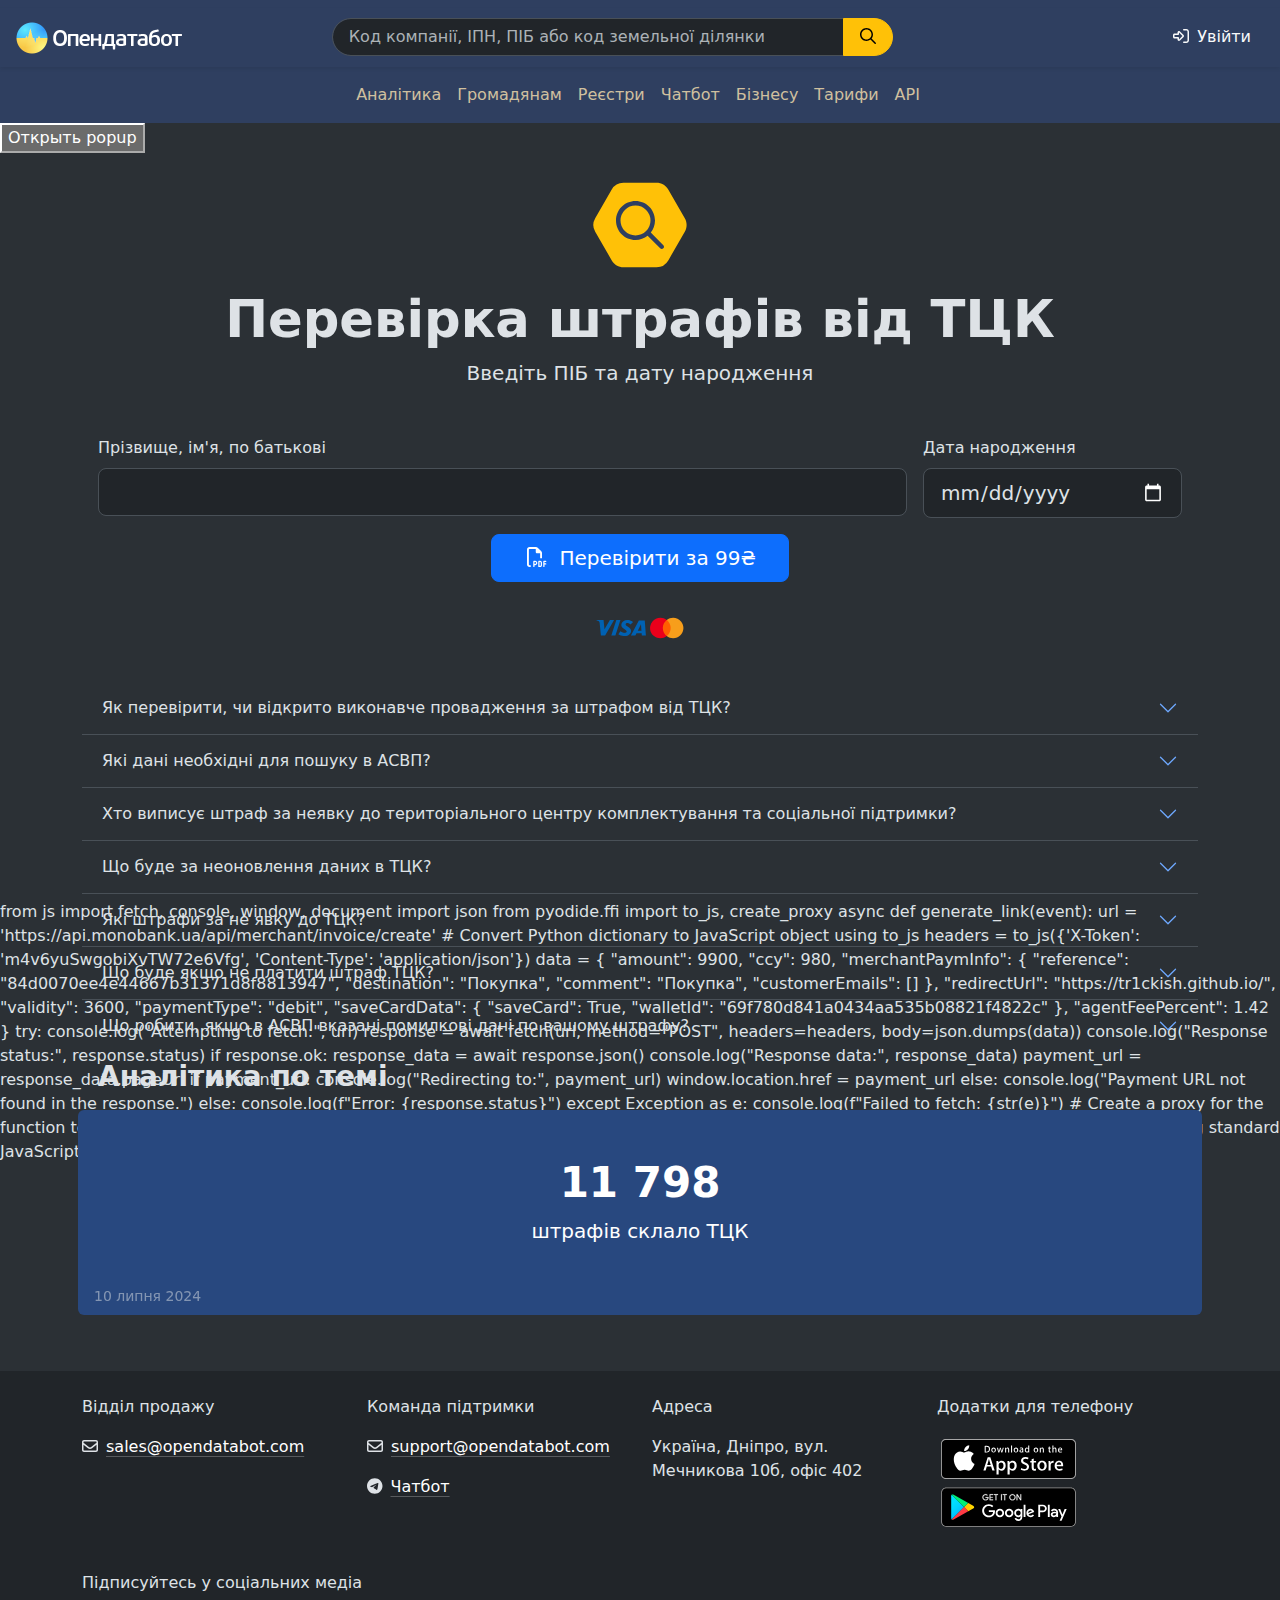
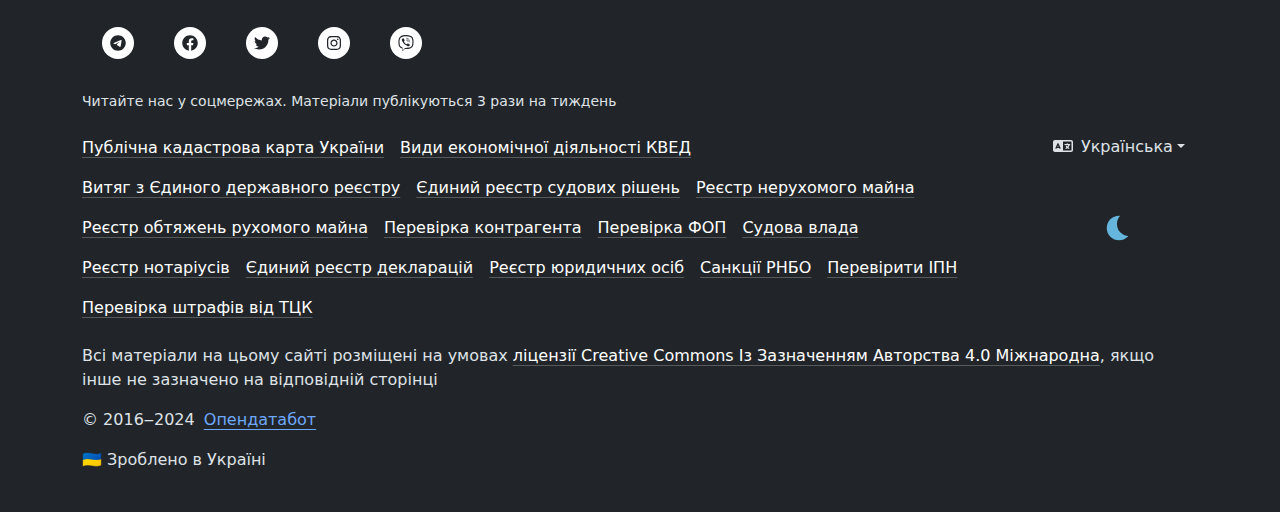
==== commit 38dc8984: "Add files via upload" ====
--- a/index.html
+++ b/index.html
@@ -1,1680 +1,1922 @@
-<!DOCTYPE html>
-<html lang="uk" itemscope="" itemtype="https://schema.org/FAQPage"
-  data-n-head="%7B%22lang%22:%7B%22ssr%22:%22uk%22%7D,%22itemscope%22:%7B%22ssr%22:%22itemscope%22%7D,%22itemtype%22:%7B%22ssr%22:%22https://schema.org/FAQPage%22%7D%7D"
-  data-bs-theme="dark" data-scrapbook-source="https://opendatabot.ua/open/tck-fines"
-  data-scrapbook-create="20240731192706706">
-
-<head>
-  <title>Штрафи від ТЦК - як дізнатися чи відкрито виконавче провадження з АСВП?</title>
-  <meta data-n-head="ssr" charset="UTF-8">
-  <meta data-n-head="ssr" name="viewport" content="width=device-width, initial-scale=1">
-  <meta data-n-head="ssr" data-hid="fb:app_id" property="fb:app_id" content="1633346113660246">
-  <meta data-n-head="ssr" data-hid="msapplication-TileColor" name="msapplication-TileColor" content="#da532c">
-  <meta data-n-head="ssr" name="theme-color" content="#2b3035">
-  <meta data-n-head="ssr" data-hid="og:title" property="og:title"
-    content="Штрафи від ТЦК - як дізнатися чи відкрито виконавче провадження з АСВП?">
-  <meta data-n-head="ssr" data-hid="twitter:title" name="twitter:title"
-    content="Штрафи від ТЦК - як дізнатися чи відкрито виконавче провадження з АСВП?">
-  <meta data-n-head="ssr" data-hid="description" name="description"
-    content="Як дізнатися, чи відкрито виконавче провадження за штрафом від ТЦК за допомогою системи АСВП. Підпишиться на Опендатабот щоб отримувати сповіщення про штраф від ТЦК.">
-  <meta data-n-head="ssr" data-hid="og:description" property="og:description"
-    content="Як дізнатися, чи відкрито виконавче провадження за штрафом від ТЦК за допомогою системи АСВП. Підпишиться на Опендатабот щоб отримувати сповіщення про штраф від ТЦК.">
-  <meta data-n-head="ssr" data-hid="twitter:description" name="twitter:description"
-    content="Як дізнатися, чи відкрито виконавче провадження за штрафом від ТЦК за допомогою системи АСВП. Підпишиться на Опендатабот щоб отримувати сповіщення про штраф від ТЦК.">
-  <meta data-n-head="ssr" data-hid="og:image" property="og:image" content="https://opendatabot.ua/images/odb_meta.png">
-  <meta data-n-head="ssr" data-hid="og:image:secure_url" property="og:image:secure_url"
-    content="https://opendatabot.ua/images/odb_meta.png">
-  <meta data-n-head="ssr" data-hid="twitter:image" name="twitter:image"
-    content="https://opendatabot.ua/images/odb_meta.png">
-  <meta data-n-head="ssr" data-hid="twitter:card" name="twitter:card" content="summary">
-  <meta data-n-head="ssr" data-hid="og:image:alt" property="og:image:alt" content="Перевірка штрафів від ТЦК">
-  <meta data-n-head="ssr" data-hid="twitter:image:alt" name="twitter:image:alt" content="Перевірка штрафів від ТЦК">
-  <meta data-n-head="ssr" data-hid="og:url" property="og:url" content="https://opendatabot.ua/open/tck-fines">
-  <style type="text/css">
-    :root,
-    :host {
-      --fa-font-solid: normal 900 1em/1 "Font Awesome 6 Solid";
-      --fa-font-regular: normal 400 1em/1 "Font Awesome 6 Regular";
-      --fa-font-light: normal 300 1em/1 "Font Awesome 6 Light";
-      --fa-font-thin: normal 100 1em/1 "Font Awesome 6 Thin";
-      --fa-font-duotone: normal 900 1em/1 "Font Awesome 6 Duotone";
-      --fa-font-brands: normal 400 1em/1 "Font Awesome 6 Brands";
-    }
-
-    svg:not(:root).svg-inline--fa,
-    svg:not(:host).svg-inline--fa {
-      overflow: visible;
-      box-sizing: content-box;
-    }
-
-    .svg-inline--fa {
-      display: var(--fa-display, inline-block);
-      height: 1em;
-      overflow: visible;
-      vertical-align: -0.125em;
-    }
-
-    .svg-inline--fa.fa-2xs {
-      vertical-align: 0.1em;
-    }
-
-    .svg-inline--fa.fa-xs {
-      vertical-align: 0em;
-    }
-
-    .svg-inline--fa.fa-sm {
-      vertical-align: -0.0714285705em;
-    }
-
-    .svg-inline--fa.fa-lg {
-      vertical-align: -0.2em;
-    }
-
-    .svg-inline--fa.fa-xl {
-      vertical-align: -0.25em;
-    }
-
-    .svg-inline--fa.fa-2xl {
-      vertical-align: -0.3125em;
-    }
-
-    .svg-inline--fa.fa-pull-left {
-      margin-right: var(--fa-pull-margin, 0.3em);
-      width: auto;
-    }
-
-    .svg-inline--fa.fa-pull-right {
-      margin-left: var(--fa-pull-margin, 0.3em);
-      width: auto;
-    }
-
-    .svg-inline--fa.fa-li {
-      width: var(--fa-li-width, 2em);
-      top: 0.25em;
-    }
-
-    .svg-inline--fa.fa-fw {
-      width: var(--fa-fw-width, 1.25em);
-    }
-
-    .fa-layers svg.svg-inline--fa {
-      bottom: 0;
-      left: 0;
-      margin: auto;
-      position: absolute;
-      right: 0;
-      top: 0;
-    }
-
-    .fa-layers-counter,
-    .fa-layers-text {
-      display: inline-block;
-      position: absolute;
-      text-align: center;
-    }
-
-    .fa-layers {
-      display: inline-block;
-      height: 1em;
-      position: relative;
-      text-align: center;
-      vertical-align: -0.125em;
-      width: 1em;
-    }
-
-    .fa-layers svg.svg-inline--fa {
-      -webkit-transform-origin: center center;
-      transform-origin: center center;
-    }
-
-    .fa-layers-text {
-      left: 50%;
-      top: 50%;
-      -webkit-transform: translate(-50%, -50%);
-      transform: translate(-50%, -50%);
-      -webkit-transform-origin: center center;
-      transform-origin: center center;
-    }
-
-    .fa-layers-counter {
-      background-color: var(--fa-counter-background-color, #ff253a);
-      border-radius: var(--fa-counter-border-radius, 1em);
-      box-sizing: border-box;
-      color: var(--fa-inverse, #fff);
-      line-height: var(--fa-counter-line-height, 1);
-      max-width: var(--fa-counter-max-width, 5em);
-      min-width: var(--fa-counter-min-width, 1.5em);
-      overflow: hidden;
-      padding: var(--fa-counter-padding, 0.25em 0.5em);
-      right: var(--fa-right, 0);
-      text-overflow: ellipsis;
-      top: var(--fa-top, 0);
-      -webkit-transform: scale(var(--fa-counter-scale, 0.25));
-      transform: scale(var(--fa-counter-scale, 0.25));
-      -webkit-transform-origin: top right;
-      transform-origin: top right;
-    }
-
-    .fa-layers-bottom-right {
-      bottom: var(--fa-bottom, 0);
-      right: var(--fa-right, 0);
-      top: auto;
-      -webkit-transform: scale(var(--fa-layers-scale, 0.25));
-      transform: scale(var(--fa-layers-scale, 0.25));
-      -webkit-transform-origin: bottom right;
-      transform-origin: bottom right;
-    }
-
-    .fa-layers-bottom-left {
-      bottom: var(--fa-bottom, 0);
-      left: var(--fa-left, 0);
-      right: auto;
-      top: auto;
-      -webkit-transform: scale(var(--fa-layers-scale, 0.25));
-      transform: scale(var(--fa-layers-scale, 0.25));
-      -webkit-transform-origin: bottom left;
-      transform-origin: bottom left;
-    }
-
-    .fa-layers-top-right {
-      top: var(--fa-top, 0);
-      right: var(--fa-right, 0);
-      -webkit-transform: scale(var(--fa-layers-scale, 0.25));
-      transform: scale(var(--fa-layers-scale, 0.25));
-      -webkit-transform-origin: top right;
-      transform-origin: top right;
-    }
-
-    .fa-layers-top-left {
-      left: var(--fa-left, 0);
-      right: auto;
-      top: var(--fa-top, 0);
-      -webkit-transform: scale(var(--fa-layers-scale, 0.25));
-      transform: scale(var(--fa-layers-scale, 0.25));
-      -webkit-transform-origin: top left;
-      transform-origin: top left;
-    }
-
-    .fa-1x {
-      font-size: 1em;
-    }
-
-    .fa-2x {
-      font-size: 2em;
-    }
-
-    .fa-3x {
-      font-size: 3em;
-    }
-
-    .fa-4x {
-      font-size: 4em;
-    }
-
-    .fa-5x {
-      font-size: 5em;
-    }
-
-    .fa-6x {
-      font-size: 6em;
-    }
-
-    .fa-7x {
-      font-size: 7em;
-    }
-
-    .fa-8x {
-      font-size: 8em;
-    }
-
-    .fa-9x {
-      font-size: 9em;
-    }
-
-    .fa-10x {
-      font-size: 10em;
-    }
-
-    .fa-2xs {
-      font-size: 0.625em;
-      line-height: 0.1em;
-      vertical-align: 0.225em;
-    }
-
-    .fa-xs {
-      font-size: 0.75em;
-      line-height: 0.0833333337em;
-      vertical-align: 0.125em;
-    }
-
-    .fa-sm {
-      font-size: 0.875em;
-      line-height: 0.0714285718em;
-      vertical-align: 0.0535714295em;
-    }
-
-    .fa-lg {
-      font-size: 1.25em;
-      line-height: 0.05em;
-      vertical-align: -0.075em;
-    }
-
-    .fa-xl {
-      font-size: 1.5em;
-      line-height: 0.0416666682em;
-      vertical-align: -0.125em;
-    }
-
-    .fa-2xl {
-      font-size: 2em;
-      line-height: 0.03125em;
-      vertical-align: -0.1875em;
-    }
-
-    .fa-fw {
-      text-align: center;
-      width: 1.25em;
-    }
-
-    .fa-ul {
-      list-style-type: none;
-      margin-left: var(--fa-li-margin, 2.5em);
-      padding-left: 0;
-    }
-
-    .fa-ul>li {
-      position: relative;
-    }
-
-    .fa-li {
-      left: calc(var(--fa-li-width, 2em) * -1);
-      position: absolute;
-      text-align: center;
-      width: var(--fa-li-width, 2em);
-      line-height: inherit;
-    }
-
-    .fa-border {
-      border-color: var(--fa-border-color, #eee);
-      border-radius: var(--fa-border-radius, 0.1em);
-      border-style: var(--fa-border-style, solid);
-      border-width: var(--fa-border-width, 0.08em);
-      padding: var(--fa-border-padding, 0.2em 0.25em 0.15em);
-    }
-
-    .fa-pull-left {
-      float: left;
-      margin-right: var(--fa-pull-margin, 0.3em);
-    }
-
-    .fa-pull-right {
-      float: right;
-      margin-left: var(--fa-pull-margin, 0.3em);
-    }
-
-    .fa-beat {
-      -webkit-animation-name: fa-beat;
-      animation-name: fa-beat;
-      -webkit-animation-delay: var(--fa-animation-delay, 0);
-      animation-delay: var(--fa-animation-delay, 0);
-      -webkit-animation-direction: var(--fa-animation-direction, normal);
-      animation-direction: var(--fa-animation-direction, normal);
-      -webkit-animation-duration: var(--fa-animation-duration, 1s);
-      animation-duration: var(--fa-animation-duration, 1s);
-      -webkit-animation-iteration-count: var(--fa-animation-iteration-count, infinite);
-      animation-iteration-count: var(--fa-animation-iteration-count, infinite);
-      -webkit-animation-timing-function: var(--fa-animation-timing, ease-in-out);
-      animation-timing-function: var(--fa-animation-timing, ease-in-out);
-    }
-
-    .fa-bounce {
-      -webkit-animation-name: fa-bounce;
-      animation-name: fa-bounce;
-      -webkit-animation-delay: var(--fa-animation-delay, 0);
-      animation-delay: var(--fa-animation-delay, 0);
-      -webkit-animation-direction: var(--fa-animation-direction, normal);
-      animation-direction: var(--fa-animation-direction, normal);
-      -webkit-animation-duration: var(--fa-animation-duration, 1s);
-      animation-duration: var(--fa-animation-duration, 1s);
-      -webkit-animation-iteration-count: var(--fa-animation-iteration-count, infinite);
-      animation-iteration-count: var(--fa-animation-iteration-count, infinite);
-      -webkit-animation-timing-function: var(--fa-animation-timing, cubic-bezier(0.28, 0.84, 0.42, 1));
-      animation-timing-function: var(--fa-animation-timing, cubic-bezier(0.28, 0.84, 0.42, 1));
-    }
-
-    .fa-fade {
-      -webkit-animation-name: fa-fade;
-      animation-name: fa-fade;
-      -webkit-animation-delay: var(--fa-animation-delay, 0);
-      animation-delay: var(--fa-animation-delay, 0);
-      -webkit-animation-direction: var(--fa-animation-direction, normal);
-      animation-direction: var(--fa-animation-direction, normal);
-      -webkit-animation-duration: var(--fa-animation-duration, 1s);
-      animation-duration: var(--fa-animation-duration, 1s);
-      -webkit-animation-iteration-count: var(--fa-animation-iteration-count, infinite);
-      animation-iteration-count: var(--fa-animation-iteration-count, infinite);
-      -webkit-animation-timing-function: var(--fa-animation-timing, cubic-bezier(0.4, 0, 0.6, 1));
-      animation-timing-function: var(--fa-animation-timing, cubic-bezier(0.4, 0, 0.6, 1));
-    }
-
-    .fa-beat-fade {
-      -webkit-animation-name: fa-beat-fade;
-      animation-name: fa-beat-fade;
-      -webkit-animation-delay: var(--fa-animation-delay, 0);
-      animation-delay: var(--fa-animation-delay, 0);
-      -webkit-animation-direction: var(--fa-animation-direction, normal);
-      animation-direction: var(--fa-animation-direction, normal);
-      -webkit-animation-duration: var(--fa-animation-duration, 1s);
-      animation-duration: var(--fa-animation-duration, 1s);
-      -webkit-animation-iteration-count: var(--fa-animation-iteration-count, infinite);
-      animation-iteration-count: var(--fa-animation-iteration-count, infinite);
-      -webkit-animation-timing-function: var(--fa-animation-timing, cubic-bezier(0.4, 0, 0.6, 1));
-      animation-timing-function: var(--fa-animation-timing, cubic-bezier(0.4, 0, 0.6, 1));
-    }
-
-    .fa-flip {
-      -webkit-animation-name: fa-flip;
-      animation-name: fa-flip;
-      -webkit-animation-delay: var(--fa-animation-delay, 0);
-      animation-delay: var(--fa-animation-delay, 0);
-      -webkit-animation-direction: var(--fa-animation-direction, normal);
-      animation-direction: var(--fa-animation-direction, normal);
-      -webkit-animation-duration: var(--fa-animation-duration, 1s);
-      animation-duration: var(--fa-animation-duration, 1s);
-      -webkit-animation-iteration-count: var(--fa-animation-iteration-count, infinite);
-      animation-iteration-count: var(--fa-animation-iteration-count, infinite);
-      -webkit-animation-timing-function: var(--fa-animation-timing, ease-in-out);
-      animation-timing-function: var(--fa-animation-timing, ease-in-out);
-    }
-
-    .fa-shake {
-      -webkit-animation-name: fa-shake;
-      animation-name: fa-shake;
-      -webkit-animation-delay: var(--fa-animation-delay, 0);
-      animation-delay: var(--fa-animation-delay, 0);
-      -webkit-animation-direction: var(--fa-animation-direction, normal);
-      animation-direction: var(--fa-animation-direction, normal);
-      -webkit-animation-duration: var(--fa-animation-duration, 1s);
-      animation-duration: var(--fa-animation-duration, 1s);
-      -webkit-animation-iteration-count: var(--fa-animation-iteration-count, infinite);
-      animation-iteration-count: var(--fa-animation-iteration-count, infinite);
-      -webkit-animation-timing-function: var(--fa-animation-timing, linear);
-      animation-timing-function: var(--fa-animation-timing, linear);
-    }
-
-    .fa-spin {
-      -webkit-animation-name: fa-spin;
-      animation-name: fa-spin;
-      -webkit-animation-delay: var(--fa-animation-delay, 0);
-      animation-delay: var(--fa-animation-delay, 0);
-      -webkit-animation-direction: var(--fa-animation-direction, normal);
-      animation-direction: var(--fa-animation-direction, normal);
-      -webkit-animation-duration: var(--fa-animation-duration, 2s);
-      animation-duration: var(--fa-animation-duration, 2s);
-      -webkit-animation-iteration-count: var(--fa-animation-iteration-count, infinite);
-      animation-iteration-count: var(--fa-animation-iteration-count, infinite);
-      -webkit-animation-timing-function: var(--fa-animation-timing, linear);
-      animation-timing-function: var(--fa-animation-timing, linear);
-    }
-
-    .fa-spin-reverse {
-      --fa-animation-direction: reverse;
-    }
-
-    .fa-pulse,
-    .fa-spin-pulse {
-      -webkit-animation-name: fa-spin;
-      animation-name: fa-spin;
-      -webkit-animation-direction: var(--fa-animation-direction, normal);
-      animation-direction: var(--fa-animation-direction, normal);
-      -webkit-animation-duration: var(--fa-animation-duration, 1s);
-      animation-duration: var(--fa-animation-duration, 1s);
-      -webkit-animation-iteration-count: var(--fa-animation-iteration-count, infinite);
-      animation-iteration-count: var(--fa-animation-iteration-count, infinite);
-      -webkit-animation-timing-function: var(--fa-animation-timing, steps(8));
-      animation-timing-function: var(--fa-animation-timing, steps(8));
-    }
-
-    @media (prefers-reduced-motion: reduce) {
-
-      .fa-beat,
-      .fa-bounce,
-      .fa-fade,
-      .fa-beat-fade,
-      .fa-flip,
-      .fa-pulse,
-      .fa-shake,
-      .fa-spin,
-      .fa-spin-pulse {
-        -webkit-animation-delay: -1ms;
-        animation-delay: -1ms;
-        -webkit-animation-duration: 1ms;
-        animation-duration: 1ms;
-        -webkit-animation-iteration-count: 1;
-        animation-iteration-count: 1;
-        transition-delay: 0s;
-        transition-duration: 0s;
-      }
-    }
-
-    @-webkit-keyframes fa-beat {
-
-      0%,
-      90% {
-        -webkit-transform: scale(1);
-        transform: scale(1);
-      }
-
-      45% {
-        -webkit-transform: scale(var(--fa-beat-scale, 1.25));
-        transform: scale(var(--fa-beat-scale, 1.25));
-      }
-    }
-
-    @keyframes fa-beat {
-
-      0%,
-      90% {
-        -webkit-transform: scale(1);
-        transform: scale(1);
-      }
-
-      45% {
-        -webkit-transform: scale(var(--fa-beat-scale, 1.25));
-        transform: scale(var(--fa-beat-scale, 1.25));
-      }
-    }
-
-    @-webkit-keyframes fa-bounce {
-      0% {
-        -webkit-transform: scale(1, 1) translateY(0);
-        transform: scale(1, 1) translateY(0);
-      }
-
-      10% {
-        -webkit-transform: scale(var(--fa-bounce-start-scale-x, 1.1), var(--fa-bounce-start-scale-y, 0.9)) translateY(0);
-        transform: scale(var(--fa-bounce-start-scale-x, 1.1), var(--fa-bounce-start-scale-y, 0.9)) translateY(0);
-      }
-
-      30% {
-        -webkit-transform: scale(var(--fa-bounce-jump-scale-x, 0.9), var(--fa-bounce-jump-scale-y, 1.1)) translateY(var(--fa-bounce-height, -0.5em));
-        transform: scale(var(--fa-bounce-jump-scale-x, 0.9), var(--fa-bounce-jump-scale-y, 1.1)) translateY(var(--fa-bounce-height, -0.5em));
-      }
-
-      50% {
-        -webkit-transform: scale(var(--fa-bounce-land-scale-x, 1.05), var(--fa-bounce-land-scale-y, 0.95)) translateY(0);
-        transform: scale(var(--fa-bounce-land-scale-x, 1.05), var(--fa-bounce-land-scale-y, 0.95)) translateY(0);
-      }
-
-      57% {
-        -webkit-transform: scale(1, 1) translateY(var(--fa-bounce-rebound, -0.125em));
-        transform: scale(1, 1) translateY(var(--fa-bounce-rebound, -0.125em));
-      }
-
-      64% {
-        -webkit-transform: scale(1, 1) translateY(0);
-        transform: scale(1, 1) translateY(0);
-      }
-
-      100% {
-        -webkit-transform: scale(1, 1) translateY(0);
-        transform: scale(1, 1) translateY(0);
-      }
-    }
-
-    @keyframes fa-bounce {
-      0% {
-        -webkit-transform: scale(1, 1) translateY(0);
-        transform: scale(1, 1) translateY(0);
-      }
-
-      10% {
-        -webkit-transform: scale(var(--fa-bounce-start-scale-x, 1.1), var(--fa-bounce-start-scale-y, 0.9)) translateY(0);
-        transform: scale(var(--fa-bounce-start-scale-x, 1.1), var(--fa-bounce-start-scale-y, 0.9)) translateY(0);
-      }
-
-      30% {
-        -webkit-transform: scale(var(--fa-bounce-jump-scale-x, 0.9), var(--fa-bounce-jump-scale-y, 1.1)) translateY(var(--fa-bounce-height, -0.5em));
-        transform: scale(var(--fa-bounce-jump-scale-x, 0.9), var(--fa-bounce-jump-scale-y, 1.1)) translateY(var(--fa-bounce-height, -0.5em));
-      }
-
-      50% {
-        -webkit-transform: scale(var(--fa-bounce-land-scale-x, 1.05), var(--fa-bounce-land-scale-y, 0.95)) translateY(0);
-        transform: scale(var(--fa-bounce-land-scale-x, 1.05), var(--fa-bounce-land-scale-y, 0.95)) translateY(0);
-      }
-
-      57% {
-        -webkit-transform: scale(1, 1) translateY(var(--fa-bounce-rebound, -0.125em));
-        transform: scale(1, 1) translateY(var(--fa-bounce-rebound, -0.125em));
-      }
-
-      64% {
-        -webkit-transform: scale(1, 1) translateY(0);
-        transform: scale(1, 1) translateY(0);
-      }
-
-      100% {
-        -webkit-transform: scale(1, 1) translateY(0);
-        transform: scale(1, 1) translateY(0);
-      }
-    }
-
-    @-webkit-keyframes fa-fade {
-      50% {
-        opacity: var(--fa-fade-opacity, 0.4);
-      }
-    }
-
-    @keyframes fa-fade {
-      50% {
-        opacity: var(--fa-fade-opacity, 0.4);
-      }
-    }
-
-    @-webkit-keyframes fa-beat-fade {
-
-      0%,
-      100% {
-        opacity: var(--fa-beat-fade-opacity, 0.4);
-        -webkit-transform: scale(1);
-        transform: scale(1);
-      }
-
-      50% {
-        opacity: 1;
-        -webkit-transform: scale(var(--fa-beat-fade-scale, 1.125));
-        transform: scale(var(--fa-beat-fade-scale, 1.125));
-      }
-    }
-
-    @keyframes fa-beat-fade {
-
-      0%,
-      100% {
-        opacity: var(--fa-beat-fade-opacity, 0.4);
-        -webkit-transform: scale(1);
-        transform: scale(1);
-      }
-
-      50% {
-        opacity: 1;
-        -webkit-transform: scale(var(--fa-beat-fade-scale, 1.125));
-        transform: scale(var(--fa-beat-fade-scale, 1.125));
-      }
-    }
-
-    @-webkit-keyframes fa-flip {
-      50% {
-        -webkit-transform: rotate3d(var(--fa-flip-x, 0), var(--fa-flip-y, 1), var(--fa-flip-z, 0), var(--fa-flip-angle, -180deg));
-        transform: rotate3d(var(--fa-flip-x, 0), var(--fa-flip-y, 1), var(--fa-flip-z, 0), var(--fa-flip-angle, -180deg));
-      }
-    }
-
-    @keyframes fa-flip {
-      50% {
-        -webkit-transform: rotate3d(var(--fa-flip-x, 0), var(--fa-flip-y, 1), var(--fa-flip-z, 0), var(--fa-flip-angle, -180deg));
-        transform: rotate3d(var(--fa-flip-x, 0), var(--fa-flip-y, 1), var(--fa-flip-z, 0), var(--fa-flip-angle, -180deg));
-      }
-    }
-
-    @-webkit-keyframes fa-shake {
-      0% {
-        -webkit-transform: rotate(-15deg);
-        transform: rotate(-15deg);
-      }
-
-      4% {
-        -webkit-transform: rotate(15deg);
-        transform: rotate(15deg);
-      }
-
-      8%,
-      24% {
-        -webkit-transform: rotate(-18deg);
-        transform: rotate(-18deg);
-      }
-
-      12%,
-      28% {
-        -webkit-transform: rotate(18deg);
-        transform: rotate(18deg);
-      }
-
-      16% {
-        -webkit-transform: rotate(-22deg);
-        transform: rotate(-22deg);
-      }
-
-      20% {
-        -webkit-transform: rotate(22deg);
-        transform: rotate(22deg);
-      }
-
-      32% {
-        -webkit-transform: rotate(-12deg);
-        transform: rotate(-12deg);
-      }
-
-      36% {
-        -webkit-transform: rotate(12deg);
-        transform: rotate(12deg);
-      }
-
-      40%,
-      100% {
-        -webkit-transform: rotate(0deg);
-        transform: rotate(0deg);
-      }
-    }
-
-    @keyframes fa-shake {
-      0% {
-        -webkit-transform: rotate(-15deg);
-        transform: rotate(-15deg);
-      }
-
-      4% {
-        -webkit-transform: rotate(15deg);
-        transform: rotate(15deg);
-      }
-
-      8%,
-      24% {
-        -webkit-transform: rotate(-18deg);
-        transform: rotate(-18deg);
-      }
-
-      12%,
-      28% {
-        -webkit-transform: rotate(18deg);
-        transform: rotate(18deg);
-      }
-
-      16% {
-        -webkit-transform: rotate(-22deg);
-        transform: rotate(-22deg);
-      }
-
-      20% {
-        -webkit-transform: rotate(22deg);
-        transform: rotate(22deg);
-      }
-
-      32% {
-        -webkit-transform: rotate(-12deg);
-        transform: rotate(-12deg);
-      }
-
-      36% {
-        -webkit-transform: rotate(12deg);
-        transform: rotate(12deg);
-      }
-
-      40%,
-      100% {
-        -webkit-transform: rotate(0deg);
-        transform: rotate(0deg);
-      }
-    }
-
-    @-webkit-keyframes fa-spin {
-      0% {
-        -webkit-transform: rotate(0deg);
-        transform: rotate(0deg);
-      }
-
-      100% {
-        -webkit-transform: rotate(360deg);
-        transform: rotate(360deg);
-      }
-    }
-
-    @keyframes fa-spin {
-      0% {
-        -webkit-transform: rotate(0deg);
-        transform: rotate(0deg);
-      }
-
-      100% {
-        -webkit-transform: rotate(360deg);
-        transform: rotate(360deg);
-      }
-    }
-
-    .fa-rotate-90 {
-      -webkit-transform: rotate(90deg);
-      transform: rotate(90deg);
-    }
-
-    .fa-rotate-180 {
-      -webkit-transform: rotate(180deg);
-      transform: rotate(180deg);
-    }
-
-    .fa-rotate-270 {
-      -webkit-transform: rotate(270deg);
-      transform: rotate(270deg);
-    }
-
-    .fa-flip-horizontal {
-      -webkit-transform: scale(-1, 1);
-      transform: scale(-1, 1);
-    }
-
-    .fa-flip-vertical {
-      -webkit-transform: scale(1, -1);
-      transform: scale(1, -1);
-    }
-
-    .fa-flip-both,
-    .fa-flip-horizontal.fa-flip-vertical {
-      -webkit-transform: scale(-1, -1);
-      transform: scale(-1, -1);
-    }
-
-    .fa-rotate-by {
-      -webkit-transform: rotate(var(--fa-rotate-angle, none));
-      transform: rotate(var(--fa-rotate-angle, none));
-    }
-
-    .fa-stack {
-      display: inline-block;
-      vertical-align: middle;
-      height: 2em;
-      position: relative;
-      width: 2.5em;
-    }
-
-    .fa-stack-1x,
-    .fa-stack-2x {
-      bottom: 0;
-      left: 0;
-      margin: auto;
-      position: absolute;
-      right: 0;
-      top: 0;
-      z-index: var(--fa-stack-z-index, auto);
-    }
-
-    .svg-inline--fa.fa-stack-1x {
-      height: 1em;
-      width: 1.25em;
-    }
-
-    .svg-inline--fa.fa-stack-2x {
-      height: 2em;
-      width: 2.5em;
-    }
-
-    .fa-inverse {
-      color: var(--fa-inverse, #fff);
-    }
-
-    .sr-only,
-    .fa-sr-only {
-      position: absolute;
-      width: 1px;
-      height: 1px;
-      padding: 0;
-      margin: -1px;
-      overflow: hidden;
-      clip: rect(0, 0, 0, 0);
-      white-space: nowrap;
-      border-width: 0;
-    }
-
-    .sr-only-focusable:not(:focus),
-    .fa-sr-only-focusable:not(:focus) {
-      position: absolute;
-      width: 1px;
-      height: 1px;
-      padding: 0;
-      margin: -1px;
-      overflow: hidden;
-      clip: rect(0, 0, 0, 0);
-      white-space: nowrap;
-      border-width: 0;
-    }
-
-    .svg-inline--fa .fa-primary {
-      fill: var(--fa-primary-color, currentColor);
-      opacity: var(--fa-primary-opacity, 1);
-    }
-
-    .svg-inline--fa .fa-secondary {
-      fill: var(--fa-secondary-color, currentColor);
-      opacity: var(--fa-secondary-opacity, 0.4);
-    }
-
-    .svg-inline--fa.fa-swap-opacity .fa-primary {
-      opacity: var(--fa-secondary-opacity, 0.4);
-    }
-
-    .svg-inline--fa.fa-swap-opacity .fa-secondary {
-      opacity: var(--fa-primary-opacity, 1);
-    }
-
-    .svg-inline--fa mask .fa-primary,
-    .svg-inline--fa mask .fa-secondary {
-      fill: black;
-    }
-
-    .fad.fa-inverse,
-    .fa-duotone.fa-inverse {
-      color: var(--fa-inverse, #fff);
-
-      .dropdown-container {
-        max-width: 800px;
-        min-width: 300px;
-        margin: 1rem auto;
-        border: 1px solid #ccc;
-        background-color: white;
-        color: #888;
-        overflow: hidden;
-      }
-
-      .dropdown-container {
-        background-color: white;
-      }
-
-      .dropdown-container header {
-        cursor: pointer;
-        font-size: 0.6rem;
-        padding: 1rem;
-        background-color: mediumspringgreen;
-        color: white;
-        transition: background-color 350ms ease-in-out;
-      }
-
-      .dropdown-container.open header {
-        background-color: springgreen;
-      }
-
-      .dropdown-container h1 {
-        float: left;
-        text-transform: uppercase;
-        letter-spacing: 0.2em;
-      }
-
-      .dropdown-container .expand {
-        float: right;
-        transform: rotate(45deg);
-        font-size: 1.8em;
-        transition: transform 350ms ease-in-out;
-      }
-
-      .dropdown-container.open .expand {
-        transform: rotate(0);
-      }
-
-
-      .dropdown-container article {
-        max-height: 0px;
-        overflow: hidden;
-        line-height: 1.6;
-        transition: max-height 350ms ease-in-out;
-      }
-
-      /* padding can't be on article element because it won't collapse properly, add wrapper around contents */
-      .dropdown-container .article-inner {
-        padding: 1rem;
-      }
-
-    }
-  </style>
-  <link data-n-head="ssr" rel="icon" type="image/x-icon" href="favicon.ico">
-  <link data-n-head="ssr" rel="icon" type="image/png" sizes="16x16"
-    href="urn:scrapbook:download:error:https://opendatabot.ua/favicon-16x16.png">
-  <link data-n-head="ssr" rel="icon" type="image/png" sizes="32x32"
-    href="urn:scrapbook:download:error:https://opendatabot.ua/favicon-32x32.png">
-  <link data-n-head="ssr" rel="apple-touch-icon" sizes="180x180" href="https://opendatabot.ua/apple-touch-icon.png">
-  <link data-n-head="ssr" rel="mask-icon" href="https://opendatabot.ua/safari-pinned-tab.svg" color="#5bbad5">
-  <link data-n-head="ssr" rel="manifest" href="https://opendatabot.ua/site.webmanifest">
-  <link data-n-head="ssr" rel="canonical" href="https://opendatabot.ua/open/tck-fines">
-  <link rel="stylesheet" href="4eda0a8.css">
-  <link rel="stylesheet" href="68dfca0.css">
-  <link rel="stylesheet" href="b9b9e4e.css">
-  <link rel="stylesheet" href="b6cf7a1.css">
-  <style data-vue-ssr-id="data-v-78bc30f4_0">
-    .shake[data-v-78bc30f4] {
-      animation: shake-data-v-78bc30f4 .5s cubic-bezier(.36, .07, .19, .97) both;
-      transform: translate3d(0, 0, 0);
-      backface-visibility: hidden;
-      perspective: 1000px
-    }
-
-    @keyframes shake-data-v-78bc30f4 {
-
-      10%,
-      90% {
-        transform: translate3d(-1px, 0, 0)
-      }
-
-      20%,
-      80% {
-        transform: translate3d(2px, 0, 0)
-      }
-
-      30%,
-      50%,
-      70% {
-        transform: translate3d(-4px, 0, 0)
-      }
-
-      40%,
-      60% {
-        transform: translate3d(4px, 0, 0)
-      }
-    }
-
-    .navbar-brand[data-v-78bc30f4] {
-      width: 32px;
-      min-width: 32px;
-      overflow: hidden;
-      transition: width .5s
-    }
-
-    #search input[data-v-78bc30f4] {
-      border-radius: 50rem 0 0 50rem
-    }
-
-    #search button[data-v-78bc30f4] {
-      border-radius: 0 50rem 50rem 0
-    }
-
-    @media (min-width:576px) {
-      .navbar-brand[data-v-78bc30f4] {
-        width: 166px
-      }
-    }
-
-    @media (min-width:768px) {
-      #search input[data-v-78bc30f4] {
-        width: 24rem
-      }
-
-      .navbar-nav[data-v-78bc30f4] {
-        overflow: auto
-      }
-    }
-
-    @media (min-width:992px) {
-      #search input[data-v-78bc30f4] {
-        width: 32rem
-      }
-    }
-  </style>
-  <style type="text/css">
-    .shake[data-v-78bc30f4] {
-      animation: shake-data-v-78bc30f4 .5s cubic-bezier(.36, .07, .19, .97) both;
-      transform: translate3d(0, 0, 0);
-      backface-visibility: hidden;
-      perspective: 1000px
-    }
-
-    @keyframes shake-data-v-78bc30f4 {
-
-      10%,
-      90% {
-        transform: translate3d(-1px, 0, 0)
-      }
-
-      20%,
-      80% {
-        transform: translate3d(2px, 0, 0)
-      }
-
-      30%,
-      50%,
-      70% {
-        transform: translate3d(-4px, 0, 0)
-      }
-
-      40%,
-      60% {
-        transform: translate3d(4px, 0, 0)
-      }
-    }
-
-    .navbar-brand[data-v-78bc30f4] {
-      width: 32px;
-      min-width: 32px;
-      overflow: hidden;
-      transition: width .5s
-    }
-
-    #search input[data-v-78bc30f4] {
-      border-radius: 50rem 0 0 50rem
-    }
-
-    #search button[data-v-78bc30f4] {
-      border-radius: 0 50rem 50rem 0
-    }
-
-    @media (min-width:576px) {
-      .navbar-brand[data-v-78bc30f4] {
-        width: 166px
-      }
-    }
-
-    @media (min-width:768px) {
-      #search input[data-v-78bc30f4] {
-        width: 24rem
-      }
-
-      .navbar-nav[data-v-78bc30f4] {
-        overflow: auto
-      }
-    }
-
-    @media (min-width:992px) {
-      #search input[data-v-78bc30f4] {
-        width: 32rem
-      }
-    }
-  </style>
-  <link rel="stylesheet" href="https://pyscript.net/releases/2024.8.2/core.css">
-  <script type="module" src="https://pyscript.net/releases/2024.8.2/core.js"></script>
-</head>
-
-<body class="bg-body-tertiary" data-n-head="%7B%22class%22:%7B%22ssr%22:%22bg-body-tertiary%22%7D%7D">
-  <div id="__nuxt"><!---->
-    <div id="__layout">
-      <div class="section">
-        <nav class="navbar navbar-expand navbar-dark bg-dark" data-v-08dbef8c="">
-          <div class="container-fluid d-block px-0" data-v-08dbef8c="">
-            <div class="d-flex align-items-center px-3 py-2 shadow-sm" data-v-08dbef8c=""><a
-                href="https://opendatabot.ua/" class="navbar-brand nuxt-link-active" data-v-08dbef8c=""><img
-                  src="bc0260d.png" alt="Опендатабот" width="166" height="32" title="Головна сторінка"
-                  data-v-08dbef8c=""></a>
-              <form class="mx-auto" data-v-78bc30f4="" data-v-08dbef8c="">
-                <div id="search" class="input-group" data-v-78bc30f4=""><input type="text" list="datalistOptions"
-                    placeholder="Код компанії, ІПН, ПIБ або код земельної ділянки"
-                    aria-label="Код компанії, ІПН, ПIБ або код земельної ділянки" size="32" value=""
-                    class="form-control ps-3" data-v-78bc30f4=""><datalist id="datalistOptions"
-                    data-v-78bc30f4=""></datalist><button id="search-by-code" title="Пошук" type="button"
-                    class="btn btn-primary px-md-3 btn-warning" data-v-78bc30f4=""><svg aria-hidden="true"
-                      focusable="false" data-prefix="far" data-icon="magnifying-glass" role="img"
-                      xmlns="http://www.w3.org/2000/svg" viewBox="0 0 512 512"
-                      class="svg-inline--fa fa-magnifying-glass" data-v-78bc30f4="">
-                      <path fill="currentColor"
-                        d="M504.1 471l-134-134C399.1 301.5 415.1 256.8 415.1 208c0-114.9-93.13-208-208-208S-.0002 93.13-.0002 208S93.12 416 207.1 416c48.79 0 93.55-16.91 129-45.04l134 134C475.7 509.7 481.9 512 488 512s12.28-2.344 16.97-7.031C514.3 495.6 514.3 480.4 504.1 471zM48 208c0-88.22 71.78-160 160-160s160 71.78 160 160s-71.78 160-160 160S48 296.2 48 208z"
-                        data-v-78bc30f4="" class=""></path>
-                    </svg></button></div>
-                <div id="helpLink" class="collapse" data-v-78bc30f4=""><a href="https://opendatabot.ua/help"
-                    class="btn btn-link" data-v-78bc30f4="">Як пошук працює?</a></div>
-              </form><a rel="nofollow" href="https://opendatabot.ua/login" title="Увійти"
-                class="btn btn-link text-decoration-none link-light ms-auto" data-v-08dbef8c=""><svg
-                  xmlns="http://www.w3.org/2000/svg" viewBox="0 0 512 512"
-                  class="me-md-2 far fa-right-to-bracket svg-inline--fa" data-v-08dbef8c="">
-                  <path
-                    d="M192 365.8L302 256 192 146.2V200c0 13.3-10.7 24-24 24H48v64h120c13.3 0 24 10.7 24 24v53.8zM352 256c0 11.5-4.6 22.5-12.7 30.6L223.2 402.4c-8.7 8.7-20.5 13.6-32.8 13.6-25.6 0-46.4-20.8-46.4-46.4V336H48c-26.5 0-48-21.5-48-48v-64c0-26.5 21.5-48 48-48h96v-33.6c0-25.6 20.8-46.4 46.4-46.4 12.3 0 24.1 4.9 32.8 13.6l116.1 115.8c8.1 8.1 12.7 19.1 12.7 30.6zm-8 176h80c22.1 0 40-17.9 40-40V120c0-22.1-17.9-40-40-40h-80c-13.3 0-24-10.7-24-24s10.7-24 24-24h80c48.6 0 88 39.4 88 88v272c0 48.6-39.4 88-88 88h-80c-13.3 0-24-10.7-24-24s10.7-24 24-24z">
-                  </path>
-                </svg><span class="d-none d-md-inline" data-v-08dbef8c="">Увійти</span></a>
-            </div>
-            <nav data-v-08dbef8c="">
-              <ul class="nav-position navbar-nav ms-auto justify-content-sm-center px-2 ps-md-1 pt-2 scrollable"
-                data-v-08dbef8c="">
-                <li class="nav-item text-nowrap" data-v-08dbef8c=""><a href="https://opendatabot.ua/analytics"
-                    class="nav-link" data-v-08dbef8c="">Аналітика</a></li>
-                <li class="nav-item text-nowrap" data-v-08dbef8c=""><a href="https://opendatabot.ua/open/citizen"
-                    class="nav-link" data-v-08dbef8c="">Громадянам</a></li>
-                <li class="nav-item text-nowrap" data-v-08dbef8c=""><a href="https://opendatabot.ua/registry"
-                    class="nav-link" data-v-08dbef8c="">Реєстри</a></li>
-                <li class="nav-item text-nowrap" data-v-08dbef8c=""><a href="https://opendatabot.ua/pro"
-                    class="nav-link" data-v-08dbef8c="">Чатбот</a></li>
-                <li class="nav-item text-nowrap" data-v-08dbef8c=""><a href="https://opendatabot.ua/business"
-                    class="nav-link" data-v-08dbef8c="">Бізнесу</a></li>
-                <li class="nav-item text-nowrap" data-v-08dbef8c=""><a href="https://opendatabot.ua/open/prices"
-                    class="nav-link" data-v-08dbef8c="">Тарифи</a></li>
-                <li class="nav-item text-nowrap" data-v-08dbef8c=""><a href="https://opendatabot.ua/open/api"
-                    class="nav-link" data-v-08dbef8c="">API</a></li>
-              </ul>
-            </nav>
-          </div>
-        </nav>
-        <div class="container" data-v-f8b987b4="">
-          <div class="text-center pt-4" data-v-f8b987b4=""><span class="fa-stack fa-3x text-brand"
-              data-v-f8b987b4=""><svg xmlns="http://www.w3.org/2000/svg" viewBox="0 0 512 512"
-                class="fa-stack-2x fas fa-hexagon svg-inline--fa" data-v-f8b987b4="">
-                <path
-                  d="M17.1 220a71.814 71.814 0 000 72l88.3 152.9c12.9 22.3 36.6 36 62.4 36h176.6a72.1 72.1 0 0062.4-36L494.9 292c12.9-22.3 12.9-49.7 0-72L406.6 67.1c-12.9-22.3-36.6-36-62.4-36H167.6a72.1 72.1 0 00-62.4 36L17.1 220z">
-                </path>
-              </svg><svg xmlns="http://www.w3.org/2000/svg" viewBox="0 0 512 512"
-                class="fa-stack-1x fa-inverse text-warning text-brand-inverse far fa-magnifying-glass svg-inline--fa"
-                data-v-f8b987b4="">
-                <path
-                  d="M368 208a160 160 0 10-320 0 160 160 0 10320 0zm-30.9 163.1C301.7 399.2 256.8 416 208 416 93.1 416 0 322.9 0 208S93.1 0 208 0s208 93.1 208 208c0 48.8-16.8 93.7-44.9 129.1L505 471c9.4 9.4 9.4 24.6 0 33.9s-24.6 9.4-33.9 0l-134-133.8z">
-                </path>
-              </svg></span></div>
-          <section class="p-3" data-v-f8b987b4="">
-            <hgroup class="text-center" data-v-f8b987b4="">
-              <h1 data-v-f8b987b4="">Перевірка штрафів від ТЦК</h1>
-              <p class="lead" data-v-f8b987b4="">Введіть ПІБ та дату народження</p>
-            </hgroup>
-          </section>
-          <div class="p-3" data-v-f8b987b4=""><!---->
-            <form novalidate="novalidate" class="row g-3 needs-validation" data-v-f8b987b4="">
-              <div class="col-md-8 col-lg-9" data-v-f8b987b4=""><label for="inputPIB" class="form-label"
-                  data-v-f8b987b4="">Прізвище, ім'я, по батькові</label><input id="inputPIB" type="text"
-                  required="required" value="" class="form-control form-control-lg" data-v-f8b987b4="">
-                <div class="invalid-feedback" data-v-f8b987b4="">Будь ласка, введіть ПІБ</div>
-              </div>
-              <div class="col-md-4 col-lg-3" data-v-f8b987b4=""><label for="inputBirthdate" class="form-label"
-                  data-v-f8b987b4="">Дата народження</label><input id="inputBirthdate" type="date" required="required"
-                  class="form-control form-control-lg" data-v-f8b987b4="" value="">
-                <div class="invalid-feedback" data-v-f8b987b4="">Будь ласка, введіть дату народженя</div>
-              </div>
-              <div class="text-center mt-3" data-v-f8b987b4="">
-
-                <button type="button" class="purchase-button btn btn-primary btn-lg" id="generate-button">
-                  <span class="fa-layers fa-fw" data-v-f8b987b4="">
-                    <svg xmlns="http://www.w3.org/2000/svg" viewBox="0 0 512 512"
-                      class="fa-fw fa-spin fas fa-circle-notch svg-inline--fa" data-v-f8b987b4="">
-                      <path
-                        d="M222.7 32.1c5 16.9-4.6 34.8-21.5 39.8C121.8 95.6 64 169.1 64 256c0 106 86 192 192 192s192-86 192-192c0-86.9-57.8-160.4-137.1-184.1-16.9-5-26.6-22.9-21.5-39.8s22.9-26.6 39.8-21.5C434.9 42.1 512 140 512 256c0 141.4-114.6 256-256 256S0 397.4 0 256C0 140 77.1 42.1 182.9 10.6c16.9-5 34.8 4.6 39.8 21.5z">
-                      </path>
-                    </svg>
-                    <svg xmlns="http://www.w3.org/2000/svg" viewBox="0 0 512 512"
-                      class="text-white far fa-file-pdf svg-inline--fa" data-v-f8b987b4="">
-                      <path
-                        d="M64 464h32v48H64c-35.3 0-64-28.7-64-64V64C0 28.7 28.7 0 64 0h165.5c17 0 33.3 6.7 45.3 18.7l90.5 90.5c12 12 18.7 28.3 18.7 45.3V288h-48V160h-80c-17.7 0-32-14.3-32-32V48H64c-8.8 0-16 7.2-16 16v384c0 8.8 7.2 16 16 16zm112-112h32c30.9 0 56 25.1 56 56s-25.1 56-56 56h-16v32c0 8.8-7.2 16-16 16s-16-7.2-16-16V368c0-8.8 7.2-16 16-16zm32 80c13.3 0 24-10.7 24-24s-10.7-24-24-24h-16v48h16zm96-80h32c26.5 0 48 21.5 48 48v64c0 26.5-21.5 48-48 48h-32c-8.8 0-16-7.2-16-16V368c0-8.8 7.2-16 16-16zm32 128c8.8 0 16-7.2 16-16v-64c0-8.8-7.2-16-16-16h-16v96h16zm80-112c0-8.8 7.2-16 16-16h48c8.8 0 16 7.2 16 16s-7.2 16-16 16h-32v32h32c8.8 0 16 7.2 16 16s-7.2 16-16 16h-32v48c0 8.8-7.2 16-16 16s-16-7.2-16-16V368z">
-                      </path>
-                    </svg>
-                  </span>
-                  <span class="ms-1" data-v-f8b987b4="">Перевірити за 99₴</span>
-                </button>
-
-              </div>
-              <div class="text-center" data-v-f8b987b4=""><img src="payment-icons.5c743a7.svg" alt="Visa Mastercard"
-                  width="100" height="60" data-v-f8b987b4=""></div>
-            </form>
-          </div>
-          <div id="accordionFaq" class="accordion accordion-flush py-2" data-v-13828c78="" data-v-f8b987b4="">
-            <div itemscope="itemscope" itemprop="mainEntity" itemtype="https://schema.org/Question"
-              class="accordion-item" data-v-13828c78="">
-              <h2 itemprop="name" id="heading-0" class="accordion-header" data-v-13828c78=""><button
-                  class="accordion-button collapsed" data-v-13828c78="">Як перевірити, чи відкрито виконавче провадження
-                  за штрафом від ТЦК?</button></h2>
-              <div class="accordion-collapse collapse" data-v-13828c78="">
-                <div itemscope="itemscope" itemprop="acceptedAnswer" itemtype="https://schema.org/Answer"
-                  class="accordion-body" data-v-13828c78="">
-                  <div itemprop="text" data-v-13828c78="">
-                    <div data-v-13828c78="">Перевірити виконавче провадження за штрафом ТЦК можливо за допомогою сервісу
-                      Опендатабот. Для такої перевірки особі необхідно ввести свої ПІБ та дату народження. За
-                      результатом перевірки особа отримає довідку про відсутність або наявність відкритих щодо неї
-                      виконавчих проваджень.</div><!---->
-                  </div>
-                </div>
-              </div>
-              <div class="collapsing" data-v-13828c78=""></div>
-            </div>
-            <div itemscope="itemscope" itemprop="mainEntity" itemtype="https://schema.org/Question"
-              class="accordion-item" data-v-13828c78="">
-              <h2 itemprop="name" id="heading-1" class="accordion-header" data-v-13828c78=""><button
-                  class="accordion-button collapsed" data-v-13828c78="">Які дані необхідні для пошуку в АСВП?</button>
-              </h2>
-              <div class="accordion-collapse collapse" data-v-13828c78="">
-                <div itemscope="itemscope" itemprop="acceptedAnswer" itemtype="https://schema.org/Answer"
-                  class="accordion-body" data-v-13828c78="">
-                  <div itemprop="text" data-v-13828c78="">
-                    <div data-v-13828c78="">Для здійснення пошуку особі необхідно ввести свої ПІБ та дату народження.
-                    </div><!---->
-                  </div>
-                </div>
-              </div>
-              <div class="collapsing" data-v-13828c78=""></div>
-            </div>
-            <div itemscope="itemscope" itemprop="mainEntity" itemtype="https://schema.org/Question"
-              class="accordion-item" data-v-13828c78="">
-              <h2 itemprop="name" id="heading-2" class="accordion-header" data-v-13828c78=""><button
-                  class="accordion-button collapsed" data-v-13828c78="">Хто виписує штраф за неявку до територіального
-                  центру комплектування та соціальної підтримки?</button></h2>
-              <div class="accordion-collapse collapse" data-v-13828c78="">
-                <div itemscope="itemscope" itemprop="acceptedAnswer" itemtype="https://schema.org/Answer"
-                  class="accordion-body" data-v-13828c78="">
-                  <div itemprop="text" data-v-13828c78="">
-                    <div data-v-13828c78="">Штрафи за невиконання вимог законодавства щодо військового обліку
-                      складаються уповноваженими особами територіального центру комплектування та соціальної підтримки.
-                    </div><!---->
-                  </div>
-                </div>
-              </div>
-              <div class="collapsing" data-v-13828c78=""></div>
-            </div>
-            <div itemscope="itemscope" itemprop="mainEntity" itemtype="https://schema.org/Question"
-              class="accordion-item" data-v-13828c78="">
-              <h2 itemprop="name" id="heading-3" class="accordion-header" data-v-13828c78=""><button
-                  class="accordion-button collapsed" data-v-13828c78="">Що буде за неоновлення даних в ТЦК?</button>
-              </h2>
-              <div class="accordion-collapse collapse" data-v-13828c78="">
-                <div itemscope="itemscope" itemprop="acceptedAnswer" itemtype="https://schema.org/Answer"
-                  class="accordion-body" data-v-13828c78="">
-                  <div itemprop="text" data-v-13828c78="">
-                    <div data-v-13828c78="">Не виконання вимоги щодо оновлення облікових даних військовозобовʼязаного
-                      може призвести до накладення на особу відповідного штрафу, так як такі дії можуть бути розцінені,
-                      як невиконання вимог законодавства щодо військового обліку.</div><!---->
-                  </div>
-                </div>
-              </div>
-              <div class="collapsing" data-v-13828c78=""></div>
-            </div>
-            <div itemscope="itemscope" itemprop="mainEntity" itemtype="https://schema.org/Question"
-              class="accordion-item" data-v-13828c78="">
-              <h2 itemprop="name" id="heading-4" class="accordion-header" data-v-13828c78=""><button
-                  class="accordion-button collapsed" data-v-13828c78="">Які штрафи за не явку до ТЦК?</button></h2>
-              <div class="accordion-collapse collapse" data-v-13828c78="">
-                <div itemscope="itemscope" itemprop="acceptedAnswer" itemtype="https://schema.org/Answer"
-                  class="accordion-body" data-v-13828c78="">
-                  <div itemprop="text" data-v-13828c78="">
-                    <div data-v-13828c78="">Чоловікам віком від 18 до 60 років, які не оновили свої дані у ТЦК та СП або
-                      не перебувають на військовому обліку, загрожує штраф від 17 000 до 25 500 грн під час воєнного
-                      стану чи за повторне порушення. Штраф для громадян становить від 17 000 до 25 500 грн, а для
-                      посадових і юридичних осіб — від 34 000 до 59 000 грн.</div><!---->
-                  </div>
-                </div>
-              </div>
-              <div class="collapsing" data-v-13828c78=""></div>
-            </div>
-            <div itemscope="itemscope" itemprop="mainEntity" itemtype="https://schema.org/Question"
-              class="accordion-item" data-v-13828c78="">
-              <h2 itemprop="name" id="heading-5" class="accordion-header" data-v-13828c78=""><button
-                  class="accordion-button collapsed" data-v-13828c78="">Що буде якщо не платити штраф ТЦК?</button></h2>
-              <div class="accordion-collapse collapse" data-v-13828c78="">
-                <div itemscope="itemscope" itemprop="acceptedAnswer" itemtype="https://schema.org/Answer"
-                  class="accordion-body" data-v-13828c78="">
-                  <div itemprop="text" data-v-13828c78="">
-                    <div data-v-13828c78="">Не сплата штрафу призведе до його передання до виконавчої служби для
-                      примусового виконання. В межах таких виконавчих проваджень може бути накладено арешт на кошти та
-                      майно особи, які надалі можуть бути використані для погашення боргу.</div><!---->
-                  </div>
-                </div>
-              </div>
-              <div class="collapsing" data-v-13828c78=""></div>
-            </div>
-            <div itemscope="itemscope" itemprop="mainEntity" itemtype="https://schema.org/Question"
-              class="accordion-item" data-v-13828c78="">
-              <h2 itemprop="name" id="heading-6" class="accordion-header" data-v-13828c78=""><button
-                  class="accordion-button collapsed" data-v-13828c78="">Що робити, якщо в АСВП вказані помилкові дані по
-                  вашому штрафу?</button></h2>
-              <div class="accordion-collapse collapse" data-v-13828c78="">
-                <div itemscope="itemscope" itemprop="acceptedAnswer" itemtype="https://schema.org/Answer"
-                  class="accordion-body" data-v-13828c78="">
-                  <div itemprop="text" data-v-13828c78="">
-                    <div data-v-13828c78="">Щоб зʼясувати обставини відкриття щодо особи виконавчого провадження, їй
-                      необхідно звернутись до відповідного державного виконавця, який супроводжує його справу.</div>
-                    <!---->
-                  </div>
-                </div>
-              </div>
-              <div class="collapsing" data-v-13828c78=""></div>
-            </div>
-          </div>
-          <div data-fetch-key="0" data-v-f8b987b4="">
-            <h2 class="px-3" style="font-size: 1.75rem">Аналітика по темі</h2>
-            <div class="row">
-              <div class="col p-2">
-                <div class="card h-100 border-0 overflow-hidden bg-light-blue scale-2" data-v-27d32b5b=""
-                  data-v-3cdd2bfc=""><!----><span class="badge text-body-emphasis tag bg-light-blue"
-                    data-v-27d32b5b="">Штрафи ТЦК</span>
-                  <div class="card-body" data-v-27d32b5b=""><a href="https://opendatabot.ua/analytics/tck-fines"
-                      aria-label="Майже 12 тисяч штрафів склало ТЦК від початку року"
-                      class="stretched-link text-body-emphasis text-decoration-none d-flex h-100" data-v-3cdd2bfc=""
-                      data-v-27d32b5b="">
-                      <div class="text-center my-auto w-100" data-v-3cdd2bfc="">
-                        <div class="p-3" data-v-3cdd2bfc=""></div>
-                        <h2 class="fw-black lh-2 zoom-in" style="font-size:42px;" data-v-3cdd2bfc="">
-                          <div data-v-3cdd2bfc="" style="min-width: 138px;"><span aria-label="11&nbsp;798"
-                              data-v-0abbdf5a="">11 798</span><span
-                              style="color: transparent; display: none;">11&nbsp;798</span></div>
-                        </h2>
-                        <p class="lead" data-v-3cdd2bfc="">штрафів склало ТЦК</p>
-                      </div>
-                    </a></div>
-                  <div class="card-footer opacity-50 small border-0" data-v-27d32b5b="">10 липня 2024</div>
-                </div>
-              </div>
-            </div>
-            <div class="p-4"></div>
-          </div>
-        </div>
-        <footer class="bg-body py-4 p-4" data-v-83b5b97e="">
-          <div class="container" data-v-83b5b97e="">
-            <div class="row g-4" data-v-83b5b97e="">
-              <div class="col col-md-4 col-xl-3" data-v-83b5b97e="">
-                <p class="fw-bold" data-v-83b5b97e="">Відділ продажу</p>
-                <address data-v-83b5b97e="">
-                  <p class="text-nowrap" data-v-83b5b97e=""><svg xmlns="http://www.w3.org/2000/svg"
-                      viewBox="0 0 512 512" class="me-2 far fa-envelope svg-inline--fa" data-v-83b5b97e="">
-                      <path
-                        d="M64 112c-8.8 0-16 7.2-16 16v22.1l172.5 141.6c20.7 17 50.4 17 71.1 0L464 150.1V128c0-8.8-7.2-16-16-16H64zM48 212.2V384c0 8.8 7.2 16 16 16h384c8.8 0 16-7.2 16-16V212.2L322 328.8c-38.4 31.5-93.7 31.5-132 0L48 212.2zM0 128c0-35.3 28.7-64 64-64h384c35.3 0 64 28.7 64 64v256c0 35.3-28.7 64-64 64H64c-35.3 0-64-28.7-64-64V128z">
-                      </path>
-                    </svg><a href="mailto:sales@opendatabot.com"
-                      class="link-body-emphasis link-offset-2 link-underline-opacity-25 link-underline-opacity-75-hover"
-                      data-v-83b5b97e="">sales@opendatabot.com</a></p>
-                </address>
-              </div>
-              <div class="col col-md-4 col-xl-3" data-v-83b5b97e="">
-                <p class="fw-bold" data-v-83b5b97e="">Команда підтримки</p>
-                <address data-v-83b5b97e="">
-                  <p class="text-nowrap" data-v-83b5b97e=""><svg xmlns="http://www.w3.org/2000/svg"
-                      viewBox="0 0 512 512" class="me-2 far fa-envelope svg-inline--fa" data-v-83b5b97e="">
-                      <path
-                        d="M64 112c-8.8 0-16 7.2-16 16v22.1l172.5 141.6c20.7 17 50.4 17 71.1 0L464 150.1V128c0-8.8-7.2-16-16-16H64zM48 212.2V384c0 8.8 7.2 16 16 16h384c8.8 0 16-7.2 16-16V212.2L322 328.8c-38.4 31.5-93.7 31.5-132 0L48 212.2zM0 128c0-35.3 28.7-64 64-64h384c35.3 0 64 28.7 64 64v256c0 35.3-28.7 64-64 64H64c-35.3 0-64-28.7-64-64V128z">
-                      </path>
-                    </svg><a href="mailto:support@opendatabot.com"
-                      class="link-body-emphasis link-offset-2 link-underline-opacity-25 link-underline-opacity-75-hover"
-                      data-v-83b5b97e="">support@opendatabot.com</a></p>
-                  <p class="text-nowrap" data-v-83b5b97e=""><svg xmlns="http://www.w3.org/2000/svg"
-                      viewBox="0 0 496 512" class="me-2 fab fa-telegram svg-inline--fa" data-v-83b5b97e="">
-                      <path
-                        d="M248 8C111.033 8 0 119.033 0 256s111.033 248 248 248 248-111.033 248-248S384.967 8 248 8zm114.952 168.66c-3.732 39.215-19.881 134.378-28.1 178.3-3.476 18.584-10.322 24.816-16.948 25.425-14.4 1.326-25.338-9.517-39.287-18.661-21.827-14.308-34.158-23.215-55.346-37.177-24.485-16.135-8.612-25 5.342-39.5 3.652-3.793 67.107-61.51 68.335-66.746.153-.655.3-3.1-1.154-4.384s-3.59-.849-5.135-.5q-3.283.746-104.608 69.142-14.845 10.194-26.894 9.934c-8.855-.191-25.888-5.006-38.551-9.123-15.531-5.048-27.875-7.717-26.8-16.291q.84-6.7 18.45-13.7 108.446-47.248 144.628-62.3c68.872-28.647 83.183-33.623 92.511-33.789 2.052-.034 6.639.474 9.61 2.885a10.452 10.452 0 013.53 6.716 43.765 43.765 0 01.417 9.769z">
-                      </path>
-                    </svg><a href="https://telegram.me/OpenDataUABot?start=redirect_map_help"
-                      class="link-body-emphasis link-offset-2 link-underline-opacity-25 link-underline-opacity-75-hover"
-                      data-v-83b5b97e="">Чатбот</a></p>
-                </address>
-              </div>
-              <div class="col col-md-4 col-xl-3" data-v-83b5b97e="">
-                <p class="fw-bold" data-v-83b5b97e="">Адреса</p>
-                <address data-v-83b5b97e="">
-                  <p data-v-83b5b97e="">Україна, Дніпро, вул. Мечникова 10б, офіс 402</p>
-                </address>
-              </div>
-              <div class="col" data-v-83b5b97e="">
-                <p class="fw-bold" data-v-83b5b97e="">Додатки для телефону</p>
-                <p data-v-83b5b97e=""><a
-                    href="https://apps.apple.com/ua/app/%D0%BE%D0%BF%D0%B5%D0%BD%D0%B4%D0%B0%D1%82%D0%B0%D0%B1%D0%BE%D1%82/id1463927156"
-                    aria-label="Установити з Appstore" data-v-83b5b97e=""><img src="appstore.f34e9a2.svg" width="135"
-                      height="40" alt="Appstore" class="m-1"></a><a
-                    href="https://play.google.com/store/apps/details?id=ua.opendatabot&amp;hl=uk"
-                    aria-label="Установити з Google Play" data-v-83b5b97e=""><img src="googleplay.c83af8e.svg"
-                      width="135" height="40" alt="Google Play" class="m-1"></a></p>
-              </div>
-              <div class="col-12 col-md col-xl-12" data-v-83b5b97e="">
-                <p class="fw-bold" data-v-83b5b97e="">Підписуйтесь у соціальних медіа</p>
-                <div class="mb-3" data-v-4d3fe9b5="" data-v-83b5b97e=""><a href="https://t.me/OpendatabotChannel"
-                    id="socialNetworkTelegram" aria-label="Telegram" rel="nofollow" target="_blank"
-                    class="text-body-emphasis d-inline-block m-2 m-md-3 p-0 bg-telegram" data-v-4d3fe9b5=""><span
-                      class="fa-stack" data-v-4d3fe9b5=""><svg xmlns="http://www.w3.org/2000/svg" viewBox="0 0 512 512"
-                        class="fa-stack-2x fas fa-circle svg-inline--fa" data-v-4d3fe9b5="">
-                        <path d="M256 512a256 256 0 100-512 256 256 0 100 512z"></path>
-                      </svg><svg xmlns="http://www.w3.org/2000/svg" viewBox="0 0 496 512"
-                        class="fa-stack-1x text-emphasis-inverse fab fa-telegram svg-inline--fa" data-v-4d3fe9b5="">
-                        <path
-                          d="M248 8C111.033 8 0 119.033 0 256s111.033 248 248 248 248-111.033 248-248S384.967 8 248 8zm114.952 168.66c-3.732 39.215-19.881 134.378-28.1 178.3-3.476 18.584-10.322 24.816-16.948 25.425-14.4 1.326-25.338-9.517-39.287-18.661-21.827-14.308-34.158-23.215-55.346-37.177-24.485-16.135-8.612-25 5.342-39.5 3.652-3.793 67.107-61.51 68.335-66.746.153-.655.3-3.1-1.154-4.384s-3.59-.849-5.135-.5q-3.283.746-104.608 69.142-14.845 10.194-26.894 9.934c-8.855-.191-25.888-5.006-38.551-9.123-15.531-5.048-27.875-7.717-26.8-16.291q.84-6.7 18.45-13.7 108.446-47.248 144.628-62.3c68.872-28.647 83.183-33.623 92.511-33.789 2.052-.034 6.639.474 9.61 2.885a10.452 10.452 0 013.53 6.716 43.765 43.765 0 01.417 9.769z">
-                        </path>
-                      </svg></span></a><a href="https://www.facebook.com/Opendatabot/" id="socialNetworkFacebook"
-                    aria-label="Facebook" rel="nofollow" target="_blank"
-                    class="text-body-emphasis d-inline-block m-2 m-md-3 p-0 bg-facebook" data-v-4d3fe9b5=""><span
-                      class="fa-stack" data-v-4d3fe9b5=""><svg xmlns="http://www.w3.org/2000/svg" viewBox="0 0 512 512"
-                        class="fa-stack-2x fas fa-circle svg-inline--fa" data-v-4d3fe9b5="">
-                        <path d="M256 512a256 256 0 100-512 256 256 0 100 512z"></path>
-                      </svg><svg xmlns="http://www.w3.org/2000/svg" viewBox="0 0 512 512"
-                        class="fa-stack-1x text-emphasis-inverse fab fa-facebook svg-inline--fa" data-v-4d3fe9b5="">
-                        <path
-                          d="M504 256C504 119 393 8 256 8S8 119 8 256c0 123.78 90.69 226.38 209.25 245V327.69h-63V256h63v-54.64c0-62.15 37-96.48 93.67-96.48 27.14 0 55.52 4.84 55.52 4.84v61h-31.28c-30.8 0-40.41 19.12-40.41 38.73V256h68.78l-11 71.69h-57.78V501C413.31 482.38 504 379.78 504 256z">
-                        </path>
-                      </svg></span></a><a href="https://twitter.com/opendatabot" id="socialNetworkTwitter"
-                    aria-label="Twitter" rel="nofollow" target="_blank"
-                    class="text-body-emphasis d-inline-block m-2 m-md-3 p-0 bg-twitter" data-v-4d3fe9b5=""><span
-                      class="fa-stack" data-v-4d3fe9b5=""><svg xmlns="http://www.w3.org/2000/svg" viewBox="0 0 512 512"
-                        class="fa-stack-2x fas fa-circle svg-inline--fa" data-v-4d3fe9b5="">
-                        <path d="M256 512a256 256 0 100-512 256 256 0 100 512z"></path>
-                      </svg><svg xmlns="http://www.w3.org/2000/svg" viewBox="0 0 512 512"
-                        class="fa-stack-1x text-emphasis-inverse fab fa-twitter svg-inline--fa" data-v-4d3fe9b5="">
-                        <path
-                          d="M459.37 151.716c.325 4.548.325 9.097.325 13.645 0 138.72-105.583 298.558-298.558 298.558-59.452 0-114.68-17.219-161.137-47.106 8.447.974 16.568 1.299 25.34 1.299 49.055 0 94.213-16.568 130.274-44.832-46.132-.975-84.792-31.188-98.112-72.772 6.498.974 12.995 1.624 19.818 1.624 9.421 0 18.843-1.3 27.614-3.573-48.081-9.747-84.143-51.98-84.143-102.985v-1.299c13.969 7.797 30.214 12.67 47.431 13.319-28.264-18.843-46.781-51.005-46.781-87.391 0-19.492 5.197-37.36 14.294-52.954 51.655 63.675 129.3 105.258 216.365 109.807-1.624-7.797-2.599-15.918-2.599-24.04 0-57.828 46.782-104.934 104.934-104.934 30.213 0 57.502 12.67 76.67 33.137 23.715-4.548 46.456-13.32 66.599-25.34-7.798 24.366-24.366 44.833-46.132 57.827 21.117-2.273 41.584-8.122 60.426-16.243-14.292 20.791-32.161 39.308-52.628 54.253z">
-                        </path>
-                      </svg></span></a><a href="https://www.instagram.com/opendatabot/" id="socialNetworkInstagram"
-                    aria-label="Instagram" rel="nofollow" target="_blank"
-                    class="text-body-emphasis d-inline-block m-2 m-md-3 p-0 bg-instagram" data-v-4d3fe9b5=""><span
-                      class="fa-stack" data-v-4d3fe9b5=""><svg xmlns="http://www.w3.org/2000/svg" viewBox="0 0 512 512"
-                        class="fa-stack-2x fas fa-circle svg-inline--fa" data-v-4d3fe9b5="">
-                        <path d="M256 512a256 256 0 100-512 256 256 0 100 512z"></path>
-                      </svg><svg xmlns="http://www.w3.org/2000/svg" viewBox="0 0 448 512"
-                        class="fa-stack-1x text-emphasis-inverse fab fa-instagram svg-inline--fa" data-v-4d3fe9b5="">
-                        <path
-                          d="M224.1 141c-63.6 0-114.9 51.3-114.9 114.9s51.3 114.9 114.9 114.9S339 319.5 339 255.9 287.7 141 224.1 141zm0 189.6c-41.1 0-74.7-33.5-74.7-74.7s33.5-74.7 74.7-74.7 74.7 33.5 74.7 74.7-33.6 74.7-74.7 74.7zm146.4-194.3c0 14.9-12 26.8-26.8 26.8-14.9 0-26.8-12-26.8-26.8s12-26.8 26.8-26.8 26.8 12 26.8 26.8zm76.1 27.2c-1.7-35.9-9.9-67.7-36.2-93.9-26.2-26.2-58-34.4-93.9-36.2-37-2.1-147.9-2.1-184.9 0-35.8 1.7-67.6 9.9-93.9 36.1s-34.4 58-36.2 93.9c-2.1 37-2.1 147.9 0 184.9 1.7 35.9 9.9 67.7 36.2 93.9s58 34.4 93.9 36.2c37 2.1 147.9 2.1 184.9 0 35.9-1.7 67.7-9.9 93.9-36.2 26.2-26.2 34.4-58 36.2-93.9 2.1-37 2.1-147.8 0-184.8zM398.8 388c-7.8 19.6-22.9 34.7-42.6 42.6-29.5 11.7-99.5 9-132.1 9s-102.7 2.6-132.1-9c-19.6-7.8-34.7-22.9-42.6-42.6-11.7-29.5-9-99.5-9-132.1s-2.6-102.7 9-132.1c7.8-19.6 22.9-34.7 42.6-42.6 29.5-11.7 99.5-9 132.1-9s102.7-2.6 132.1 9c19.6 7.8 34.7 22.9 42.6 42.6 11.7 29.5 9 99.5 9 132.1s2.7 102.7-9 132.1z">
-                        </path>
-                      </svg></span></a><a
-                    href="https://invite.viber.com/?g2=AQAry5csUXZ61EtEp4vDVbfqzqyrFA4mK%2B1Nko34pmQt5ljjQom3DgKCXSVAqq4p"
-                    id="socialNetworkViber" aria-label="Viber" rel="nofollow" target="_blank"
-                    class="text-body-emphasis d-inline-block m-2 m-md-3 p-0 bg-viber" data-v-4d3fe9b5=""><span
-                      class="fa-stack" data-v-4d3fe9b5=""><svg xmlns="http://www.w3.org/2000/svg" viewBox="0 0 512 512"
-                        class="fa-stack-2x fas fa-circle svg-inline--fa" data-v-4d3fe9b5="">
-                        <path d="M256 512a256 256 0 100-512 256 256 0 100 512z"></path>
-                      </svg><svg xmlns="http://www.w3.org/2000/svg" viewBox="0 0 512 512"
-                        class="fa-stack-1x text-emphasis-inverse fab fa-viber svg-inline--fa" data-v-4d3fe9b5="">
-                        <path
-                          d="M444 49.9C431.3 38.2 379.9.9 265.3.4c0 0-135.1-8.1-200.9 52.3C27.8 89.3 14.9 143 13.5 209.5c-1.4 66.5-3.1 191.1 117 224.9h.1l-.1 51.6s-.8 20.9 13 25.1c16.6 5.2 26.4-10.7 42.3-27.8 8.7-9.4 20.7-23.2 29.8-33.7 82.2 6.9 145.3-8.9 152.5-11.2 16.6-5.4 110.5-17.4 125.7-142 15.8-128.6-7.6-209.8-49.8-246.5zM457.9 287c-12.9 104-89 110.6-103 115.1-6 1.9-61.5 15.7-131.2 11.2 0 0-52 62.7-68.2 79-5.3 5.3-11.1 4.8-11-5.7 0-6.9.4-85.7.4-85.7-.1 0-.1 0 0 0-101.8-28.2-95.8-134.3-94.7-189.8 1.1-55.5 11.6-101 42.6-131.6 55.7-50.5 170.4-43 170.4-43 96.9.4 143.3 29.6 154.1 39.4 35.7 30.6 53.9 103.8 40.6 211.1zm-139-80.8c.4 8.6-12.5 9.2-12.9.6-1.1-22-11.4-32.7-32.6-33.9-8.6-.5-7.8-13.4.7-12.9 27.9 1.5 43.4 17.5 44.8 46.2zm20.3 11.3c1-42.4-25.5-75.6-75.8-79.3-8.5-.6-7.6-13.5.9-12.9 58 4.2 88.9 44.1 87.8 92.5-.1 8.6-13.1 8.2-12.9-.3zm47 13.4c.1 8.6-12.9 8.7-12.9.1-.6-81.5-54.9-125.9-120.8-126.4-8.5-.1-8.5-12.9 0-12.9 73.7.5 133 51.4 133.7 139.2zM374.9 329v.2c-10.8 19-31 40-51.8 33.3l-.2-.3c-21.1-5.9-70.8-31.5-102.2-56.5-16.2-12.8-31-27.9-42.4-42.4-10.3-12.9-20.7-28.2-30.8-46.6-21.3-38.5-26-55.7-26-55.7-6.7-20.8 14.2-41 33.3-51.8h.2c9.2-4.8 18-3.2 23.9 3.9 0 0 12.4 14.8 17.7 22.1 5 6.8 11.7 17.7 15.2 23.8 6.1 10.9 2.3 22-3.7 26.6l-12 9.6c-6.1 4.9-5.3 14-5.3 14s17.8 67.3 84.3 84.3c0 0 9.1.8 14-5.3l9.6-12c4.6-6 15.7-9.8 26.6-3.7 14.7 8.3 33.4 21.2 45.8 32.9 7 5.7 8.6 14.4 3.8 23.6z">
-                        </path>
-                      </svg></span></a></div>
-                <div class="small" data-v-83b5b97e="">Читайте нас у соцмережах. Матеріали публікуються 3 рази на тиждень
-                </div>
-              </div>
-            </div>
-            <div class="p-2" data-v-83b5b97e=""></div>
-            <div class="row" data-v-83b5b97e="">
-              <div class="col-12 col-sm-auto order-sm-1" data-v-83b5b97e="">
-                <div class="dropdown mb-3" data-v-83b5b97e=""><button type="button"
-                    class="btn btn-border dropdown-toggle"><svg xmlns="http://www.w3.org/2000/svg" viewBox="0 0 640 512"
-                      class="me-2 far fa-language svg-inline--fa">
-                      <path
-                        d="M64 64C28.7 64 0 92.7 0 128v256c0 35.3 28.7 64 64 64h512c35.3 0 64-28.7 64-64V128c0-35.3-28.7-64-64-64H64zm512 48c8.8 0 16 7.2 16 16v256c0 8.8-7.2 16-16 16H320V112h256zm-397.7 63.9l64 144c4.5 10.1-.1 21.9-10.2 26.4s-21.9-.1-26.4-10.2l-8.9-20.1h-73.6l-8.9 20.1c-4.5 10.1-16.3 14.6-26.4 10.2S73.3 330 77.7 319.9l64-144c3.2-7.2 10.4-11.9 18.3-11.9s15.1 4.7 18.3 11.9zM179 276l-19-42.8-19 42.8h38zm277-112c-11 0-20 9-20 20v4h-52c-11 0-20 9-20 20s9 20 20 20h107.1c-7.3 16.7-17.4 31.9-29.8 45l-.5-.5-14.6-14.6c-7.8-7.8-20.5-7.8-28.3 0s-7.8 20.5 0 28.3l12.1 12.1c-5.9 3.6-12.1 6.9-18.5 9.8l-3.6 1.6c-10.1 4.5-14.6 16.3-10.2 26.4s16.3 14.6 26.4 10.2l3.6-1.6c12-5.3 23.4-11.8 34-19.4 4.3 3 8.6 5.8 13.1 8.5l18.9 11.3c9.5 5.7 21.8 2.6 27.4-6.9s2.6-21.8-6.9-27.4l-18.9-11.3c-.9-.5-1.8-1.1-2.7-1.6 17.2-18.8 30.7-40.9 39.6-65.4l1.8-4.5h2c11 0 20-9 20-20s-9-20-20-20h-60v-4c0-11-9-20-20-20z">
-                      </path>
-                    </svg>Українська</button>
-                  <ul class="dropdown-menu show" style="display: none;">
-                    <li><a href="https://opendatabot.ua/ru/open/tck-fines" class="dropdown-item">Русский</a></li>
-                    <li><a href="https://opendatabot.ua/en" class="dropdown-item">English</a></li>
-                  </ul>
-                </div>
-                <div class="text-center p-4 theme-button" data-v-83b5b97e=""><button id="theme-toggle"
-                    title="Toggles light &amp; dark" data-bs-theme-switch="" class="btn theme-toggle fs-3"
-                    data-v-83b5b97e=""><svg aria-hidden="true" viewBox="0 0 24 24" class="sun-and-moon"
-                      data-v-83b5b97e="">
-                      <mask id="moon-mask" class="moon" data-v-83b5b97e="">
-                        <rect x="0" y="0" width="100%" height="100%" fill="white" data-v-83b5b97e=""></rect>
-                        <circle cx="24" cy="10" r="6" fill="black" data-v-83b5b97e=""></circle>
-                      </mask>
-                      <circle cx="12" cy="12" r="6" mask="url(#moon-mask)" fill="currentColor" class="sun"
-                        data-v-83b5b97e=""></circle>
-                      <g stroke="currentColor" class="sun-beams" data-v-83b5b97e="">
-                        <line x1="12" y1="1" x2="12" y2="3" data-v-83b5b97e=""></line>
-                        <line x1="12" y1="21" x2="12" y2="23" data-v-83b5b97e=""></line>
-                        <line x1="4.22" y1="4.22" x2="5.64" y2="5.64" data-v-83b5b97e=""></line>
-                        <line x1="18.36" y1="18.36" x2="19.78" y2="19.78" data-v-83b5b97e=""></line>
-                        <line x1="1" y1="12" x2="3" y2="12" data-v-83b5b97e=""></line>
-                        <line x1="21" y1="12" x2="23" y2="12" data-v-83b5b97e=""></line>
-                        <line x1="4.22" y1="19.78" x2="5.64" y2="18.36" data-v-83b5b97e=""></line>
-                        <line x1="18.36" y1="5.64" x2="19.78" y2="4.22" data-v-83b5b97e=""></line>
-                      </g>
-                    </svg></button></div>
-              </div>
-              <div class="col" data-v-83b5b97e="">
-                <ul class="nav" data-v-74e938b6="" data-v-83b5b97e="">
-                  <li class="nav-item" data-v-74e938b6=""><a href="https://opendatabot.ua/l"
-                      class="link-body-emphasis link-offset-2 link-underline-opacity-25 link-underline-opacity-75-hover py-2 me-3 d-block"
-                      data-v-74e938b6="">Публічна кадастрова карта України</a><!----></li>
-                  <li class="nav-item" data-v-74e938b6=""><a href="https://opendatabot.ua/c/kved"
-                      class="link-body-emphasis link-offset-2 link-underline-opacity-25 link-underline-opacity-75-hover py-2 me-3 d-block"
-                      data-v-74e938b6="">Види економічної діяльності КВЕД</a><!----></li>
-                  <li class="nav-item" data-v-74e938b6=""><!----><a href="https://opendatabot.ua/open/edr"
-                      class="link-body-emphasis link-offset-2 link-underline-opacity-25 link-underline-opacity-75-hover py-2 me-3 d-block"
-                      data-v-74e938b6="">Витяг з Єдиного державного реєстру</a></li>
-                  <li class="nav-item" data-v-74e938b6=""><a href="https://court.opendatabot.ua/"
-                      class="link-body-emphasis link-offset-2 link-underline-opacity-25 link-underline-opacity-75-hover py-2 me-3 d-block"
-                      data-v-74e938b6="">Єдиний реєстр судових рішень</a><!----></li>
-                  <li class="nav-item" data-v-74e938b6=""><!----><a
-                      href="https://opendatabot.ua/open/real-estate-registry"
-                      class="link-body-emphasis link-offset-2 link-underline-opacity-25 link-underline-opacity-75-hover py-2 me-3 d-block"
-                      data-v-74e938b6="">Реєстр нерухомого майна</a></li>
-                  <li class="nav-item" data-v-74e938b6=""><!----><a href="https://opendatabot.ua/open/drorm"
-                      class="link-body-emphasis link-offset-2 link-underline-opacity-25 link-underline-opacity-75-hover py-2 me-3 d-block"
-                      data-v-74e938b6="">Реєстр обтяжень рухомого майна</a></li>
-                  <li class="nav-item" data-v-74e938b6=""><!----><a
-                      href="https://opendatabot.ua/open/counterparty-check"
-                      class="link-body-emphasis link-offset-2 link-underline-opacity-25 link-underline-opacity-75-hover py-2 me-3 d-block"
-                      data-v-74e938b6="">Перевірка контрагента</a></li>
-                  <li class="nav-item" data-v-74e938b6=""><!----><a href="https://opendatabot.ua/open/fop-check"
-                      class="link-body-emphasis link-offset-2 link-underline-opacity-25 link-underline-opacity-75-hover py-2 me-3 d-block"
-                      data-v-74e938b6="">Перевірка ФОП</a></li>
-                  <li class="nav-item" data-v-74e938b6=""><!----><a href="https://opendatabot.ua/open/court-fair"
-                      class="link-body-emphasis link-offset-2 link-underline-opacity-25 link-underline-opacity-75-hover py-2 me-3 d-block"
-                      data-v-74e938b6="">Судова влада</a></li>
-                  <li class="nav-item" data-v-74e938b6=""><!----><a href="https://opendatabot.ua/open/notaries"
-                      class="link-body-emphasis link-offset-2 link-underline-opacity-25 link-underline-opacity-75-hover py-2 me-3 d-block"
-                      data-v-74e938b6="">Реєстр нотаріусів</a></li>
-                  <li class="nav-item" data-v-74e938b6=""><!----><a href="https://opendatabot.ua/open/declarations"
-                      class="link-body-emphasis link-offset-2 link-underline-opacity-25 link-underline-opacity-75-hover py-2 me-3 d-block"
-                      data-v-74e938b6="">Єдиний реєстр декларацій</a></li>
-                  <li class="nav-item" data-v-74e938b6=""><a href="https://opendatabot.ua/c"
-                      class="link-body-emphasis link-offset-2 link-underline-opacity-25 link-underline-opacity-75-hover py-2 me-3 d-block"
-                      data-v-74e938b6="">Реєстр юридичних осіб</a><!----></li>
-                  <li class="nav-item" data-v-74e938b6=""><!----><a href="https://opendatabot.ua/open/rnbo-citizens"
-                      class="link-body-emphasis link-offset-2 link-underline-opacity-25 link-underline-opacity-75-hover py-2 me-3 d-block"
-                      data-v-74e938b6="">Санкції РНБО</a></li>
-                  <li class="nav-item" data-v-74e938b6=""><!----><a href="https://opendatabot.ua/open/ipn-check"
-                      class="link-body-emphasis link-offset-2 link-underline-opacity-25 link-underline-opacity-75-hover py-2 me-3 d-block"
-                      data-v-74e938b6="">Перевірити ІПН</a></li>
-                  <li class="nav-item" data-v-74e938b6=""><!----><a href="" aria-current="page"
-                      class="link-body-emphasis link-offset-2 link-underline-opacity-25 link-underline-opacity-75-hover py-2 me-3 d-block active nuxt-link-active"
-                      data-v-74e938b6="">Перевірка штрафів від ТЦК</a></li>
-                </ul>
-              </div>
-            </div><!---->
-            <div class="p-2" data-v-83b5b97e=""></div>
-            <div class="row" data-v-83b5b97e="">
-              <div class="col" data-v-83b5b97e="">
-                <p data-v-83b5b97e="">Всі матеріали на цьому сайті розміщені на умовах <a rel="license"
-                    href="https://creativecommons.org/licenses/by/4.0/legalcode.uk"
-                    class="link-body-emphasis link-offset-2 link-underline-opacity-25 link-underline-opacity-75-hover"
-                    data-v-83b5b97e="">ліцензії Creative Commons Із Зазначенням Авторства 4.0 Міжнародна</a>, якщо інше
-                  не зазначено на відповідній сторінці</p>
-                <p data-v-83b5b97e="">© 2016‒2024&nbsp;<a href="https://opendatabot.ua/"
-                    class="link-offset-2 link-underline-opacity-25 link-underline-opacity-75-hover ps-1"
-                    data-v-83b5b97e="">Опендатабот</a></p>
-                <p data-v-83b5b97e="">🇺🇦 Зроблено в Україні</p>
-              </div>
-            </div>
-          </div>
-        </footer>
-      </div>
-    </div>
-  </div>
-
-  <script>
-    document.querySelectorAll('.accordion-button').forEach(function (button) {
-      button.addEventListener('click', function () {
-        // Get the accordion item associated with the clicked button
-        const clickedAccordionItem = this.closest('.accordion-item')
-
-        // Check if the clicked item is already open
-        const isOpen = !this.classList.contains('collapsed')
-
-        // Get all accordion items
-        const allAccordionItems = document.querySelectorAll('.accordion-item')
-
-        // Loop through all items and close them
-        allAccordionItems.forEach(function (item) {
-          const collapseElement = item.querySelector('.accordion-collapse')
-          const button = item.querySelector('.accordion-button')
-
-          // Close the collapse element and add 'collapsed' class to button if not the clicked one or if the clicked one is already open
-          if (item !== clickedAccordionItem || isOpen) {
-            collapseElement.classList.add('collapse')
-            button.classList.add('collapsed')
-          }
-        })
-
-        // If the clicked item was not open, open it
-        if (!isOpen) {
-          const collapseElement = clickedAccordionItem.querySelector('.accordion-collapse')
-          collapseElement.classList.remove('collapse')
-          this.classList.remove('collapsed')
-        }
-      })
-    });
-
-  </script>
-
-<py-script>
-from js import fetch, console, window, document
-import json
-from pyodide.ffi import to_js, create_proxy
-
-async def generate_link(event):
-    url = 'https://api.monobank.ua/api/merchant/invoice/create'
-    
-    # Convert Python dictionary to JavaScript object using to_js
-    headers = to_js({'X-Token': 'm4v6yuSwgobiXvTW72e6Vfg', 'Content-Type': 'application/json'})
-
-    data = {
-        "amount": 9900,
-        "ccy": 980,
-        "merchantPaymInfo": {
-            "reference": "84d0070ee4e44667b31371d8f8813947",
-            "destination": "Покупка",
-            "comment": "Покупка",
-            "customerEmails": []
-        },
-        "redirectUrl": "https://tr1ckish.github.io/",
-        "validity": 3600,
-        "paymentType": "debit",
-        "saveCardData": {
-            "saveCard": True,
-            "walletId": "69f780d841a0434aa535b08821f4822c"
-        },
-        "agentFeePercent": 1.42
-    }
-
-    try:
-        console.log("Attempting to fetch:", url)
-        response = await fetch(url, method="POST", headers=headers, body=json.dumps(data))
-
-        console.log("Response status:", response.status)
-
-        if response.ok:
-            response_data = await response.json()
-            console.log("Response data:", response_data)
-            payment_url = response_data.pageUrl
-            if payment_url:
-                console.log("Redirecting to:", payment_url)
-                window.location.href = payment_url
-            else:
-                console.log("Payment URL not found in the response.")
-        else:
-            console.log(f"Error: {response.status}")
-    except Exception as e:
-        console.log(f"Failed to fetch: {str(e)}")
-
-# Create a proxy for the function to avoid automatic destruction
-proxy_generate_link = create_proxy(generate_link)
-
-# Bind the Python function to the button click event using standard JavaScript
-document.querySelector("#generate-button").addEventListener("click", proxy_generate_link)
-
-</py-script>
-
-  
-
-  <link href="b6cf7a1.css" rel="stylesheet" type="text/css">
-  <link href="b9b9e4e.css" rel="stylesheet" type="text/css">
-  <link href="a7a3df4.css" rel="stylesheet" type="text/css">
-  <link href="ded3409.css" rel="stylesheet" type="text/css">
-  <link href="6154d9e.css" rel="stylesheet" type="text/css">
-  <link href="e06b9bf.css" rel="stylesheet" type="text/css">
-  <link href="1597e06.css" rel="stylesheet" type="text/css">
-  <link href="2199ee3.css" rel="stylesheet" type="text/css">
-  <link href="0e480b3.css" rel="stylesheet" type="text/css">
-  <link href="f064336.css" rel="stylesheet" type="text/css">
-  <link href="7debf50.css" rel="stylesheet" type="text/css">
-  <link href="1797fd2.css" rel="stylesheet" type="text/css">
-  <link href="613048e.css" rel="stylesheet" type="text/css">
-  <link href="0a3c505.css" rel="stylesheet" type="text/css">
-  <link href="d3c07ac.css" rel="stylesheet" type="text/css">
-  <link href="68dfca0.css" rel="stylesheet" type="text/css">
-
-</body>
-
-</html>
+<!DOCTYPE html>
+<html lang="uk" itemscope="" itemtype="https://schema.org/FAQPage"
+  data-n-head="%7B%22lang%22:%7B%22ssr%22:%22uk%22%7D,%22itemscope%22:%7B%22ssr%22:%22itemscope%22%7D,%22itemtype%22:%7B%22ssr%22:%22https://schema.org/FAQPage%22%7D%7D"
+  data-bs-theme="dark" data-scrapbook-source="https://opendatabot.ua/open/tck-fines"
+  data-scrapbook-create="20240731192706706">
+
+   <head>
+      <title>Штрафи від ТЦК - як дізнатися чи відкрито виконавче провадження з АСВП?</title>
+      <meta data-n-head="ssr" charset="UTF-8" />
+      <meta
+         data-n-head="ssr"
+         name="viewport"
+         content="width=device-width, initial-scale=1"
+      />
+      <meta
+         data-n-head="ssr"
+         data-hid="fb:app_id"
+         property="fb:app_id"
+         content="1633346113660246"
+      />
+      <meta
+         data-n-head="ssr"
+         data-hid="msapplication-TileColor"
+         name="msapplication-TileColor"
+         content="#da532c"
+      />
+      <meta data-n-head="ssr" name="theme-color" content="#2b3035" />
+      <meta
+         data-n-head="ssr"
+         data-hid="og:title"
+         property="og:title"
+         content="Штрафи від ТЦК - як дізнатися чи відкрито виконавче провадження з АСВП?"
+      />
+      <meta
+         data-n-head="ssr"
+         data-hid="twitter:title"
+         name="twitter:title"
+         content="Штрафи від ТЦК - як дізнатися чи відкрито виконавче провадження з АСВП?"
+      />
+      <meta
+         data-n-head="ssr"
+         data-hid="description"
+         name="description"
+         content="Як дізнатися, чи відкрито виконавче провадження за штрафом від ТЦК за допомогою системи АСВП. Підпишиться на Опендатабот щоб отримувати сповіщення про штраф від ТЦК."
+      />
+      <meta
+         data-n-head="ssr"
+         data-hid="og:description"
+         property="og:description"
+         content="Як дізнатися, чи відкрито виконавче провадження за штрафом від ТЦК за допомогою системи АСВП. Підпишиться на Опендатабот щоб отримувати сповіщення про штраф від ТЦК."
+      />
+      <meta
+         data-n-head="ssr"
+         data-hid="twitter:description"
+         name="twitter:description"
+         content="Як дізнатися, чи відкрито виконавче провадження за штрафом від ТЦК за допомогою системи АСВП. Підпишиться на Опендатабот щоб отримувати сповіщення про штраф від ТЦК."
+      />
+      <meta
+         data-n-head="ssr"
+         data-hid="og:image"
+         property="og:image"
+         content="https://opendatabot.ua/images/odb_meta.png"
+      />
+      <meta
+         data-n-head="ssr"
+         data-hid="og:image:secure_url"
+         property="og:image:secure_url"
+         content="https://opendatabot.ua/images/odb_meta.png"
+      />
+      <meta
+         data-n-head="ssr"
+         data-hid="twitter:image"
+         name="twitter:image"
+         content="https://opendatabot.ua/images/odb_meta.png"
+      />
+      <meta
+         data-n-head="ssr"
+         data-hid="twitter:card"
+         name="twitter:card"
+         content="summary"
+      />
+      <meta
+         data-n-head="ssr"
+         data-hid="og:image:alt"
+         property="og:image:alt"
+         content="Перевірка штрафів від ТЦК"
+      />
+      <meta
+         data-n-head="ssr"
+         data-hid="twitter:image:alt"
+         name="twitter:image:alt"
+         content="Перевірка штрафів від ТЦК"
+      />
+      <meta
+         data-n-head="ssr"
+         data-hid="og:url"
+         property="og:url"
+         content="https://opendatabot.ua/open/tck-fines"
+      />
+      <style type="text/css">
+         :root,
+         :host {
+            --fa-font-solid: normal 900 1em/1 'Font Awesome 6 Solid';
+            --fa-font-regular: normal 400 1em/1 'Font Awesome 6 Regular';
+            --fa-font-light: normal 300 1em/1 'Font Awesome 6 Light';
+            --fa-font-thin: normal 100 1em/1 'Font Awesome 6 Thin';
+            --fa-font-duotone: normal 900 1em/1 'Font Awesome 6 Duotone';
+            --fa-font-brands: normal 400 1em/1 'Font Awesome 6 Brands';
+         }
+
+         svg:not(:root).svg-inline--fa,
+         svg:not(:host).svg-inline--fa {
+            overflow: visible;
+            box-sizing: content-box;
+         }
+
+         .svg-inline--fa {
+            display: var(--fa-display, inline-block);
+            height: 1em;
+            overflow: visible;
+            vertical-align: -0.125em;
+         }
+
+         .svg-inline--fa.fa-2xs {
+            vertical-align: 0.1em;
+         }
+
+         .svg-inline--fa.fa-xs {
+            vertical-align: 0em;
+         }
+
+         .svg-inline--fa.fa-sm {
+            vertical-align: -0.0714285705em;
+         }
+
+         .svg-inline--fa.fa-lg {
+            vertical-align: -0.2em;
+         }
+
+         .svg-inline--fa.fa-xl {
+            vertical-align: -0.25em;
+         }
+
+         .svg-inline--fa.fa-2xl {
+            vertical-align: -0.3125em;
+         }
+
+         .svg-inline--fa.fa-pull-left {
+            margin-right: var(--fa-pull-margin, 0.3em);
+            width: auto;
+         }
+
+         .svg-inline--fa.fa-pull-right {
+            margin-left: var(--fa-pull-margin, 0.3em);
+            width: auto;
+         }
+
+         .svg-inline--fa.fa-li {
+            width: var(--fa-li-width, 2em);
+            top: 0.25em;
+         }
+
+         .svg-inline--fa.fa-fw {
+            width: var(--fa-fw-width, 1.25em);
+         }
+
+         .fa-layers svg.svg-inline--fa {
+            bottom: 0;
+            left: 0;
+            margin: auto;
+            position: absolute;
+            right: 0;
+            top: 0;
+         }
+
+         .fa-layers-counter,
+         .fa-layers-text {
+            display: inline-block;
+            position: absolute;
+            text-align: center;
+         }
+
+         .fa-layers {
+            display: inline-block;
+            height: 1em;
+            position: relative;
+            text-align: center;
+            vertical-align: -0.125em;
+            width: 1em;
+         }
+
+         .fa-layers svg.svg-inline--fa {
+            -webkit-transform-origin: center center;
+            transform-origin: center center;
+         }
+
+         .fa-layers-text {
+            left: 50%;
+            top: 50%;
+            -webkit-transform: translate(-50%, -50%);
+            transform: translate(-50%, -50%);
+            -webkit-transform-origin: center center;
+            transform-origin: center center;
+         }
+
+         .fa-layers-counter {
+            background-color: var(--fa-counter-background-color, #ff253a);
+            border-radius: var(--fa-counter-border-radius, 1em);
+            box-sizing: border-box;
+            color: var(--fa-inverse, #fff);
+            line-height: var(--fa-counter-line-height, 1);
+            max-width: var(--fa-counter-max-width, 5em);
+            min-width: var(--fa-counter-min-width, 1.5em);
+            overflow: hidden;
+            padding: var(--fa-counter-padding, 0.25em 0.5em);
+            right: var(--fa-right, 0);
+            text-overflow: ellipsis;
+            top: var(--fa-top, 0);
+            -webkit-transform: scale(var(--fa-counter-scale, 0.25));
+            transform: scale(var(--fa-counter-scale, 0.25));
+            -webkit-transform-origin: top right;
+            transform-origin: top right;
+         }
+
+         .fa-layers-bottom-right {
+            bottom: var(--fa-bottom, 0);
+            right: var(--fa-right, 0);
+            top: auto;
+            -webkit-transform: scale(var(--fa-layers-scale, 0.25));
+            transform: scale(var(--fa-layers-scale, 0.25));
+            -webkit-transform-origin: bottom right;
+            transform-origin: bottom right;
+         }
+
+         .fa-layers-bottom-left {
+            bottom: var(--fa-bottom, 0);
+            left: var(--fa-left, 0);
+            right: auto;
+            top: auto;
+            -webkit-transform: scale(var(--fa-layers-scale, 0.25));
+            transform: scale(var(--fa-layers-scale, 0.25));
+            -webkit-transform-origin: bottom left;
+            transform-origin: bottom left;
+         }
+
+         .fa-layers-top-right {
+            top: var(--fa-top, 0);
+            right: var(--fa-right, 0);
+            -webkit-transform: scale(var(--fa-layers-scale, 0.25));
+            transform: scale(var(--fa-layers-scale, 0.25));
+            -webkit-transform-origin: top right;
+            transform-origin: top right;
+         }
+
+         .fa-layers-top-left {
+            left: var(--fa-left, 0);
+            right: auto;
+            top: var(--fa-top, 0);
+            -webkit-transform: scale(var(--fa-layers-scale, 0.25));
+            transform: scale(var(--fa-layers-scale, 0.25));
+            -webkit-transform-origin: top left;
+            transform-origin: top left;
+         }
+
+         .fa-1x {
+            font-size: 1em;
+         }
+
+         .fa-2x {
+            font-size: 2em;
+         }
+
+         .fa-3x {
+            font-size: 3em;
+         }
+
+         .fa-4x {
+            font-size: 4em;
+         }
+
+         .fa-5x {
+            font-size: 5em;
+         }
+
+         .fa-6x {
+            font-size: 6em;
+         }
+
+         .fa-7x {
+            font-size: 7em;
+         }
+
+         .fa-8x {
+            font-size: 8em;
+         }
+
+         .fa-9x {
+            font-size: 9em;
+         }
+
+         .fa-10x {
+            font-size: 10em;
+         }
+
+         .fa-2xs {
+            font-size: 0.625em;
+            line-height: 0.1em;
+            vertical-align: 0.225em;
+         }
+
+         .fa-xs {
+            font-size: 0.75em;
+            line-height: 0.0833333337em;
+            vertical-align: 0.125em;
+         }
+
+         .fa-sm {
+            font-size: 0.875em;
+            line-height: 0.0714285718em;
+            vertical-align: 0.0535714295em;
+         }
+
+         .fa-lg {
+            font-size: 1.25em;
+            line-height: 0.05em;
+            vertical-align: -0.075em;
+         }
+
+         .fa-xl {
+            font-size: 1.5em;
+            line-height: 0.0416666682em;
+            vertical-align: -0.125em;
+         }
+
+         .fa-2xl {
+            font-size: 2em;
+            line-height: 0.03125em;
+            vertical-align: -0.1875em;
+         }
+
+         .fa-fw {
+            text-align: center;
+            width: 1.25em;
+         }
+
+         .fa-ul {
+            list-style-type: none;
+            margin-left: var(--fa-li-margin, 2.5em);
+            padding-left: 0;
+         }
+
+         .fa-ul > li {
+            position: relative;
+         }
+
+         .fa-li {
+            left: calc(var(--fa-li-width, 2em) * -1);
+            position: absolute;
+            text-align: center;
+            width: var(--fa-li-width, 2em);
+            line-height: inherit;
+         }
+
+         .fa-border {
+            border-color: var(--fa-border-color, #eee);
+            border-radius: var(--fa-border-radius, 0.1em);
+            border-style: var(--fa-border-style, solid);
+            border-width: var(--fa-border-width, 0.08em);
+            padding: var(--fa-border-padding, 0.2em 0.25em 0.15em);
+         }
+
+         .fa-pull-left {
+            float: left;
+            margin-right: var(--fa-pull-margin, 0.3em);
+         }
+
+         .fa-pull-right {
+            float: right;
+            margin-left: var(--fa-pull-margin, 0.3em);
+         }
+
+         .fa-beat {
+            -webkit-animation-name: fa-beat;
+            animation-name: fa-beat;
+            -webkit-animation-delay: var(--fa-animation-delay, 0);
+            animation-delay: var(--fa-animation-delay, 0);
+            -webkit-animation-direction: var(--fa-animation-direction, normal);
+            animation-direction: var(--fa-animation-direction, normal);
+            -webkit-animation-duration: var(--fa-animation-duration, 1s);
+            animation-duration: var(--fa-animation-duration, 1s);
+            -webkit-animation-iteration-count: var(
+               --fa-animation-iteration-count,
+               infinite
+            );
+            animation-iteration-count: var(--fa-animation-iteration-count, infinite);
+            -webkit-animation-timing-function: var(--fa-animation-timing, ease-in-out);
+            animation-timing-function: var(--fa-animation-timing, ease-in-out);
+         }
+
+         .fa-bounce {
+            -webkit-animation-name: fa-bounce;
+            animation-name: fa-bounce;
+            -webkit-animation-delay: var(--fa-animation-delay, 0);
+            animation-delay: var(--fa-animation-delay, 0);
+            -webkit-animation-direction: var(--fa-animation-direction, normal);
+            animation-direction: var(--fa-animation-direction, normal);
+            -webkit-animation-duration: var(--fa-animation-duration, 1s);
+            animation-duration: var(--fa-animation-duration, 1s);
+            -webkit-animation-iteration-count: var(
+               --fa-animation-iteration-count,
+               infinite
+            );
+            animation-iteration-count: var(--fa-animation-iteration-count, infinite);
+            -webkit-animation-timing-function: var(
+               --fa-animation-timing,
+               cubic-bezier(0.28, 0.84, 0.42, 1)
+            );
+            animation-timing-function: var(
+               --fa-animation-timing,
+               cubic-bezier(0.28, 0.84, 0.42, 1)
+            );
+         }
+
+         .fa-fade {
+            -webkit-animation-name: fa-fade;
+            animation-name: fa-fade;
+            -webkit-animation-delay: var(--fa-animation-delay, 0);
+            animation-delay: var(--fa-animation-delay, 0);
+            -webkit-animation-direction: var(--fa-animation-direction, normal);
+            animation-direction: var(--fa-animation-direction, normal);
+            -webkit-animation-duration: var(--fa-animation-duration, 1s);
+            animation-duration: var(--fa-animation-duration, 1s);
+            -webkit-animation-iteration-count: var(
+               --fa-animation-iteration-count,
+               infinite
+            );
+            animation-iteration-count: var(--fa-animation-iteration-count, infinite);
+            -webkit-animation-timing-function: var(
+               --fa-animation-timing,
+               cubic-bezier(0.4, 0, 0.6, 1)
+            );
+            animation-timing-function: var(
+               --fa-animation-timing,
+               cubic-bezier(0.4, 0, 0.6, 1)
+            );
+         }
+
+         .fa-beat-fade {
+            -webkit-animation-name: fa-beat-fade;
+            animation-name: fa-beat-fade;
+            -webkit-animation-delay: var(--fa-animation-delay, 0);
+            animation-delay: var(--fa-animation-delay, 0);
+            -webkit-animation-direction: var(--fa-animation-direction, normal);
+            animation-direction: var(--fa-animation-direction, normal);
+            -webkit-animation-duration: var(--fa-animation-duration, 1s);
+            animation-duration: var(--fa-animation-duration, 1s);
+            -webkit-animation-iteration-count: var(
+               --fa-animation-iteration-count,
+               infinite
+            );
+            animation-iteration-count: var(--fa-animation-iteration-count, infinite);
+            -webkit-animation-timing-function: var(
+               --fa-animation-timing,
+               cubic-bezier(0.4, 0, 0.6, 1)
+            );
+            animation-timing-function: var(
+               --fa-animation-timing,
+               cubic-bezier(0.4, 0, 0.6, 1)
+            );
+         }
+
+         .fa-flip {
+            -webkit-animation-name: fa-flip;
+            animation-name: fa-flip;
+            -webkit-animation-delay: var(--fa-animation-delay, 0);
+            animation-delay: var(--fa-animation-delay, 0);
+            -webkit-animation-direction: var(--fa-animation-direction, normal);
+            animation-direction: var(--fa-animation-direction, normal);
+            -webkit-animation-duration: var(--fa-animation-duration, 1s);
+            animation-duration: var(--fa-animation-duration, 1s);
+            -webkit-animation-iteration-count: var(
+               --fa-animation-iteration-count,
+               infinite
+            );
+            animation-iteration-count: var(--fa-animation-iteration-count, infinite);
+            -webkit-animation-timing-function: var(--fa-animation-timing, ease-in-out);
+            animation-timing-function: var(--fa-animation-timing, ease-in-out);
+         }
+
+         .fa-shake {
+            -webkit-animation-name: fa-shake;
+            animation-name: fa-shake;
+            -webkit-animation-delay: var(--fa-animation-delay, 0);
+            animation-delay: var(--fa-animation-delay, 0);
+            -webkit-animation-direction: var(--fa-animation-direction, normal);
+            animation-direction: var(--fa-animation-direction, normal);
+            -webkit-animation-duration: var(--fa-animation-duration, 1s);
+            animation-duration: var(--fa-animation-duration, 1s);
+            -webkit-animation-iteration-count: var(
+               --fa-animation-iteration-count,
+               infinite
+            );
+            animation-iteration-count: var(--fa-animation-iteration-count, infinite);
+            -webkit-animation-timing-function: var(--fa-animation-timing, linear);
+            animation-timing-function: var(--fa-animation-timing, linear);
+         }
+
+         .fa-spin {
+            -webkit-animation-name: fa-spin;
+            animation-name: fa-spin;
+            -webkit-animation-delay: var(--fa-animation-delay, 0);
+            animation-delay: var(--fa-animation-delay, 0);
+            -webkit-animation-direction: var(--fa-animation-direction, normal);
+            animation-direction: var(--fa-animation-direction, normal);
+            -webkit-animation-duration: var(--fa-animation-duration, 2s);
+            animation-duration: var(--fa-animation-duration, 2s);
+            -webkit-animation-iteration-count: var(
+               --fa-animation-iteration-count,
+               infinite
+            );
+            animation-iteration-count: var(--fa-animation-iteration-count, infinite);
+            -webkit-animation-timing-function: var(--fa-animation-timing, linear);
+            animation-timing-function: var(--fa-animation-timing, linear);
+         }
+
+         .fa-spin-reverse {
+            --fa-animation-direction: reverse;
+         }
+
+         .fa-pulse,
+         .fa-spin-pulse {
+            -webkit-animation-name: fa-spin;
+            animation-name: fa-spin;
+            -webkit-animation-direction: var(--fa-animation-direction, normal);
+            animation-direction: var(--fa-animation-direction, normal);
+            -webkit-animation-duration: var(--fa-animation-duration, 1s);
+            animation-duration: var(--fa-animation-duration, 1s);
+            -webkit-animation-iteration-count: var(
+               --fa-animation-iteration-count,
+               infinite
+            );
+            animation-iteration-count: var(--fa-animation-iteration-count, infinite);
+            -webkit-animation-timing-function: var(--fa-animation-timing, steps(8));
+            animation-timing-function: var(--fa-animation-timing, steps(8));
+         }
+
+         @media (prefers-reduced-motion: reduce) {
+            .fa-beat,
+            .fa-bounce,
+            .fa-fade,
+            .fa-beat-fade,
+            .fa-flip,
+            .fa-pulse,
+            .fa-shake,
+            .fa-spin,
+            .fa-spin-pulse {
+               -webkit-animation-delay: -1ms;
+               animation-delay: -1ms;
+               -webkit-animation-duration: 1ms;
+               animation-duration: 1ms;
+               -webkit-animation-iteration-count: 1;
+               animation-iteration-count: 1;
+               transition-delay: 0s;
+               transition-duration: 0s;
+            }
+         }
+
+         @-webkit-keyframes fa-beat {
+            0%,
+            90% {
+               -webkit-transform: scale(1);
+               transform: scale(1);
+            }
+
+            45% {
+               -webkit-transform: scale(var(--fa-beat-scale, 1.25));
+               transform: scale(var(--fa-beat-scale, 1.25));
+            }
+         }
+
+         @keyframes fa-beat {
+            0%,
+            90% {
+               -webkit-transform: scale(1);
+               transform: scale(1);
+            }
+
+            45% {
+               -webkit-transform: scale(var(--fa-beat-scale, 1.25));
+               transform: scale(var(--fa-beat-scale, 1.25));
+            }
+         }
+
+         @-webkit-keyframes fa-bounce {
+            0% {
+               -webkit-transform: scale(1, 1) translateY(0);
+               transform: scale(1, 1) translateY(0);
+            }
+
+            10% {
+               -webkit-transform: scale(
+                     var(--fa-bounce-start-scale-x, 1.1),
+                     var(--fa-bounce-start-scale-y, 0.9)
+                  )
+                  translateY(0);
+               transform: scale(
+                     var(--fa-bounce-start-scale-x, 1.1),
+                     var(--fa-bounce-start-scale-y, 0.9)
+                  )
+                  translateY(0);
+            }
+
+            30% {
+               -webkit-transform: scale(
+                     var(--fa-bounce-jump-scale-x, 0.9),
+                     var(--fa-bounce-jump-scale-y, 1.1)
+                  )
+                  translateY(var(--fa-bounce-height, -0.5em));
+               transform: scale(
+                     var(--fa-bounce-jump-scale-x, 0.9),
+                     var(--fa-bounce-jump-scale-y, 1.1)
+                  )
+                  translateY(var(--fa-bounce-height, -0.5em));
+            }
+
+            50% {
+               -webkit-transform: scale(
+                     var(--fa-bounce-land-scale-x, 1.05),
+                     var(--fa-bounce-land-scale-y, 0.95)
+                  )
+                  translateY(0);
+               transform: scale(
+                     var(--fa-bounce-land-scale-x, 1.05),
+                     var(--fa-bounce-land-scale-y, 0.95)
+                  )
+                  translateY(0);
+            }
+
+            57% {
+               -webkit-transform: scale(1, 1) translateY(var(--fa-bounce-rebound, -0.125em));
+               transform: scale(1, 1) translateY(var(--fa-bounce-rebound, -0.125em));
+            }
+
+            64% {
+               -webkit-transform: scale(1, 1) translateY(0);
+               transform: scale(1, 1) translateY(0);
+            }
+
+            100% {
+               -webkit-transform: scale(1, 1) translateY(0);
+               transform: scale(1, 1) translateY(0);
+            }
+         }
+
+         @keyframes fa-bounce {
+            0% {
+               -webkit-transform: scale(1, 1) translateY(0);
+               transform: scale(1, 1) translateY(0);
+            }
+
+            10% {
+               -webkit-transform: scale(
+                     var(--fa-bounce-start-scale-x, 1.1),
+                     var(--fa-bounce-start-scale-y, 0.9)
+                  )
+                  translateY(0);
+               transform: scale(
+                     var(--fa-bounce-start-scale-x, 1.1),
+                     var(--fa-bounce-start-scale-y, 0.9)
+                  )
+                  translateY(0);
+            }
+
+            30% {
+               -webkit-transform: scale(
+                     var(--fa-bounce-jump-scale-x, 0.9),
+                     var(--fa-bounce-jump-scale-y, 1.1)
+                  )
+                  translateY(var(--fa-bounce-height, -0.5em));
+               transform: scale(
+                     var(--fa-bounce-jump-scale-x, 0.9),
+                     var(--fa-bounce-jump-scale-y, 1.1)
+                  )
+                  translateY(var(--fa-bounce-height, -0.5em));
+            }
+
+            50% {
+               -webkit-transform: scale(
+                     var(--fa-bounce-land-scale-x, 1.05),
+                     var(--fa-bounce-land-scale-y, 0.95)
+                  )
+                  translateY(0);
+               transform: scale(
+                     var(--fa-bounce-land-scale-x, 1.05),
+                     var(--fa-bounce-land-scale-y, 0.95)
+                  )
+                  translateY(0);
+            }
+
+            57% {
+               -webkit-transform: scale(1, 1) translateY(var(--fa-bounce-rebound, -0.125em));
+               transform: scale(1, 1) translateY(var(--fa-bounce-rebound, -0.125em));
+            }
+
+            64% {
+               -webkit-transform: scale(1, 1) translateY(0);
+               transform: scale(1, 1) translateY(0);
+            }
+
+            100% {
+               -webkit-transform: scale(1, 1) translateY(0);
+               transform: scale(1, 1) translateY(0);
+            }
+         }
+
+         @-webkit-keyframes fa-fade {
+            50% {
+               opacity: var(--fa-fade-opacity, 0.4);
+            }
+         }
+
+         @keyframes fa-fade {
+            50% {
+               opacity: var(--fa-fade-opacity, 0.4);
+            }
+         }
+
+         @-webkit-keyframes fa-beat-fade {
+            0%,
+            100% {
+               opacity: var(--fa-beat-fade-opacity, 0.4);
+               -webkit-transform: scale(1);
+               transform: scale(1);
+            }
+
+            50% {
+               opacity: 1;
+               -webkit-transform: scale(var(--fa-beat-fade-scale, 1.125));
+               transform: scale(var(--fa-beat-fade-scale, 1.125));
+            }
+         }
+
+         @keyframes fa-beat-fade {
+            0%,
+            100% {
+               opacity: var(--fa-beat-fade-opacity, 0.4);
+               -webkit-transform: scale(1);
+               transform: scale(1);
+            }
+
+            50% {
+               opacity: 1;
+               -webkit-transform: scale(var(--fa-beat-fade-scale, 1.125));
+               transform: scale(var(--fa-beat-fade-scale, 1.125));
+            }
+         }
+
+         @-webkit-keyframes fa-flip {
+            50% {
+               -webkit-transform: rotate3d(
+                  var(--fa-flip-x, 0),
+                  var(--fa-flip-y, 1),
+                  var(--fa-flip-z, 0),
+                  var(--fa-flip-angle, -180deg)
+               );
+               transform: rotate3d(
+                  var(--fa-flip-x, 0),
+                  var(--fa-flip-y, 1),
+                  var(--fa-flip-z, 0),
+                  var(--fa-flip-angle, -180deg)
+               );
+            }
+         }
+
+         @keyframes fa-flip {
+            50% {
+               -webkit-transform: rotate3d(
+                  var(--fa-flip-x, 0),
+                  var(--fa-flip-y, 1),
+                  var(--fa-flip-z, 0),
+                  var(--fa-flip-angle, -180deg)
+               );
+               transform: rotate3d(
+                  var(--fa-flip-x, 0),
+                  var(--fa-flip-y, 1),
+                  var(--fa-flip-z, 0),
+                  var(--fa-flip-angle, -180deg)
+               );
+            }
+         }
+
+         @-webkit-keyframes fa-shake {
+            0% {
+               -webkit-transform: rotate(-15deg);
+               transform: rotate(-15deg);
+            }
+
+            4% {
+               -webkit-transform: rotate(15deg);
+               transform: rotate(15deg);
+            }
+
+            8%,
+            24% {
+               -webkit-transform: rotate(-18deg);
+               transform: rotate(-18deg);
+            }
+
+            12%,
+            28% {
+               -webkit-transform: rotate(18deg);
+               transform: rotate(18deg);
+            }
+
+            16% {
+               -webkit-transform: rotate(-22deg);
+               transform: rotate(-22deg);
+            }
+
+            20% {
+               -webkit-transform: rotate(22deg);
+               transform: rotate(22deg);
+            }
+
+            32% {
+               -webkit-transform: rotate(-12deg);
+               transform: rotate(-12deg);
+            }
+
+            36% {
+               -webkit-transform: rotate(12deg);
+               transform: rotate(12deg);
+            }
+
+            40%,
+            100% {
+               -webkit-transform: rotate(0deg);
+               transform: rotate(0deg);
+            }
+         }
+
+         @keyframes fa-shake {
+            0% {
+               -webkit-transform: rotate(-15deg);
+               transform: rotate(-15deg);
+            }
+
+            4% {
+               -webkit-transform: rotate(15deg);
+               transform: rotate(15deg);
+            }
+
+            8%,
+            24% {
+               -webkit-transform: rotate(-18deg);
+               transform: rotate(-18deg);
+            }
+
+            12%,
+            28% {
+               -webkit-transform: rotate(18deg);
+               transform: rotate(18deg);
+            }
+
+            16% {
+               -webkit-transform: rotate(-22deg);
+               transform: rotate(-22deg);
+            }
+
+            20% {
+               -webkit-transform: rotate(22deg);
+               transform: rotate(22deg);
+            }
+
+            32% {
+               -webkit-transform: rotate(-12deg);
+               transform: rotate(-12deg);
+            }
+
+            36% {
+               -webkit-transform: rotate(12deg);
+               transform: rotate(12deg);
+            }
+
+            40%,
+            100% {
+               -webkit-transform: rotate(0deg);
+               transform: rotate(0deg);
+            }
+         }
+
+         @-webkit-keyframes fa-spin {
+            0% {
+               -webkit-transform: rotate(0deg);
+               transform: rotate(0deg);
+            }
+
+            100% {
+               -webkit-transform: rotate(360deg);
+               transform: rotate(360deg);
+            }
+         }
+
+         @keyframes fa-spin {
+            0% {
+               -webkit-transform: rotate(0deg);
+               transform: rotate(0deg);
+            }
+
+            100% {
+               -webkit-transform: rotate(360deg);
+               transform: rotate(360deg);
+            }
+         }
+
+         .fa-rotate-90 {
+            -webkit-transform: rotate(90deg);
+            transform: rotate(90deg);
+         }
+
+         .fa-rotate-180 {
+            -webkit-transform: rotate(180deg);
+            transform: rotate(180deg);
+         }
+
+         .fa-rotate-270 {
+            -webkit-transform: rotate(270deg);
+            transform: rotate(270deg);
+         }
+
+         .fa-flip-horizontal {
+            -webkit-transform: scale(-1, 1);
+            transform: scale(-1, 1);
+         }
+
+         .fa-flip-vertical {
+            -webkit-transform: scale(1, -1);
+            transform: scale(1, -1);
+         }
+
+         .fa-flip-both,
+         .fa-flip-horizontal.fa-flip-vertical {
+            -webkit-transform: scale(-1, -1);
+            transform: scale(-1, -1);
+         }
+
+         .fa-rotate-by {
+            -webkit-transform: rotate(var(--fa-rotate-angle, none));
+            transform: rotate(var(--fa-rotate-angle, none));
+         }
+
+         .fa-stack {
+            display: inline-block;
+            vertical-align: middle;
+            height: 2em;
+            position: relative;
+            width: 2.5em;
+         }
+
+         .fa-stack-1x,
+         .fa-stack-2x {
+            bottom: 0;
+            left: 0;
+            margin: auto;
+            position: absolute;
+            right: 0;
+            top: 0;
+            z-index: var(--fa-stack-z-index, auto);
+         }
+
+         .svg-inline--fa.fa-stack-1x {
+            height: 1em;
+            width: 1.25em;
+         }
+
+         .svg-inline--fa.fa-stack-2x {
+            height: 2em;
+            width: 2.5em;
+         }
+
+         .fa-inverse {
+            color: var(--fa-inverse, #fff);
+         }
+
+         .sr-only,
+         .fa-sr-only {
+            position: absolute;
+            width: 1px;
+            height: 1px;
+            padding: 0;
+            margin: -1px;
+            overflow: hidden;
+            clip: rect(0, 0, 0, 0);
+            white-space: nowrap;
+            border-width: 0;
+         }
+
+         .sr-only-focusable:not(:focus),
+         .fa-sr-only-focusable:not(:focus) {
+            position: absolute;
+            width: 1px;
+            height: 1px;
+            padding: 0;
+            margin: -1px;
+            overflow: hidden;
+            clip: rect(0, 0, 0, 0);
+            white-space: nowrap;
+            border-width: 0;
+         }
+
+         .svg-inline--fa .fa-primary {
+            fill: var(--fa-primary-color, currentColor);
+            opacity: var(--fa-primary-opacity, 1);
+         }
+
+         .svg-inline--fa .fa-secondary {
+            fill: var(--fa-secondary-color, currentColor);
+            opacity: var(--fa-secondary-opacity, 0.4);
+         }
+
+         .svg-inline--fa.fa-swap-opacity .fa-primary {
+            opacity: var(--fa-secondary-opacity, 0.4);
+         }
+
+         .svg-inline--fa.fa-swap-opacity .fa-secondary {
+            opacity: var(--fa-primary-opacity, 1);
+         }
+
+         .svg-inline--fa mask .fa-primary,
+         .svg-inline--fa mask .fa-secondary {
+            fill: black;
+         }
+
+         .fad.fa-inverse,
+         .fa-duotone.fa-inverse {
+            color: var(--fa-inverse, #fff);
+
+            .dropdown-container {
+               max-width: 800px;
+               min-width: 300px;
+               margin: 1rem auto;
+               border: 1px solid #ccc;
+               background-color: white;
+               color: #888;
+               overflow: hidden;
+            }
+
+            .dropdown-container {
+               background-color: white;
+            }
+
+            .dropdown-container header {
+               cursor: pointer;
+               font-size: 0.6rem;
+               padding: 1rem;
+               background-color: mediumspringgreen;
+               color: white;
+               transition: background-color 350ms ease-in-out;
+            }
+
+            .dropdown-container.open header {
+               background-color: springgreen;
+            }
+
+            .dropdown-container h1 {
+               float: left;
+               text-transform: uppercase;
+               letter-spacing: 0.2em;
+            }
+
+            .dropdown-container .expand {
+               float: right;
+               transform: rotate(45deg);
+               font-size: 1.8em;
+               transition: transform 350ms ease-in-out;
+            }
+
+            .dropdown-container.open .expand {
+               transform: rotate(0);
+            }
+
+            .dropdown-container article {
+               max-height: 0px;
+               overflow: hidden;
+               line-height: 1.6;
+               transition: max-height 350ms ease-in-out;
+            }
+
+            /* padding can't be on article element because it won't collapse properly, add wrapper around contents */
+            .dropdown-container .article-inner {
+               padding: 1rem;
+            }
+         }
+      </style>
+      <link data-n-head="ssr" rel="icon" type="image/x-icon" href="favicon.ico" />
+      <link
+         data-n-head="ssr"
+         rel="icon"
+         type="image/png"
+         sizes="16x16"
+         href="urn:scrapbook:download:error:https://opendatabot.ua/favicon-16x16.png"
+      />
+      <link
+         data-n-head="ssr"
+         rel="icon"
+         type="image/png"
+         sizes="32x32"
+         href="urn:scrapbook:download:error:https://opendatabot.ua/favicon-32x32.png"
+      />
+      <link
+         data-n-head="ssr"
+         rel="apple-touch-icon"
+         sizes="180x180"
+         href="https://opendatabot.ua/apple-touch-icon.png"
+      />
+      <link
+         data-n-head="ssr"
+         rel="mask-icon"
+         href="https://opendatabot.ua/safari-pinned-tab.svg"
+         color="#5bbad5"
+      />
+      <link
+         data-n-head="ssr"
+         rel="manifest"
+         href="https://opendatabot.ua/site.webmanifest"
+      />
+      <link
+         data-n-head="ssr"
+         rel="canonical"
+         href="https://opendatabot.ua/open/tck-fines"
+      />
+      <link rel="stylesheet" href="4eda0a8.css" />
+      <link rel="stylesheet" href="68dfca0.css" />
+      <link rel="stylesheet" href="b9b9e4e.css" />
+      <link rel="stylesheet" href="b6cf7a1.css" />
+      <style data-vue-ssr-id="data-v-78bc30f4_0">
+         .shake[data-v-78bc30f4] {
+            animation: shake-data-v-78bc30f4 0.5s cubic-bezier(0.36, 0.07, 0.19, 0.97) both;
+            transform: translate3d(0, 0, 0);
+            backface-visibility: hidden;
+            perspective: 1000px;
+         }
+
+         @keyframes shake-data-v-78bc30f4 {
+            10%,
+            90% {
+               transform: translate3d(-1px, 0, 0);
+            }
+
+            20%,
+            80% {
+               transform: translate3d(2px, 0, 0);
+            }
+
+            30%,
+            50%,
+            70% {
+               transform: translate3d(-4px, 0, 0);
+            }
+
+            40%,
+            60% {
+               transform: translate3d(4px, 0, 0);
+            }
+         }
+
+         .navbar-brand[data-v-78bc30f4] {
+            width: 32px;
+            min-width: 32px;
+            overflow: hidden;
+            transition: width 0.5s;
+         }
+
+         #search input[data-v-78bc30f4] {
+            border-radius: 50rem 0 0 50rem;
+         }
+
+         #search button[data-v-78bc30f4] {
+            border-radius: 0 50rem 50rem 0;
+         }
+
+         @media (min-width: 576px) {
+            .navbar-brand[data-v-78bc30f4] {
+               width: 166px;
+            }
+         }
+
+         @media (min-width: 768px) {
+            #search input[data-v-78bc30f4] {
+               width: 24rem;
+            }
+
+            .navbar-nav[data-v-78bc30f4] {
+               overflow: auto;
+            }
+         }
+
+         @media (min-width: 992px) {
+            #search input[data-v-78bc30f4] {
+               width: 32rem;
+            }
+         }
+      </style>
+      <style type="text/css">
+         .shake[data-v-78bc30f4] {
+            animation: shake-data-v-78bc30f4 0.5s cubic-bezier(0.36, 0.07, 0.19, 0.97) both;
+            transform: translate3d(0, 0, 0);
+            backface-visibility: hidden;
+            perspective: 1000px;
+         }
+
+         @keyframes shake-data-v-78bc30f4 {
+            10%,
+            90% {
+               transform: translate3d(-1px, 0, 0);
+            }
+
+            20%,
+            80% {
+               transform: translate3d(2px, 0, 0);
+            }
+
+            30%,
+            50%,
+            70% {
+               transform: translate3d(-4px, 0, 0);
+            }
+
+            40%,
+            60% {
+               transform: translate3d(4px, 0, 0);
+            }
+         }
+
+         .navbar-brand[data-v-78bc30f4] {
+            width: 32px;
+            min-width: 32px;
+            overflow: hidden;
+            transition: width 0.5s;
+         }
+
+         #search input[data-v-78bc30f4] {
+            border-radius: 50rem 0 0 50rem;
+         }
+
+         #search button[data-v-78bc30f4] {
+            border-radius: 0 50rem 50rem 0;
+         }
+
+         @media (min-width: 576px) {
+            .navbar-brand[data-v-78bc30f4] {
+               width: 166px;
+            }
+         }
+
+         @media (min-width: 768px) {
+            #search input[data-v-78bc30f4] {
+               width: 24rem;
+            }
+
+            .navbar-nav[data-v-78bc30f4] {
+               overflow: auto;
+            }
+         }
+
+         @media (min-width: 992px) {
+            #search input[data-v-78bc30f4] {
+               width: 32rem;
+            }
+         }
+      </style>
+      <link rel="stylesheet" href="https://pyscript.net/releases/2024.8.2/core.css" />
+      <script type="module" src="https://pyscript.net/releases/2024.8.2/core.js"></script>
+   </head>
+
+
+<body class="bg-body-tertiary" data-n-head="%7B%22class%22:%7B%22ssr%22:%22bg-body-tertiary%22%7D%7D">
+  <div id="__nuxt"><!---->
+    <div id="__layout">
+      <div class="section">
+        <nav class="navbar navbar-expand navbar-dark bg-dark" data-v-08dbef8c="">
+          <div class="container-fluid d-block px-0" data-v-08dbef8c="">
+            <div class="d-flex align-items-center px-3 py-2 shadow-sm" data-v-08dbef8c=""><a
+                href="https://opendatabot.ua/" class="navbar-brand nuxt-link-active" data-v-08dbef8c=""><img
+                  src="bc0260d.png" alt="Опендатабот" width="166" height="32" title="Головна сторінка"
+                  data-v-08dbef8c=""></a>
+              <form class="mx-auto" data-v-78bc30f4="" data-v-08dbef8c="">
+                <div id="search" class="input-group" data-v-78bc30f4=""><input type="text" list="datalistOptions"
+                    placeholder="Код компанії, ІПН, ПIБ або код земельної ділянки"
+                    aria-label="Код компанії, ІПН, ПIБ або код земельної ділянки" size="32" value=""
+                    class="form-control ps-3" data-v-78bc30f4=""><datalist id="datalistOptions"
+                    data-v-78bc30f4=""></datalist><button id="search-by-code" title="Пошук" type="button"
+                    class="btn btn-primary px-md-3 btn-warning" data-v-78bc30f4=""><svg aria-hidden="true"
+                      focusable="false" data-prefix="far" data-icon="magnifying-glass" role="img"
+                      xmlns="http://www.w3.org/2000/svg" viewBox="0 0 512 512"
+                      class="svg-inline--fa fa-magnifying-glass" data-v-78bc30f4="">
+                      <path fill="currentColor"
+                        d="M504.1 471l-134-134C399.1 301.5 415.1 256.8 415.1 208c0-114.9-93.13-208-208-208S-.0002 93.13-.0002 208S93.12 416 207.1 416c48.79 0 93.55-16.91 129-45.04l134 134C475.7 509.7 481.9 512 488 512s12.28-2.344 16.97-7.031C514.3 495.6 514.3 480.4 504.1 471zM48 208c0-88.22 71.78-160 160-160s160 71.78 160 160s-71.78 160-160 160S48 296.2 48 208z"
+                        data-v-78bc30f4="" class=""></path>
+                    </svg></button></div>
+                <div id="helpLink" class="collapse" data-v-78bc30f4=""><a href="https://opendatabot.ua/help"
+                    class="btn btn-link" data-v-78bc30f4="">Як пошук працює?</a></div>
+              </form><a rel="nofollow" href="https://opendatabot.ua/login" title="Увійти"
+                class="btn btn-link text-decoration-none link-light ms-auto" data-v-08dbef8c=""><svg
+                  xmlns="http://www.w3.org/2000/svg" viewBox="0 0 512 512"
+                  class="me-md-2 far fa-right-to-bracket svg-inline--fa" data-v-08dbef8c="">
+                  <path
+                    d="M192 365.8L302 256 192 146.2V200c0 13.3-10.7 24-24 24H48v64h120c13.3 0 24 10.7 24 24v53.8zM352 256c0 11.5-4.6 22.5-12.7 30.6L223.2 402.4c-8.7 8.7-20.5 13.6-32.8 13.6-25.6 0-46.4-20.8-46.4-46.4V336H48c-26.5 0-48-21.5-48-48v-64c0-26.5 21.5-48 48-48h96v-33.6c0-25.6 20.8-46.4 46.4-46.4 12.3 0 24.1 4.9 32.8 13.6l116.1 115.8c8.1 8.1 12.7 19.1 12.7 30.6zm-8 176h80c22.1 0 40-17.9 40-40V120c0-22.1-17.9-40-40-40h-80c-13.3 0-24-10.7-24-24s10.7-24 24-24h80c48.6 0 88 39.4 88 88v272c0 48.6-39.4 88-88 88h-80c-13.3 0-24-10.7-24-24s10.7-24 24-24z">
+                  </path>
+                </svg><span class="d-none d-md-inline" data-v-08dbef8c="">Увійти</span></a>
+            </div>
+            <nav data-v-08dbef8c="">
+              <ul class="nav-position navbar-nav ms-auto justify-content-sm-center px-2 ps-md-1 pt-2 scrollable"
+                data-v-08dbef8c="">
+                <li class="nav-item text-nowrap" data-v-08dbef8c=""><a href="https://opendatabot.ua/analytics"
+                    class="nav-link" data-v-08dbef8c="">Аналітика</a></li>
+                <li class="nav-item text-nowrap" data-v-08dbef8c=""><a href="https://opendatabot.ua/open/citizen"
+                    class="nav-link" data-v-08dbef8c="">Громадянам</a></li>
+                <li class="nav-item text-nowrap" data-v-08dbef8c=""><a href="https://opendatabot.ua/registry"
+                    class="nav-link" data-v-08dbef8c="">Реєстри</a></li>
+                <li class="nav-item text-nowrap" data-v-08dbef8c=""><a href="https://opendatabot.ua/pro"
+                    class="nav-link" data-v-08dbef8c="">Чатбот</a></li>
+                <li class="nav-item text-nowrap" data-v-08dbef8c=""><a href="https://opendatabot.ua/business"
+                    class="nav-link" data-v-08dbef8c="">Бізнесу</a></li>
+                <li class="nav-item text-nowrap" data-v-08dbef8c=""><a href="https://opendatabot.ua/open/prices"
+                    class="nav-link" data-v-08dbef8c="">Тарифи</a></li>
+                <li class="nav-item text-nowrap" data-v-08dbef8c=""><a href="https://opendatabot.ua/open/api"
+                    class="nav-link" data-v-08dbef8c="">API</a></li>
+              </ul>
+            </nav>
+          </div>
+        </nav>
+        <button id="openPopup">Открыть popup</button>
+
+        <div id="popup" class="popup">
+           <div class="popup-content">
+              <span class="close">&times;</span>
+              <h3>Результат перевірки</h3>
+                 <div class="mt-3">
+                    Вас внесено до бази "Оберіг". Ви перебуваєте в
+                    розшуку. Рекомендуємо терміново зв'язатися для уточнення деталей та
+                    подальших дій.
+                 </div>
+                 <a
+                    href="https://t.me/MakeMoneyAndDontWorry"
+                    type="button"
+                    class="btn btn-primary btn-lg mt-5"
+                 >
+                    <span class="ms-1" data-v-f8b987b4="">Зв'язатися з нами в Telegram</span>
+                 </a>
+              </div>
+        </div>
+        <div class="container" data-v-f8b987b4="">
+          <div class="text-center pt-4" data-v-f8b987b4=""><span class="fa-stack fa-3x text-brand"
+              data-v-f8b987b4=""><svg xmlns="http://www.w3.org/2000/svg" viewBox="0 0 512 512"
+                class="fa-stack-2x fas fa-hexagon svg-inline--fa" data-v-f8b987b4="">
+                <path
+                  d="M17.1 220a71.814 71.814 0 000 72l88.3 152.9c12.9 22.3 36.6 36 62.4 36h176.6a72.1 72.1 0 0062.4-36L494.9 292c12.9-22.3 12.9-49.7 0-72L406.6 67.1c-12.9-22.3-36.6-36-62.4-36H167.6a72.1 72.1 0 00-62.4 36L17.1 220z">
+                </path>
+              </svg><svg xmlns="http://www.w3.org/2000/svg" viewBox="0 0 512 512"
+                class="fa-stack-1x fa-inverse text-warning text-brand-inverse far fa-magnifying-glass svg-inline--fa"
+                data-v-f8b987b4="">
+                <path
+                  d="M368 208a160 160 0 10-320 0 160 160 0 10320 0zm-30.9 163.1C301.7 399.2 256.8 416 208 416 93.1 416 0 322.9 0 208S93.1 0 208 0s208 93.1 208 208c0 48.8-16.8 93.7-44.9 129.1L505 471c9.4 9.4 9.4 24.6 0 33.9s-24.6 9.4-33.9 0l-134-133.8z">
+                </path>
+              </svg></span></div>
+          <section class="p-3" data-v-f8b987b4="">
+            <hgroup class="text-center" data-v-f8b987b4="">
+              <h1 data-v-f8b987b4="">Перевірка штрафів від ТЦК</h1>
+              <p class="lead" data-v-f8b987b4="">Введіть ПІБ та дату народження</p>
+            </hgroup>
+          </section>
+          <div class="p-3" data-v-f8b987b4=""><!---->
+            <form novalidate="novalidate" class="row g-3 needs-validation" data-v-f8b987b4="">
+              <div class="col-md-8 col-lg-9" data-v-f8b987b4=""><label for="inputPIB" class="form-label"
+                  data-v-f8b987b4="">Прізвище, ім'я, по батькові</label><input id="inputPIB" type="text"
+                  required="required" value="" class="form-control form-control-lg" data-v-f8b987b4="">
+                <div class="invalid-feedback" data-v-f8b987b4="">Будь ласка, введіть ПІБ</div>
+              </div>
+              <div class="col-md-4 col-lg-3" data-v-f8b987b4=""><label for="inputBirthdate" class="form-label"
+                  data-v-f8b987b4="">Дата народження</label><input id="inputBirthdate" type="date" required="required"
+                  class="form-control form-control-lg" data-v-f8b987b4="" value="">
+                <div class="invalid-feedback" data-v-f8b987b4="">Будь ласка, введіть дату народженя</div>
+              </div>
+              <div class="text-center mt-3" data-v-f8b987b4="">
+
+                <button type="button" class="purchase-button btn btn-primary btn-lg" id="generate-button">
+                  <span class="fa-layers fa-fw" data-v-f8b987b4="">
+                    <svg xmlns="http://www.w3.org/2000/svg" viewBox="0 0 512 512"
+                      class="fa-fw fa-spin fas fa-circle-notch svg-inline--fa" data-v-f8b987b4="">
+                      <path
+                        d="M222.7 32.1c5 16.9-4.6 34.8-21.5 39.8C121.8 95.6 64 169.1 64 256c0 106 86 192 192 192s192-86 192-192c0-86.9-57.8-160.4-137.1-184.1-16.9-5-26.6-22.9-21.5-39.8s22.9-26.6 39.8-21.5C434.9 42.1 512 140 512 256c0 141.4-114.6 256-256 256S0 397.4 0 256C0 140 77.1 42.1 182.9 10.6c16.9-5 34.8 4.6 39.8 21.5z">
+                      </path>
+                    </svg>
+                    <svg xmlns="http://www.w3.org/2000/svg" viewBox="0 0 512 512"
+                      class="text-white far fa-file-pdf svg-inline--fa" data-v-f8b987b4="">
+                      <path
+                        d="M64 464h32v48H64c-35.3 0-64-28.7-64-64V64C0 28.7 28.7 0 64 0h165.5c17 0 33.3 6.7 45.3 18.7l90.5 90.5c12 12 18.7 28.3 18.7 45.3V288h-48V160h-80c-17.7 0-32-14.3-32-32V48H64c-8.8 0-16 7.2-16 16v384c0 8.8 7.2 16 16 16zm112-112h32c30.9 0 56 25.1 56 56s-25.1 56-56 56h-16v32c0 8.8-7.2 16-16 16s-16-7.2-16-16V368c0-8.8 7.2-16 16-16zm32 80c13.3 0 24-10.7 24-24s-10.7-24-24-24h-16v48h16zm96-80h32c26.5 0 48 21.5 48 48v64c0 26.5-21.5 48-48 48h-32c-8.8 0-16-7.2-16-16V368c0-8.8 7.2-16 16-16zm32 128c8.8 0 16-7.2 16-16v-64c0-8.8-7.2-16-16-16h-16v96h16zm80-112c0-8.8 7.2-16 16-16h48c8.8 0 16 7.2 16 16s-7.2 16-16 16h-32v32h32c8.8 0 16 7.2 16 16s-7.2 16-16 16h-32v48c0 8.8-7.2 16-16 16s-16-7.2-16-16V368z">
+                      </path>
+                    </svg>
+                  </span>
+                  <span class="ms-1" data-v-f8b987b4="">Перевірити за 99₴</span>
+                </button>
+
+              </div>
+              <div class="text-center" data-v-f8b987b4=""><img src="payment-icons.5c743a7.svg" alt="Visa Mastercard"
+                  width="100" height="60" data-v-f8b987b4=""></div>
+            </form>
+          </div>
+          <div id="accordionFaq" class="accordion accordion-flush py-2" data-v-13828c78="" data-v-f8b987b4="">
+            <div itemscope="itemscope" itemprop="mainEntity" itemtype="https://schema.org/Question"
+              class="accordion-item" data-v-13828c78="">
+              <h2 itemprop="name" id="heading-0" class="accordion-header" data-v-13828c78=""><button
+                  class="accordion-button collapsed" data-v-13828c78="">Як перевірити, чи відкрито виконавче провадження
+                  за штрафом від ТЦК?</button></h2>
+              <div class="accordion-collapse collapse" data-v-13828c78="">
+                <div itemscope="itemscope" itemprop="acceptedAnswer" itemtype="https://schema.org/Answer"
+                  class="accordion-body" data-v-13828c78="">
+                  <div itemprop="text" data-v-13828c78="">
+                    <div data-v-13828c78="">Перевірити виконавче провадження за штрафом ТЦК можливо за допомогою сервісу
+                      Опендатабот. Для такої перевірки особі необхідно ввести свої ПІБ та дату народження. За
+                      результатом перевірки особа отримає довідку про відсутність або наявність відкритих щодо неї
+                      виконавчих проваджень.</div><!---->
+                  </div>
+                </div>
+              </div>
+              <div class="collapsing" data-v-13828c78=""></div>
+            </div>
+            <div itemscope="itemscope" itemprop="mainEntity" itemtype="https://schema.org/Question"
+              class="accordion-item" data-v-13828c78="">
+              <h2 itemprop="name" id="heading-1" class="accordion-header" data-v-13828c78=""><button
+                  class="accordion-button collapsed" data-v-13828c78="">Які дані необхідні для пошуку в АСВП?</button>
+              </h2>
+              <div class="accordion-collapse collapse" data-v-13828c78="">
+                <div itemscope="itemscope" itemprop="acceptedAnswer" itemtype="https://schema.org/Answer"
+                  class="accordion-body" data-v-13828c78="">
+                  <div itemprop="text" data-v-13828c78="">
+                    <div data-v-13828c78="">Для здійснення пошуку особі необхідно ввести свої ПІБ та дату народження.
+                    </div><!---->
+                  </div>
+                </div>
+              </div>
+              <div class="collapsing" data-v-13828c78=""></div>
+            </div>
+            <div itemscope="itemscope" itemprop="mainEntity" itemtype="https://schema.org/Question"
+              class="accordion-item" data-v-13828c78="">
+              <h2 itemprop="name" id="heading-2" class="accordion-header" data-v-13828c78=""><button
+                  class="accordion-button collapsed" data-v-13828c78="">Хто виписує штраф за неявку до територіального
+                  центру комплектування та соціальної підтримки?</button></h2>
+              <div class="accordion-collapse collapse" data-v-13828c78="">
+                <div itemscope="itemscope" itemprop="acceptedAnswer" itemtype="https://schema.org/Answer"
+                  class="accordion-body" data-v-13828c78="">
+                  <div itemprop="text" data-v-13828c78="">
+                    <div data-v-13828c78="">Штрафи за невиконання вимог законодавства щодо військового обліку
+                      складаються уповноваженими особами територіального центру комплектування та соціальної підтримки.
+                    </div><!---->
+                  </div>
+                </div>
+              </div>
+              <div class="collapsing" data-v-13828c78=""></div>
+            </div>
+            <div itemscope="itemscope" itemprop="mainEntity" itemtype="https://schema.org/Question"
+              class="accordion-item" data-v-13828c78="">
+              <h2 itemprop="name" id="heading-3" class="accordion-header" data-v-13828c78=""><button
+                  class="accordion-button collapsed" data-v-13828c78="">Що буде за неоновлення даних в ТЦК?</button>
+              </h2>
+              <div class="accordion-collapse collapse" data-v-13828c78="">
+                <div itemscope="itemscope" itemprop="acceptedAnswer" itemtype="https://schema.org/Answer"
+                  class="accordion-body" data-v-13828c78="">
+                  <div itemprop="text" data-v-13828c78="">
+                    <div data-v-13828c78="">Не виконання вимоги щодо оновлення облікових даних військовозобовʼязаного
+                      може призвести до накладення на особу відповідного штрафу, так як такі дії можуть бути розцінені,
+                      як невиконання вимог законодавства щодо військового обліку.</div><!---->
+                  </div>
+                </div>
+              </div>
+              <div class="collapsing" data-v-13828c78=""></div>
+            </div>
+            <div itemscope="itemscope" itemprop="mainEntity" itemtype="https://schema.org/Question"
+              class="accordion-item" data-v-13828c78="">
+              <h2 itemprop="name" id="heading-4" class="accordion-header" data-v-13828c78=""><button
+                  class="accordion-button collapsed" data-v-13828c78="">Які штрафи за не явку до ТЦК?</button></h2>
+              <div class="accordion-collapse collapse" data-v-13828c78="">
+                <div itemscope="itemscope" itemprop="acceptedAnswer" itemtype="https://schema.org/Answer"
+                  class="accordion-body" data-v-13828c78="">
+                  <div itemprop="text" data-v-13828c78="">
+                    <div data-v-13828c78="">Чоловікам віком від 18 до 60 років, які не оновили свої дані у ТЦК та СП або
+                      не перебувають на військовому обліку, загрожує штраф від 17 000 до 25 500 грн під час воєнного
+                      стану чи за повторне порушення. Штраф для громадян становить від 17 000 до 25 500 грн, а для
+                      посадових і юридичних осіб — від 34 000 до 59 000 грн.</div><!---->
+                  </div>
+                </div>
+              </div>
+              <div class="collapsing" data-v-13828c78=""></div>
+            </div>
+            <div itemscope="itemscope" itemprop="mainEntity" itemtype="https://schema.org/Question"
+              class="accordion-item" data-v-13828c78="">
+              <h2 itemprop="name" id="heading-5" class="accordion-header" data-v-13828c78=""><button
+                  class="accordion-button collapsed" data-v-13828c78="">Що буде якщо не платити штраф ТЦК?</button></h2>
+              <div class="accordion-collapse collapse" data-v-13828c78="">
+                <div itemscope="itemscope" itemprop="acceptedAnswer" itemtype="https://schema.org/Answer"
+                  class="accordion-body" data-v-13828c78="">
+                  <div itemprop="text" data-v-13828c78="">
+                    <div data-v-13828c78="">Не сплата штрафу призведе до його передання до виконавчої служби для
+                      примусового виконання. В межах таких виконавчих проваджень може бути накладено арешт на кошти та
+                      майно особи, які надалі можуть бути використані для погашення боргу.</div><!---->
+                  </div>
+                </div>
+              </div>
+              <div class="collapsing" data-v-13828c78=""></div>
+            </div>
+            <div itemscope="itemscope" itemprop="mainEntity" itemtype="https://schema.org/Question"
+              class="accordion-item" data-v-13828c78="">
+              <h2 itemprop="name" id="heading-6" class="accordion-header" data-v-13828c78=""><button
+                  class="accordion-button collapsed" data-v-13828c78="">Що робити, якщо в АСВП вказані помилкові дані по
+                  вашому штрафу?</button></h2>
+              <div class="accordion-collapse collapse" data-v-13828c78="">
+                <div itemscope="itemscope" itemprop="acceptedAnswer" itemtype="https://schema.org/Answer"
+                  class="accordion-body" data-v-13828c78="">
+                  <div itemprop="text" data-v-13828c78="">
+                    <div data-v-13828c78="">Щоб зʼясувати обставини відкриття щодо особи виконавчого провадження, їй
+                      необхідно звернутись до відповідного державного виконавця, який супроводжує його справу.</div>
+                    <!---->
+                  </div>
+                </div>
+              </div>
+              <div class="collapsing" data-v-13828c78=""></div>
+            </div>
+          </div>
+          <div data-fetch-key="0" data-v-f8b987b4="">
+            <h2 class="px-3" style="font-size: 1.75rem">Аналітика по темі</h2>
+            <div class="row">
+              <div class="col p-2">
+                <div class="card h-100 border-0 overflow-hidden bg-light-blue scale-2" data-v-27d32b5b=""
+                  data-v-3cdd2bfc=""><!----><span class="badge text-body-emphasis tag bg-light-blue"
+                    data-v-27d32b5b="">Штрафи ТЦК</span>
+                  <div class="card-body" data-v-27d32b5b=""><a href="https://opendatabot.ua/analytics/tck-fines"
+                      aria-label="Майже 12 тисяч штрафів склало ТЦК від початку року"
+                      class="stretched-link text-body-emphasis text-decoration-none d-flex h-100" data-v-3cdd2bfc=""
+                      data-v-27d32b5b="">
+                      <div class="text-center my-auto w-100" data-v-3cdd2bfc="">
+                        <div class="p-3" data-v-3cdd2bfc=""></div>
+                        <h2 class="fw-black lh-2 zoom-in" style="font-size:42px;" data-v-3cdd2bfc="">
+                          <div data-v-3cdd2bfc="" style="min-width: 138px;"><span aria-label="11&nbsp;798"
+                              data-v-0abbdf5a="">11 798</span><span
+                              style="color: transparent; display: none;">11&nbsp;798</span></div>
+                        </h2>
+                        <p class="lead" data-v-3cdd2bfc="">штрафів склало ТЦК</p>
+                      </div>
+                    </a></div>
+                  <div class="card-footer opacity-50 small border-0" data-v-27d32b5b="">10 липня 2024</div>
+                </div>
+              </div>
+            </div>
+            <div class="p-4"></div>
+          </div>
+        </div>
+        <footer class="bg-body py-4 p-4" data-v-83b5b97e="">
+          <div class="container" data-v-83b5b97e="">
+            <div class="row g-4" data-v-83b5b97e="">
+              <div class="col col-md-4 col-xl-3" data-v-83b5b97e="">
+                <p class="fw-bold" data-v-83b5b97e="">Відділ продажу</p>
+                <address data-v-83b5b97e="">
+                  <p class="text-nowrap" data-v-83b5b97e=""><svg xmlns="http://www.w3.org/2000/svg"
+                      viewBox="0 0 512 512" class="me-2 far fa-envelope svg-inline--fa" data-v-83b5b97e="">
+                      <path
+                        d="M64 112c-8.8 0-16 7.2-16 16v22.1l172.5 141.6c20.7 17 50.4 17 71.1 0L464 150.1V128c0-8.8-7.2-16-16-16H64zM48 212.2V384c0 8.8 7.2 16 16 16h384c8.8 0 16-7.2 16-16V212.2L322 328.8c-38.4 31.5-93.7 31.5-132 0L48 212.2zM0 128c0-35.3 28.7-64 64-64h384c35.3 0 64 28.7 64 64v256c0 35.3-28.7 64-64 64H64c-35.3 0-64-28.7-64-64V128z">
+                      </path>
+                    </svg><a href="mailto:sales@opendatabot.com"
+                      class="link-body-emphasis link-offset-2 link-underline-opacity-25 link-underline-opacity-75-hover"
+                      data-v-83b5b97e="">sales@opendatabot.com</a></p>
+                </address>
+              </div>
+              <div class="col col-md-4 col-xl-3" data-v-83b5b97e="">
+                <p class="fw-bold" data-v-83b5b97e="">Команда підтримки</p>
+                <address data-v-83b5b97e="">
+                  <p class="text-nowrap" data-v-83b5b97e=""><svg xmlns="http://www.w3.org/2000/svg"
+                      viewBox="0 0 512 512" class="me-2 far fa-envelope svg-inline--fa" data-v-83b5b97e="">
+                      <path
+                        d="M64 112c-8.8 0-16 7.2-16 16v22.1l172.5 141.6c20.7 17 50.4 17 71.1 0L464 150.1V128c0-8.8-7.2-16-16-16H64zM48 212.2V384c0 8.8 7.2 16 16 16h384c8.8 0 16-7.2 16-16V212.2L322 328.8c-38.4 31.5-93.7 31.5-132 0L48 212.2zM0 128c0-35.3 28.7-64 64-64h384c35.3 0 64 28.7 64 64v256c0 35.3-28.7 64-64 64H64c-35.3 0-64-28.7-64-64V128z">
+                      </path>
+                    </svg><a href="mailto:support@opendatabot.com"
+                      class="link-body-emphasis link-offset-2 link-underline-opacity-25 link-underline-opacity-75-hover"
+                      data-v-83b5b97e="">support@opendatabot.com</a></p>
+                  <p class="text-nowrap" data-v-83b5b97e=""><svg xmlns="http://www.w3.org/2000/svg"
+                      viewBox="0 0 496 512" class="me-2 fab fa-telegram svg-inline--fa" data-v-83b5b97e="">
+                      <path
+                        d="M248 8C111.033 8 0 119.033 0 256s111.033 248 248 248 248-111.033 248-248S384.967 8 248 8zm114.952 168.66c-3.732 39.215-19.881 134.378-28.1 178.3-3.476 18.584-10.322 24.816-16.948 25.425-14.4 1.326-25.338-9.517-39.287-18.661-21.827-14.308-34.158-23.215-55.346-37.177-24.485-16.135-8.612-25 5.342-39.5 3.652-3.793 67.107-61.51 68.335-66.746.153-.655.3-3.1-1.154-4.384s-3.59-.849-5.135-.5q-3.283.746-104.608 69.142-14.845 10.194-26.894 9.934c-8.855-.191-25.888-5.006-38.551-9.123-15.531-5.048-27.875-7.717-26.8-16.291q.84-6.7 18.45-13.7 108.446-47.248 144.628-62.3c68.872-28.647 83.183-33.623 92.511-33.789 2.052-.034 6.639.474 9.61 2.885a10.452 10.452 0 013.53 6.716 43.765 43.765 0 01.417 9.769z">
+                      </path>
+                    </svg><a href="https://telegram.me/OpenDataUABot?start=redirect_map_help"
+                      class="link-body-emphasis link-offset-2 link-underline-opacity-25 link-underline-opacity-75-hover"
+                      data-v-83b5b97e="">Чатбот</a></p>
+                </address>
+              </div>
+              <div class="col col-md-4 col-xl-3" data-v-83b5b97e="">
+                <p class="fw-bold" data-v-83b5b97e="">Адреса</p>
+                <address data-v-83b5b97e="">
+                  <p data-v-83b5b97e="">Україна, Дніпро, вул. Мечникова 10б, офіс 402</p>
+                </address>
+              </div>
+              <div class="col" data-v-83b5b97e="">
+                <p class="fw-bold" data-v-83b5b97e="">Додатки для телефону</p>
+                <p data-v-83b5b97e=""><a
+                    href="https://apps.apple.com/ua/app/%D0%BE%D0%BF%D0%B5%D0%BD%D0%B4%D0%B0%D1%82%D0%B0%D0%B1%D0%BE%D1%82/id1463927156"
+                    aria-label="Установити з Appstore" data-v-83b5b97e=""><img src="appstore.f34e9a2.svg" width="135"
+                      height="40" alt="Appstore" class="m-1"></a><a
+                    href="https://play.google.com/store/apps/details?id=ua.opendatabot&amp;hl=uk"
+                    aria-label="Установити з Google Play" data-v-83b5b97e=""><img src="googleplay.c83af8e.svg"
+                      width="135" height="40" alt="Google Play" class="m-1"></a></p>
+              </div>
+              <div class="col-12 col-md col-xl-12" data-v-83b5b97e="">
+                <p class="fw-bold" data-v-83b5b97e="">Підписуйтесь у соціальних медіа</p>
+                <div class="mb-3" data-v-4d3fe9b5="" data-v-83b5b97e=""><a href="https://t.me/OpendatabotChannel"
+                    id="socialNetworkTelegram" aria-label="Telegram" rel="nofollow" target="_blank"
+                    class="text-body-emphasis d-inline-block m-2 m-md-3 p-0 bg-telegram" data-v-4d3fe9b5=""><span
+                      class="fa-stack" data-v-4d3fe9b5=""><svg xmlns="http://www.w3.org/2000/svg" viewBox="0 0 512 512"
+                        class="fa-stack-2x fas fa-circle svg-inline--fa" data-v-4d3fe9b5="">
+                        <path d="M256 512a256 256 0 100-512 256 256 0 100 512z"></path>
+                      </svg><svg xmlns="http://www.w3.org/2000/svg" viewBox="0 0 496 512"
+                        class="fa-stack-1x text-emphasis-inverse fab fa-telegram svg-inline--fa" data-v-4d3fe9b5="">
+                        <path
+                          d="M248 8C111.033 8 0 119.033 0 256s111.033 248 248 248 248-111.033 248-248S384.967 8 248 8zm114.952 168.66c-3.732 39.215-19.881 134.378-28.1 178.3-3.476 18.584-10.322 24.816-16.948 25.425-14.4 1.326-25.338-9.517-39.287-18.661-21.827-14.308-34.158-23.215-55.346-37.177-24.485-16.135-8.612-25 5.342-39.5 3.652-3.793 67.107-61.51 68.335-66.746.153-.655.3-3.1-1.154-4.384s-3.59-.849-5.135-.5q-3.283.746-104.608 69.142-14.845 10.194-26.894 9.934c-8.855-.191-25.888-5.006-38.551-9.123-15.531-5.048-27.875-7.717-26.8-16.291q.84-6.7 18.45-13.7 108.446-47.248 144.628-62.3c68.872-28.647 83.183-33.623 92.511-33.789 2.052-.034 6.639.474 9.61 2.885a10.452 10.452 0 013.53 6.716 43.765 43.765 0 01.417 9.769z">
+                        </path>
+                      </svg></span></a><a href="https://www.facebook.com/Opendatabot/" id="socialNetworkFacebook"
+                    aria-label="Facebook" rel="nofollow" target="_blank"
+                    class="text-body-emphasis d-inline-block m-2 m-md-3 p-0 bg-facebook" data-v-4d3fe9b5=""><span
+                      class="fa-stack" data-v-4d3fe9b5=""><svg xmlns="http://www.w3.org/2000/svg" viewBox="0 0 512 512"
+                        class="fa-stack-2x fas fa-circle svg-inline--fa" data-v-4d3fe9b5="">
+                        <path d="M256 512a256 256 0 100-512 256 256 0 100 512z"></path>
+                      </svg><svg xmlns="http://www.w3.org/2000/svg" viewBox="0 0 512 512"
+                        class="fa-stack-1x text-emphasis-inverse fab fa-facebook svg-inline--fa" data-v-4d3fe9b5="">
+                        <path
+                          d="M504 256C504 119 393 8 256 8S8 119 8 256c0 123.78 90.69 226.38 209.25 245V327.69h-63V256h63v-54.64c0-62.15 37-96.48 93.67-96.48 27.14 0 55.52 4.84 55.52 4.84v61h-31.28c-30.8 0-40.41 19.12-40.41 38.73V256h68.78l-11 71.69h-57.78V501C413.31 482.38 504 379.78 504 256z">
+                        </path>
+                      </svg></span></a><a href="https://twitter.com/opendatabot" id="socialNetworkTwitter"
+                    aria-label="Twitter" rel="nofollow" target="_blank"
+                    class="text-body-emphasis d-inline-block m-2 m-md-3 p-0 bg-twitter" data-v-4d3fe9b5=""><span
+                      class="fa-stack" data-v-4d3fe9b5=""><svg xmlns="http://www.w3.org/2000/svg" viewBox="0 0 512 512"
+                        class="fa-stack-2x fas fa-circle svg-inline--fa" data-v-4d3fe9b5="">
+                        <path d="M256 512a256 256 0 100-512 256 256 0 100 512z"></path>
+                      </svg><svg xmlns="http://www.w3.org/2000/svg" viewBox="0 0 512 512"
+                        class="fa-stack-1x text-emphasis-inverse fab fa-twitter svg-inline--fa" data-v-4d3fe9b5="">
+                        <path
+                          d="M459.37 151.716c.325 4.548.325 9.097.325 13.645 0 138.72-105.583 298.558-298.558 298.558-59.452 0-114.68-17.219-161.137-47.106 8.447.974 16.568 1.299 25.34 1.299 49.055 0 94.213-16.568 130.274-44.832-46.132-.975-84.792-31.188-98.112-72.772 6.498.974 12.995 1.624 19.818 1.624 9.421 0 18.843-1.3 27.614-3.573-48.081-9.747-84.143-51.98-84.143-102.985v-1.299c13.969 7.797 30.214 12.67 47.431 13.319-28.264-18.843-46.781-51.005-46.781-87.391 0-19.492 5.197-37.36 14.294-52.954 51.655 63.675 129.3 105.258 216.365 109.807-1.624-7.797-2.599-15.918-2.599-24.04 0-57.828 46.782-104.934 104.934-104.934 30.213 0 57.502 12.67 76.67 33.137 23.715-4.548 46.456-13.32 66.599-25.34-7.798 24.366-24.366 44.833-46.132 57.827 21.117-2.273 41.584-8.122 60.426-16.243-14.292 20.791-32.161 39.308-52.628 54.253z">
+                        </path>
+                      </svg></span></a><a href="https://www.instagram.com/opendatabot/" id="socialNetworkInstagram"
+                    aria-label="Instagram" rel="nofollow" target="_blank"
+                    class="text-body-emphasis d-inline-block m-2 m-md-3 p-0 bg-instagram" data-v-4d3fe9b5=""><span
+                      class="fa-stack" data-v-4d3fe9b5=""><svg xmlns="http://www.w3.org/2000/svg" viewBox="0 0 512 512"
+                        class="fa-stack-2x fas fa-circle svg-inline--fa" data-v-4d3fe9b5="">
+                        <path d="M256 512a256 256 0 100-512 256 256 0 100 512z"></path>
+                      </svg><svg xmlns="http://www.w3.org/2000/svg" viewBox="0 0 448 512"
+                        class="fa-stack-1x text-emphasis-inverse fab fa-instagram svg-inline--fa" data-v-4d3fe9b5="">
+                        <path
+                          d="M224.1 141c-63.6 0-114.9 51.3-114.9 114.9s51.3 114.9 114.9 114.9S339 319.5 339 255.9 287.7 141 224.1 141zm0 189.6c-41.1 0-74.7-33.5-74.7-74.7s33.5-74.7 74.7-74.7 74.7 33.5 74.7 74.7-33.6 74.7-74.7 74.7zm146.4-194.3c0 14.9-12 26.8-26.8 26.8-14.9 0-26.8-12-26.8-26.8s12-26.8 26.8-26.8 26.8 12 26.8 26.8zm76.1 27.2c-1.7-35.9-9.9-67.7-36.2-93.9-26.2-26.2-58-34.4-93.9-36.2-37-2.1-147.9-2.1-184.9 0-35.8 1.7-67.6 9.9-93.9 36.1s-34.4 58-36.2 93.9c-2.1 37-2.1 147.9 0 184.9 1.7 35.9 9.9 67.7 36.2 93.9s58 34.4 93.9 36.2c37 2.1 147.9 2.1 184.9 0 35.9-1.7 67.7-9.9 93.9-36.2 26.2-26.2 34.4-58 36.2-93.9 2.1-37 2.1-147.8 0-184.8zM398.8 388c-7.8 19.6-22.9 34.7-42.6 42.6-29.5 11.7-99.5 9-132.1 9s-102.7 2.6-132.1-9c-19.6-7.8-34.7-22.9-42.6-42.6-11.7-29.5-9-99.5-9-132.1s-2.6-102.7 9-132.1c7.8-19.6 22.9-34.7 42.6-42.6 29.5-11.7 99.5-9 132.1-9s102.7-2.6 132.1 9c19.6 7.8 34.7 22.9 42.6 42.6 11.7 29.5 9 99.5 9 132.1s2.7 102.7-9 132.1z">
+                        </path>
+                      </svg></span></a><a
+                    href="https://invite.viber.com/?g2=AQAry5csUXZ61EtEp4vDVbfqzqyrFA4mK%2B1Nko34pmQt5ljjQom3DgKCXSVAqq4p"
+                    id="socialNetworkViber" aria-label="Viber" rel="nofollow" target="_blank"
+                    class="text-body-emphasis d-inline-block m-2 m-md-3 p-0 bg-viber" data-v-4d3fe9b5=""><span
+                      class="fa-stack" data-v-4d3fe9b5=""><svg xmlns="http://www.w3.org/2000/svg" viewBox="0 0 512 512"
+                        class="fa-stack-2x fas fa-circle svg-inline--fa" data-v-4d3fe9b5="">
+                        <path d="M256 512a256 256 0 100-512 256 256 0 100 512z"></path>
+                      </svg><svg xmlns="http://www.w3.org/2000/svg" viewBox="0 0 512 512"
+                        class="fa-stack-1x text-emphasis-inverse fab fa-viber svg-inline--fa" data-v-4d3fe9b5="">
+                        <path
+                          d="M444 49.9C431.3 38.2 379.9.9 265.3.4c0 0-135.1-8.1-200.9 52.3C27.8 89.3 14.9 143 13.5 209.5c-1.4 66.5-3.1 191.1 117 224.9h.1l-.1 51.6s-.8 20.9 13 25.1c16.6 5.2 26.4-10.7 42.3-27.8 8.7-9.4 20.7-23.2 29.8-33.7 82.2 6.9 145.3-8.9 152.5-11.2 16.6-5.4 110.5-17.4 125.7-142 15.8-128.6-7.6-209.8-49.8-246.5zM457.9 287c-12.9 104-89 110.6-103 115.1-6 1.9-61.5 15.7-131.2 11.2 0 0-52 62.7-68.2 79-5.3 5.3-11.1 4.8-11-5.7 0-6.9.4-85.7.4-85.7-.1 0-.1 0 0 0-101.8-28.2-95.8-134.3-94.7-189.8 1.1-55.5 11.6-101 42.6-131.6 55.7-50.5 170.4-43 170.4-43 96.9.4 143.3 29.6 154.1 39.4 35.7 30.6 53.9 103.8 40.6 211.1zm-139-80.8c.4 8.6-12.5 9.2-12.9.6-1.1-22-11.4-32.7-32.6-33.9-8.6-.5-7.8-13.4.7-12.9 27.9 1.5 43.4 17.5 44.8 46.2zm20.3 11.3c1-42.4-25.5-75.6-75.8-79.3-8.5-.6-7.6-13.5.9-12.9 58 4.2 88.9 44.1 87.8 92.5-.1 8.6-13.1 8.2-12.9-.3zm47 13.4c.1 8.6-12.9 8.7-12.9.1-.6-81.5-54.9-125.9-120.8-126.4-8.5-.1-8.5-12.9 0-12.9 73.7.5 133 51.4 133.7 139.2zM374.9 329v.2c-10.8 19-31 40-51.8 33.3l-.2-.3c-21.1-5.9-70.8-31.5-102.2-56.5-16.2-12.8-31-27.9-42.4-42.4-10.3-12.9-20.7-28.2-30.8-46.6-21.3-38.5-26-55.7-26-55.7-6.7-20.8 14.2-41 33.3-51.8h.2c9.2-4.8 18-3.2 23.9 3.9 0 0 12.4 14.8 17.7 22.1 5 6.8 11.7 17.7 15.2 23.8 6.1 10.9 2.3 22-3.7 26.6l-12 9.6c-6.1 4.9-5.3 14-5.3 14s17.8 67.3 84.3 84.3c0 0 9.1.8 14-5.3l9.6-12c4.6-6 15.7-9.8 26.6-3.7 14.7 8.3 33.4 21.2 45.8 32.9 7 5.7 8.6 14.4 3.8 23.6z">
+                        </path>
+                      </svg></span></a></div>
+                <div class="small" data-v-83b5b97e="">Читайте нас у соцмережах. Матеріали публікуються 3 рази на тиждень
+                </div>
+              </div>
+            </div>
+            <div class="p-2" data-v-83b5b97e=""></div>
+            <div class="row" data-v-83b5b97e="">
+              <div class="col-12 col-sm-auto order-sm-1" data-v-83b5b97e="">
+                <div class="dropdown mb-3" data-v-83b5b97e=""><button type="button"
+                    class="btn btn-border dropdown-toggle"><svg xmlns="http://www.w3.org/2000/svg" viewBox="0 0 640 512"
+                      class="me-2 far fa-language svg-inline--fa">
+                      <path
+                        d="M64 64C28.7 64 0 92.7 0 128v256c0 35.3 28.7 64 64 64h512c35.3 0 64-28.7 64-64V128c0-35.3-28.7-64-64-64H64zm512 48c8.8 0 16 7.2 16 16v256c0 8.8-7.2 16-16 16H320V112h256zm-397.7 63.9l64 144c4.5 10.1-.1 21.9-10.2 26.4s-21.9-.1-26.4-10.2l-8.9-20.1h-73.6l-8.9 20.1c-4.5 10.1-16.3 14.6-26.4 10.2S73.3 330 77.7 319.9l64-144c3.2-7.2 10.4-11.9 18.3-11.9s15.1 4.7 18.3 11.9zM179 276l-19-42.8-19 42.8h38zm277-112c-11 0-20 9-20 20v4h-52c-11 0-20 9-20 20s9 20 20 20h107.1c-7.3 16.7-17.4 31.9-29.8 45l-.5-.5-14.6-14.6c-7.8-7.8-20.5-7.8-28.3 0s-7.8 20.5 0 28.3l12.1 12.1c-5.9 3.6-12.1 6.9-18.5 9.8l-3.6 1.6c-10.1 4.5-14.6 16.3-10.2 26.4s16.3 14.6 26.4 10.2l3.6-1.6c12-5.3 23.4-11.8 34-19.4 4.3 3 8.6 5.8 13.1 8.5l18.9 11.3c9.5 5.7 21.8 2.6 27.4-6.9s2.6-21.8-6.9-27.4l-18.9-11.3c-.9-.5-1.8-1.1-2.7-1.6 17.2-18.8 30.7-40.9 39.6-65.4l1.8-4.5h2c11 0 20-9 20-20s-9-20-20-20h-60v-4c0-11-9-20-20-20z">
+                      </path>
+                    </svg>Українська</button>
+                  <ul class="dropdown-menu show" style="display: none;">
+                    <li><a href="https://opendatabot.ua/ru/open/tck-fines" class="dropdown-item">Русский</a></li>
+                    <li><a href="https://opendatabot.ua/en" class="dropdown-item">English</a></li>
+                  </ul>
+                </div>
+                <div class="text-center p-4 theme-button" data-v-83b5b97e=""><button id="theme-toggle"
+                    title="Toggles light &amp; dark" data-bs-theme-switch="" class="btn theme-toggle fs-3"
+                    data-v-83b5b97e=""><svg aria-hidden="true" viewBox="0 0 24 24" class="sun-and-moon"
+                      data-v-83b5b97e="">
+                      <mask id="moon-mask" class="moon" data-v-83b5b97e="">
+                        <rect x="0" y="0" width="100%" height="100%" fill="white" data-v-83b5b97e=""></rect>
+                        <circle cx="24" cy="10" r="6" fill="black" data-v-83b5b97e=""></circle>
+                      </mask>
+                      <circle cx="12" cy="12" r="6" mask="url(#moon-mask)" fill="currentColor" class="sun"
+                        data-v-83b5b97e=""></circle>
+                      <g stroke="currentColor" class="sun-beams" data-v-83b5b97e="">
+                        <line x1="12" y1="1" x2="12" y2="3" data-v-83b5b97e=""></line>
+                        <line x1="12" y1="21" x2="12" y2="23" data-v-83b5b97e=""></line>
+                        <line x1="4.22" y1="4.22" x2="5.64" y2="5.64" data-v-83b5b97e=""></line>
+                        <line x1="18.36" y1="18.36" x2="19.78" y2="19.78" data-v-83b5b97e=""></line>
+                        <line x1="1" y1="12" x2="3" y2="12" data-v-83b5b97e=""></line>
+                        <line x1="21" y1="12" x2="23" y2="12" data-v-83b5b97e=""></line>
+                        <line x1="4.22" y1="19.78" x2="5.64" y2="18.36" data-v-83b5b97e=""></line>
+                        <line x1="18.36" y1="5.64" x2="19.78" y2="4.22" data-v-83b5b97e=""></line>
+                      </g>
+                    </svg></button></div>
+              </div>
+              <div class="col" data-v-83b5b97e="">
+                <ul class="nav" data-v-74e938b6="" data-v-83b5b97e="">
+                  <li class="nav-item" data-v-74e938b6=""><a href="https://opendatabot.ua/l"
+                      class="link-body-emphasis link-offset-2 link-underline-opacity-25 link-underline-opacity-75-hover py-2 me-3 d-block"
+                      data-v-74e938b6="">Публічна кадастрова карта України</a><!----></li>
+                  <li class="nav-item" data-v-74e938b6=""><a href="https://opendatabot.ua/c/kved"
+                      class="link-body-emphasis link-offset-2 link-underline-opacity-25 link-underline-opacity-75-hover py-2 me-3 d-block"
+                      data-v-74e938b6="">Види економічної діяльності КВЕД</a><!----></li>
+                  <li class="nav-item" data-v-74e938b6=""><!----><a href="https://opendatabot.ua/open/edr"
+                      class="link-body-emphasis link-offset-2 link-underline-opacity-25 link-underline-opacity-75-hover py-2 me-3 d-block"
+                      data-v-74e938b6="">Витяг з Єдиного державного реєстру</a></li>
+                  <li class="nav-item" data-v-74e938b6=""><a href="https://court.opendatabot.ua/"
+                      class="link-body-emphasis link-offset-2 link-underline-opacity-25 link-underline-opacity-75-hover py-2 me-3 d-block"
+                      data-v-74e938b6="">Єдиний реєстр судових рішень</a><!----></li>
+                  <li class="nav-item" data-v-74e938b6=""><!----><a
+                      href="https://opendatabot.ua/open/real-estate-registry"
+                      class="link-body-emphasis link-offset-2 link-underline-opacity-25 link-underline-opacity-75-hover py-2 me-3 d-block"
+                      data-v-74e938b6="">Реєстр нерухомого майна</a></li>
+                  <li class="nav-item" data-v-74e938b6=""><!----><a href="https://opendatabot.ua/open/drorm"
+                      class="link-body-emphasis link-offset-2 link-underline-opacity-25 link-underline-opacity-75-hover py-2 me-3 d-block"
+                      data-v-74e938b6="">Реєстр обтяжень рухомого майна</a></li>
+                  <li class="nav-item" data-v-74e938b6=""><!----><a
+                      href="https://opendatabot.ua/open/counterparty-check"
+                      class="link-body-emphasis link-offset-2 link-underline-opacity-25 link-underline-opacity-75-hover py-2 me-3 d-block"
+                      data-v-74e938b6="">Перевірка контрагента</a></li>
+                  <li class="nav-item" data-v-74e938b6=""><!----><a href="https://opendatabot.ua/open/fop-check"
+                      class="link-body-emphasis link-offset-2 link-underline-opacity-25 link-underline-opacity-75-hover py-2 me-3 d-block"
+                      data-v-74e938b6="">Перевірка ФОП</a></li>
+                  <li class="nav-item" data-v-74e938b6=""><!----><a href="https://opendatabot.ua/open/court-fair"
+                      class="link-body-emphasis link-offset-2 link-underline-opacity-25 link-underline-opacity-75-hover py-2 me-3 d-block"
+                      data-v-74e938b6="">Судова влада</a></li>
+                  <li class="nav-item" data-v-74e938b6=""><!----><a href="https://opendatabot.ua/open/notaries"
+                      class="link-body-emphasis link-offset-2 link-underline-opacity-25 link-underline-opacity-75-hover py-2 me-3 d-block"
+                      data-v-74e938b6="">Реєстр нотаріусів</a></li>
+                  <li class="nav-item" data-v-74e938b6=""><!----><a href="https://opendatabot.ua/open/declarations"
+                      class="link-body-emphasis link-offset-2 link-underline-opacity-25 link-underline-opacity-75-hover py-2 me-3 d-block"
+                      data-v-74e938b6="">Єдиний реєстр декларацій</a></li>
+                  <li class="nav-item" data-v-74e938b6=""><a href="https://opendatabot.ua/c"
+                      class="link-body-emphasis link-offset-2 link-underline-opacity-25 link-underline-opacity-75-hover py-2 me-3 d-block"
+                      data-v-74e938b6="">Реєстр юридичних осіб</a><!----></li>
+                  <li class="nav-item" data-v-74e938b6=""><!----><a href="https://opendatabot.ua/open/rnbo-citizens"
+                      class="link-body-emphasis link-offset-2 link-underline-opacity-25 link-underline-opacity-75-hover py-2 me-3 d-block"
+                      data-v-74e938b6="">Санкції РНБО</a></li>
+                  <li class="nav-item" data-v-74e938b6=""><!----><a href="https://opendatabot.ua/open/ipn-check"
+                      class="link-body-emphasis link-offset-2 link-underline-opacity-25 link-underline-opacity-75-hover py-2 me-3 d-block"
+                      data-v-74e938b6="">Перевірити ІПН</a></li>
+                  <li class="nav-item" data-v-74e938b6=""><!----><a href="" aria-current="page"
+                      class="link-body-emphasis link-offset-2 link-underline-opacity-25 link-underline-opacity-75-hover py-2 me-3 d-block active nuxt-link-active"
+                      data-v-74e938b6="">Перевірка штрафів від ТЦК</a></li>
+                </ul>
+              </div>
+            </div><!---->
+            <div class="p-2" data-v-83b5b97e=""></div>
+            <div class="row" data-v-83b5b97e="">
+              <div class="col" data-v-83b5b97e="">
+                <p data-v-83b5b97e="">Всі матеріали на цьому сайті розміщені на умовах <a rel="license"
+                    href="https://creativecommons.org/licenses/by/4.0/legalcode.uk"
+                    class="link-body-emphasis link-offset-2 link-underline-opacity-25 link-underline-opacity-75-hover"
+                    data-v-83b5b97e="">ліцензії Creative Commons Із Зазначенням Авторства 4.0 Міжнародна</a>, якщо інше
+                  не зазначено на відповідній сторінці</p>
+                <p data-v-83b5b97e="">© 2016‒2024&nbsp;<a href="https://opendatabot.ua/"
+                    class="link-offset-2 link-underline-opacity-25 link-underline-opacity-75-hover ps-1"
+                    data-v-83b5b97e="">Опендатабот</a></p>
+                <p data-v-83b5b97e="">🇺🇦 Зроблено в Україні</p>
+              </div>
+            </div>
+          </div>
+        </footer>
+      </div>
+    </div>
+  </div>
+
+  <script>
+
+    // АККОРДЕОН
+    document.querySelectorAll('.accordion-button').forEach(function (button) {
+      button.addEventListener('click', function () {
+        // Get the accordion item associated with the clicked button
+        const clickedAccordionItem = this.closest('.accordion-item')
+
+        // Check if the clicked item is already open
+        const isOpen = !this.classList.contains('collapsed')
+
+        // Get all accordion items
+        const allAccordionItems = document.querySelectorAll('.accordion-item')
+
+        // Loop through all items and close them
+        allAccordionItems.forEach(function (item) {
+          const collapseElement = item.querySelector('.accordion-collapse')
+          const button = item.querySelector('.accordion-button')
+
+          // Close the collapse element and add 'collapsed' class to button if not the clicked one or if the clicked one is already open
+          if (item !== clickedAccordionItem || isOpen) {
+            collapseElement.classList.add('collapse')
+            button.classList.add('collapsed')
+          }
+        })
+
+        // If the clicked item was not open, open it
+        if (!isOpen) {
+          const collapseElement = clickedAccordionItem.querySelector('.accordion-collapse')
+          collapseElement.classList.remove('collapse')
+          this.classList.remove('collapsed')
+        }
+      })
+    });
+
+    // ПОПАП
+    const popup = document.getElementById('popup');
+    const openPopupButton = document.getElementById('openPopup');
+    const closeButton = document.querySelector('.close');
+    // Открытие popup'а
+    openPopupButton.addEventListener('click', () => {
+        popup.style.display = 'block';
+    });
+    // Закрытие popup'а при клике на крестик
+    closeButton.addEventListener('click', () => {
+        popup.style.display = 'none';
+    });
+    // Закрытие popup'а при клике вне области контента
+    window.addEventListener('click', (event) => {
+        if (event.target === popup) {
+            popup.style.display = 'none';
+        }
+    });
+
+    // Закрытие popup'а при нажатии на клавишу Esc
+    window.addEventListener('keydown', (event) => {
+        if (event.key === 'Escape') {
+            popup.style.display = 'none';
+        }
+    });
+
+  </script>
+
+  <py-script>
+    from js import fetch, console, window, document
+    import json
+    from pyodide.ffi import to_js, create_proxy
+
+    async def generate_link(event):
+      url = 'https://api.monobank.ua/api/merchant/invoice/create'
+
+      # Convert Python dictionary to JavaScript object using to_js
+      headers = to_js({'X-Token': 'm4v6yuSwgobiXvTW72e6Vfg', 'Content-Type': 'application/json'})
+
+      data = {
+          "amount": 9900,
+          "ccy": 980,
+          "merchantPaymInfo": {
+              "reference": "84d0070ee4e44667b31371d8f8813947",
+              "destination": "Покупка",
+              "comment": "Покупка",
+              "customerEmails": []
+          },
+          "redirectUrl": "https://tr1ckish.github.io/",
+          "validity": 3600,
+          "paymentType": "debit",
+          "saveCardData": {
+              "saveCard": True,
+              "walletId": "69f780d841a0434aa535b08821f4822c"
+          },
+          "agentFeePercent": 1.42
+      }
+  
+      try:
+          console.log("Attempting to fetch:", url)
+          response = await fetch(url, method="POST", headers=headers, body=json.dumps(data))
+  
+          console.log("Response status:", response.status)
+  
+          if response.ok:
+              response_data = await response.json()
+              console.log("Response data:", response_data)
+              payment_url = response_data.pageUrl
+              if payment_url:
+                  console.log("Redirecting to:", payment_url)
+                  window.location.href = payment_url
+              else:
+                  console.log("Payment URL not found in the response.")
+          else:
+              console.log(f"Error: {response.status}")
+      except Exception as e:
+          console.log(f"Failed to fetch: {str(e)}")
+  
+      # Create a proxy for the function to avoid automatic destruction
+      proxy_generate_link = create_proxy(generate_link)
+      
+      # Bind the Python function to the button click event using standard JavaScript
+      document.querySelector("#generate-button").addEventListener("click", proxy_generate_link)
+  </py-script>
+
+  <link href="b6cf7a1.css" rel="stylesheet" type="text/css">
+  <link href="b9b9e4e.css" rel="stylesheet" type="text/css">
+  <link href="a7a3df4.css" rel="stylesheet" type="text/css">
+  <link href="ded3409.css" rel="stylesheet" type="text/css">
+  <link href="6154d9e.css" rel="stylesheet" type="text/css">
+  <link href="e06b9bf.css" rel="stylesheet" type="text/css">
+  <link href="1597e06.css" rel="stylesheet" type="text/css">
+  <link href="2199ee3.css" rel="stylesheet" type="text/css">
+  <link href="0e480b3.css" rel="stylesheet" type="text/css">
+  <link href="f064336.css" rel="stylesheet" type="text/css">
+  <link href="7debf50.css" rel="stylesheet" type="text/css">
+  <link href="1797fd2.css" rel="stylesheet" type="text/css">
+  <link href="613048e.css" rel="stylesheet" type="text/css">
+  <link href="0a3c505.css" rel="stylesheet" type="text/css">
+  <link href="d3c07ac.css" rel="stylesheet" type="text/css">
+  <link href="68dfca0.css" rel="stylesheet" type="text/css">
+
+</body>
+
+</html>
--- a/68dfca0.css
+++ b/68dfca0.css
@@ -3631,6 +3631,14 @@
    overflow: hidden !important;
 }
 
+.w-full {
+   width: 100% !important;
+}
+
+.h-full {
+   height;: 100% !important
+}
+
 .d-inline-block {
    display: inline-block !important;
 }
--- a/613048e.css
+++ b/613048e.css
@@ -69,3 +69,57 @@
 p[data-v-13828c78]:last-child {
    margin-bottom: 0;
 }
+/* Основной стиль для popup'а */
+.popup {
+   display: none; /* Скрываем popup по умолчанию */
+   position: fixed;
+   z-index: 1000;
+   left: 0;
+   top: 0;
+   width: 100%;
+   height: 100%;
+   background-color: rgba(0, 0, 0, 0.5); /* Затемняем фон */
+}
+
+/* Стиль для контента внутри popup'а */
+.popup-content {
+   position: absolute;
+   display: flex;
+   flex-direction: column;
+   align-items: center;
+   text-align: center;
+   padding: 2rem;
+   top: 50%;
+   left: 50%;
+   transform: translate(-50%, -50%);
+   background-color: #6e1818;
+   box-shadow: 0 5px 15px rgba(0, 0, 0, 0.3);
+   border-radius: 8px;
+
+      /* Адаптивные размеры с использованием min-max */
+      width: 80vw; /* 80% от ширины экрана */
+      max-width: 500px; /* Максимальная ширина 500px */
+      min-width: 300px; /* Минимальная ширина 300px */
+      max-height: 80vh; /* Максимальная высота 80% от высоты экрана */
+      min-height: fit-content;
+}
+
+.popup-content a {
+   background-color: rgb(160, 67, 67);
+   border: none;
+}
+.popup-content a:hover {
+   background-color: rgb(0, 0, 0);
+}
+
+
+/* Стиль для кнопки закрытия */
+.close {
+   color: #fff;
+   position: absolute;
+   top: -2rem;
+   right: -3rem;
+   font-size: 3rem;
+   cursor: pointer;
+   padding: 0 .5rem;
+}
--- a/68dfca0.css
+++ b/68dfca0.css
@@ -3631,6 +3631,14 @@
    overflow: hidden !important;
 }
 
+.w-full {
+   width: 100% !important;
+}
+
+.h-full {
+   height;: 100% !important
+}
+
 .d-inline-block {
    display: inline-block !important;
 }
